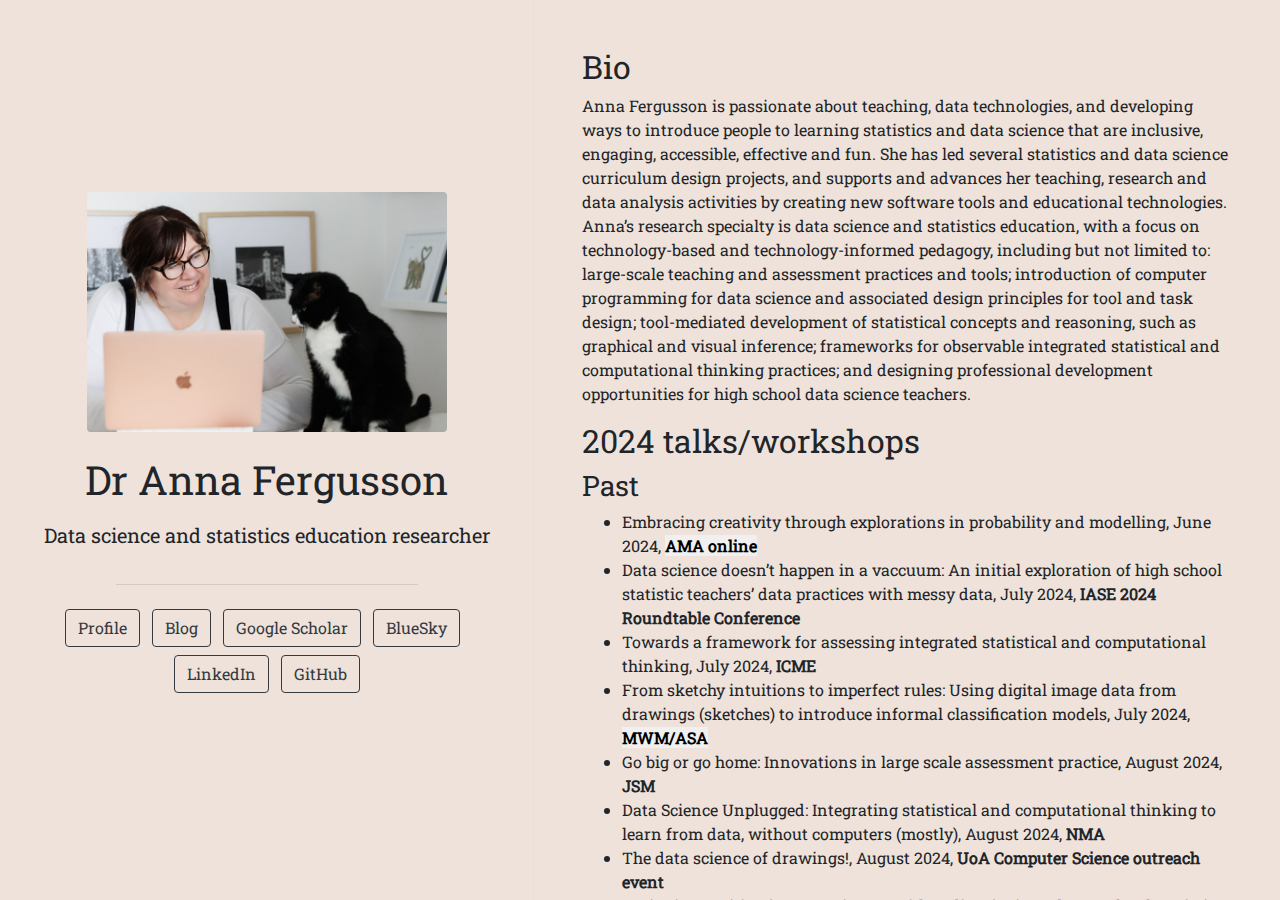
==== index.html @ 682a2b96 "Update talks" ====
<!doctype html>
<html lang="en">
  <head>
    <!-- Required meta tags -->
    <meta charset="utf-8">
    <meta name="viewport" content="width=device-width, initial-scale=1, shrink-to-fit=no">

    <!-- Bootstrap CSS -->
    <style type="text/css">:root{--blue:#007bff;--indigo:#6610f2;--purple:#6f42c1;--pink:#e83e8c;--red:#dc3545;--orange:#fd7e14;--yellow:#ffc107;--green:#28a745;--teal:#20c997;--cyan:#17a2b8;--white:#fff;--gray:#6c757d;--gray-dark:#343a40;--primary:#007bff;--secondary:#6c757d;--success:#28a745;--info:#17a2b8;--warning:#ffc107;--danger:#dc3545;--light:#f8f9fa;--dark:#343a40;--breakpoint-xs:0;--breakpoint-sm:576px;--breakpoint-md:768px;--breakpoint-lg:992px;--breakpoint-xl:1200px;--font-family-sans-serif:-apple-system,BlinkMacSystemFont,"Segoe UI",Roboto,"Helvetica Neue",Arial,"Noto Sans",sans-serif,"Apple Color Emoji","Segoe UI Emoji","Segoe UI Symbol","Noto Color Emoji";--font-family-monospace:SFMono-Regular,Menlo,Monaco,Consolas,"Liberation Mono","Courier New",monospace}*,::after,::before{box-sizing:border-box}html{font-family:sans-serif;line-height:1.15;-webkit-text-size-adjust:100%;-webkit-tap-highlight-color:transparent}article,aside,figcaption,figure,footer,header,hgroup,main,nav,section{display:block}body{margin:0;font-family:-apple-system,BlinkMacSystemFont,"Segoe UI",Roboto,"Helvetica Neue",Arial,"Noto Sans",sans-serif,"Apple Color Emoji","Segoe UI Emoji","Segoe UI Symbol","Noto Color Emoji";font-size:1rem;font-weight:400;line-height:1.5;color:#212529;text-align:left;background-color:#fff}[tabindex="-1"]:focus:not(:focus-visible){outline:0!important}hr{box-sizing:content-box;height:0;overflow:visible}h1,h2,h3,h4,h5,h6{margin-top:0;margin-bottom:.5rem}p{margin-top:0;margin-bottom:1rem}abbr[data-original-title],abbr[title]{text-decoration:underline;-webkit-text-decoration:underline dotted;text-decoration:underline dotted;cursor:help;border-bottom:0;-webkit-text-decoration-skip-ink:none;text-decoration-skip-ink:none}address{margin-bottom:1rem;font-style:normal;line-height:inherit}dl,ol,ul{margin-top:0;margin-bottom:1rem}ol ol,ol ul,ul ol,ul ul{margin-bottom:0}dt{font-weight:700}dd{margin-bottom:.5rem;margin-left:0}blockquote{margin:0 0 1rem}b,strong{font-weight:bolder}small{font-size:80%}sub,sup{position:relative;font-size:75%;line-height:0;vertical-align:baseline}sub{bottom:-.25em}sup{top:-.5em}a{color:#007bff;text-decoration:none;background-color:transparent}a:hover{color:#0056b3;text-decoration:underline}a:not([href]){color:inherit;text-decoration:none}a:not([href]):hover{color:inherit;text-decoration:none}code,kbd,pre,samp{font-family:SFMono-Regular,Menlo,Monaco,Consolas,"Liberation Mono","Courier New",monospace;font-size:1em}pre{margin-top:0;margin-bottom:1rem;overflow:auto;-ms-overflow-style:scrollbar}figure{margin:0 0 1rem}img{vertical-align:middle;border-style:none}svg{overflow:hidden;vertical-align:middle}table{border-collapse:collapse}caption{padding-top:.75rem;padding-bottom:.75rem;color:#6c757d;text-align:left;caption-side:bottom}th{text-align:inherit}label{display:inline-block;margin-bottom:.5rem}button{border-radius:0}button:focus{outline:1px dotted;outline:5px auto -webkit-focus-ring-color}button,input,optgroup,select,textarea{margin:0;font-family:inherit;font-size:inherit;line-height:inherit}button,input{overflow:visible}button,select{text-transform:none}[role=button]{cursor:pointer}select{word-wrap:normal}[type=button],[type=reset],[type=submit],button{-webkit-appearance:button}[type=button]:not(:disabled),[type=reset]:not(:disabled),[type=submit]:not(:disabled),button:not(:disabled){cursor:pointer}[type=button]::-moz-focus-inner,[type=reset]::-moz-focus-inner,[type=submit]::-moz-focus-inner,button::-moz-focus-inner{padding:0;border-style:none}input[type=checkbox],input[type=radio]{box-sizing:border-box;padding:0}textarea{overflow:auto;resize:vertical}fieldset{min-width:0;padding:0;margin:0;border:0}legend{display:block;width:100%;max-width:100%;padding:0;margin-bottom:.5rem;font-size:1.5rem;line-height:inherit;color:inherit;white-space:normal}progress{vertical-align:baseline}[type=number]::-webkit-inner-spin-button,[type=number]::-webkit-outer-spin-button{height:auto}[type=search]{outline-offset:-2px;-webkit-appearance:none}[type=search]::-webkit-search-decoration{-webkit-appearance:none}::-webkit-file-upload-button{font:inherit;-webkit-appearance:button}output{display:inline-block}summary{display:list-item;cursor:pointer}template{display:none}[hidden]{display:none!important}.h1,.h2,.h3,.h4,.h5,.h6,h1,h2,h3,h4,h5,h6{margin-bottom:.5rem;font-weight:500;line-height:1.2}.h1,h1{font-size:2.5rem}.h2,h2{font-size:2rem}.h3,h3{font-size:1.75rem}.h4,h4{font-size:1.5rem}.h5,h5{font-size:1.25rem}.h6,h6{font-size:1rem}.lead{font-size:1.25rem;font-weight:300}.display-1{font-size:6rem;font-weight:300;line-height:1.2}.display-2{font-size:5.5rem;font-weight:300;line-height:1.2}.display-3{font-size:4.5rem;font-weight:300;line-height:1.2}.display-4{font-size:3.5rem;font-weight:300;line-height:1.2}hr{margin-top:1rem;margin-bottom:1rem;border:0;border-top:1px solid rgba(0,0,0,.1)}.small,small{font-size:80%;font-weight:400}.mark,mark{padding:.2em;background-color:#fcf8e3}.list-unstyled{padding-left:0;list-style:none}.list-inline{padding-left:0;list-style:none}.list-inline-item{display:inline-block}.list-inline-item:not(:last-child){margin-right:.5rem}.initialism{font-size:90%;text-transform:uppercase}.blockquote{margin-bottom:1rem;font-size:1.25rem}.blockquote-footer{display:block;font-size:80%;color:#6c757d}.blockquote-footer::before{content:"\2014\00A0"}.img-fluid{max-width:100%;height:auto}.img-thumbnail{padding:.25rem;background-color:#fff;border:1px solid #dee2e6;border-radius:.25rem;max-width:100%;height:auto}.figure{display:inline-block}.figure-img{margin-bottom:.5rem;line-height:1}.figure-caption{font-size:90%;color:#6c757d}code{font-size:87.5%;color:#e83e8c;word-wrap:break-word}a>code{color:inherit}kbd{padding:.2rem .4rem;font-size:87.5%;color:#fff;background-color:#212529;border-radius:.2rem}kbd kbd{padding:0;font-size:100%;font-weight:700}pre{display:block;font-size:87.5%;color:#212529}pre code{font-size:inherit;color:inherit;word-break:normal}.pre-scrollable{max-height:340px;overflow-y:scroll}.container{width:100%;padding-right:15px;padding-left:15px;margin-right:auto;margin-left:auto}@media (min-width:576px){.container{max-width:540px}}@media (min-width:768px){.container{max-width:720px}}@media (min-width:992px){.container{max-width:960px}}@media (min-width:1200px){.container{max-width:1140px}}.container-fluid,.container-lg,.container-md,.container-sm,.container-xl{width:100%;padding-right:15px;padding-left:15px;margin-right:auto;margin-left:auto}@media (min-width:576px){.container,.container-sm{max-width:540px}}@media (min-width:768px){.container,.container-md,.container-sm{max-width:720px}}@media (min-width:992px){.container,.container-lg,.container-md,.container-sm{max-width:960px}}@media (min-width:1200px){.container,.container-lg,.container-md,.container-sm,.container-xl{max-width:1140px}}.row{display:-ms-flexbox;display:flex;-ms-flex-wrap:wrap;flex-wrap:wrap;margin-right:-15px;margin-left:-15px}.no-gutters{margin-right:0;margin-left:0}.no-gutters>.col,.no-gutters>[class*=col-]{padding-right:0;padding-left:0}.col,.col-1,.col-10,.col-11,.col-12,.col-2,.col-3,.col-4,.col-5,.col-6,.col-7,.col-8,.col-9,.col-auto,.col-lg,.col-lg-1,.col-lg-10,.col-lg-11,.col-lg-12,.col-lg-2,.col-lg-3,.col-lg-4,.col-lg-5,.col-lg-6,.col-lg-7,.col-lg-8,.col-lg-9,.col-lg-auto,.col-md,.col-md-1,.col-md-10,.col-md-11,.col-md-12,.col-md-2,.col-md-3,.col-md-4,.col-md-5,.col-md-6,.col-md-7,.col-md-8,.col-md-9,.col-md-auto,.col-sm,.col-sm-1,.col-sm-10,.col-sm-11,.col-sm-12,.col-sm-2,.col-sm-3,.col-sm-4,.col-sm-5,.col-sm-6,.col-sm-7,.col-sm-8,.col-sm-9,.col-sm-auto,.col-xl,.col-xl-1,.col-xl-10,.col-xl-11,.col-xl-12,.col-xl-2,.col-xl-3,.col-xl-4,.col-xl-5,.col-xl-6,.col-xl-7,.col-xl-8,.col-xl-9,.col-xl-auto{position:relative;width:100%;padding-right:15px;padding-left:15px}.col{-ms-flex-preferred-size:0;flex-basis:0;-ms-flex-positive:1;flex-grow:1;min-width:0;max-width:100%}.row-cols-1>*{-ms-flex:0 0 100%;flex:0 0 100%;max-width:100%}.row-cols-2>*{-ms-flex:0 0 50%;flex:0 0 50%;max-width:50%}.row-cols-3>*{-ms-flex:0 0 33.333333%;flex:0 0 33.333333%;max-width:33.333333%}.row-cols-4>*{-ms-flex:0 0 25%;flex:0 0 25%;max-width:25%}.row-cols-5>*{-ms-flex:0 0 20%;flex:0 0 20%;max-width:20%}.row-cols-6>*{-ms-flex:0 0 16.666667%;flex:0 0 16.666667%;max-width:16.666667%}.col-auto{-ms-flex:0 0 auto;flex:0 0 auto;width:auto;max-width:100%}.col-1{-ms-flex:0 0 8.333333%;flex:0 0 8.333333%;max-width:8.333333%}.col-2{-ms-flex:0 0 16.666667%;flex:0 0 16.666667%;max-width:16.666667%}.col-3{-ms-flex:0 0 25%;flex:0 0 25%;max-width:25%}.col-4{-ms-flex:0 0 33.333333%;flex:0 0 33.333333%;max-width:33.333333%}.col-5{-ms-flex:0 0 41.666667%;flex:0 0 41.666667%;max-width:41.666667%}.col-6{-ms-flex:0 0 50%;flex:0 0 50%;max-width:50%}.col-7{-ms-flex:0 0 58.333333%;flex:0 0 58.333333%;max-width:58.333333%}.col-8{-ms-flex:0 0 66.666667%;flex:0 0 66.666667%;max-width:66.666667%}.col-9{-ms-flex:0 0 75%;flex:0 0 75%;max-width:75%}.col-10{-ms-flex:0 0 83.333333%;flex:0 0 83.333333%;max-width:83.333333%}.col-11{-ms-flex:0 0 91.666667%;flex:0 0 91.666667%;max-width:91.666667%}.col-12{-ms-flex:0 0 100%;flex:0 0 100%;max-width:100%}.order-first{-ms-flex-order:-1;order:-1}.order-last{-ms-flex-order:13;order:13}.order-0{-ms-flex-order:0;order:0}.order-1{-ms-flex-order:1;order:1}.order-2{-ms-flex-order:2;order:2}.order-3{-ms-flex-order:3;order:3}.order-4{-ms-flex-order:4;order:4}.order-5{-ms-flex-order:5;order:5}.order-6{-ms-flex-order:6;order:6}.order-7{-ms-flex-order:7;order:7}.order-8{-ms-flex-order:8;order:8}.order-9{-ms-flex-order:9;order:9}.order-10{-ms-flex-order:10;order:10}.order-11{-ms-flex-order:11;order:11}.order-12{-ms-flex-order:12;order:12}.offset-1{margin-left:8.333333%}.offset-2{margin-left:16.666667%}.offset-3{margin-left:25%}.offset-4{margin-left:33.333333%}.offset-5{margin-left:41.666667%}.offset-6{margin-left:50%}.offset-7{margin-left:58.333333%}.offset-8{margin-left:66.666667%}.offset-9{margin-left:75%}.offset-10{margin-left:83.333333%}.offset-11{margin-left:91.666667%}@media (min-width:576px){.col-sm{-ms-flex-preferred-size:0;flex-basis:0;-ms-flex-positive:1;flex-grow:1;min-width:0;max-width:100%}.row-cols-sm-1>*{-ms-flex:0 0 100%;flex:0 0 100%;max-width:100%}.row-cols-sm-2>*{-ms-flex:0 0 50%;flex:0 0 50%;max-width:50%}.row-cols-sm-3>*{-ms-flex:0 0 33.333333%;flex:0 0 33.333333%;max-width:33.333333%}.row-cols-sm-4>*{-ms-flex:0 0 25%;flex:0 0 25%;max-width:25%}.row-cols-sm-5>*{-ms-flex:0 0 20%;flex:0 0 20%;max-width:20%}.row-cols-sm-6>*{-ms-flex:0 0 16.666667%;flex:0 0 16.666667%;max-width:16.666667%}.col-sm-auto{-ms-flex:0 0 auto;flex:0 0 auto;width:auto;max-width:100%}.col-sm-1{-ms-flex:0 0 8.333333%;flex:0 0 8.333333%;max-width:8.333333%}.col-sm-2{-ms-flex:0 0 16.666667%;flex:0 0 16.666667%;max-width:16.666667%}.col-sm-3{-ms-flex:0 0 25%;flex:0 0 25%;max-width:25%}.col-sm-4{-ms-flex:0 0 33.333333%;flex:0 0 33.333333%;max-width:33.333333%}.col-sm-5{-ms-flex:0 0 41.666667%;flex:0 0 41.666667%;max-width:41.666667%}.col-sm-6{-ms-flex:0 0 50%;flex:0 0 50%;max-width:50%}.col-sm-7{-ms-flex:0 0 58.333333%;flex:0 0 58.333333%;max-width:58.333333%}.col-sm-8{-ms-flex:0 0 66.666667%;flex:0 0 66.666667%;max-width:66.666667%}.col-sm-9{-ms-flex:0 0 75%;flex:0 0 75%;max-width:75%}.col-sm-10{-ms-flex:0 0 83.333333%;flex:0 0 83.333333%;max-width:83.333333%}.col-sm-11{-ms-flex:0 0 91.666667%;flex:0 0 91.666667%;max-width:91.666667%}.col-sm-12{-ms-flex:0 0 100%;flex:0 0 100%;max-width:100%}.order-sm-first{-ms-flex-order:-1;order:-1}.order-sm-last{-ms-flex-order:13;order:13}.order-sm-0{-ms-flex-order:0;order:0}.order-sm-1{-ms-flex-order:1;order:1}.order-sm-2{-ms-flex-order:2;order:2}.order-sm-3{-ms-flex-order:3;order:3}.order-sm-4{-ms-flex-order:4;order:4}.order-sm-5{-ms-flex-order:5;order:5}.order-sm-6{-ms-flex-order:6;order:6}.order-sm-7{-ms-flex-order:7;order:7}.order-sm-8{-ms-flex-order:8;order:8}.order-sm-9{-ms-flex-order:9;order:9}.order-sm-10{-ms-flex-order:10;order:10}.order-sm-11{-ms-flex-order:11;order:11}.order-sm-12{-ms-flex-order:12;order:12}.offset-sm-0{margin-left:0}.offset-sm-1{margin-left:8.333333%}.offset-sm-2{margin-left:16.666667%}.offset-sm-3{margin-left:25%}.offset-sm-4{margin-left:33.333333%}.offset-sm-5{margin-left:41.666667%}.offset-sm-6{margin-left:50%}.offset-sm-7{margin-left:58.333333%}.offset-sm-8{margin-left:66.666667%}.offset-sm-9{margin-left:75%}.offset-sm-10{margin-left:83.333333%}.offset-sm-11{margin-left:91.666667%}}@media (min-width:768px){.col-md{-ms-flex-preferred-size:0;flex-basis:0;-ms-flex-positive:1;flex-grow:1;min-width:0;max-width:100%}.row-cols-md-1>*{-ms-flex:0 0 100%;flex:0 0 100%;max-width:100%}.row-cols-md-2>*{-ms-flex:0 0 50%;flex:0 0 50%;max-width:50%}.row-cols-md-3>*{-ms-flex:0 0 33.333333%;flex:0 0 33.333333%;max-width:33.333333%}.row-cols-md-4>*{-ms-flex:0 0 25%;flex:0 0 25%;max-width:25%}.row-cols-md-5>*{-ms-flex:0 0 20%;flex:0 0 20%;max-width:20%}.row-cols-md-6>*{-ms-flex:0 0 16.666667%;flex:0 0 16.666667%;max-width:16.666667%}.col-md-auto{-ms-flex:0 0 auto;flex:0 0 auto;width:auto;max-width:100%}.col-md-1{-ms-flex:0 0 8.333333%;flex:0 0 8.333333%;max-width:8.333333%}.col-md-2{-ms-flex:0 0 16.666667%;flex:0 0 16.666667%;max-width:16.666667%}.col-md-3{-ms-flex:0 0 25%;flex:0 0 25%;max-width:25%}.col-md-4{-ms-flex:0 0 33.333333%;flex:0 0 33.333333%;max-width:33.333333%}.col-md-5{-ms-flex:0 0 41.666667%;flex:0 0 41.666667%;max-width:41.666667%}.col-md-6{-ms-flex:0 0 50%;flex:0 0 50%;max-width:50%}.col-md-7{-ms-flex:0 0 58.333333%;flex:0 0 58.333333%;max-width:58.333333%}.col-md-8{-ms-flex:0 0 66.666667%;flex:0 0 66.666667%;max-width:66.666667%}.col-md-9{-ms-flex:0 0 75%;flex:0 0 75%;max-width:75%}.col-md-10{-ms-flex:0 0 83.333333%;flex:0 0 83.333333%;max-width:83.333333%}.col-md-11{-ms-flex:0 0 91.666667%;flex:0 0 91.666667%;max-width:91.666667%}.col-md-12{-ms-flex:0 0 100%;flex:0 0 100%;max-width:100%}.order-md-first{-ms-flex-order:-1;order:-1}.order-md-last{-ms-flex-order:13;order:13}.order-md-0{-ms-flex-order:0;order:0}.order-md-1{-ms-flex-order:1;order:1}.order-md-2{-ms-flex-order:2;order:2}.order-md-3{-ms-flex-order:3;order:3}.order-md-4{-ms-flex-order:4;order:4}.order-md-5{-ms-flex-order:5;order:5}.order-md-6{-ms-flex-order:6;order:6}.order-md-7{-ms-flex-order:7;order:7}.order-md-8{-ms-flex-order:8;order:8}.order-md-9{-ms-flex-order:9;order:9}.order-md-10{-ms-flex-order:10;order:10}.order-md-11{-ms-flex-order:11;order:11}.order-md-12{-ms-flex-order:12;order:12}.offset-md-0{margin-left:0}.offset-md-1{margin-left:8.333333%}.offset-md-2{margin-left:16.666667%}.offset-md-3{margin-left:25%}.offset-md-4{margin-left:33.333333%}.offset-md-5{margin-left:41.666667%}.offset-md-6{margin-left:50%}.offset-md-7{margin-left:58.333333%}.offset-md-8{margin-left:66.666667%}.offset-md-9{margin-left:75%}.offset-md-10{margin-left:83.333333%}.offset-md-11{margin-left:91.666667%}}@media (min-width:992px){.col-lg{-ms-flex-preferred-size:0;flex-basis:0;-ms-flex-positive:1;flex-grow:1;min-width:0;max-width:100%}.row-cols-lg-1>*{-ms-flex:0 0 100%;flex:0 0 100%;max-width:100%}.row-cols-lg-2>*{-ms-flex:0 0 50%;flex:0 0 50%;max-width:50%}.row-cols-lg-3>*{-ms-flex:0 0 33.333333%;flex:0 0 33.333333%;max-width:33.333333%}.row-cols-lg-4>*{-ms-flex:0 0 25%;flex:0 0 25%;max-width:25%}.row-cols-lg-5>*{-ms-flex:0 0 20%;flex:0 0 20%;max-width:20%}.row-cols-lg-6>*{-ms-flex:0 0 16.666667%;flex:0 0 16.666667%;max-width:16.666667%}.col-lg-auto{-ms-flex:0 0 auto;flex:0 0 auto;width:auto;max-width:100%}.col-lg-1{-ms-flex:0 0 8.333333%;flex:0 0 8.333333%;max-width:8.333333%}.col-lg-2{-ms-flex:0 0 16.666667%;flex:0 0 16.666667%;max-width:16.666667%}.col-lg-3{-ms-flex:0 0 25%;flex:0 0 25%;max-width:25%}.col-lg-4{-ms-flex:0 0 33.333333%;flex:0 0 33.333333%;max-width:33.333333%}.col-lg-5{-ms-flex:0 0 41.666667%;flex:0 0 41.666667%;max-width:41.666667%}.col-lg-6{-ms-flex:0 0 50%;flex:0 0 50%;max-width:50%}.col-lg-7{-ms-flex:0 0 58.333333%;flex:0 0 58.333333%;max-width:58.333333%}.col-lg-8{-ms-flex:0 0 66.666667%;flex:0 0 66.666667%;max-width:66.666667%}.col-lg-9{-ms-flex:0 0 75%;flex:0 0 75%;max-width:75%}.col-lg-10{-ms-flex:0 0 83.333333%;flex:0 0 83.333333%;max-width:83.333333%}.col-lg-11{-ms-flex:0 0 91.666667%;flex:0 0 91.666667%;max-width:91.666667%}.col-lg-12{-ms-flex:0 0 100%;flex:0 0 100%;max-width:100%}.order-lg-first{-ms-flex-order:-1;order:-1}.order-lg-last{-ms-flex-order:13;order:13}.order-lg-0{-ms-flex-order:0;order:0}.order-lg-1{-ms-flex-order:1;order:1}.order-lg-2{-ms-flex-order:2;order:2}.order-lg-3{-ms-flex-order:3;order:3}.order-lg-4{-ms-flex-order:4;order:4}.order-lg-5{-ms-flex-order:5;order:5}.order-lg-6{-ms-flex-order:6;order:6}.order-lg-7{-ms-flex-order:7;order:7}.order-lg-8{-ms-flex-order:8;order:8}.order-lg-9{-ms-flex-order:9;order:9}.order-lg-10{-ms-flex-order:10;order:10}.order-lg-11{-ms-flex-order:11;order:11}.order-lg-12{-ms-flex-order:12;order:12}.offset-lg-0{margin-left:0}.offset-lg-1{margin-left:8.333333%}.offset-lg-2{margin-left:16.666667%}.offset-lg-3{margin-left:25%}.offset-lg-4{margin-left:33.333333%}.offset-lg-5{margin-left:41.666667%}.offset-lg-6{margin-left:50%}.offset-lg-7{margin-left:58.333333%}.offset-lg-8{margin-left:66.666667%}.offset-lg-9{margin-left:75%}.offset-lg-10{margin-left:83.333333%}.offset-lg-11{margin-left:91.666667%}}@media (min-width:1200px){.col-xl{-ms-flex-preferred-size:0;flex-basis:0;-ms-flex-positive:1;flex-grow:1;min-width:0;max-width:100%}.row-cols-xl-1>*{-ms-flex:0 0 100%;flex:0 0 100%;max-width:100%}.row-cols-xl-2>*{-ms-flex:0 0 50%;flex:0 0 50%;max-width:50%}.row-cols-xl-3>*{-ms-flex:0 0 33.333333%;flex:0 0 33.333333%;max-width:33.333333%}.row-cols-xl-4>*{-ms-flex:0 0 25%;flex:0 0 25%;max-width:25%}.row-cols-xl-5>*{-ms-flex:0 0 20%;flex:0 0 20%;max-width:20%}.row-cols-xl-6>*{-ms-flex:0 0 16.666667%;flex:0 0 16.666667%;max-width:16.666667%}.col-xl-auto{-ms-flex:0 0 auto;flex:0 0 auto;width:auto;max-width:100%}.col-xl-1{-ms-flex:0 0 8.333333%;flex:0 0 8.333333%;max-width:8.333333%}.col-xl-2{-ms-flex:0 0 16.666667%;flex:0 0 16.666667%;max-width:16.666667%}.col-xl-3{-ms-flex:0 0 25%;flex:0 0 25%;max-width:25%}.col-xl-4{-ms-flex:0 0 33.333333%;flex:0 0 33.333333%;max-width:33.333333%}.col-xl-5{-ms-flex:0 0 41.666667%;flex:0 0 41.666667%;max-width:41.666667%}.col-xl-6{-ms-flex:0 0 50%;flex:0 0 50%;max-width:50%}.col-xl-7{-ms-flex:0 0 58.333333%;flex:0 0 58.333333%;max-width:58.333333%}.col-xl-8{-ms-flex:0 0 66.666667%;flex:0 0 66.666667%;max-width:66.666667%}.col-xl-9{-ms-flex:0 0 75%;flex:0 0 75%;max-width:75%}.col-xl-10{-ms-flex:0 0 83.333333%;flex:0 0 83.333333%;max-width:83.333333%}.col-xl-11{-ms-flex:0 0 91.666667%;flex:0 0 91.666667%;max-width:91.666667%}.col-xl-12{-ms-flex:0 0 100%;flex:0 0 100%;max-width:100%}.order-xl-first{-ms-flex-order:-1;order:-1}.order-xl-last{-ms-flex-order:13;order:13}.order-xl-0{-ms-flex-order:0;order:0}.order-xl-1{-ms-flex-order:1;order:1}.order-xl-2{-ms-flex-order:2;order:2}.order-xl-3{-ms-flex-order:3;order:3}.order-xl-4{-ms-flex-order:4;order:4}.order-xl-5{-ms-flex-order:5;order:5}.order-xl-6{-ms-flex-order:6;order:6}.order-xl-7{-ms-flex-order:7;order:7}.order-xl-8{-ms-flex-order:8;order:8}.order-xl-9{-ms-flex-order:9;order:9}.order-xl-10{-ms-flex-order:10;order:10}.order-xl-11{-ms-flex-order:11;order:11}.order-xl-12{-ms-flex-order:12;order:12}.offset-xl-0{margin-left:0}.offset-xl-1{margin-left:8.333333%}.offset-xl-2{margin-left:16.666667%}.offset-xl-3{margin-left:25%}.offset-xl-4{margin-left:33.333333%}.offset-xl-5{margin-left:41.666667%}.offset-xl-6{margin-left:50%}.offset-xl-7{margin-left:58.333333%}.offset-xl-8{margin-left:66.666667%}.offset-xl-9{margin-left:75%}.offset-xl-10{margin-left:83.333333%}.offset-xl-11{margin-left:91.666667%}}.table{width:100%;margin-bottom:1rem;color:#212529}.table td,.table th{padding:.75rem;vertical-align:top;border-top:1px solid #dee2e6}.table thead th{vertical-align:bottom;border-bottom:2px solid #dee2e6}.table tbody+tbody{border-top:2px solid #dee2e6}.table-sm td,.table-sm th{padding:.3rem}.table-bordered{border:1px solid #dee2e6}.table-bordered td,.table-bordered th{border:1px solid #dee2e6}.table-bordered thead td,.table-bordered thead th{border-bottom-width:2px}.table-borderless tbody+tbody,.table-borderless td,.table-borderless th,.table-borderless thead th{border:0}.table-striped tbody tr:nth-of-type(odd){background-color:rgba(0,0,0,.05)}.table-hover tbody tr:hover{color:#212529;background-color:rgba(0,0,0,.075)}.table-primary,.table-primary>td,.table-primary>th{background-color:#b8daff}.table-primary tbody+tbody,.table-primary td,.table-primary th,.table-primary thead th{border-color:#7abaff}.table-hover .table-primary:hover{background-color:#9fcdff}.table-hover .table-primary:hover>td,.table-hover .table-primary:hover>th{background-color:#9fcdff}.table-secondary,.table-secondary>td,.table-secondary>th{background-color:#d6d8db}.table-secondary tbody+tbody,.table-secondary td,.table-secondary th,.table-secondary thead th{border-color:#b3b7bb}.table-hover .table-secondary:hover{background-color:#c8cbcf}.table-hover .table-secondary:hover>td,.table-hover .table-secondary:hover>th{background-color:#c8cbcf}.table-success,.table-success>td,.table-success>th{background-color:#c3e6cb}.table-success tbody+tbody,.table-success td,.table-success th,.table-success thead th{border-color:#8fd19e}.table-hover .table-success:hover{background-color:#b1dfbb}.table-hover .table-success:hover>td,.table-hover .table-success:hover>th{background-color:#b1dfbb}.table-info,.table-info>td,.table-info>th{background-color:#bee5eb}.table-info tbody+tbody,.table-info td,.table-info th,.table-info thead th{border-color:#86cfda}.table-hover .table-info:hover{background-color:#abdde5}.table-hover .table-info:hover>td,.table-hover .table-info:hover>th{background-color:#abdde5}.table-warning,.table-warning>td,.table-warning>th{background-color:#ffeeba}.table-warning tbody+tbody,.table-warning td,.table-warning th,.table-warning thead th{border-color:#ffdf7e}.table-hover .table-warning:hover{background-color:#ffe8a1}.table-hover .table-warning:hover>td,.table-hover .table-warning:hover>th{background-color:#ffe8a1}.table-danger,.table-danger>td,.table-danger>th{background-color:#f5c6cb}.table-danger tbody+tbody,.table-danger td,.table-danger th,.table-danger thead th{border-color:#ed969e}.table-hover .table-danger:hover{background-color:#f1b0b7}.table-hover .table-danger:hover>td,.table-hover .table-danger:hover>th{background-color:#f1b0b7}.table-light,.table-light>td,.table-light>th{background-color:#fdfdfe}.table-light tbody+tbody,.table-light td,.table-light th,.table-light thead th{border-color:#fbfcfc}.table-hover .table-light:hover{background-color:#ececf6}.table-hover .table-light:hover>td,.table-hover .table-light:hover>th{background-color:#ececf6}.table-dark,.table-dark>td,.table-dark>th{background-color:#c6c8ca}.table-dark tbody+tbody,.table-dark td,.table-dark th,.table-dark thead th{border-color:#95999c}.table-hover .table-dark:hover{background-color:#b9bbbe}.table-hover .table-dark:hover>td,.table-hover .table-dark:hover>th{background-color:#b9bbbe}.table-active,.table-active>td,.table-active>th{background-color:rgba(0,0,0,.075)}.table-hover .table-active:hover{background-color:rgba(0,0,0,.075)}.table-hover .table-active:hover>td,.table-hover .table-active:hover>th{background-color:rgba(0,0,0,.075)}.table .thead-dark th{color:#fff;background-color:#343a40;border-color:#454d55}.table .thead-light th{color:#495057;background-color:#e9ecef;border-color:#dee2e6}.table-dark{color:#fff;background-color:#343a40}.table-dark td,.table-dark th,.table-dark thead th{border-color:#454d55}.table-dark.table-bordered{border:0}.table-dark.table-striped tbody tr:nth-of-type(odd){background-color:rgba(255,255,255,.05)}.table-dark.table-hover tbody tr:hover{color:#fff;background-color:rgba(255,255,255,.075)}@media (max-width:575.98px){.table-responsive-sm{display:block;width:100%;overflow-x:auto;-webkit-overflow-scrolling:touch}.table-responsive-sm>.table-bordered{border:0}}@media (max-width:767.98px){.table-responsive-md{display:block;width:100%;overflow-x:auto;-webkit-overflow-scrolling:touch}.table-responsive-md>.table-bordered{border:0}}@media (max-width:991.98px){.table-responsive-lg{display:block;width:100%;overflow-x:auto;-webkit-overflow-scrolling:touch}.table-responsive-lg>.table-bordered{border:0}}@media (max-width:1199.98px){.table-responsive-xl{display:block;width:100%;overflow-x:auto;-webkit-overflow-scrolling:touch}.table-responsive-xl>.table-bordered{border:0}}.table-responsive{display:block;width:100%;overflow-x:auto;-webkit-overflow-scrolling:touch}.table-responsive>.table-bordered{border:0}.form-control{display:block;width:100%;height:calc(1.5em + .75rem + 2px);padding:.375rem .75rem;font-size:1rem;font-weight:400;line-height:1.5;color:#495057;background-color:#fff;background-clip:padding-box;border:1px solid #ced4da;border-radius:.25rem;transition:border-color .15s ease-in-out,box-shadow .15s ease-in-out}@media (prefers-reduced-motion:reduce){.form-control{transition:none}}.form-control::-ms-expand{background-color:transparent;border:0}.form-control:-moz-focusring{color:transparent;text-shadow:0 0 0 #495057}.form-control:focus{color:#495057;background-color:#fff;border-color:#80bdff;outline:0;box-shadow:0 0 0 .2rem rgba(0,123,255,.25)}.form-control::-webkit-input-placeholder{color:#6c757d;opacity:1}.form-control::-moz-placeholder{color:#6c757d;opacity:1}.form-control:-ms-input-placeholder{color:#6c757d;opacity:1}.form-control::-ms-input-placeholder{color:#6c757d;opacity:1}.form-control::placeholder{color:#6c757d;opacity:1}.form-control:disabled,.form-control[readonly]{background-color:#e9ecef;opacity:1}input[type=date].form-control,input[type=datetime-local].form-control,input[type=month].form-control,input[type=time].form-control{-webkit-appearance:none;-moz-appearance:none;appearance:none}select.form-control:focus::-ms-value{color:#495057;background-color:#fff}.form-control-file,.form-control-range{display:block;width:100%}.col-form-label{padding-top:calc(.375rem + 1px);padding-bottom:calc(.375rem + 1px);margin-bottom:0;font-size:inherit;line-height:1.5}.col-form-label-lg{padding-top:calc(.5rem + 1px);padding-bottom:calc(.5rem + 1px);font-size:1.25rem;line-height:1.5}.col-form-label-sm{padding-top:calc(.25rem + 1px);padding-bottom:calc(.25rem + 1px);font-size:.875rem;line-height:1.5}.form-control-plaintext{display:block;width:100%;padding:.375rem 0;margin-bottom:0;font-size:1rem;line-height:1.5;color:#212529;background-color:transparent;border:solid transparent;border-width:1px 0}.form-control-plaintext.form-control-lg,.form-control-plaintext.form-control-sm{padding-right:0;padding-left:0}.form-control-sm{height:calc(1.5em + .5rem + 2px);padding:.25rem .5rem;font-size:.875rem;line-height:1.5;border-radius:.2rem}.form-control-lg{height:calc(1.5em + 1rem + 2px);padding:.5rem 1rem;font-size:1.25rem;line-height:1.5;border-radius:.3rem}select.form-control[multiple],select.form-control[size]{height:auto}textarea.form-control{height:auto}.form-group{margin-bottom:1rem}.form-text{display:block;margin-top:.25rem}.form-row{display:-ms-flexbox;display:flex;-ms-flex-wrap:wrap;flex-wrap:wrap;margin-right:-5px;margin-left:-5px}.form-row>.col,.form-row>[class*=col-]{padding-right:5px;padding-left:5px}.form-check{position:relative;display:block;padding-left:1.25rem}.form-check-input{position:absolute;margin-top:.3rem;margin-left:-1.25rem}.form-check-input:disabled~.form-check-label,.form-check-input[disabled]~.form-check-label{color:#6c757d}.form-check-label{margin-bottom:0}.form-check-inline{display:-ms-inline-flexbox;display:inline-flex;-ms-flex-align:center;align-items:center;padding-left:0;margin-right:.75rem}.form-check-inline .form-check-input{position:static;margin-top:0;margin-right:.3125rem;margin-left:0}.valid-feedback{display:none;width:100%;margin-top:.25rem;font-size:80%;color:#28a745}.valid-tooltip{position:absolute;top:100%;z-index:5;display:none;max-width:100%;padding:.25rem .5rem;margin-top:.1rem;font-size:.875rem;line-height:1.5;color:#fff;background-color:rgba(40,167,69,.9);border-radius:.25rem}.is-valid~.valid-feedback,.is-valid~.valid-tooltip,.was-validated :valid~.valid-feedback,.was-validated :valid~.valid-tooltip{display:block}.form-control.is-valid,.was-validated .form-control:valid{border-color:#28a745;padding-right:calc(1.5em + .75rem);background-image:url("data:image/svg+xml,%3csvg xmlns='http://www.w3.org/2000/svg' width='8' height='8' viewBox='0 0 8 8'%3e%3cpath fill='%2328a745' d='M2.3 6.73L.6 4.53c-.4-1.04.46-1.4 1.1-.8l1.1 1.4 3.4-3.8c.6-.63 1.6-.27 1.2.7l-4 4.6c-.43.5-.8.4-1.1.1z'/%3e%3c/svg%3e");background-repeat:no-repeat;background-position:right calc(.375em + .1875rem) center;background-size:calc(.75em + .375rem) calc(.75em + .375rem)}.form-control.is-valid:focus,.was-validated .form-control:valid:focus{border-color:#28a745;box-shadow:0 0 0 .2rem rgba(40,167,69,.25)}.was-validated textarea.form-control:valid,textarea.form-control.is-valid{padding-right:calc(1.5em + .75rem);background-position:top calc(.375em + .1875rem) right calc(.375em + .1875rem)}.custom-select.is-valid,.was-validated .custom-select:valid{border-color:#28a745;padding-right:calc(.75em + 2.3125rem);background:url("data:image/svg+xml,%3csvg xmlns='http://www.w3.org/2000/svg' width='4' height='5' viewBox='0 0 4 5'%3e%3cpath fill='%23343a40' d='M2 0L0 2h4zm0 5L0 3h4z'/%3e%3c/svg%3e") no-repeat right .75rem center/8px 10px,url("data:image/svg+xml,%3csvg xmlns='http://www.w3.org/2000/svg' width='8' height='8' viewBox='0 0 8 8'%3e%3cpath fill='%2328a745' d='M2.3 6.73L.6 4.53c-.4-1.04.46-1.4 1.1-.8l1.1 1.4 3.4-3.8c.6-.63 1.6-.27 1.2.7l-4 4.6c-.43.5-.8.4-1.1.1z'/%3e%3c/svg%3e") #fff no-repeat center right 1.75rem/calc(.75em + .375rem) calc(.75em + .375rem)}.custom-select.is-valid:focus,.was-validated .custom-select:valid:focus{border-color:#28a745;box-shadow:0 0 0 .2rem rgba(40,167,69,.25)}.form-check-input.is-valid~.form-check-label,.was-validated .form-check-input:valid~.form-check-label{color:#28a745}.form-check-input.is-valid~.valid-feedback,.form-check-input.is-valid~.valid-tooltip,.was-validated .form-check-input:valid~.valid-feedback,.was-validated .form-check-input:valid~.valid-tooltip{display:block}.custom-control-input.is-valid~.custom-control-label,.was-validated .custom-control-input:valid~.custom-control-label{color:#28a745}.custom-control-input.is-valid~.custom-control-label::before,.was-validated .custom-control-input:valid~.custom-control-label::before{border-color:#28a745}.custom-control-input.is-valid:checked~.custom-control-label::before,.was-validated .custom-control-input:valid:checked~.custom-control-label::before{border-color:#34ce57;background-color:#34ce57}.custom-control-input.is-valid:focus~.custom-control-label::before,.was-validated .custom-control-input:valid:focus~.custom-control-label::before{box-shadow:0 0 0 .2rem rgba(40,167,69,.25)}.custom-control-input.is-valid:focus:not(:checked)~.custom-control-label::before,.was-validated .custom-control-input:valid:focus:not(:checked)~.custom-control-label::before{border-color:#28a745}.custom-file-input.is-valid~.custom-file-label,.was-validated .custom-file-input:valid~.custom-file-label{border-color:#28a745}.custom-file-input.is-valid:focus~.custom-file-label,.was-validated .custom-file-input:valid:focus~.custom-file-label{border-color:#28a745;box-shadow:0 0 0 .2rem rgba(40,167,69,.25)}.invalid-feedback{display:none;width:100%;margin-top:.25rem;font-size:80%;color:#dc3545}.invalid-tooltip{position:absolute;top:100%;z-index:5;display:none;max-width:100%;padding:.25rem .5rem;margin-top:.1rem;font-size:.875rem;line-height:1.5;color:#fff;background-color:rgba(220,53,69,.9);border-radius:.25rem}.is-invalid~.invalid-feedback,.is-invalid~.invalid-tooltip,.was-validated :invalid~.invalid-feedback,.was-validated :invalid~.invalid-tooltip{display:block}.form-control.is-invalid,.was-validated .form-control:invalid{border-color:#dc3545;padding-right:calc(1.5em + .75rem);background-image:url("data:image/svg+xml,%3csvg xmlns='http://www.w3.org/2000/svg' width='12' height='12' fill='none' stroke='%23dc3545' viewBox='0 0 12 12'%3e%3ccircle cx='6' cy='6' r='4.5'/%3e%3cpath stroke-linejoin='round' d='M5.8 3.6h.4L6 6.5z'/%3e%3ccircle cx='6' cy='8.2' r='.6' fill='%23dc3545' stroke='none'/%3e%3c/svg%3e");background-repeat:no-repeat;background-position:right calc(.375em + .1875rem) center;background-size:calc(.75em + .375rem) calc(.75em + .375rem)}.form-control.is-invalid:focus,.was-validated .form-control:invalid:focus{border-color:#dc3545;box-shadow:0 0 0 .2rem rgba(220,53,69,.25)}.was-validated textarea.form-control:invalid,textarea.form-control.is-invalid{padding-right:calc(1.5em + .75rem);background-position:top calc(.375em + .1875rem) right calc(.375em + .1875rem)}.custom-select.is-invalid,.was-validated .custom-select:invalid{border-color:#dc3545;padding-right:calc(.75em + 2.3125rem);background:url("data:image/svg+xml,%3csvg xmlns='http://www.w3.org/2000/svg' width='4' height='5' viewBox='0 0 4 5'%3e%3cpath fill='%23343a40' d='M2 0L0 2h4zm0 5L0 3h4z'/%3e%3c/svg%3e") no-repeat right .75rem center/8px 10px,url("data:image/svg+xml,%3csvg xmlns='http://www.w3.org/2000/svg' width='12' height='12' fill='none' stroke='%23dc3545' viewBox='0 0 12 12'%3e%3ccircle cx='6' cy='6' r='4.5'/%3e%3cpath stroke-linejoin='round' d='M5.8 3.6h.4L6 6.5z'/%3e%3ccircle cx='6' cy='8.2' r='.6' fill='%23dc3545' stroke='none'/%3e%3c/svg%3e") #fff no-repeat center right 1.75rem/calc(.75em + .375rem) calc(.75em + .375rem)}.custom-select.is-invalid:focus,.was-validated .custom-select:invalid:focus{border-color:#dc3545;box-shadow:0 0 0 .2rem rgba(220,53,69,.25)}.form-check-input.is-invalid~.form-check-label,.was-validated .form-check-input:invalid~.form-check-label{color:#dc3545}.form-check-input.is-invalid~.invalid-feedback,.form-check-input.is-invalid~.invalid-tooltip,.was-validated .form-check-input:invalid~.invalid-feedback,.was-validated .form-check-input:invalid~.invalid-tooltip{display:block}.custom-control-input.is-invalid~.custom-control-label,.was-validated .custom-control-input:invalid~.custom-control-label{color:#dc3545}.custom-control-input.is-invalid~.custom-control-label::before,.was-validated .custom-control-input:invalid~.custom-control-label::before{border-color:#dc3545}.custom-control-input.is-invalid:checked~.custom-control-label::before,.was-validated .custom-control-input:invalid:checked~.custom-control-label::before{border-color:#e4606d;background-color:#e4606d}.custom-control-input.is-invalid:focus~.custom-control-label::before,.was-validated .custom-control-input:invalid:focus~.custom-control-label::before{box-shadow:0 0 0 .2rem rgba(220,53,69,.25)}.custom-control-input.is-invalid:focus:not(:checked)~.custom-control-label::before,.was-validated .custom-control-input:invalid:focus:not(:checked)~.custom-control-label::before{border-color:#dc3545}.custom-file-input.is-invalid~.custom-file-label,.was-validated .custom-file-input:invalid~.custom-file-label{border-color:#dc3545}.custom-file-input.is-invalid:focus~.custom-file-label,.was-validated .custom-file-input:invalid:focus~.custom-file-label{border-color:#dc3545;box-shadow:0 0 0 .2rem rgba(220,53,69,.25)}.form-inline{display:-ms-flexbox;display:flex;-ms-flex-flow:row wrap;flex-flow:row wrap;-ms-flex-align:center;align-items:center}.form-inline .form-check{width:100%}@media (min-width:576px){.form-inline label{display:-ms-flexbox;display:flex;-ms-flex-align:center;align-items:center;-ms-flex-pack:center;justify-content:center;margin-bottom:0}.form-inline .form-group{display:-ms-flexbox;display:flex;-ms-flex:0 0 auto;flex:0 0 auto;-ms-flex-flow:row wrap;flex-flow:row wrap;-ms-flex-align:center;align-items:center;margin-bottom:0}.form-inline .form-control{display:inline-block;width:auto;vertical-align:middle}.form-inline .form-control-plaintext{display:inline-block}.form-inline .custom-select,.form-inline .input-group{width:auto}.form-inline .form-check{display:-ms-flexbox;display:flex;-ms-flex-align:center;align-items:center;-ms-flex-pack:center;justify-content:center;width:auto;padding-left:0}.form-inline .form-check-input{position:relative;-ms-flex-negative:0;flex-shrink:0;margin-top:0;margin-right:.25rem;margin-left:0}.form-inline .custom-control{-ms-flex-align:center;align-items:center;-ms-flex-pack:center;justify-content:center}.form-inline .custom-control-label{margin-bottom:0}}.btn{display:inline-block;font-weight:400;color:#212529;text-align:center;vertical-align:middle;-webkit-user-select:none;-moz-user-select:none;-ms-user-select:none;user-select:none;background-color:transparent;border:1px solid transparent;padding:.375rem .75rem;font-size:1rem;line-height:1.5;border-radius:.25rem;transition:color .15s ease-in-out,background-color .15s ease-in-out,border-color .15s ease-in-out,box-shadow .15s ease-in-out}@media (prefers-reduced-motion:reduce){.btn{transition:none}}.btn:hover{color:#212529;text-decoration:none}.btn.focus,.btn:focus{outline:0;box-shadow:0 0 0 .2rem rgba(0,123,255,.25)}.btn.disabled,.btn:disabled{opacity:.65}.btn:not(:disabled):not(.disabled){cursor:pointer}a.btn.disabled,fieldset:disabled a.btn{pointer-events:none}.btn-primary{color:#fff;background-color:#007bff;border-color:#007bff}.btn-primary:hover{color:#fff;background-color:#0069d9;border-color:#0062cc}.btn-primary.focus,.btn-primary:focus{color:#fff;background-color:#0069d9;border-color:#0062cc;box-shadow:0 0 0 .2rem rgba(38,143,255,.5)}.btn-primary.disabled,.btn-primary:disabled{color:#fff;background-color:#007bff;border-color:#007bff}.btn-primary:not(:disabled):not(.disabled).active,.btn-primary:not(:disabled):not(.disabled):active,.show>.btn-primary.dropdown-toggle{color:#fff;background-color:#0062cc;border-color:#005cbf}.btn-primary:not(:disabled):not(.disabled).active:focus,.btn-primary:not(:disabled):not(.disabled):active:focus,.show>.btn-primary.dropdown-toggle:focus{box-shadow:0 0 0 .2rem rgba(38,143,255,.5)}.btn-secondary{color:#fff;background-color:#6c757d;border-color:#6c757d}.btn-secondary:hover{color:#fff;background-color:#5a6268;border-color:#545b62}.btn-secondary.focus,.btn-secondary:focus{color:#fff;background-color:#5a6268;border-color:#545b62;box-shadow:0 0 0 .2rem rgba(130,138,145,.5)}.btn-secondary.disabled,.btn-secondary:disabled{color:#fff;background-color:#6c757d;border-color:#6c757d}.btn-secondary:not(:disabled):not(.disabled).active,.btn-secondary:not(:disabled):not(.disabled):active,.show>.btn-secondary.dropdown-toggle{color:#fff;background-color:#545b62;border-color:#4e555b}.btn-secondary:not(:disabled):not(.disabled).active:focus,.btn-secondary:not(:disabled):not(.disabled):active:focus,.show>.btn-secondary.dropdown-toggle:focus{box-shadow:0 0 0 .2rem rgba(130,138,145,.5)}.btn-success{color:#fff;background-color:#28a745;border-color:#28a745}.btn-success:hover{color:#fff;background-color:#218838;border-color:#1e7e34}.btn-success.focus,.btn-success:focus{color:#fff;background-color:#218838;border-color:#1e7e34;box-shadow:0 0 0 .2rem rgba(72,180,97,.5)}.btn-success.disabled,.btn-success:disabled{color:#fff;background-color:#28a745;border-color:#28a745}.btn-success:not(:disabled):not(.disabled).active,.btn-success:not(:disabled):not(.disabled):active,.show>.btn-success.dropdown-toggle{color:#fff;background-color:#1e7e34;border-color:#1c7430}.btn-success:not(:disabled):not(.disabled).active:focus,.btn-success:not(:disabled):not(.disabled):active:focus,.show>.btn-success.dropdown-toggle:focus{box-shadow:0 0 0 .2rem rgba(72,180,97,.5)}.btn-info{color:#fff;background-color:#17a2b8;border-color:#17a2b8}.btn-info:hover{color:#fff;background-color:#138496;border-color:#117a8b}.btn-info.focus,.btn-info:focus{color:#fff;background-color:#138496;border-color:#117a8b;box-shadow:0 0 0 .2rem rgba(58,176,195,.5)}.btn-info.disabled,.btn-info:disabled{color:#fff;background-color:#17a2b8;border-color:#17a2b8}.btn-info:not(:disabled):not(.disabled).active,.btn-info:not(:disabled):not(.disabled):active,.show>.btn-info.dropdown-toggle{color:#fff;background-color:#117a8b;border-color:#10707f}.btn-info:not(:disabled):not(.disabled).active:focus,.btn-info:not(:disabled):not(.disabled):active:focus,.show>.btn-info.dropdown-toggle:focus{box-shadow:0 0 0 .2rem rgba(58,176,195,.5)}.btn-warning{color:#212529;background-color:#ffc107;border-color:#ffc107}.btn-warning:hover{color:#212529;background-color:#e0a800;border-color:#d39e00}.btn-warning.focus,.btn-warning:focus{color:#212529;background-color:#e0a800;border-color:#d39e00;box-shadow:0 0 0 .2rem rgba(222,170,12,.5)}.btn-warning.disabled,.btn-warning:disabled{color:#212529;background-color:#ffc107;border-color:#ffc107}.btn-warning:not(:disabled):not(.disabled).active,.btn-warning:not(:disabled):not(.disabled):active,.show>.btn-warning.dropdown-toggle{color:#212529;background-color:#d39e00;border-color:#c69500}.btn-warning:not(:disabled):not(.disabled).active:focus,.btn-warning:not(:disabled):not(.disabled):active:focus,.show>.btn-warning.dropdown-toggle:focus{box-shadow:0 0 0 .2rem rgba(222,170,12,.5)}.btn-danger{color:#fff;background-color:#dc3545;border-color:#dc3545}.btn-danger:hover{color:#fff;background-color:#c82333;border-color:#bd2130}.btn-danger.focus,.btn-danger:focus{color:#fff;background-color:#c82333;border-color:#bd2130;box-shadow:0 0 0 .2rem rgba(225,83,97,.5)}.btn-danger.disabled,.btn-danger:disabled{color:#fff;background-color:#dc3545;border-color:#dc3545}.btn-danger:not(:disabled):not(.disabled).active,.btn-danger:not(:disabled):not(.disabled):active,.show>.btn-danger.dropdown-toggle{color:#fff;background-color:#bd2130;border-color:#b21f2d}.btn-danger:not(:disabled):not(.disabled).active:focus,.btn-danger:not(:disabled):not(.disabled):active:focus,.show>.btn-danger.dropdown-toggle:focus{box-shadow:0 0 0 .2rem rgba(225,83,97,.5)}.btn-light{color:#212529;background-color:#f8f9fa;border-color:#f8f9fa}.btn-light:hover{color:#212529;background-color:#e2e6ea;border-color:#dae0e5}.btn-light.focus,.btn-light:focus{color:#212529;background-color:#e2e6ea;border-color:#dae0e5;box-shadow:0 0 0 .2rem rgba(216,217,219,.5)}.btn-light.disabled,.btn-light:disabled{color:#212529;background-color:#f8f9fa;border-color:#f8f9fa}.btn-light:not(:disabled):not(.disabled).active,.btn-light:not(:disabled):not(.disabled):active,.show>.btn-light.dropdown-toggle{color:#212529;background-color:#dae0e5;border-color:#d3d9df}.btn-light:not(:disabled):not(.disabled).active:focus,.btn-light:not(:disabled):not(.disabled):active:focus,.show>.btn-light.dropdown-toggle:focus{box-shadow:0 0 0 .2rem rgba(216,217,219,.5)}.btn-dark{color:#fff;background-color:#343a40;border-color:#343a40}.btn-dark:hover{color:#fff;background-color:#23272b;border-color:#1d2124}.btn-dark.focus,.btn-dark:focus{color:#fff;background-color:#23272b;border-color:#1d2124;box-shadow:0 0 0 .2rem rgba(82,88,93,.5)}.btn-dark.disabled,.btn-dark:disabled{color:#fff;background-color:#343a40;border-color:#343a40}.btn-dark:not(:disabled):not(.disabled).active,.btn-dark:not(:disabled):not(.disabled):active,.show>.btn-dark.dropdown-toggle{color:#fff;background-color:#1d2124;border-color:#171a1d}.btn-dark:not(:disabled):not(.disabled).active:focus,.btn-dark:not(:disabled):not(.disabled):active:focus,.show>.btn-dark.dropdown-toggle:focus{box-shadow:0 0 0 .2rem rgba(82,88,93,.5)}.btn-outline-primary{color:#007bff;border-color:#007bff}.btn-outline-primary:hover{color:#fff;background-color:#007bff;border-color:#007bff}.btn-outline-primary.focus,.btn-outline-primary:focus{box-shadow:0 0 0 .2rem rgba(0,123,255,.5)}.btn-outline-primary.disabled,.btn-outline-primary:disabled{color:#007bff;background-color:transparent}.btn-outline-primary:not(:disabled):not(.disabled).active,.btn-outline-primary:not(:disabled):not(.disabled):active,.show>.btn-outline-primary.dropdown-toggle{color:#fff;background-color:#007bff;border-color:#007bff}.btn-outline-primary:not(:disabled):not(.disabled).active:focus,.btn-outline-primary:not(:disabled):not(.disabled):active:focus,.show>.btn-outline-primary.dropdown-toggle:focus{box-shadow:0 0 0 .2rem rgba(0,123,255,.5)}.btn-outline-secondary{color:#6c757d;border-color:#6c757d}.btn-outline-secondary:hover{color:#fff;background-color:#6c757d;border-color:#6c757d}.btn-outline-secondary.focus,.btn-outline-secondary:focus{box-shadow:0 0 0 .2rem rgba(108,117,125,.5)}.btn-outline-secondary.disabled,.btn-outline-secondary:disabled{color:#6c757d;background-color:transparent}.btn-outline-secondary:not(:disabled):not(.disabled).active,.btn-outline-secondary:not(:disabled):not(.disabled):active,.show>.btn-outline-secondary.dropdown-toggle{color:#fff;background-color:#6c757d;border-color:#6c757d}.btn-outline-secondary:not(:disabled):not(.disabled).active:focus,.btn-outline-secondary:not(:disabled):not(.disabled):active:focus,.show>.btn-outline-secondary.dropdown-toggle:focus{box-shadow:0 0 0 .2rem rgba(108,117,125,.5)}.btn-outline-success{color:#28a745;border-color:#28a745}.btn-outline-success:hover{color:#fff;background-color:#28a745;border-color:#28a745}.btn-outline-success.focus,.btn-outline-success:focus{box-shadow:0 0 0 .2rem rgba(40,167,69,.5)}.btn-outline-success.disabled,.btn-outline-success:disabled{color:#28a745;background-color:transparent}.btn-outline-success:not(:disabled):not(.disabled).active,.btn-outline-success:not(:disabled):not(.disabled):active,.show>.btn-outline-success.dropdown-toggle{color:#fff;background-color:#28a745;border-color:#28a745}.btn-outline-success:not(:disabled):not(.disabled).active:focus,.btn-outline-success:not(:disabled):not(.disabled):active:focus,.show>.btn-outline-success.dropdown-toggle:focus{box-shadow:0 0 0 .2rem rgba(40,167,69,.5)}.btn-outline-info{color:#17a2b8;border-color:#17a2b8}.btn-outline-info:hover{color:#fff;background-color:#17a2b8;border-color:#17a2b8}.btn-outline-info.focus,.btn-outline-info:focus{box-shadow:0 0 0 .2rem rgba(23,162,184,.5)}.btn-outline-info.disabled,.btn-outline-info:disabled{color:#17a2b8;background-color:transparent}.btn-outline-info:not(:disabled):not(.disabled).active,.btn-outline-info:not(:disabled):not(.disabled):active,.show>.btn-outline-info.dropdown-toggle{color:#fff;background-color:#17a2b8;border-color:#17a2b8}.btn-outline-info:not(:disabled):not(.disabled).active:focus,.btn-outline-info:not(:disabled):not(.disabled):active:focus,.show>.btn-outline-info.dropdown-toggle:focus{box-shadow:0 0 0 .2rem rgba(23,162,184,.5)}.btn-outline-warning{color:#ffc107;border-color:#ffc107}.btn-outline-warning:hover{color:#212529;background-color:#ffc107;border-color:#ffc107}.btn-outline-warning.focus,.btn-outline-warning:focus{box-shadow:0 0 0 .2rem rgba(255,193,7,.5)}.btn-outline-warning.disabled,.btn-outline-warning:disabled{color:#ffc107;background-color:transparent}.btn-outline-warning:not(:disabled):not(.disabled).active,.btn-outline-warning:not(:disabled):not(.disabled):active,.show>.btn-outline-warning.dropdown-toggle{color:#212529;background-color:#ffc107;border-color:#ffc107}.btn-outline-warning:not(:disabled):not(.disabled).active:focus,.btn-outline-warning:not(:disabled):not(.disabled):active:focus,.show>.btn-outline-warning.dropdown-toggle:focus{box-shadow:0 0 0 .2rem rgba(255,193,7,.5)}.btn-outline-danger{color:#dc3545;border-color:#dc3545}.btn-outline-danger:hover{color:#fff;background-color:#dc3545;border-color:#dc3545}.btn-outline-danger.focus,.btn-outline-danger:focus{box-shadow:0 0 0 .2rem rgba(220,53,69,.5)}.btn-outline-danger.disabled,.btn-outline-danger:disabled{color:#dc3545;background-color:transparent}.btn-outline-danger:not(:disabled):not(.disabled).active,.btn-outline-danger:not(:disabled):not(.disabled):active,.show>.btn-outline-danger.dropdown-toggle{color:#fff;background-color:#dc3545;border-color:#dc3545}.btn-outline-danger:not(:disabled):not(.disabled).active:focus,.btn-outline-danger:not(:disabled):not(.disabled):active:focus,.show>.btn-outline-danger.dropdown-toggle:focus{box-shadow:0 0 0 .2rem rgba(220,53,69,.5)}.btn-outline-light{color:#f8f9fa;border-color:#f8f9fa}.btn-outline-light:hover{color:#212529;background-color:#f8f9fa;border-color:#f8f9fa}.btn-outline-light.focus,.btn-outline-light:focus{box-shadow:0 0 0 .2rem rgba(248,249,250,.5)}.btn-outline-light.disabled,.btn-outline-light:disabled{color:#f8f9fa;background-color:transparent}.btn-outline-light:not(:disabled):not(.disabled).active,.btn-outline-light:not(:disabled):not(.disabled):active,.show>.btn-outline-light.dropdown-toggle{color:#212529;background-color:#f8f9fa;border-color:#f8f9fa}.btn-outline-light:not(:disabled):not(.disabled).active:focus,.btn-outline-light:not(:disabled):not(.disabled):active:focus,.show>.btn-outline-light.dropdown-toggle:focus{box-shadow:0 0 0 .2rem rgba(248,249,250,.5)}.btn-outline-dark{color:#343a40;border-color:#343a40}.btn-outline-dark:hover{color:#fff;background-color:#343a40;border-color:#343a40}.btn-outline-dark.focus,.btn-outline-dark:focus{box-shadow:0 0 0 .2rem rgba(52,58,64,.5)}.btn-outline-dark.disabled,.btn-outline-dark:disabled{color:#343a40;background-color:transparent}.btn-outline-dark:not(:disabled):not(.disabled).active,.btn-outline-dark:not(:disabled):not(.disabled):active,.show>.btn-outline-dark.dropdown-toggle{color:#fff;background-color:#343a40;border-color:#343a40}.btn-outline-dark:not(:disabled):not(.disabled).active:focus,.btn-outline-dark:not(:disabled):not(.disabled):active:focus,.show>.btn-outline-dark.dropdown-toggle:focus{box-shadow:0 0 0 .2rem rgba(52,58,64,.5)}.btn-link{font-weight:400;color:#007bff;text-decoration:none}.btn-link:hover{color:#0056b3;text-decoration:underline}.btn-link.focus,.btn-link:focus{text-decoration:underline}.btn-link.disabled,.btn-link:disabled{color:#6c757d;pointer-events:none}.btn-group-lg>.btn,.btn-lg{padding:.5rem 1rem;font-size:1.25rem;line-height:1.5;border-radius:.3rem}.btn-group-sm>.btn,.btn-sm{padding:.25rem .5rem;font-size:.875rem;line-height:1.5;border-radius:.2rem}.btn-block{display:block;width:100%}.btn-block+.btn-block{margin-top:.5rem}input[type=button].btn-block,input[type=reset].btn-block,input[type=submit].btn-block{width:100%}.fade{transition:opacity .15s linear}@media (prefers-reduced-motion:reduce){.fade{transition:none}}.fade:not(.show){opacity:0}.collapse:not(.show){display:none}.collapsing{position:relative;height:0;overflow:hidden;transition:height .35s ease}@media (prefers-reduced-motion:reduce){.collapsing{transition:none}}.dropdown,.dropleft,.dropright,.dropup{position:relative}.dropdown-toggle{white-space:nowrap}.dropdown-toggle::after{display:inline-block;margin-left:.255em;vertical-align:.255em;content:"";border-top:.3em solid;border-right:.3em solid transparent;border-bottom:0;border-left:.3em solid transparent}.dropdown-toggle:empty::after{margin-left:0}.dropdown-menu{position:absolute;top:100%;left:0;z-index:1000;display:none;float:left;min-width:10rem;padding:.5rem 0;margin:.125rem 0 0;font-size:1rem;color:#212529;text-align:left;list-style:none;background-color:#fff;background-clip:padding-box;border:1px solid rgba(0,0,0,.15);border-radius:.25rem}.dropdown-menu-left{right:auto;left:0}.dropdown-menu-right{right:0;left:auto}@media (min-width:576px){.dropdown-menu-sm-left{right:auto;left:0}.dropdown-menu-sm-right{right:0;left:auto}}@media (min-width:768px){.dropdown-menu-md-left{right:auto;left:0}.dropdown-menu-md-right{right:0;left:auto}}@media (min-width:992px){.dropdown-menu-lg-left{right:auto;left:0}.dropdown-menu-lg-right{right:0;left:auto}}@media (min-width:1200px){.dropdown-menu-xl-left{right:auto;left:0}.dropdown-menu-xl-right{right:0;left:auto}}.dropup .dropdown-menu{top:auto;bottom:100%;margin-top:0;margin-bottom:.125rem}.dropup .dropdown-toggle::after{display:inline-block;margin-left:.255em;vertical-align:.255em;content:"";border-top:0;border-right:.3em solid transparent;border-bottom:.3em solid;border-left:.3em solid transparent}.dropup .dropdown-toggle:empty::after{margin-left:0}.dropright .dropdown-menu{top:0;right:auto;left:100%;margin-top:0;margin-left:.125rem}.dropright .dropdown-toggle::after{display:inline-block;margin-left:.255em;vertical-align:.255em;content:"";border-top:.3em solid transparent;border-right:0;border-bottom:.3em solid transparent;border-left:.3em solid}.dropright .dropdown-toggle:empty::after{margin-left:0}.dropright .dropdown-toggle::after{vertical-align:0}.dropleft .dropdown-menu{top:0;right:100%;left:auto;margin-top:0;margin-right:.125rem}.dropleft .dropdown-toggle::after{display:inline-block;margin-left:.255em;vertical-align:.255em;content:""}.dropleft .dropdown-toggle::after{display:none}.dropleft .dropdown-toggle::before{display:inline-block;margin-right:.255em;vertical-align:.255em;content:"";border-top:.3em solid transparent;border-right:.3em solid;border-bottom:.3em solid transparent}.dropleft .dropdown-toggle:empty::after{margin-left:0}.dropleft .dropdown-toggle::before{vertical-align:0}.dropdown-menu[x-placement^=bottom],.dropdown-menu[x-placement^=left],.dropdown-menu[x-placement^=right],.dropdown-menu[x-placement^=top]{right:auto;bottom:auto}.dropdown-divider{height:0;margin:.5rem 0;overflow:hidden;border-top:1px solid #e9ecef}.dropdown-item{display:block;width:100%;padding:.25rem 1.5rem;clear:both;font-weight:400;color:#212529;text-align:inherit;white-space:nowrap;background-color:transparent;border:0}.dropdown-item:focus,.dropdown-item:hover{color:#16181b;text-decoration:none;background-color:#f8f9fa}.dropdown-item.active,.dropdown-item:active{color:#fff;text-decoration:none;background-color:#007bff}.dropdown-item.disabled,.dropdown-item:disabled{color:#6c757d;pointer-events:none;background-color:transparent}.dropdown-menu.show{display:block}.dropdown-header{display:block;padding:.5rem 1.5rem;margin-bottom:0;font-size:.875rem;color:#6c757d;white-space:nowrap}.dropdown-item-text{display:block;padding:.25rem 1.5rem;color:#212529}.btn-group,.btn-group-vertical{position:relative;display:-ms-inline-flexbox;display:inline-flex;vertical-align:middle}.btn-group-vertical>.btn,.btn-group>.btn{position:relative;-ms-flex:1 1 auto;flex:1 1 auto}.btn-group-vertical>.btn:hover,.btn-group>.btn:hover{z-index:1}.btn-group-vertical>.btn.active,.btn-group-vertical>.btn:active,.btn-group-vertical>.btn:focus,.btn-group>.btn.active,.btn-group>.btn:active,.btn-group>.btn:focus{z-index:1}.btn-toolbar{display:-ms-flexbox;display:flex;-ms-flex-wrap:wrap;flex-wrap:wrap;-ms-flex-pack:start;justify-content:flex-start}.btn-toolbar .input-group{width:auto}.btn-group>.btn-group:not(:first-child),.btn-group>.btn:not(:first-child){margin-left:-1px}.btn-group>.btn-group:not(:last-child)>.btn,.btn-group>.btn:not(:last-child):not(.dropdown-toggle){border-top-right-radius:0;border-bottom-right-radius:0}.btn-group>.btn-group:not(:first-child)>.btn,.btn-group>.btn:not(:first-child){border-top-left-radius:0;border-bottom-left-radius:0}.dropdown-toggle-split{padding-right:.5625rem;padding-left:.5625rem}.dropdown-toggle-split::after,.dropright .dropdown-toggle-split::after,.dropup .dropdown-toggle-split::after{margin-left:0}.dropleft .dropdown-toggle-split::before{margin-right:0}.btn-group-sm>.btn+.dropdown-toggle-split,.btn-sm+.dropdown-toggle-split{padding-right:.375rem;padding-left:.375rem}.btn-group-lg>.btn+.dropdown-toggle-split,.btn-lg+.dropdown-toggle-split{padding-right:.75rem;padding-left:.75rem}.btn-group-vertical{-ms-flex-direction:column;flex-direction:column;-ms-flex-align:start;align-items:flex-start;-ms-flex-pack:center;justify-content:center}.btn-group-vertical>.btn,.btn-group-vertical>.btn-group{width:100%}.btn-group-vertical>.btn-group:not(:first-child),.btn-group-vertical>.btn:not(:first-child){margin-top:-1px}.btn-group-vertical>.btn-group:not(:last-child)>.btn,.btn-group-vertical>.btn:not(:last-child):not(.dropdown-toggle){border-bottom-right-radius:0;border-bottom-left-radius:0}.btn-group-vertical>.btn-group:not(:first-child)>.btn,.btn-group-vertical>.btn:not(:first-child){border-top-left-radius:0;border-top-right-radius:0}.btn-group-toggle>.btn,.btn-group-toggle>.btn-group>.btn{margin-bottom:0}.btn-group-toggle>.btn input[type=checkbox],.btn-group-toggle>.btn input[type=radio],.btn-group-toggle>.btn-group>.btn input[type=checkbox],.btn-group-toggle>.btn-group>.btn input[type=radio]{position:absolute;clip:rect(0,0,0,0);pointer-events:none}.input-group{position:relative;display:-ms-flexbox;display:flex;-ms-flex-wrap:wrap;flex-wrap:wrap;-ms-flex-align:stretch;align-items:stretch;width:100%}.input-group>.custom-file,.input-group>.custom-select,.input-group>.form-control,.input-group>.form-control-plaintext{position:relative;-ms-flex:1 1 auto;flex:1 1 auto;width:1%;min-width:0;margin-bottom:0}.input-group>.custom-file+.custom-file,.input-group>.custom-file+.custom-select,.input-group>.custom-file+.form-control,.input-group>.custom-select+.custom-file,.input-group>.custom-select+.custom-select,.input-group>.custom-select+.form-control,.input-group>.form-control+.custom-file,.input-group>.form-control+.custom-select,.input-group>.form-control+.form-control,.input-group>.form-control-plaintext+.custom-file,.input-group>.form-control-plaintext+.custom-select,.input-group>.form-control-plaintext+.form-control{margin-left:-1px}.input-group>.custom-file .custom-file-input:focus~.custom-file-label,.input-group>.custom-select:focus,.input-group>.form-control:focus{z-index:3}.input-group>.custom-file .custom-file-input:focus{z-index:4}.input-group>.custom-select:not(:last-child),.input-group>.form-control:not(:last-child){border-top-right-radius:0;border-bottom-right-radius:0}.input-group>.custom-select:not(:first-child),.input-group>.form-control:not(:first-child){border-top-left-radius:0;border-bottom-left-radius:0}.input-group>.custom-file{display:-ms-flexbox;display:flex;-ms-flex-align:center;align-items:center}.input-group>.custom-file:not(:last-child) .custom-file-label,.input-group>.custom-file:not(:last-child) .custom-file-label::after{border-top-right-radius:0;border-bottom-right-radius:0}.input-group>.custom-file:not(:first-child) .custom-file-label{border-top-left-radius:0;border-bottom-left-radius:0}.input-group-append,.input-group-prepend{display:-ms-flexbox;display:flex}.input-group-append .btn,.input-group-prepend .btn{position:relative;z-index:2}.input-group-append .btn:focus,.input-group-prepend .btn:focus{z-index:3}.input-group-append .btn+.btn,.input-group-append .btn+.input-group-text,.input-group-append .input-group-text+.btn,.input-group-append .input-group-text+.input-group-text,.input-group-prepend .btn+.btn,.input-group-prepend .btn+.input-group-text,.input-group-prepend .input-group-text+.btn,.input-group-prepend .input-group-text+.input-group-text{margin-left:-1px}.input-group-prepend{margin-right:-1px}.input-group-append{margin-left:-1px}.input-group-text{display:-ms-flexbox;display:flex;-ms-flex-align:center;align-items:center;padding:.375rem .75rem;margin-bottom:0;font-size:1rem;font-weight:400;line-height:1.5;color:#495057;text-align:center;white-space:nowrap;background-color:#e9ecef;border:1px solid #ced4da;border-radius:.25rem}.input-group-text input[type=checkbox],.input-group-text input[type=radio]{margin-top:0}.input-group-lg>.custom-select,.input-group-lg>.form-control:not(textarea){height:calc(1.5em + 1rem + 2px)}.input-group-lg>.custom-select,.input-group-lg>.form-control,.input-group-lg>.input-group-append>.btn,.input-group-lg>.input-group-append>.input-group-text,.input-group-lg>.input-group-prepend>.btn,.input-group-lg>.input-group-prepend>.input-group-text{padding:.5rem 1rem;font-size:1.25rem;line-height:1.5;border-radius:.3rem}.input-group-sm>.custom-select,.input-group-sm>.form-control:not(textarea){height:calc(1.5em + .5rem + 2px)}.input-group-sm>.custom-select,.input-group-sm>.form-control,.input-group-sm>.input-group-append>.btn,.input-group-sm>.input-group-append>.input-group-text,.input-group-sm>.input-group-prepend>.btn,.input-group-sm>.input-group-prepend>.input-group-text{padding:.25rem .5rem;font-size:.875rem;line-height:1.5;border-radius:.2rem}.input-group-lg>.custom-select,.input-group-sm>.custom-select{padding-right:1.75rem}.input-group>.input-group-append:last-child>.btn:not(:last-child):not(.dropdown-toggle),.input-group>.input-group-append:last-child>.input-group-text:not(:last-child),.input-group>.input-group-append:not(:last-child)>.btn,.input-group>.input-group-append:not(:last-child)>.input-group-text,.input-group>.input-group-prepend>.btn,.input-group>.input-group-prepend>.input-group-text{border-top-right-radius:0;border-bottom-right-radius:0}.input-group>.input-group-append>.btn,.input-group>.input-group-append>.input-group-text,.input-group>.input-group-prepend:first-child>.btn:not(:first-child),.input-group>.input-group-prepend:first-child>.input-group-text:not(:first-child),.input-group>.input-group-prepend:not(:first-child)>.btn,.input-group>.input-group-prepend:not(:first-child)>.input-group-text{border-top-left-radius:0;border-bottom-left-radius:0}.custom-control{position:relative;display:block;min-height:1.5rem;padding-left:1.5rem}.custom-control-inline{display:-ms-inline-flexbox;display:inline-flex;margin-right:1rem}.custom-control-input{position:absolute;left:0;z-index:-1;width:1rem;height:1.25rem;opacity:0}.custom-control-input:checked~.custom-control-label::before{color:#fff;border-color:#007bff;background-color:#007bff}.custom-control-input:focus~.custom-control-label::before{box-shadow:0 0 0 .2rem rgba(0,123,255,.25)}.custom-control-input:focus:not(:checked)~.custom-control-label::before{border-color:#80bdff}.custom-control-input:not(:disabled):active~.custom-control-label::before{color:#fff;background-color:#b3d7ff;border-color:#b3d7ff}.custom-control-input:disabled~.custom-control-label,.custom-control-input[disabled]~.custom-control-label{color:#6c757d}.custom-control-input:disabled~.custom-control-label::before,.custom-control-input[disabled]~.custom-control-label::before{background-color:#e9ecef}.custom-control-label{position:relative;margin-bottom:0;vertical-align:top}.custom-control-label::before{position:absolute;top:.25rem;left:-1.5rem;display:block;width:1rem;height:1rem;pointer-events:none;content:"";background-color:#fff;border:#adb5bd solid 1px}.custom-control-label::after{position:absolute;top:.25rem;left:-1.5rem;display:block;width:1rem;height:1rem;content:"";background:no-repeat 50%/50% 50%}.custom-checkbox .custom-control-label::before{border-radius:.25rem}.custom-checkbox .custom-control-input:checked~.custom-control-label::after{background-image:url("data:image/svg+xml,%3csvg xmlns='http://www.w3.org/2000/svg' width='8' height='8' viewBox='0 0 8 8'%3e%3cpath fill='%23fff' d='M6.564.75l-3.59 3.612-1.538-1.55L0 4.26l2.974 2.99L8 2.193z'/%3e%3c/svg%3e")}.custom-checkbox .custom-control-input:indeterminate~.custom-control-label::before{border-color:#007bff;background-color:#007bff}.custom-checkbox .custom-control-input:indeterminate~.custom-control-label::after{background-image:url("data:image/svg+xml,%3csvg xmlns='http://www.w3.org/2000/svg' width='4' height='4' viewBox='0 0 4 4'%3e%3cpath stroke='%23fff' d='M0 2h4'/%3e%3c/svg%3e")}.custom-checkbox .custom-control-input:disabled:checked~.custom-control-label::before{background-color:rgba(0,123,255,.5)}.custom-checkbox .custom-control-input:disabled:indeterminate~.custom-control-label::before{background-color:rgba(0,123,255,.5)}.custom-radio .custom-control-label::before{border-radius:50%}.custom-radio .custom-control-input:checked~.custom-control-label::after{background-image:url("data:image/svg+xml,%3csvg xmlns='http://www.w3.org/2000/svg' width='12' height='12' viewBox='-4 -4 8 8'%3e%3ccircle r='3' fill='%23fff'/%3e%3c/svg%3e")}.custom-radio .custom-control-input:disabled:checked~.custom-control-label::before{background-color:rgba(0,123,255,.5)}.custom-switch{padding-left:2.25rem}.custom-switch .custom-control-label::before{left:-2.25rem;width:1.75rem;pointer-events:all;border-radius:.5rem}.custom-switch .custom-control-label::after{top:calc(.25rem + 2px);left:calc(-2.25rem + 2px);width:calc(1rem - 4px);height:calc(1rem - 4px);background-color:#adb5bd;border-radius:.5rem;transition:background-color .15s ease-in-out,border-color .15s ease-in-out,box-shadow .15s ease-in-out,-webkit-transform .15s ease-in-out;transition:transform .15s ease-in-out,background-color .15s ease-in-out,border-color .15s ease-in-out,box-shadow .15s ease-in-out;transition:transform .15s ease-in-out,background-color .15s ease-in-out,border-color .15s ease-in-out,box-shadow .15s ease-in-out,-webkit-transform .15s ease-in-out}@media (prefers-reduced-motion:reduce){.custom-switch .custom-control-label::after{transition:none}}.custom-switch .custom-control-input:checked~.custom-control-label::after{background-color:#fff;-webkit-transform:translateX(.75rem);transform:translateX(.75rem)}.custom-switch .custom-control-input:disabled:checked~.custom-control-label::before{background-color:rgba(0,123,255,.5)}.custom-select{display:inline-block;width:100%;height:calc(1.5em + .75rem + 2px);padding:.375rem 1.75rem .375rem .75rem;font-size:1rem;font-weight:400;line-height:1.5;color:#495057;vertical-align:middle;background:#fff url("data:image/svg+xml,%3csvg xmlns='http://www.w3.org/2000/svg' width='4' height='5' viewBox='0 0 4 5'%3e%3cpath fill='%23343a40' d='M2 0L0 2h4zm0 5L0 3h4z'/%3e%3c/svg%3e") no-repeat right .75rem center/8px 10px;border:1px solid #ced4da;border-radius:.25rem;-webkit-appearance:none;-moz-appearance:none;appearance:none}.custom-select:focus{border-color:#80bdff;outline:0;box-shadow:0 0 0 .2rem rgba(0,123,255,.25)}.custom-select:focus::-ms-value{color:#495057;background-color:#fff}.custom-select[multiple],.custom-select[size]:not([size="1"]){height:auto;padding-right:.75rem;background-image:none}.custom-select:disabled{color:#6c757d;background-color:#e9ecef}.custom-select::-ms-expand{display:none}.custom-select:-moz-focusring{color:transparent;text-shadow:0 0 0 #495057}.custom-select-sm{height:calc(1.5em + .5rem + 2px);padding-top:.25rem;padding-bottom:.25rem;padding-left:.5rem;font-size:.875rem}.custom-select-lg{height:calc(1.5em + 1rem + 2px);padding-top:.5rem;padding-bottom:.5rem;padding-left:1rem;font-size:1.25rem}.custom-file{position:relative;display:inline-block;width:100%;height:calc(1.5em + .75rem + 2px);margin-bottom:0}.custom-file-input{position:relative;z-index:2;width:100%;height:calc(1.5em + .75rem + 2px);margin:0;opacity:0}.custom-file-input:focus~.custom-file-label{border-color:#80bdff;box-shadow:0 0 0 .2rem rgba(0,123,255,.25)}.custom-file-input:disabled~.custom-file-label,.custom-file-input[disabled]~.custom-file-label{background-color:#e9ecef}.custom-file-input:lang(en)~.custom-file-label::after{content:"Browse"}.custom-file-input~.custom-file-label[data-browse]::after{content:attr(data-browse)}.custom-file-label{position:absolute;top:0;right:0;left:0;z-index:1;height:calc(1.5em + .75rem + 2px);padding:.375rem .75rem;font-weight:400;line-height:1.5;color:#495057;background-color:#fff;border:1px solid #ced4da;border-radius:.25rem}.custom-file-label::after{position:absolute;top:0;right:0;bottom:0;z-index:3;display:block;height:calc(1.5em + .75rem);padding:.375rem .75rem;line-height:1.5;color:#495057;content:"Browse";background-color:#e9ecef;border-left:inherit;border-radius:0 .25rem .25rem 0}.custom-range{width:100%;height:1.4rem;padding:0;background-color:transparent;-webkit-appearance:none;-moz-appearance:none;appearance:none}.custom-range:focus{outline:0}.custom-range:focus::-webkit-slider-thumb{box-shadow:0 0 0 1px #fff,0 0 0 .2rem rgba(0,123,255,.25)}.custom-range:focus::-moz-range-thumb{box-shadow:0 0 0 1px #fff,0 0 0 .2rem rgba(0,123,255,.25)}.custom-range:focus::-ms-thumb{box-shadow:0 0 0 1px #fff,0 0 0 .2rem rgba(0,123,255,.25)}.custom-range::-moz-focus-outer{border:0}.custom-range::-webkit-slider-thumb{width:1rem;height:1rem;margin-top:-.25rem;background-color:#007bff;border:0;border-radius:1rem;-webkit-transition:background-color .15s ease-in-out,border-color .15s ease-in-out,box-shadow .15s ease-in-out;transition:background-color .15s ease-in-out,border-color .15s ease-in-out,box-shadow .15s ease-in-out;-webkit-appearance:none;appearance:none}@media (prefers-reduced-motion:reduce){.custom-range::-webkit-slider-thumb{-webkit-transition:none;transition:none}}.custom-range::-webkit-slider-thumb:active{background-color:#b3d7ff}.custom-range::-webkit-slider-runnable-track{width:100%;height:.5rem;color:transparent;cursor:pointer;background-color:#dee2e6;border-color:transparent;border-radius:1rem}.custom-range::-moz-range-thumb{width:1rem;height:1rem;background-color:#007bff;border:0;border-radius:1rem;-moz-transition:background-color .15s ease-in-out,border-color .15s ease-in-out,box-shadow .15s ease-in-out;transition:background-color .15s ease-in-out,border-color .15s ease-in-out,box-shadow .15s ease-in-out;-moz-appearance:none;appearance:none}@media (prefers-reduced-motion:reduce){.custom-range::-moz-range-thumb{-moz-transition:none;transition:none}}.custom-range::-moz-range-thumb:active{background-color:#b3d7ff}.custom-range::-moz-range-track{width:100%;height:.5rem;color:transparent;cursor:pointer;background-color:#dee2e6;border-color:transparent;border-radius:1rem}.custom-range::-ms-thumb{width:1rem;height:1rem;margin-top:0;margin-right:.2rem;margin-left:.2rem;background-color:#007bff;border:0;border-radius:1rem;-ms-transition:background-color .15s ease-in-out,border-color .15s ease-in-out,box-shadow .15s ease-in-out;transition:background-color .15s ease-in-out,border-color .15s ease-in-out,box-shadow .15s ease-in-out;appearance:none}@media (prefers-reduced-motion:reduce){.custom-range::-ms-thumb{-ms-transition:none;transition:none}}.custom-range::-ms-thumb:active{background-color:#b3d7ff}.custom-range::-ms-track{width:100%;height:.5rem;color:transparent;cursor:pointer;background-color:transparent;border-color:transparent;border-width:.5rem}.custom-range::-ms-fill-lower{background-color:#dee2e6;border-radius:1rem}.custom-range::-ms-fill-upper{margin-right:15px;background-color:#dee2e6;border-radius:1rem}.custom-range:disabled::-webkit-slider-thumb{background-color:#adb5bd}.custom-range:disabled::-webkit-slider-runnable-track{cursor:default}.custom-range:disabled::-moz-range-thumb{background-color:#adb5bd}.custom-range:disabled::-moz-range-track{cursor:default}.custom-range:disabled::-ms-thumb{background-color:#adb5bd}.custom-control-label::before,.custom-file-label,.custom-select{transition:background-color .15s ease-in-out,border-color .15s ease-in-out,box-shadow .15s ease-in-out}@media (prefers-reduced-motion:reduce){.custom-control-label::before,.custom-file-label,.custom-select{transition:none}}.nav{display:-ms-flexbox;display:flex;-ms-flex-wrap:wrap;flex-wrap:wrap;padding-left:0;margin-bottom:0;list-style:none}.nav-link{display:block;padding:.5rem 1rem}.nav-link:focus,.nav-link:hover{text-decoration:none}.nav-link.disabled{color:#6c757d;pointer-events:none;cursor:default}.nav-tabs{border-bottom:1px solid #dee2e6}.nav-tabs .nav-item{margin-bottom:-1px}.nav-tabs .nav-link{border:1px solid transparent;border-top-left-radius:.25rem;border-top-right-radius:.25rem}.nav-tabs .nav-link:focus,.nav-tabs .nav-link:hover{border-color:#e9ecef #e9ecef #dee2e6}.nav-tabs .nav-link.disabled{color:#6c757d;background-color:transparent;border-color:transparent}.nav-tabs .nav-item.show .nav-link,.nav-tabs .nav-link.active{color:#495057;background-color:#fff;border-color:#dee2e6 #dee2e6 #fff}.nav-tabs .dropdown-menu{margin-top:-1px;border-top-left-radius:0;border-top-right-radius:0}.nav-pills .nav-link{border-radius:.25rem}.nav-pills .nav-link.active,.nav-pills .show>.nav-link{color:#fff;background-color:#007bff}.nav-fill .nav-item{-ms-flex:1 1 auto;flex:1 1 auto;text-align:center}.nav-justified .nav-item{-ms-flex-preferred-size:0;flex-basis:0;-ms-flex-positive:1;flex-grow:1;text-align:center}.tab-content>.tab-pane{display:none}.tab-content>.active{display:block}.navbar{position:relative;display:-ms-flexbox;display:flex;-ms-flex-wrap:wrap;flex-wrap:wrap;-ms-flex-align:center;align-items:center;-ms-flex-pack:justify;justify-content:space-between;padding:.5rem 1rem}.navbar .container,.navbar .container-fluid,.navbar .container-lg,.navbar .container-md,.navbar .container-sm,.navbar .container-xl{display:-ms-flexbox;display:flex;-ms-flex-wrap:wrap;flex-wrap:wrap;-ms-flex-align:center;align-items:center;-ms-flex-pack:justify;justify-content:space-between}.navbar-brand{display:inline-block;padding-top:.3125rem;padding-bottom:.3125rem;margin-right:1rem;font-size:1.25rem;line-height:inherit;white-space:nowrap}.navbar-brand:focus,.navbar-brand:hover{text-decoration:none}.navbar-nav{display:-ms-flexbox;display:flex;-ms-flex-direction:column;flex-direction:column;padding-left:0;margin-bottom:0;list-style:none}.navbar-nav .nav-link{padding-right:0;padding-left:0}.navbar-nav .dropdown-menu{position:static;float:none}.navbar-text{display:inline-block;padding-top:.5rem;padding-bottom:.5rem}.navbar-collapse{-ms-flex-preferred-size:100%;flex-basis:100%;-ms-flex-positive:1;flex-grow:1;-ms-flex-align:center;align-items:center}.navbar-toggler{padding:.25rem .75rem;font-size:1.25rem;line-height:1;background-color:transparent;border:1px solid transparent;border-radius:.25rem}.navbar-toggler:focus,.navbar-toggler:hover{text-decoration:none}.navbar-toggler-icon{display:inline-block;width:1.5em;height:1.5em;vertical-align:middle;content:"";background:no-repeat center center;background-size:100% 100%}@media (max-width:575.98px){.navbar-expand-sm>.container,.navbar-expand-sm>.container-fluid,.navbar-expand-sm>.container-lg,.navbar-expand-sm>.container-md,.navbar-expand-sm>.container-sm,.navbar-expand-sm>.container-xl{padding-right:0;padding-left:0}}@media (min-width:576px){.navbar-expand-sm{-ms-flex-flow:row nowrap;flex-flow:row nowrap;-ms-flex-pack:start;justify-content:flex-start}.navbar-expand-sm .navbar-nav{-ms-flex-direction:row;flex-direction:row}.navbar-expand-sm .navbar-nav .dropdown-menu{position:absolute}.navbar-expand-sm .navbar-nav .nav-link{padding-right:.5rem;padding-left:.5rem}.navbar-expand-sm>.container,.navbar-expand-sm>.container-fluid,.navbar-expand-sm>.container-lg,.navbar-expand-sm>.container-md,.navbar-expand-sm>.container-sm,.navbar-expand-sm>.container-xl{-ms-flex-wrap:nowrap;flex-wrap:nowrap}.navbar-expand-sm .navbar-collapse{display:-ms-flexbox!important;display:flex!important;-ms-flex-preferred-size:auto;flex-basis:auto}.navbar-expand-sm .navbar-toggler{display:none}}@media (max-width:767.98px){.navbar-expand-md>.container,.navbar-expand-md>.container-fluid,.navbar-expand-md>.container-lg,.navbar-expand-md>.container-md,.navbar-expand-md>.container-sm,.navbar-expand-md>.container-xl{padding-right:0;padding-left:0}}@media (min-width:768px){.navbar-expand-md{-ms-flex-flow:row nowrap;flex-flow:row nowrap;-ms-flex-pack:start;justify-content:flex-start}.navbar-expand-md .navbar-nav{-ms-flex-direction:row;flex-direction:row}.navbar-expand-md .navbar-nav .dropdown-menu{position:absolute}.navbar-expand-md .navbar-nav .nav-link{padding-right:.5rem;padding-left:.5rem}.navbar-expand-md>.container,.navbar-expand-md>.container-fluid,.navbar-expand-md>.container-lg,.navbar-expand-md>.container-md,.navbar-expand-md>.container-sm,.navbar-expand-md>.container-xl{-ms-flex-wrap:nowrap;flex-wrap:nowrap}.navbar-expand-md .navbar-collapse{display:-ms-flexbox!important;display:flex!important;-ms-flex-preferred-size:auto;flex-basis:auto}.navbar-expand-md .navbar-toggler{display:none}}@media (max-width:991.98px){.navbar-expand-lg>.container,.navbar-expand-lg>.container-fluid,.navbar-expand-lg>.container-lg,.navbar-expand-lg>.container-md,.navbar-expand-lg>.container-sm,.navbar-expand-lg>.container-xl{padding-right:0;padding-left:0}}@media (min-width:992px){.navbar-expand-lg{-ms-flex-flow:row nowrap;flex-flow:row nowrap;-ms-flex-pack:start;justify-content:flex-start}.navbar-expand-lg .navbar-nav{-ms-flex-direction:row;flex-direction:row}.navbar-expand-lg .navbar-nav .dropdown-menu{position:absolute}.navbar-expand-lg .navbar-nav .nav-link{padding-right:.5rem;padding-left:.5rem}.navbar-expand-lg>.container,.navbar-expand-lg>.container-fluid,.navbar-expand-lg>.container-lg,.navbar-expand-lg>.container-md,.navbar-expand-lg>.container-sm,.navbar-expand-lg>.container-xl{-ms-flex-wrap:nowrap;flex-wrap:nowrap}.navbar-expand-lg .navbar-collapse{display:-ms-flexbox!important;display:flex!important;-ms-flex-preferred-size:auto;flex-basis:auto}.navbar-expand-lg .navbar-toggler{display:none}}@media (max-width:1199.98px){.navbar-expand-xl>.container,.navbar-expand-xl>.container-fluid,.navbar-expand-xl>.container-lg,.navbar-expand-xl>.container-md,.navbar-expand-xl>.container-sm,.navbar-expand-xl>.container-xl{padding-right:0;padding-left:0}}@media (min-width:1200px){.navbar-expand-xl{-ms-flex-flow:row nowrap;flex-flow:row nowrap;-ms-flex-pack:start;justify-content:flex-start}.navbar-expand-xl .navbar-nav{-ms-flex-direction:row;flex-direction:row}.navbar-expand-xl .navbar-nav .dropdown-menu{position:absolute}.navbar-expand-xl .navbar-nav .nav-link{padding-right:.5rem;padding-left:.5rem}.navbar-expand-xl>.container,.navbar-expand-xl>.container-fluid,.navbar-expand-xl>.container-lg,.navbar-expand-xl>.container-md,.navbar-expand-xl>.container-sm,.navbar-expand-xl>.container-xl{-ms-flex-wrap:nowrap;flex-wrap:nowrap}.navbar-expand-xl .navbar-collapse{display:-ms-flexbox!important;display:flex!important;-ms-flex-preferred-size:auto;flex-basis:auto}.navbar-expand-xl .navbar-toggler{display:none}}.navbar-expand{-ms-flex-flow:row nowrap;flex-flow:row nowrap;-ms-flex-pack:start;justify-content:flex-start}.navbar-expand>.container,.navbar-expand>.container-fluid,.navbar-expand>.container-lg,.navbar-expand>.container-md,.navbar-expand>.container-sm,.navbar-expand>.container-xl{padding-right:0;padding-left:0}.navbar-expand .navbar-nav{-ms-flex-direction:row;flex-direction:row}.navbar-expand .navbar-nav .dropdown-menu{position:absolute}.navbar-expand .navbar-nav .nav-link{padding-right:.5rem;padding-left:.5rem}.navbar-expand>.container,.navbar-expand>.container-fluid,.navbar-expand>.container-lg,.navbar-expand>.container-md,.navbar-expand>.container-sm,.navbar-expand>.container-xl{-ms-flex-wrap:nowrap;flex-wrap:nowrap}.navbar-expand .navbar-collapse{display:-ms-flexbox!important;display:flex!important;-ms-flex-preferred-size:auto;flex-basis:auto}.navbar-expand .navbar-toggler{display:none}.navbar-light .navbar-brand{color:rgba(0,0,0,.9)}.navbar-light .navbar-brand:focus,.navbar-light .navbar-brand:hover{color:rgba(0,0,0,.9)}.navbar-light .navbar-nav .nav-link{color:rgba(0,0,0,.5)}.navbar-light .navbar-nav .nav-link:focus,.navbar-light .navbar-nav .nav-link:hover{color:rgba(0,0,0,.7)}.navbar-light .navbar-nav .nav-link.disabled{color:rgba(0,0,0,.3)}.navbar-light .navbar-nav .active>.nav-link,.navbar-light .navbar-nav .nav-link.active,.navbar-light .navbar-nav .nav-link.show,.navbar-light .navbar-nav .show>.nav-link{color:rgba(0,0,0,.9)}.navbar-light .navbar-toggler{color:rgba(0,0,0,.5);border-color:rgba(0,0,0,.1)}.navbar-light .navbar-toggler-icon{background-image:url("data:image/svg+xml,%3csvg xmlns='http://www.w3.org/2000/svg' width='30' height='30' viewBox='0 0 30 30'%3e%3cpath stroke='rgba%280, 0, 0, 0.5%29' stroke-linecap='round' stroke-miterlimit='10' stroke-width='2' d='M4 7h22M4 15h22M4 23h22'/%3e%3c/svg%3e")}.navbar-light .navbar-text{color:rgba(0,0,0,.5)}.navbar-light .navbar-text a{color:rgba(0,0,0,.9)}.navbar-light .navbar-text a:focus,.navbar-light .navbar-text a:hover{color:rgba(0,0,0,.9)}.navbar-dark .navbar-brand{color:#fff}.navbar-dark .navbar-brand:focus,.navbar-dark .navbar-brand:hover{color:#fff}.navbar-dark .navbar-nav .nav-link{color:rgba(255,255,255,.5)}.navbar-dark .navbar-nav .nav-link:focus,.navbar-dark .navbar-nav .nav-link:hover{color:rgba(255,255,255,.75)}.navbar-dark .navbar-nav .nav-link.disabled{color:rgba(255,255,255,.25)}.navbar-dark .navbar-nav .active>.nav-link,.navbar-dark .navbar-nav .nav-link.active,.navbar-dark .navbar-nav .nav-link.show,.navbar-dark .navbar-nav .show>.nav-link{color:#fff}.navbar-dark .navbar-toggler{color:rgba(255,255,255,.5);border-color:rgba(255,255,255,.1)}.navbar-dark .navbar-toggler-icon{background-image:url("data:image/svg+xml,%3csvg xmlns='http://www.w3.org/2000/svg' width='30' height='30' viewBox='0 0 30 30'%3e%3cpath stroke='rgba%28255, 255, 255, 0.5%29' stroke-linecap='round' stroke-miterlimit='10' stroke-width='2' d='M4 7h22M4 15h22M4 23h22'/%3e%3c/svg%3e")}.navbar-dark .navbar-text{color:rgba(255,255,255,.5)}.navbar-dark .navbar-text a{color:#fff}.navbar-dark .navbar-text a:focus,.navbar-dark .navbar-text a:hover{color:#fff}.card{position:relative;display:-ms-flexbox;display:flex;-ms-flex-direction:column;flex-direction:column;min-width:0;word-wrap:break-word;background-color:#fff;background-clip:border-box;border:1px solid rgba(0,0,0,.125);border-radius:.25rem}.card>hr{margin-right:0;margin-left:0}.card>.list-group{border-top:inherit;border-bottom:inherit}.card>.list-group:first-child{border-top-width:0;border-top-left-radius:calc(.25rem - 1px);border-top-right-radius:calc(.25rem - 1px)}.card>.list-group:last-child{border-bottom-width:0;border-bottom-right-radius:calc(.25rem - 1px);border-bottom-left-radius:calc(.25rem - 1px)}.card-body{-ms-flex:1 1 auto;flex:1 1 auto;min-height:1px;padding:1.25rem}.card-title{margin-bottom:.75rem}.card-subtitle{margin-top:-.375rem;margin-bottom:0}.card-text:last-child{margin-bottom:0}.card-link:hover{text-decoration:none}.card-link+.card-link{margin-left:1.25rem}.card-header{padding:.75rem 1.25rem;margin-bottom:0;background-color:rgba(0,0,0,.03);border-bottom:1px solid rgba(0,0,0,.125)}.card-header:first-child{border-radius:calc(.25rem - 1px) calc(.25rem - 1px) 0 0}.card-header+.list-group .list-group-item:first-child{border-top:0}.card-footer{padding:.75rem 1.25rem;background-color:rgba(0,0,0,.03);border-top:1px solid rgba(0,0,0,.125)}.card-footer:last-child{border-radius:0 0 calc(.25rem - 1px) calc(.25rem - 1px)}.card-header-tabs{margin-right:-.625rem;margin-bottom:-.75rem;margin-left:-.625rem;border-bottom:0}.card-header-pills{margin-right:-.625rem;margin-left:-.625rem}.card-img-overlay{position:absolute;top:0;right:0;bottom:0;left:0;padding:1.25rem}.card-img,.card-img-bottom,.card-img-top{-ms-flex-negative:0;flex-shrink:0;width:100%}.card-img,.card-img-top{border-top-left-radius:calc(.25rem - 1px);border-top-right-radius:calc(.25rem - 1px)}.card-img,.card-img-bottom{border-bottom-right-radius:calc(.25rem - 1px);border-bottom-left-radius:calc(.25rem - 1px)}.card-deck .card{margin-bottom:15px}@media (min-width:576px){.card-deck{display:-ms-flexbox;display:flex;-ms-flex-flow:row wrap;flex-flow:row wrap;margin-right:-15px;margin-left:-15px}.card-deck .card{-ms-flex:1 0 0%;flex:1 0 0%;margin-right:15px;margin-bottom:0;margin-left:15px}}.card-group>.card{margin-bottom:15px}@media (min-width:576px){.card-group{display:-ms-flexbox;display:flex;-ms-flex-flow:row wrap;flex-flow:row wrap}.card-group>.card{-ms-flex:1 0 0%;flex:1 0 0%;margin-bottom:0}.card-group>.card+.card{margin-left:0;border-left:0}.card-group>.card:not(:last-child){border-top-right-radius:0;border-bottom-right-radius:0}.card-group>.card:not(:last-child) .card-header,.card-group>.card:not(:last-child) .card-img-top{border-top-right-radius:0}.card-group>.card:not(:last-child) .card-footer,.card-group>.card:not(:last-child) .card-img-bottom{border-bottom-right-radius:0}.card-group>.card:not(:first-child){border-top-left-radius:0;border-bottom-left-radius:0}.card-group>.card:not(:first-child) .card-header,.card-group>.card:not(:first-child) .card-img-top{border-top-left-radius:0}.card-group>.card:not(:first-child) .card-footer,.card-group>.card:not(:first-child) .card-img-bottom{border-bottom-left-radius:0}}.card-columns .card{margin-bottom:.75rem}@media (min-width:576px){.card-columns{-webkit-column-count:3;-moz-column-count:3;column-count:3;-webkit-column-gap:1.25rem;-moz-column-gap:1.25rem;column-gap:1.25rem;orphans:1;widows:1}.card-columns .card{display:inline-block;width:100%}}.accordion>.card{overflow:hidden}.accordion>.card:not(:last-of-type){border-bottom:0;border-bottom-right-radius:0;border-bottom-left-radius:0}.accordion>.card:not(:first-of-type){border-top-left-radius:0;border-top-right-radius:0}.accordion>.card>.card-header{border-radius:0;margin-bottom:-1px}.breadcrumb{display:-ms-flexbox;display:flex;-ms-flex-wrap:wrap;flex-wrap:wrap;padding:.75rem 1rem;margin-bottom:1rem;list-style:none;background-color:#e9ecef;border-radius:.25rem}.breadcrumb-item{display:-ms-flexbox;display:flex}.breadcrumb-item+.breadcrumb-item{padding-left:.5rem}.breadcrumb-item+.breadcrumb-item::before{display:inline-block;padding-right:.5rem;color:#6c757d;content:"/"}.breadcrumb-item+.breadcrumb-item:hover::before{text-decoration:underline}.breadcrumb-item+.breadcrumb-item:hover::before{text-decoration:none}.breadcrumb-item.active{color:#6c757d}.pagination{display:-ms-flexbox;display:flex;padding-left:0;list-style:none;border-radius:.25rem}.page-link{position:relative;display:block;padding:.5rem .75rem;margin-left:-1px;line-height:1.25;color:#007bff;background-color:#fff;border:1px solid #dee2e6}.page-link:hover{z-index:2;color:#0056b3;text-decoration:none;background-color:#e9ecef;border-color:#dee2e6}.page-link:focus{z-index:3;outline:0;box-shadow:0 0 0 .2rem rgba(0,123,255,.25)}.page-item:first-child .page-link{margin-left:0;border-top-left-radius:.25rem;border-bottom-left-radius:.25rem}.page-item:last-child .page-link{border-top-right-radius:.25rem;border-bottom-right-radius:.25rem}.page-item.active .page-link{z-index:3;color:#fff;background-color:#007bff;border-color:#007bff}.page-item.disabled .page-link{color:#6c757d;pointer-events:none;cursor:auto;background-color:#fff;border-color:#dee2e6}.pagination-lg .page-link{padding:.75rem 1.5rem;font-size:1.25rem;line-height:1.5}.pagination-lg .page-item:first-child .page-link{border-top-left-radius:.3rem;border-bottom-left-radius:.3rem}.pagination-lg .page-item:last-child .page-link{border-top-right-radius:.3rem;border-bottom-right-radius:.3rem}.pagination-sm .page-link{padding:.25rem .5rem;font-size:.875rem;line-height:1.5}.pagination-sm .page-item:first-child .page-link{border-top-left-radius:.2rem;border-bottom-left-radius:.2rem}.pagination-sm .page-item:last-child .page-link{border-top-right-radius:.2rem;border-bottom-right-radius:.2rem}.badge{display:inline-block;padding:.25em .4em;font-size:75%;font-weight:700;line-height:1;text-align:center;white-space:nowrap;vertical-align:baseline;border-radius:.25rem;transition:color .15s ease-in-out,background-color .15s ease-in-out,border-color .15s ease-in-out,box-shadow .15s ease-in-out}@media (prefers-reduced-motion:reduce){.badge{transition:none}}a.badge:focus,a.badge:hover{text-decoration:none}.badge:empty{display:none}.btn .badge{position:relative;top:-1px}.badge-pill{padding-right:.6em;padding-left:.6em;border-radius:10rem}.badge-primary{color:#fff;background-color:#007bff}a.badge-primary:focus,a.badge-primary:hover{color:#fff;background-color:#0062cc}a.badge-primary.focus,a.badge-primary:focus{outline:0;box-shadow:0 0 0 .2rem rgba(0,123,255,.5)}.badge-secondary{color:#fff;background-color:#6c757d}a.badge-secondary:focus,a.badge-secondary:hover{color:#fff;background-color:#545b62}a.badge-secondary.focus,a.badge-secondary:focus{outline:0;box-shadow:0 0 0 .2rem rgba(108,117,125,.5)}.badge-success{color:#fff;background-color:#28a745}a.badge-success:focus,a.badge-success:hover{color:#fff;background-color:#1e7e34}a.badge-success.focus,a.badge-success:focus{outline:0;box-shadow:0 0 0 .2rem rgba(40,167,69,.5)}.badge-info{color:#fff;background-color:#17a2b8}a.badge-info:focus,a.badge-info:hover{color:#fff;background-color:#117a8b}a.badge-info.focus,a.badge-info:focus{outline:0;box-shadow:0 0 0 .2rem rgba(23,162,184,.5)}.badge-warning{color:#212529;background-color:#ffc107}a.badge-warning:focus,a.badge-warning:hover{color:#212529;background-color:#d39e00}a.badge-warning.focus,a.badge-warning:focus{outline:0;box-shadow:0 0 0 .2rem rgba(255,193,7,.5)}.badge-danger{color:#fff;background-color:#dc3545}a.badge-danger:focus,a.badge-danger:hover{color:#fff;background-color:#bd2130}a.badge-danger.focus,a.badge-danger:focus{outline:0;box-shadow:0 0 0 .2rem rgba(220,53,69,.5)}.badge-light{color:#212529;background-color:#f8f9fa}a.badge-light:focus,a.badge-light:hover{color:#212529;background-color:#dae0e5}a.badge-light.focus,a.badge-light:focus{outline:0;box-shadow:0 0 0 .2rem rgba(248,249,250,.5)}.badge-dark{color:#fff;background-color:#343a40}a.badge-dark:focus,a.badge-dark:hover{color:#fff;background-color:#1d2124}a.badge-dark.focus,a.badge-dark:focus{outline:0;box-shadow:0 0 0 .2rem rgba(52,58,64,.5)}.jumbotron{padding:2rem 1rem;margin-bottom:2rem;background-color:#e9ecef;border-radius:.3rem}@media (min-width:576px){.jumbotron{padding:4rem 2rem}}.jumbotron-fluid{padding-right:0;padding-left:0;border-radius:0}.alert{position:relative;padding:.75rem 1.25rem;margin-bottom:1rem;border:1px solid transparent;border-radius:.25rem}.alert-heading{color:inherit}.alert-link{font-weight:700}.alert-dismissible{padding-right:4rem}.alert-dismissible .close{position:absolute;top:0;right:0;padding:.75rem 1.25rem;color:inherit}.alert-primary{color:#004085;background-color:#cce5ff;border-color:#b8daff}.alert-primary hr{border-top-color:#9fcdff}.alert-primary .alert-link{color:#002752}.alert-secondary{color:#383d41;background-color:#e2e3e5;border-color:#d6d8db}.alert-secondary hr{border-top-color:#c8cbcf}.alert-secondary .alert-link{color:#202326}.alert-success{color:#155724;background-color:#d4edda;border-color:#c3e6cb}.alert-success hr{border-top-color:#b1dfbb}.alert-success .alert-link{color:#0b2e13}.alert-info{color:#0c5460;background-color:#d1ecf1;border-color:#bee5eb}.alert-info hr{border-top-color:#abdde5}.alert-info .alert-link{color:#062c33}.alert-warning{color:#856404;background-color:#fff3cd;border-color:#ffeeba}.alert-warning hr{border-top-color:#ffe8a1}.alert-warning .alert-link{color:#533f03}.alert-danger{color:#721c24;background-color:#f8d7da;border-color:#f5c6cb}.alert-danger hr{border-top-color:#f1b0b7}.alert-danger .alert-link{color:#491217}.alert-light{color:#818182;background-color:#fefefe;border-color:#fdfdfe}.alert-light hr{border-top-color:#ececf6}.alert-light .alert-link{color:#686868}.alert-dark{color:#1b1e21;background-color:#d6d8d9;border-color:#c6c8ca}.alert-dark hr{border-top-color:#b9bbbe}.alert-dark .alert-link{color:#040505}@-webkit-keyframes progress-bar-stripes{from{background-position:1rem 0}to{background-position:0 0}}@keyframes progress-bar-stripes{from{background-position:1rem 0}to{background-position:0 0}}.progress{display:-ms-flexbox;display:flex;height:1rem;overflow:hidden;line-height:0;font-size:.75rem;background-color:#e9ecef;border-radius:.25rem}.progress-bar{display:-ms-flexbox;display:flex;-ms-flex-direction:column;flex-direction:column;-ms-flex-pack:center;justify-content:center;overflow:hidden;color:#fff;text-align:center;white-space:nowrap;background-color:#007bff;transition:width .6s ease}@media (prefers-reduced-motion:reduce){.progress-bar{transition:none}}.progress-bar-striped{background-image:linear-gradient(45deg,rgba(255,255,255,.15) 25%,transparent 25%,transparent 50%,rgba(255,255,255,.15) 50%,rgba(255,255,255,.15) 75%,transparent 75%,transparent);background-size:1rem 1rem}.progress-bar-animated{-webkit-animation:progress-bar-stripes 1s linear infinite;animation:progress-bar-stripes 1s linear infinite}@media (prefers-reduced-motion:reduce){.progress-bar-animated{-webkit-animation:none;animation:none}}.media{display:-ms-flexbox;display:flex;-ms-flex-align:start;align-items:flex-start}.media-body{-ms-flex:1;flex:1}.list-group{display:-ms-flexbox;display:flex;-ms-flex-direction:column;flex-direction:column;padding-left:0;margin-bottom:0;border-radius:.25rem}.list-group-item-action{width:100%;color:#495057;text-align:inherit}.list-group-item-action:focus,.list-group-item-action:hover{z-index:1;color:#495057;text-decoration:none;background-color:#f8f9fa}.list-group-item-action:active{color:#212529;background-color:#e9ecef}.list-group-item{position:relative;display:block;padding:.75rem 1.25rem;background-color:#fff;border:1px solid rgba(0,0,0,.125)}.list-group-item:first-child{border-top-left-radius:inherit;border-top-right-radius:inherit}.list-group-item:last-child{border-bottom-right-radius:inherit;border-bottom-left-radius:inherit}.list-group-item.disabled,.list-group-item:disabled{color:#6c757d;pointer-events:none;background-color:#fff}.list-group-item.active{z-index:2;color:#fff;background-color:#007bff;border-color:#007bff}.list-group-item+.list-group-item{border-top-width:0}.list-group-item+.list-group-item.active{margin-top:-1px;border-top-width:1px}.list-group-horizontal{-ms-flex-direction:row;flex-direction:row}.list-group-horizontal>.list-group-item:first-child{border-bottom-left-radius:.25rem;border-top-right-radius:0}.list-group-horizontal>.list-group-item:last-child{border-top-right-radius:.25rem;border-bottom-left-radius:0}.list-group-horizontal>.list-group-item.active{margin-top:0}.list-group-horizontal>.list-group-item+.list-group-item{border-top-width:1px;border-left-width:0}.list-group-horizontal>.list-group-item+.list-group-item.active{margin-left:-1px;border-left-width:1px}@media (min-width:576px){.list-group-horizontal-sm{-ms-flex-direction:row;flex-direction:row}.list-group-horizontal-sm>.list-group-item:first-child{border-bottom-left-radius:.25rem;border-top-right-radius:0}.list-group-horizontal-sm>.list-group-item:last-child{border-top-right-radius:.25rem;border-bottom-left-radius:0}.list-group-horizontal-sm>.list-group-item.active{margin-top:0}.list-group-horizontal-sm>.list-group-item+.list-group-item{border-top-width:1px;border-left-width:0}.list-group-horizontal-sm>.list-group-item+.list-group-item.active{margin-left:-1px;border-left-width:1px}}@media (min-width:768px){.list-group-horizontal-md{-ms-flex-direction:row;flex-direction:row}.list-group-horizontal-md>.list-group-item:first-child{border-bottom-left-radius:.25rem;border-top-right-radius:0}.list-group-horizontal-md>.list-group-item:last-child{border-top-right-radius:.25rem;border-bottom-left-radius:0}.list-group-horizontal-md>.list-group-item.active{margin-top:0}.list-group-horizontal-md>.list-group-item+.list-group-item{border-top-width:1px;border-left-width:0}.list-group-horizontal-md>.list-group-item+.list-group-item.active{margin-left:-1px;border-left-width:1px}}@media (min-width:992px){.list-group-horizontal-lg{-ms-flex-direction:row;flex-direction:row}.list-group-horizontal-lg>.list-group-item:first-child{border-bottom-left-radius:.25rem;border-top-right-radius:0}.list-group-horizontal-lg>.list-group-item:last-child{border-top-right-radius:.25rem;border-bottom-left-radius:0}.list-group-horizontal-lg>.list-group-item.active{margin-top:0}.list-group-horizontal-lg>.list-group-item+.list-group-item{border-top-width:1px;border-left-width:0}.list-group-horizontal-lg>.list-group-item+.list-group-item.active{margin-left:-1px;border-left-width:1px}}@media (min-width:1200px){.list-group-horizontal-xl{-ms-flex-direction:row;flex-direction:row}.list-group-horizontal-xl>.list-group-item:first-child{border-bottom-left-radius:.25rem;border-top-right-radius:0}.list-group-horizontal-xl>.list-group-item:last-child{border-top-right-radius:.25rem;border-bottom-left-radius:0}.list-group-horizontal-xl>.list-group-item.active{margin-top:0}.list-group-horizontal-xl>.list-group-item+.list-group-item{border-top-width:1px;border-left-width:0}.list-group-horizontal-xl>.list-group-item+.list-group-item.active{margin-left:-1px;border-left-width:1px}}.list-group-flush{border-radius:0}.list-group-flush>.list-group-item{border-width:0 0 1px}.list-group-flush>.list-group-item:last-child{border-bottom-width:0}.list-group-item-primary{color:#004085;background-color:#b8daff}.list-group-item-primary.list-group-item-action:focus,.list-group-item-primary.list-group-item-action:hover{color:#004085;background-color:#9fcdff}.list-group-item-primary.list-group-item-action.active{color:#fff;background-color:#004085;border-color:#004085}.list-group-item-secondary{color:#383d41;background-color:#d6d8db}.list-group-item-secondary.list-group-item-action:focus,.list-group-item-secondary.list-group-item-action:hover{color:#383d41;background-color:#c8cbcf}.list-group-item-secondary.list-group-item-action.active{color:#fff;background-color:#383d41;border-color:#383d41}.list-group-item-success{color:#155724;background-color:#c3e6cb}.list-group-item-success.list-group-item-action:focus,.list-group-item-success.list-group-item-action:hover{color:#155724;background-color:#b1dfbb}.list-group-item-success.list-group-item-action.active{color:#fff;background-color:#155724;border-color:#155724}.list-group-item-info{color:#0c5460;background-color:#bee5eb}.list-group-item-info.list-group-item-action:focus,.list-group-item-info.list-group-item-action:hover{color:#0c5460;background-color:#abdde5}.list-group-item-info.list-group-item-action.active{color:#fff;background-color:#0c5460;border-color:#0c5460}.list-group-item-warning{color:#856404;background-color:#ffeeba}.list-group-item-warning.list-group-item-action:focus,.list-group-item-warning.list-group-item-action:hover{color:#856404;background-color:#ffe8a1}.list-group-item-warning.list-group-item-action.active{color:#fff;background-color:#856404;border-color:#856404}.list-group-item-danger{color:#721c24;background-color:#f5c6cb}.list-group-item-danger.list-group-item-action:focus,.list-group-item-danger.list-group-item-action:hover{color:#721c24;background-color:#f1b0b7}.list-group-item-danger.list-group-item-action.active{color:#fff;background-color:#721c24;border-color:#721c24}.list-group-item-light{color:#818182;background-color:#fdfdfe}.list-group-item-light.list-group-item-action:focus,.list-group-item-light.list-group-item-action:hover{color:#818182;background-color:#ececf6}.list-group-item-light.list-group-item-action.active{color:#fff;background-color:#818182;border-color:#818182}.list-group-item-dark{color:#1b1e21;background-color:#c6c8ca}.list-group-item-dark.list-group-item-action:focus,.list-group-item-dark.list-group-item-action:hover{color:#1b1e21;background-color:#b9bbbe}.list-group-item-dark.list-group-item-action.active{color:#fff;background-color:#1b1e21;border-color:#1b1e21}.close{float:right;font-size:1.5rem;font-weight:700;line-height:1;color:#000;text-shadow:0 1px 0 #fff;opacity:.5}.close:hover{color:#000;text-decoration:none}.close:not(:disabled):not(.disabled):focus,.close:not(:disabled):not(.disabled):hover{opacity:.75}button.close{padding:0;background-color:transparent;border:0}a.close.disabled{pointer-events:none}.toast{max-width:350px;overflow:hidden;font-size:.875rem;background-color:rgba(255,255,255,.85);background-clip:padding-box;border:1px solid rgba(0,0,0,.1);box-shadow:0 .25rem .75rem rgba(0,0,0,.1);-webkit-backdrop-filter:blur(10px);backdrop-filter:blur(10px);opacity:0;border-radius:.25rem}.toast:not(:last-child){margin-bottom:.75rem}.toast.showing{opacity:1}.toast.show{display:block;opacity:1}.toast.hide{display:none}.toast-header{display:-ms-flexbox;display:flex;-ms-flex-align:center;align-items:center;padding:.25rem .75rem;color:#6c757d;background-color:rgba(255,255,255,.85);background-clip:padding-box;border-bottom:1px solid rgba(0,0,0,.05)}.toast-body{padding:.75rem}.modal-open{overflow:hidden}.modal-open .modal{overflow-x:hidden;overflow-y:auto}.modal{position:fixed;top:0;left:0;z-index:1050;display:none;width:100%;height:100%;overflow:hidden;outline:0}.modal-dialog{position:relative;width:auto;margin:.5rem;pointer-events:none}.modal.fade .modal-dialog{transition:-webkit-transform .3s ease-out;transition:transform .3s ease-out;transition:transform .3s ease-out,-webkit-transform .3s ease-out;-webkit-transform:translate(0,-50px);transform:translate(0,-50px)}@media (prefers-reduced-motion:reduce){.modal.fade .modal-dialog{transition:none}}.modal.show .modal-dialog{-webkit-transform:none;transform:none}.modal.modal-static .modal-dialog{-webkit-transform:scale(1.02);transform:scale(1.02)}.modal-dialog-scrollable{display:-ms-flexbox;display:flex;max-height:calc(100% - 1rem)}.modal-dialog-scrollable .modal-content{max-height:calc(100vh - 1rem);overflow:hidden}.modal-dialog-scrollable .modal-footer,.modal-dialog-scrollable .modal-header{-ms-flex-negative:0;flex-shrink:0}.modal-dialog-scrollable .modal-body{overflow-y:auto}.modal-dialog-centered{display:-ms-flexbox;display:flex;-ms-flex-align:center;align-items:center;min-height:calc(100% - 1rem)}.modal-dialog-centered::before{display:block;height:calc(100vh - 1rem);height:-webkit-min-content;height:-moz-min-content;height:min-content;content:""}.modal-dialog-centered.modal-dialog-scrollable{-ms-flex-direction:column;flex-direction:column;-ms-flex-pack:center;justify-content:center;height:100%}.modal-dialog-centered.modal-dialog-scrollable .modal-content{max-height:none}.modal-dialog-centered.modal-dialog-scrollable::before{content:none}.modal-content{position:relative;display:-ms-flexbox;display:flex;-ms-flex-direction:column;flex-direction:column;width:100%;pointer-events:auto;background-color:#fff;background-clip:padding-box;border:1px solid rgba(0,0,0,.2);border-radius:.3rem;outline:0}.modal-backdrop{position:fixed;top:0;left:0;z-index:1040;width:100vw;height:100vh;background-color:#000}.modal-backdrop.fade{opacity:0}.modal-backdrop.show{opacity:.5}.modal-header{display:-ms-flexbox;display:flex;-ms-flex-align:start;align-items:flex-start;-ms-flex-pack:justify;justify-content:space-between;padding:1rem 1rem;border-bottom:1px solid #dee2e6;border-top-left-radius:calc(.3rem - 1px);border-top-right-radius:calc(.3rem - 1px)}.modal-header .close{padding:1rem 1rem;margin:-1rem -1rem -1rem auto}.modal-title{margin-bottom:0;line-height:1.5}.modal-body{position:relative;-ms-flex:1 1 auto;flex:1 1 auto;padding:1rem}.modal-footer{display:-ms-flexbox;display:flex;-ms-flex-wrap:wrap;flex-wrap:wrap;-ms-flex-align:center;align-items:center;-ms-flex-pack:end;justify-content:flex-end;padding:.75rem;border-top:1px solid #dee2e6;border-bottom-right-radius:calc(.3rem - 1px);border-bottom-left-radius:calc(.3rem - 1px)}.modal-footer>*{margin:.25rem}.modal-scrollbar-measure{position:absolute;top:-9999px;width:50px;height:50px;overflow:scroll}@media (min-width:576px){.modal-dialog{max-width:500px;margin:1.75rem auto}.modal-dialog-scrollable{max-height:calc(100% - 3.5rem)}.modal-dialog-scrollable .modal-content{max-height:calc(100vh - 3.5rem)}.modal-dialog-centered{min-height:calc(100% - 3.5rem)}.modal-dialog-centered::before{height:calc(100vh - 3.5rem);height:-webkit-min-content;height:-moz-min-content;height:min-content}.modal-sm{max-width:300px}}@media (min-width:992px){.modal-lg,.modal-xl{max-width:800px}}@media (min-width:1200px){.modal-xl{max-width:1140px}}.tooltip{position:absolute;z-index:1070;display:block;margin:0;font-family:-apple-system,BlinkMacSystemFont,"Segoe UI",Roboto,"Helvetica Neue",Arial,"Noto Sans",sans-serif,"Apple Color Emoji","Segoe UI Emoji","Segoe UI Symbol","Noto Color Emoji";font-style:normal;font-weight:400;line-height:1.5;text-align:left;text-align:start;text-decoration:none;text-shadow:none;text-transform:none;letter-spacing:normal;word-break:normal;word-spacing:normal;white-space:normal;line-break:auto;font-size:.875rem;word-wrap:break-word;opacity:0}.tooltip.show{opacity:.9}.tooltip .arrow{position:absolute;display:block;width:.8rem;height:.4rem}.tooltip .arrow::before{position:absolute;content:"";border-color:transparent;border-style:solid}.bs-tooltip-auto[x-placement^=top],.bs-tooltip-top{padding:.4rem 0}.bs-tooltip-auto[x-placement^=top] .arrow,.bs-tooltip-top .arrow{bottom:0}.bs-tooltip-auto[x-placement^=top] .arrow::before,.bs-tooltip-top .arrow::before{top:0;border-width:.4rem .4rem 0;border-top-color:#000}.bs-tooltip-auto[x-placement^=right],.bs-tooltip-right{padding:0 .4rem}.bs-tooltip-auto[x-placement^=right] .arrow,.bs-tooltip-right .arrow{left:0;width:.4rem;height:.8rem}.bs-tooltip-auto[x-placement^=right] .arrow::before,.bs-tooltip-right .arrow::before{right:0;border-width:.4rem .4rem .4rem 0;border-right-color:#000}.bs-tooltip-auto[x-placement^=bottom],.bs-tooltip-bottom{padding:.4rem 0}.bs-tooltip-auto[x-placement^=bottom] .arrow,.bs-tooltip-bottom .arrow{top:0}.bs-tooltip-auto[x-placement^=bottom] .arrow::before,.bs-tooltip-bottom .arrow::before{bottom:0;border-width:0 .4rem .4rem;border-bottom-color:#000}.bs-tooltip-auto[x-placement^=left],.bs-tooltip-left{padding:0 .4rem}.bs-tooltip-auto[x-placement^=left] .arrow,.bs-tooltip-left .arrow{right:0;width:.4rem;height:.8rem}.bs-tooltip-auto[x-placement^=left] .arrow::before,.bs-tooltip-left .arrow::before{left:0;border-width:.4rem 0 .4rem .4rem;border-left-color:#000}.tooltip-inner{max-width:200px;padding:.25rem .5rem;color:#fff;text-align:center;background-color:#000;border-radius:.25rem}.popover{position:absolute;top:0;left:0;z-index:1060;display:block;max-width:276px;font-family:-apple-system,BlinkMacSystemFont,"Segoe UI",Roboto,"Helvetica Neue",Arial,"Noto Sans",sans-serif,"Apple Color Emoji","Segoe UI Emoji","Segoe UI Symbol","Noto Color Emoji";font-style:normal;font-weight:400;line-height:1.5;text-align:left;text-align:start;text-decoration:none;text-shadow:none;text-transform:none;letter-spacing:normal;word-break:normal;word-spacing:normal;white-space:normal;line-break:auto;font-size:.875rem;word-wrap:break-word;background-color:#fff;background-clip:padding-box;border:1px solid rgba(0,0,0,.2);border-radius:.3rem}.popover .arrow{position:absolute;display:block;width:1rem;height:.5rem;margin:0 .3rem}.popover .arrow::after,.popover .arrow::before{position:absolute;display:block;content:"";border-color:transparent;border-style:solid}.bs-popover-auto[x-placement^=top],.bs-popover-top{margin-bottom:.5rem}.bs-popover-auto[x-placement^=top]>.arrow,.bs-popover-top>.arrow{bottom:calc(-.5rem - 1px)}.bs-popover-auto[x-placement^=top]>.arrow::before,.bs-popover-top>.arrow::before{bottom:0;border-width:.5rem .5rem 0;border-top-color:rgba(0,0,0,.25)}.bs-popover-auto[x-placement^=top]>.arrow::after,.bs-popover-top>.arrow::after{bottom:1px;border-width:.5rem .5rem 0;border-top-color:#fff}.bs-popover-auto[x-placement^=right],.bs-popover-right{margin-left:.5rem}.bs-popover-auto[x-placement^=right]>.arrow,.bs-popover-right>.arrow{left:calc(-.5rem - 1px);width:.5rem;height:1rem;margin:.3rem 0}.bs-popover-auto[x-placement^=right]>.arrow::before,.bs-popover-right>.arrow::before{left:0;border-width:.5rem .5rem .5rem 0;border-right-color:rgba(0,0,0,.25)}.bs-popover-auto[x-placement^=right]>.arrow::after,.bs-popover-right>.arrow::after{left:1px;border-width:.5rem .5rem .5rem 0;border-right-color:#fff}.bs-popover-auto[x-placement^=bottom],.bs-popover-bottom{margin-top:.5rem}.bs-popover-auto[x-placement^=bottom]>.arrow,.bs-popover-bottom>.arrow{top:calc(-.5rem - 1px)}.bs-popover-auto[x-placement^=bottom]>.arrow::before,.bs-popover-bottom>.arrow::before{top:0;border-width:0 .5rem .5rem .5rem;border-bottom-color:rgba(0,0,0,.25)}.bs-popover-auto[x-placement^=bottom]>.arrow::after,.bs-popover-bottom>.arrow::after{top:1px;border-width:0 .5rem .5rem .5rem;border-bottom-color:#fff}.bs-popover-auto[x-placement^=bottom] .popover-header::before,.bs-popover-bottom .popover-header::before{position:absolute;top:0;left:50%;display:block;width:1rem;margin-left:-.5rem;content:"";border-bottom:1px solid #f7f7f7}.bs-popover-auto[x-placement^=left],.bs-popover-left{margin-right:.5rem}.bs-popover-auto[x-placement^=left]>.arrow,.bs-popover-left>.arrow{right:calc(-.5rem - 1px);width:.5rem;height:1rem;margin:.3rem 0}.bs-popover-auto[x-placement^=left]>.arrow::before,.bs-popover-left>.arrow::before{right:0;border-width:.5rem 0 .5rem .5rem;border-left-color:rgba(0,0,0,.25)}.bs-popover-auto[x-placement^=left]>.arrow::after,.bs-popover-left>.arrow::after{right:1px;border-width:.5rem 0 .5rem .5rem;border-left-color:#fff}.popover-header{padding:.5rem .75rem;margin-bottom:0;font-size:1rem;background-color:#f7f7f7;border-bottom:1px solid #ebebeb;border-top-left-radius:calc(.3rem - 1px);border-top-right-radius:calc(.3rem - 1px)}.popover-header:empty{display:none}.popover-body{padding:.5rem .75rem;color:#212529}.carousel{position:relative}.carousel.pointer-event{-ms-touch-action:pan-y;touch-action:pan-y}.carousel-inner{position:relative;width:100%;overflow:hidden}.carousel-inner::after{display:block;clear:both;content:""}.carousel-item{position:relative;display:none;float:left;width:100%;margin-right:-100%;-webkit-backface-visibility:hidden;backface-visibility:hidden;transition:-webkit-transform .6s ease-in-out;transition:transform .6s ease-in-out;transition:transform .6s ease-in-out,-webkit-transform .6s ease-in-out}@media (prefers-reduced-motion:reduce){.carousel-item{transition:none}}.carousel-item-next,.carousel-item-prev,.carousel-item.active{display:block}.active.carousel-item-right,.carousel-item-next:not(.carousel-item-left){-webkit-transform:translateX(100%);transform:translateX(100%)}.active.carousel-item-left,.carousel-item-prev:not(.carousel-item-right){-webkit-transform:translateX(-100%);transform:translateX(-100%)}.carousel-fade .carousel-item{opacity:0;transition-property:opacity;-webkit-transform:none;transform:none}.carousel-fade .carousel-item-next.carousel-item-left,.carousel-fade .carousel-item-prev.carousel-item-right,.carousel-fade .carousel-item.active{z-index:1;opacity:1}.carousel-fade .active.carousel-item-left,.carousel-fade .active.carousel-item-right{z-index:0;opacity:0;transition:opacity 0s .6s}@media (prefers-reduced-motion:reduce){.carousel-fade .active.carousel-item-left,.carousel-fade .active.carousel-item-right{transition:none}}.carousel-control-next,.carousel-control-prev{position:absolute;top:0;bottom:0;z-index:1;display:-ms-flexbox;display:flex;-ms-flex-align:center;align-items:center;-ms-flex-pack:center;justify-content:center;width:15%;color:#fff;text-align:center;opacity:.5;transition:opacity .15s ease}@media (prefers-reduced-motion:reduce){.carousel-control-next,.carousel-control-prev{transition:none}}.carousel-control-next:focus,.carousel-control-next:hover,.carousel-control-prev:focus,.carousel-control-prev:hover{color:#fff;text-decoration:none;outline:0;opacity:.9}.carousel-control-prev{left:0}.carousel-control-next{right:0}.carousel-control-next-icon,.carousel-control-prev-icon{display:inline-block;width:20px;height:20px;background:no-repeat 50%/100% 100%}.carousel-control-prev-icon{background-image:url("data:image/svg+xml,%3csvg xmlns='http://www.w3.org/2000/svg' fill='%23fff' width='8' height='8' viewBox='0 0 8 8'%3e%3cpath d='M5.25 0l-4 4 4 4 1.5-1.5L4.25 4l2.5-2.5L5.25 0z'/%3e%3c/svg%3e")}.carousel-control-next-icon{background-image:url("data:image/svg+xml,%3csvg xmlns='http://www.w3.org/2000/svg' fill='%23fff' width='8' height='8' viewBox='0 0 8 8'%3e%3cpath d='M2.75 0l-1.5 1.5L3.75 4l-2.5 2.5L2.75 8l4-4-4-4z'/%3e%3c/svg%3e")}.carousel-indicators{position:absolute;right:0;bottom:0;left:0;z-index:15;display:-ms-flexbox;display:flex;-ms-flex-pack:center;justify-content:center;padding-left:0;margin-right:15%;margin-left:15%;list-style:none}.carousel-indicators li{box-sizing:content-box;-ms-flex:0 1 auto;flex:0 1 auto;width:30px;height:3px;margin-right:3px;margin-left:3px;text-indent:-999px;cursor:pointer;background-color:#fff;background-clip:padding-box;border-top:10px solid transparent;border-bottom:10px solid transparent;opacity:.5;transition:opacity .6s ease}@media (prefers-reduced-motion:reduce){.carousel-indicators li{transition:none}}.carousel-indicators .active{opacity:1}.carousel-caption{position:absolute;right:15%;bottom:20px;left:15%;z-index:10;padding-top:20px;padding-bottom:20px;color:#fff;text-align:center}@-webkit-keyframes spinner-border{to{-webkit-transform:rotate(360deg);transform:rotate(360deg)}}@keyframes spinner-border{to{-webkit-transform:rotate(360deg);transform:rotate(360deg)}}.spinner-border{display:inline-block;width:2rem;height:2rem;vertical-align:text-bottom;border:.25em solid currentColor;border-right-color:transparent;border-radius:50%;-webkit-animation:spinner-border .75s linear infinite;animation:spinner-border .75s linear infinite}.spinner-border-sm{width:1rem;height:1rem;border-width:.2em}@-webkit-keyframes spinner-grow{0%{-webkit-transform:scale(0);transform:scale(0)}50%{opacity:1;-webkit-transform:none;transform:none}}@keyframes spinner-grow{0%{-webkit-transform:scale(0);transform:scale(0)}50%{opacity:1;-webkit-transform:none;transform:none}}.spinner-grow{display:inline-block;width:2rem;height:2rem;vertical-align:text-bottom;background-color:currentColor;border-radius:50%;opacity:0;-webkit-animation:spinner-grow .75s linear infinite;animation:spinner-grow .75s linear infinite}.spinner-grow-sm{width:1rem;height:1rem}.align-baseline{vertical-align:baseline!important}.align-top{vertical-align:top!important}.align-middle{vertical-align:middle!important}.align-bottom{vertical-align:bottom!important}.align-text-bottom{vertical-align:text-bottom!important}.align-text-top{vertical-align:text-top!important}.bg-primary{background-color:#007bff!important}a.bg-primary:focus,a.bg-primary:hover,button.bg-primary:focus,button.bg-primary:hover{background-color:#0062cc!important}.bg-secondary{background-color:#6c757d!important}a.bg-secondary:focus,a.bg-secondary:hover,button.bg-secondary:focus,button.bg-secondary:hover{background-color:#545b62!important}.bg-success{background-color:#28a745!important}a.bg-success:focus,a.bg-success:hover,button.bg-success:focus,button.bg-success:hover{background-color:#1e7e34!important}.bg-info{background-color:#17a2b8!important}a.bg-info:focus,a.bg-info:hover,button.bg-info:focus,button.bg-info:hover{background-color:#117a8b!important}.bg-warning{background-color:#ffc107!important}a.bg-warning:focus,a.bg-warning:hover,button.bg-warning:focus,button.bg-warning:hover{background-color:#d39e00!important}.bg-danger{background-color:#dc3545!important}a.bg-danger:focus,a.bg-danger:hover,button.bg-danger:focus,button.bg-danger:hover{background-color:#bd2130!important}.bg-light{background-color:#f8f9fa!important}a.bg-light:focus,a.bg-light:hover,button.bg-light:focus,button.bg-light:hover{background-color:#dae0e5!important}.bg-dark{background-color:#343a40!important}a.bg-dark:focus,a.bg-dark:hover,button.bg-dark:focus,button.bg-dark:hover{background-color:#1d2124!important}.bg-white{background-color:#fff!important}.bg-transparent{background-color:transparent!important}.border{border:1px solid #dee2e6!important}.border-top{border-top:1px solid #dee2e6!important}.border-right{border-right:1px solid #dee2e6!important}.border-bottom{border-bottom:1px solid #dee2e6!important}.border-left{border-left:1px solid #dee2e6!important}.border-0{border:0!important}.border-top-0{border-top:0!important}.border-right-0{border-right:0!important}.border-bottom-0{border-bottom:0!important}.border-left-0{border-left:0!important}.border-primary{border-color:#007bff!important}.border-secondary{border-color:#6c757d!important}.border-success{border-color:#28a745!important}.border-info{border-color:#17a2b8!important}.border-warning{border-color:#ffc107!important}.border-danger{border-color:#dc3545!important}.border-light{border-color:#f8f9fa!important}.border-dark{border-color:#343a40!important}.border-white{border-color:#fff!important}.rounded-sm{border-radius:.2rem!important}.rounded{border-radius:.25rem!important}.rounded-top{border-top-left-radius:.25rem!important;border-top-right-radius:.25rem!important}.rounded-right{border-top-right-radius:.25rem!important;border-bottom-right-radius:.25rem!important}.rounded-bottom{border-bottom-right-radius:.25rem!important;border-bottom-left-radius:.25rem!important}.rounded-left{border-top-left-radius:.25rem!important;border-bottom-left-radius:.25rem!important}.rounded-lg{border-radius:.3rem!important}.rounded-circle{border-radius:50%!important}.rounded-pill{border-radius:50rem!important}.rounded-0{border-radius:0!important}.clearfix::after{display:block;clear:both;content:""}.d-none{display:none!important}.d-inline{display:inline!important}.d-inline-block{display:inline-block!important}.d-block{display:block!important}.d-table{display:table!important}.d-table-row{display:table-row!important}.d-table-cell{display:table-cell!important}.d-flex{display:-ms-flexbox!important;display:flex!important}.d-inline-flex{display:-ms-inline-flexbox!important;display:inline-flex!important}@media (min-width:576px){.d-sm-none{display:none!important}.d-sm-inline{display:inline!important}.d-sm-inline-block{display:inline-block!important}.d-sm-block{display:block!important}.d-sm-table{display:table!important}.d-sm-table-row{display:table-row!important}.d-sm-table-cell{display:table-cell!important}.d-sm-flex{display:-ms-flexbox!important;display:flex!important}.d-sm-inline-flex{display:-ms-inline-flexbox!important;display:inline-flex!important}}@media (min-width:768px){.d-md-none{display:none!important}.d-md-inline{display:inline!important}.d-md-inline-block{display:inline-block!important}.d-md-block{display:block!important}.d-md-table{display:table!important}.d-md-table-row{display:table-row!important}.d-md-table-cell{display:table-cell!important}.d-md-flex{display:-ms-flexbox!important;display:flex!important}.d-md-inline-flex{display:-ms-inline-flexbox!important;display:inline-flex!important}}@media (min-width:992px){.d-lg-none{display:none!important}.d-lg-inline{display:inline!important}.d-lg-inline-block{display:inline-block!important}.d-lg-block{display:block!important}.d-lg-table{display:table!important}.d-lg-table-row{display:table-row!important}.d-lg-table-cell{display:table-cell!important}.d-lg-flex{display:-ms-flexbox!important;display:flex!important}.d-lg-inline-flex{display:-ms-inline-flexbox!important;display:inline-flex!important}}@media (min-width:1200px){.d-xl-none{display:none!important}.d-xl-inline{display:inline!important}.d-xl-inline-block{display:inline-block!important}.d-xl-block{display:block!important}.d-xl-table{display:table!important}.d-xl-table-row{display:table-row!important}.d-xl-table-cell{display:table-cell!important}.d-xl-flex{display:-ms-flexbox!important;display:flex!important}.d-xl-inline-flex{display:-ms-inline-flexbox!important;display:inline-flex!important}}@media print{.d-print-none{display:none!important}.d-print-inline{display:inline!important}.d-print-inline-block{display:inline-block!important}.d-print-block{display:block!important}.d-print-table{display:table!important}.d-print-table-row{display:table-row!important}.d-print-table-cell{display:table-cell!important}.d-print-flex{display:-ms-flexbox!important;display:flex!important}.d-print-inline-flex{display:-ms-inline-flexbox!important;display:inline-flex!important}}.embed-responsive{position:relative;display:block;width:100%;padding:0;overflow:hidden}.embed-responsive::before{display:block;content:""}.embed-responsive .embed-responsive-item,.embed-responsive embed,.embed-responsive iframe,.embed-responsive object,.embed-responsive video{position:absolute;top:0;bottom:0;left:0;width:100%;height:100%;border:0}.embed-responsive-21by9::before{padding-top:42.857143%}.embed-responsive-16by9::before{padding-top:56.25%}.embed-responsive-4by3::before{padding-top:75%}.embed-responsive-1by1::before{padding-top:100%}.flex-row{-ms-flex-direction:row!important;flex-direction:row!important}.flex-column{-ms-flex-direction:column!important;flex-direction:column!important}.flex-row-reverse{-ms-flex-direction:row-reverse!important;flex-direction:row-reverse!important}.flex-column-reverse{-ms-flex-direction:column-reverse!important;flex-direction:column-reverse!important}.flex-wrap{-ms-flex-wrap:wrap!important;flex-wrap:wrap!important}.flex-nowrap{-ms-flex-wrap:nowrap!important;flex-wrap:nowrap!important}.flex-wrap-reverse{-ms-flex-wrap:wrap-reverse!important;flex-wrap:wrap-reverse!important}.flex-fill{-ms-flex:1 1 auto!important;flex:1 1 auto!important}.flex-grow-0{-ms-flex-positive:0!important;flex-grow:0!important}.flex-grow-1{-ms-flex-positive:1!important;flex-grow:1!important}.flex-shrink-0{-ms-flex-negative:0!important;flex-shrink:0!important}.flex-shrink-1{-ms-flex-negative:1!important;flex-shrink:1!important}.justify-content-start{-ms-flex-pack:start!important;justify-content:flex-start!important}.justify-content-end{-ms-flex-pack:end!important;justify-content:flex-end!important}.justify-content-center{-ms-flex-pack:center!important;justify-content:center!important}.justify-content-between{-ms-flex-pack:justify!important;justify-content:space-between!important}.justify-content-around{-ms-flex-pack:distribute!important;justify-content:space-around!important}.align-items-start{-ms-flex-align:start!important;align-items:flex-start!important}.align-items-end{-ms-flex-align:end!important;align-items:flex-end!important}.align-items-center{-ms-flex-align:center!important;align-items:center!important}.align-items-baseline{-ms-flex-align:baseline!important;align-items:baseline!important}.align-items-stretch{-ms-flex-align:stretch!important;align-items:stretch!important}.align-content-start{-ms-flex-line-pack:start!important;align-content:flex-start!important}.align-content-end{-ms-flex-line-pack:end!important;align-content:flex-end!important}.align-content-center{-ms-flex-line-pack:center!important;align-content:center!important}.align-content-between{-ms-flex-line-pack:justify!important;align-content:space-between!important}.align-content-around{-ms-flex-line-pack:distribute!important;align-content:space-around!important}.align-content-stretch{-ms-flex-line-pack:stretch!important;align-content:stretch!important}.align-self-auto{-ms-flex-item-align:auto!important;align-self:auto!important}.align-self-start{-ms-flex-item-align:start!important;align-self:flex-start!important}.align-self-end{-ms-flex-item-align:end!important;align-self:flex-end!important}.align-self-center{-ms-flex-item-align:center!important;align-self:center!important}.align-self-baseline{-ms-flex-item-align:baseline!important;align-self:baseline!important}.align-self-stretch{-ms-flex-item-align:stretch!important;align-self:stretch!important}@media (min-width:576px){.flex-sm-row{-ms-flex-direction:row!important;flex-direction:row!important}.flex-sm-column{-ms-flex-direction:column!important;flex-direction:column!important}.flex-sm-row-reverse{-ms-flex-direction:row-reverse!important;flex-direction:row-reverse!important}.flex-sm-column-reverse{-ms-flex-direction:column-reverse!important;flex-direction:column-reverse!important}.flex-sm-wrap{-ms-flex-wrap:wrap!important;flex-wrap:wrap!important}.flex-sm-nowrap{-ms-flex-wrap:nowrap!important;flex-wrap:nowrap!important}.flex-sm-wrap-reverse{-ms-flex-wrap:wrap-reverse!important;flex-wrap:wrap-reverse!important}.flex-sm-fill{-ms-flex:1 1 auto!important;flex:1 1 auto!important}.flex-sm-grow-0{-ms-flex-positive:0!important;flex-grow:0!important}.flex-sm-grow-1{-ms-flex-positive:1!important;flex-grow:1!important}.flex-sm-shrink-0{-ms-flex-negative:0!important;flex-shrink:0!important}.flex-sm-shrink-1{-ms-flex-negative:1!important;flex-shrink:1!important}.justify-content-sm-start{-ms-flex-pack:start!important;justify-content:flex-start!important}.justify-content-sm-end{-ms-flex-pack:end!important;justify-content:flex-end!important}.justify-content-sm-center{-ms-flex-pack:center!important;justify-content:center!important}.justify-content-sm-between{-ms-flex-pack:justify!important;justify-content:space-between!important}.justify-content-sm-around{-ms-flex-pack:distribute!important;justify-content:space-around!important}.align-items-sm-start{-ms-flex-align:start!important;align-items:flex-start!important}.align-items-sm-end{-ms-flex-align:end!important;align-items:flex-end!important}.align-items-sm-center{-ms-flex-align:center!important;align-items:center!important}.align-items-sm-baseline{-ms-flex-align:baseline!important;align-items:baseline!important}.align-items-sm-stretch{-ms-flex-align:stretch!important;align-items:stretch!important}.align-content-sm-start{-ms-flex-line-pack:start!important;align-content:flex-start!important}.align-content-sm-end{-ms-flex-line-pack:end!important;align-content:flex-end!important}.align-content-sm-center{-ms-flex-line-pack:center!important;align-content:center!important}.align-content-sm-between{-ms-flex-line-pack:justify!important;align-content:space-between!important}.align-content-sm-around{-ms-flex-line-pack:distribute!important;align-content:space-around!important}.align-content-sm-stretch{-ms-flex-line-pack:stretch!important;align-content:stretch!important}.align-self-sm-auto{-ms-flex-item-align:auto!important;align-self:auto!important}.align-self-sm-start{-ms-flex-item-align:start!important;align-self:flex-start!important}.align-self-sm-end{-ms-flex-item-align:end!important;align-self:flex-end!important}.align-self-sm-center{-ms-flex-item-align:center!important;align-self:center!important}.align-self-sm-baseline{-ms-flex-item-align:baseline!important;align-self:baseline!important}.align-self-sm-stretch{-ms-flex-item-align:stretch!important;align-self:stretch!important}}@media (min-width:768px){.flex-md-row{-ms-flex-direction:row!important;flex-direction:row!important}.flex-md-column{-ms-flex-direction:column!important;flex-direction:column!important}.flex-md-row-reverse{-ms-flex-direction:row-reverse!important;flex-direction:row-reverse!important}.flex-md-column-reverse{-ms-flex-direction:column-reverse!important;flex-direction:column-reverse!important}.flex-md-wrap{-ms-flex-wrap:wrap!important;flex-wrap:wrap!important}.flex-md-nowrap{-ms-flex-wrap:nowrap!important;flex-wrap:nowrap!important}.flex-md-wrap-reverse{-ms-flex-wrap:wrap-reverse!important;flex-wrap:wrap-reverse!important}.flex-md-fill{-ms-flex:1 1 auto!important;flex:1 1 auto!important}.flex-md-grow-0{-ms-flex-positive:0!important;flex-grow:0!important}.flex-md-grow-1{-ms-flex-positive:1!important;flex-grow:1!important}.flex-md-shrink-0{-ms-flex-negative:0!important;flex-shrink:0!important}.flex-md-shrink-1{-ms-flex-negative:1!important;flex-shrink:1!important}.justify-content-md-start{-ms-flex-pack:start!important;justify-content:flex-start!important}.justify-content-md-end{-ms-flex-pack:end!important;justify-content:flex-end!important}.justify-content-md-center{-ms-flex-pack:center!important;justify-content:center!important}.justify-content-md-between{-ms-flex-pack:justify!important;justify-content:space-between!important}.justify-content-md-around{-ms-flex-pack:distribute!important;justify-content:space-around!important}.align-items-md-start{-ms-flex-align:start!important;align-items:flex-start!important}.align-items-md-end{-ms-flex-align:end!important;align-items:flex-end!important}.align-items-md-center{-ms-flex-align:center!important;align-items:center!important}.align-items-md-baseline{-ms-flex-align:baseline!important;align-items:baseline!important}.align-items-md-stretch{-ms-flex-align:stretch!important;align-items:stretch!important}.align-content-md-start{-ms-flex-line-pack:start!important;align-content:flex-start!important}.align-content-md-end{-ms-flex-line-pack:end!important;align-content:flex-end!important}.align-content-md-center{-ms-flex-line-pack:center!important;align-content:center!important}.align-content-md-between{-ms-flex-line-pack:justify!important;align-content:space-between!important}.align-content-md-around{-ms-flex-line-pack:distribute!important;align-content:space-around!important}.align-content-md-stretch{-ms-flex-line-pack:stretch!important;align-content:stretch!important}.align-self-md-auto{-ms-flex-item-align:auto!important;align-self:auto!important}.align-self-md-start{-ms-flex-item-align:start!important;align-self:flex-start!important}.align-self-md-end{-ms-flex-item-align:end!important;align-self:flex-end!important}.align-self-md-center{-ms-flex-item-align:center!important;align-self:center!important}.align-self-md-baseline{-ms-flex-item-align:baseline!important;align-self:baseline!important}.align-self-md-stretch{-ms-flex-item-align:stretch!important;align-self:stretch!important}}@media (min-width:992px){.flex-lg-row{-ms-flex-direction:row!important;flex-direction:row!important}.flex-lg-column{-ms-flex-direction:column!important;flex-direction:column!important}.flex-lg-row-reverse{-ms-flex-direction:row-reverse!important;flex-direction:row-reverse!important}.flex-lg-column-reverse{-ms-flex-direction:column-reverse!important;flex-direction:column-reverse!important}.flex-lg-wrap{-ms-flex-wrap:wrap!important;flex-wrap:wrap!important}.flex-lg-nowrap{-ms-flex-wrap:nowrap!important;flex-wrap:nowrap!important}.flex-lg-wrap-reverse{-ms-flex-wrap:wrap-reverse!important;flex-wrap:wrap-reverse!important}.flex-lg-fill{-ms-flex:1 1 auto!important;flex:1 1 auto!important}.flex-lg-grow-0{-ms-flex-positive:0!important;flex-grow:0!important}.flex-lg-grow-1{-ms-flex-positive:1!important;flex-grow:1!important}.flex-lg-shrink-0{-ms-flex-negative:0!important;flex-shrink:0!important}.flex-lg-shrink-1{-ms-flex-negative:1!important;flex-shrink:1!important}.justify-content-lg-start{-ms-flex-pack:start!important;justify-content:flex-start!important}.justify-content-lg-end{-ms-flex-pack:end!important;justify-content:flex-end!important}.justify-content-lg-center{-ms-flex-pack:center!important;justify-content:center!important}.justify-content-lg-between{-ms-flex-pack:justify!important;justify-content:space-between!important}.justify-content-lg-around{-ms-flex-pack:distribute!important;justify-content:space-around!important}.align-items-lg-start{-ms-flex-align:start!important;align-items:flex-start!important}.align-items-lg-end{-ms-flex-align:end!important;align-items:flex-end!important}.align-items-lg-center{-ms-flex-align:center!important;align-items:center!important}.align-items-lg-baseline{-ms-flex-align:baseline!important;align-items:baseline!important}.align-items-lg-stretch{-ms-flex-align:stretch!important;align-items:stretch!important}.align-content-lg-start{-ms-flex-line-pack:start!important;align-content:flex-start!important}.align-content-lg-end{-ms-flex-line-pack:end!important;align-content:flex-end!important}.align-content-lg-center{-ms-flex-line-pack:center!important;align-content:center!important}.align-content-lg-between{-ms-flex-line-pack:justify!important;align-content:space-between!important}.align-content-lg-around{-ms-flex-line-pack:distribute!important;align-content:space-around!important}.align-content-lg-stretch{-ms-flex-line-pack:stretch!important;align-content:stretch!important}.align-self-lg-auto{-ms-flex-item-align:auto!important;align-self:auto!important}.align-self-lg-start{-ms-flex-item-align:start!important;align-self:flex-start!important}.align-self-lg-end{-ms-flex-item-align:end!important;align-self:flex-end!important}.align-self-lg-center{-ms-flex-item-align:center!important;align-self:center!important}.align-self-lg-baseline{-ms-flex-item-align:baseline!important;align-self:baseline!important}.align-self-lg-stretch{-ms-flex-item-align:stretch!important;align-self:stretch!important}}@media (min-width:1200px){.flex-xl-row{-ms-flex-direction:row!important;flex-direction:row!important}.flex-xl-column{-ms-flex-direction:column!important;flex-direction:column!important}.flex-xl-row-reverse{-ms-flex-direction:row-reverse!important;flex-direction:row-reverse!important}.flex-xl-column-reverse{-ms-flex-direction:column-reverse!important;flex-direction:column-reverse!important}.flex-xl-wrap{-ms-flex-wrap:wrap!important;flex-wrap:wrap!important}.flex-xl-nowrap{-ms-flex-wrap:nowrap!important;flex-wrap:nowrap!important}.flex-xl-wrap-reverse{-ms-flex-wrap:wrap-reverse!important;flex-wrap:wrap-reverse!important}.flex-xl-fill{-ms-flex:1 1 auto!important;flex:1 1 auto!important}.flex-xl-grow-0{-ms-flex-positive:0!important;flex-grow:0!important}.flex-xl-grow-1{-ms-flex-positive:1!important;flex-grow:1!important}.flex-xl-shrink-0{-ms-flex-negative:0!important;flex-shrink:0!important}.flex-xl-shrink-1{-ms-flex-negative:1!important;flex-shrink:1!important}.justify-content-xl-start{-ms-flex-pack:start!important;justify-content:flex-start!important}.justify-content-xl-end{-ms-flex-pack:end!important;justify-content:flex-end!important}.justify-content-xl-center{-ms-flex-pack:center!important;justify-content:center!important}.justify-content-xl-between{-ms-flex-pack:justify!important;justify-content:space-between!important}.justify-content-xl-around{-ms-flex-pack:distribute!important;justify-content:space-around!important}.align-items-xl-start{-ms-flex-align:start!important;align-items:flex-start!important}.align-items-xl-end{-ms-flex-align:end!important;align-items:flex-end!important}.align-items-xl-center{-ms-flex-align:center!important;align-items:center!important}.align-items-xl-baseline{-ms-flex-align:baseline!important;align-items:baseline!important}.align-items-xl-stretch{-ms-flex-align:stretch!important;align-items:stretch!important}.align-content-xl-start{-ms-flex-line-pack:start!important;align-content:flex-start!important}.align-content-xl-end{-ms-flex-line-pack:end!important;align-content:flex-end!important}.align-content-xl-center{-ms-flex-line-pack:center!important;align-content:center!important}.align-content-xl-between{-ms-flex-line-pack:justify!important;align-content:space-between!important}.align-content-xl-around{-ms-flex-line-pack:distribute!important;align-content:space-around!important}.align-content-xl-stretch{-ms-flex-line-pack:stretch!important;align-content:stretch!important}.align-self-xl-auto{-ms-flex-item-align:auto!important;align-self:auto!important}.align-self-xl-start{-ms-flex-item-align:start!important;align-self:flex-start!important}.align-self-xl-end{-ms-flex-item-align:end!important;align-self:flex-end!important}.align-self-xl-center{-ms-flex-item-align:center!important;align-self:center!important}.align-self-xl-baseline{-ms-flex-item-align:baseline!important;align-self:baseline!important}.align-self-xl-stretch{-ms-flex-item-align:stretch!important;align-self:stretch!important}}.float-left{float:left!important}.float-right{float:right!important}.float-none{float:none!important}@media (min-width:576px){.float-sm-left{float:left!important}.float-sm-right{float:right!important}.float-sm-none{float:none!important}}@media (min-width:768px){.float-md-left{float:left!important}.float-md-right{float:right!important}.float-md-none{float:none!important}}@media (min-width:992px){.float-lg-left{float:left!important}.float-lg-right{float:right!important}.float-lg-none{float:none!important}}@media (min-width:1200px){.float-xl-left{float:left!important}.float-xl-right{float:right!important}.float-xl-none{float:none!important}}.user-select-all{-webkit-user-select:all!important;-moz-user-select:all!important;-ms-user-select:all!important;user-select:all!important}.user-select-auto{-webkit-user-select:auto!important;-moz-user-select:auto!important;-ms-user-select:auto!important;user-select:auto!important}.user-select-none{-webkit-user-select:none!important;-moz-user-select:none!important;-ms-user-select:none!important;user-select:none!important}.overflow-auto{overflow:auto!important}.overflow-hidden{overflow:hidden!important}.position-static{position:static!important}.position-relative{position:relative!important}.position-absolute{position:absolute!important}.position-fixed{position:fixed!important}.position-sticky{position:-webkit-sticky!important;position:sticky!important}.fixed-top{position:fixed;top:0;right:0;left:0;z-index:1030}.fixed-bottom{position:fixed;right:0;bottom:0;left:0;z-index:1030}@supports ((position:-webkit-sticky) or (position:sticky)){.sticky-top{position:-webkit-sticky;position:sticky;top:0;z-index:1020}}.sr-only{position:absolute;width:1px;height:1px;padding:0;margin:-1px;overflow:hidden;clip:rect(0,0,0,0);white-space:nowrap;border:0}.sr-only-focusable:active,.sr-only-focusable:focus{position:static;width:auto;height:auto;overflow:visible;clip:auto;white-space:normal}.shadow-sm{box-shadow:0 .125rem .25rem rgba(0,0,0,.075)!important}.shadow{box-shadow:0 .5rem 1rem rgba(0,0,0,.15)!important}.shadow-lg{box-shadow:0 1rem 3rem rgba(0,0,0,.175)!important}.shadow-none{box-shadow:none!important}.w-25{width:25%!important}.w-50{width:50%!important}.w-75{width:75%!important}.w-100{width:100%!important}.w-auto{width:auto!important}.h-25{height:25%!important}.h-50{height:50%!important}.h-75{height:75%!important}.h-100{height:100%!important}.h-auto{height:auto!important}.mw-100{max-width:100%!important}.mh-100{max-height:100%!important}.min-vw-100{min-width:100vw!important}.min-vh-100{min-height:100vh!important}.vw-100{width:100vw!important}.vh-100{height:100vh!important}.m-0{margin:0!important}.mt-0,.my-0{margin-top:0!important}.mr-0,.mx-0{margin-right:0!important}.mb-0,.my-0{margin-bottom:0!important}.ml-0,.mx-0{margin-left:0!important}.m-1{margin:.25rem!important}.mt-1,.my-1{margin-top:.25rem!important}.mr-1,.mx-1{margin-right:.25rem!important}.mb-1,.my-1{margin-bottom:.25rem!important}.ml-1,.mx-1{margin-left:.25rem!important}.m-2{margin:.5rem!important}.mt-2,.my-2{margin-top:.5rem!important}.mr-2,.mx-2{margin-right:.5rem!important}.mb-2,.my-2{margin-bottom:.5rem!important}.ml-2,.mx-2{margin-left:.5rem!important}.m-3{margin:1rem!important}.mt-3,.my-3{margin-top:1rem!important}.mr-3,.mx-3{margin-right:1rem!important}.mb-3,.my-3{margin-bottom:1rem!important}.ml-3,.mx-3{margin-left:1rem!important}.m-4{margin:1.5rem!important}.mt-4,.my-4{margin-top:1.5rem!important}.mr-4,.mx-4{margin-right:1.5rem!important}.mb-4,.my-4{margin-bottom:1.5rem!important}.ml-4,.mx-4{margin-left:1.5rem!important}.m-5{margin:3rem!important}.mt-5,.my-5{margin-top:3rem!important}.mr-5,.mx-5{margin-right:3rem!important}.mb-5,.my-5{margin-bottom:3rem!important}.ml-5,.mx-5{margin-left:3rem!important}.p-0{padding:0!important}.pt-0,.py-0{padding-top:0!important}.pr-0,.px-0{padding-right:0!important}.pb-0,.py-0{padding-bottom:0!important}.pl-0,.px-0{padding-left:0!important}.p-1{padding:.25rem!important}.pt-1,.py-1{padding-top:.25rem!important}.pr-1,.px-1{padding-right:.25rem!important}.pb-1,.py-1{padding-bottom:.25rem!important}.pl-1,.px-1{padding-left:.25rem!important}.p-2{padding:.5rem!important}.pt-2,.py-2{padding-top:.5rem!important}.pr-2,.px-2{padding-right:.5rem!important}.pb-2,.py-2{padding-bottom:.5rem!important}.pl-2,.px-2{padding-left:.5rem!important}.p-3{padding:1rem!important}.pt-3,.py-3{padding-top:1rem!important}.pr-3,.px-3{padding-right:1rem!important}.pb-3,.py-3{padding-bottom:1rem!important}.pl-3,.px-3{padding-left:1rem!important}.p-4{padding:1.5rem!important}.pt-4,.py-4{padding-top:1.5rem!important}.pr-4,.px-4{padding-right:1.5rem!important}.pb-4,.py-4{padding-bottom:1.5rem!important}.pl-4,.px-4{padding-left:1.5rem!important}.p-5{padding:3rem!important}.pt-5,.py-5{padding-top:3rem!important}.pr-5,.px-5{padding-right:3rem!important}.pb-5,.py-5{padding-bottom:3rem!important}.pl-5,.px-5{padding-left:3rem!important}.m-n1{margin:-.25rem!important}.mt-n1,.my-n1{margin-top:-.25rem!important}.mr-n1,.mx-n1{margin-right:-.25rem!important}.mb-n1,.my-n1{margin-bottom:-.25rem!important}.ml-n1,.mx-n1{margin-left:-.25rem!important}.m-n2{margin:-.5rem!important}.mt-n2,.my-n2{margin-top:-.5rem!important}.mr-n2,.mx-n2{margin-right:-.5rem!important}.mb-n2,.my-n2{margin-bottom:-.5rem!important}.ml-n2,.mx-n2{margin-left:-.5rem!important}.m-n3{margin:-1rem!important}.mt-n3,.my-n3{margin-top:-1rem!important}.mr-n3,.mx-n3{margin-right:-1rem!important}.mb-n3,.my-n3{margin-bottom:-1rem!important}.ml-n3,.mx-n3{margin-left:-1rem!important}.m-n4{margin:-1.5rem!important}.mt-n4,.my-n4{margin-top:-1.5rem!important}.mr-n4,.mx-n4{margin-right:-1.5rem!important}.mb-n4,.my-n4{margin-bottom:-1.5rem!important}.ml-n4,.mx-n4{margin-left:-1.5rem!important}.m-n5{margin:-3rem!important}.mt-n5,.my-n5{margin-top:-3rem!important}.mr-n5,.mx-n5{margin-right:-3rem!important}.mb-n5,.my-n5{margin-bottom:-3rem!important}.ml-n5,.mx-n5{margin-left:-3rem!important}.m-auto{margin:auto!important}.mt-auto,.my-auto{margin-top:auto!important}.mr-auto,.mx-auto{margin-right:auto!important}.mb-auto,.my-auto{margin-bottom:auto!important}.ml-auto,.mx-auto{margin-left:auto!important}@media (min-width:576px){.m-sm-0{margin:0!important}.mt-sm-0,.my-sm-0{margin-top:0!important}.mr-sm-0,.mx-sm-0{margin-right:0!important}.mb-sm-0,.my-sm-0{margin-bottom:0!important}.ml-sm-0,.mx-sm-0{margin-left:0!important}.m-sm-1{margin:.25rem!important}.mt-sm-1,.my-sm-1{margin-top:.25rem!important}.mr-sm-1,.mx-sm-1{margin-right:.25rem!important}.mb-sm-1,.my-sm-1{margin-bottom:.25rem!important}.ml-sm-1,.mx-sm-1{margin-left:.25rem!important}.m-sm-2{margin:.5rem!important}.mt-sm-2,.my-sm-2{margin-top:.5rem!important}.mr-sm-2,.mx-sm-2{margin-right:.5rem!important}.mb-sm-2,.my-sm-2{margin-bottom:.5rem!important}.ml-sm-2,.mx-sm-2{margin-left:.5rem!important}.m-sm-3{margin:1rem!important}.mt-sm-3,.my-sm-3{margin-top:1rem!important}.mr-sm-3,.mx-sm-3{margin-right:1rem!important}.mb-sm-3,.my-sm-3{margin-bottom:1rem!important}.ml-sm-3,.mx-sm-3{margin-left:1rem!important}.m-sm-4{margin:1.5rem!important}.mt-sm-4,.my-sm-4{margin-top:1.5rem!important}.mr-sm-4,.mx-sm-4{margin-right:1.5rem!important}.mb-sm-4,.my-sm-4{margin-bottom:1.5rem!important}.ml-sm-4,.mx-sm-4{margin-left:1.5rem!important}.m-sm-5{margin:3rem!important}.mt-sm-5,.my-sm-5{margin-top:3rem!important}.mr-sm-5,.mx-sm-5{margin-right:3rem!important}.mb-sm-5,.my-sm-5{margin-bottom:3rem!important}.ml-sm-5,.mx-sm-5{margin-left:3rem!important}.p-sm-0{padding:0!important}.pt-sm-0,.py-sm-0{padding-top:0!important}.pr-sm-0,.px-sm-0{padding-right:0!important}.pb-sm-0,.py-sm-0{padding-bottom:0!important}.pl-sm-0,.px-sm-0{padding-left:0!important}.p-sm-1{padding:.25rem!important}.pt-sm-1,.py-sm-1{padding-top:.25rem!important}.pr-sm-1,.px-sm-1{padding-right:.25rem!important}.pb-sm-1,.py-sm-1{padding-bottom:.25rem!important}.pl-sm-1,.px-sm-1{padding-left:.25rem!important}.p-sm-2{padding:.5rem!important}.pt-sm-2,.py-sm-2{padding-top:.5rem!important}.pr-sm-2,.px-sm-2{padding-right:.5rem!important}.pb-sm-2,.py-sm-2{padding-bottom:.5rem!important}.pl-sm-2,.px-sm-2{padding-left:.5rem!important}.p-sm-3{padding:1rem!important}.pt-sm-3,.py-sm-3{padding-top:1rem!important}.pr-sm-3,.px-sm-3{padding-right:1rem!important}.pb-sm-3,.py-sm-3{padding-bottom:1rem!important}.pl-sm-3,.px-sm-3{padding-left:1rem!important}.p-sm-4{padding:1.5rem!important}.pt-sm-4,.py-sm-4{padding-top:1.5rem!important}.pr-sm-4,.px-sm-4{padding-right:1.5rem!important}.pb-sm-4,.py-sm-4{padding-bottom:1.5rem!important}.pl-sm-4,.px-sm-4{padding-left:1.5rem!important}.p-sm-5{padding:3rem!important}.pt-sm-5,.py-sm-5{padding-top:3rem!important}.pr-sm-5,.px-sm-5{padding-right:3rem!important}.pb-sm-5,.py-sm-5{padding-bottom:3rem!important}.pl-sm-5,.px-sm-5{padding-left:3rem!important}.m-sm-n1{margin:-.25rem!important}.mt-sm-n1,.my-sm-n1{margin-top:-.25rem!important}.mr-sm-n1,.mx-sm-n1{margin-right:-.25rem!important}.mb-sm-n1,.my-sm-n1{margin-bottom:-.25rem!important}.ml-sm-n1,.mx-sm-n1{margin-left:-.25rem!important}.m-sm-n2{margin:-.5rem!important}.mt-sm-n2,.my-sm-n2{margin-top:-.5rem!important}.mr-sm-n2,.mx-sm-n2{margin-right:-.5rem!important}.mb-sm-n2,.my-sm-n2{margin-bottom:-.5rem!important}.ml-sm-n2,.mx-sm-n2{margin-left:-.5rem!important}.m-sm-n3{margin:-1rem!important}.mt-sm-n3,.my-sm-n3{margin-top:-1rem!important}.mr-sm-n3,.mx-sm-n3{margin-right:-1rem!important}.mb-sm-n3,.my-sm-n3{margin-bottom:-1rem!important}.ml-sm-n3,.mx-sm-n3{margin-left:-1rem!important}.m-sm-n4{margin:-1.5rem!important}.mt-sm-n4,.my-sm-n4{margin-top:-1.5rem!important}.mr-sm-n4,.mx-sm-n4{margin-right:-1.5rem!important}.mb-sm-n4,.my-sm-n4{margin-bottom:-1.5rem!important}.ml-sm-n4,.mx-sm-n4{margin-left:-1.5rem!important}.m-sm-n5{margin:-3rem!important}.mt-sm-n5,.my-sm-n5{margin-top:-3rem!important}.mr-sm-n5,.mx-sm-n5{margin-right:-3rem!important}.mb-sm-n5,.my-sm-n5{margin-bottom:-3rem!important}.ml-sm-n5,.mx-sm-n5{margin-left:-3rem!important}.m-sm-auto{margin:auto!important}.mt-sm-auto,.my-sm-auto{margin-top:auto!important}.mr-sm-auto,.mx-sm-auto{margin-right:auto!important}.mb-sm-auto,.my-sm-auto{margin-bottom:auto!important}.ml-sm-auto,.mx-sm-auto{margin-left:auto!important}}@media (min-width:768px){.m-md-0{margin:0!important}.mt-md-0,.my-md-0{margin-top:0!important}.mr-md-0,.mx-md-0{margin-right:0!important}.mb-md-0,.my-md-0{margin-bottom:0!important}.ml-md-0,.mx-md-0{margin-left:0!important}.m-md-1{margin:.25rem!important}.mt-md-1,.my-md-1{margin-top:.25rem!important}.mr-md-1,.mx-md-1{margin-right:.25rem!important}.mb-md-1,.my-md-1{margin-bottom:.25rem!important}.ml-md-1,.mx-md-1{margin-left:.25rem!important}.m-md-2{margin:.5rem!important}.mt-md-2,.my-md-2{margin-top:.5rem!important}.mr-md-2,.mx-md-2{margin-right:.5rem!important}.mb-md-2,.my-md-2{margin-bottom:.5rem!important}.ml-md-2,.mx-md-2{margin-left:.5rem!important}.m-md-3{margin:1rem!important}.mt-md-3,.my-md-3{margin-top:1rem!important}.mr-md-3,.mx-md-3{margin-right:1rem!important}.mb-md-3,.my-md-3{margin-bottom:1rem!important}.ml-md-3,.mx-md-3{margin-left:1rem!important}.m-md-4{margin:1.5rem!important}.mt-md-4,.my-md-4{margin-top:1.5rem!important}.mr-md-4,.mx-md-4{margin-right:1.5rem!important}.mb-md-4,.my-md-4{margin-bottom:1.5rem!important}.ml-md-4,.mx-md-4{margin-left:1.5rem!important}.m-md-5{margin:3rem!important}.mt-md-5,.my-md-5{margin-top:3rem!important}.mr-md-5,.mx-md-5{margin-right:3rem!important}.mb-md-5,.my-md-5{margin-bottom:3rem!important}.ml-md-5,.mx-md-5{margin-left:3rem!important}.p-md-0{padding:0!important}.pt-md-0,.py-md-0{padding-top:0!important}.pr-md-0,.px-md-0{padding-right:0!important}.pb-md-0,.py-md-0{padding-bottom:0!important}.pl-md-0,.px-md-0{padding-left:0!important}.p-md-1{padding:.25rem!important}.pt-md-1,.py-md-1{padding-top:.25rem!important}.pr-md-1,.px-md-1{padding-right:.25rem!important}.pb-md-1,.py-md-1{padding-bottom:.25rem!important}.pl-md-1,.px-md-1{padding-left:.25rem!important}.p-md-2{padding:.5rem!important}.pt-md-2,.py-md-2{padding-top:.5rem!important}.pr-md-2,.px-md-2{padding-right:.5rem!important}.pb-md-2,.py-md-2{padding-bottom:.5rem!important}.pl-md-2,.px-md-2{padding-left:.5rem!important}.p-md-3{padding:1rem!important}.pt-md-3,.py-md-3{padding-top:1rem!important}.pr-md-3,.px-md-3{padding-right:1rem!important}.pb-md-3,.py-md-3{padding-bottom:1rem!important}.pl-md-3,.px-md-3{padding-left:1rem!important}.p-md-4{padding:1.5rem!important}.pt-md-4,.py-md-4{padding-top:1.5rem!important}.pr-md-4,.px-md-4{padding-right:1.5rem!important}.pb-md-4,.py-md-4{padding-bottom:1.5rem!important}.pl-md-4,.px-md-4{padding-left:1.5rem!important}.p-md-5{padding:3rem!important}.pt-md-5,.py-md-5{padding-top:3rem!important}.pr-md-5,.px-md-5{padding-right:3rem!important}.pb-md-5,.py-md-5{padding-bottom:3rem!important}.pl-md-5,.px-md-5{padding-left:3rem!important}.m-md-n1{margin:-.25rem!important}.mt-md-n1,.my-md-n1{margin-top:-.25rem!important}.mr-md-n1,.mx-md-n1{margin-right:-.25rem!important}.mb-md-n1,.my-md-n1{margin-bottom:-.25rem!important}.ml-md-n1,.mx-md-n1{margin-left:-.25rem!important}.m-md-n2{margin:-.5rem!important}.mt-md-n2,.my-md-n2{margin-top:-.5rem!important}.mr-md-n2,.mx-md-n2{margin-right:-.5rem!important}.mb-md-n2,.my-md-n2{margin-bottom:-.5rem!important}.ml-md-n2,.mx-md-n2{margin-left:-.5rem!important}.m-md-n3{margin:-1rem!important}.mt-md-n3,.my-md-n3{margin-top:-1rem!important}.mr-md-n3,.mx-md-n3{margin-right:-1rem!important}.mb-md-n3,.my-md-n3{margin-bottom:-1rem!important}.ml-md-n3,.mx-md-n3{margin-left:-1rem!important}.m-md-n4{margin:-1.5rem!important}.mt-md-n4,.my-md-n4{margin-top:-1.5rem!important}.mr-md-n4,.mx-md-n4{margin-right:-1.5rem!important}.mb-md-n4,.my-md-n4{margin-bottom:-1.5rem!important}.ml-md-n4,.mx-md-n4{margin-left:-1.5rem!important}.m-md-n5{margin:-3rem!important}.mt-md-n5,.my-md-n5{margin-top:-3rem!important}.mr-md-n5,.mx-md-n5{margin-right:-3rem!important}.mb-md-n5,.my-md-n5{margin-bottom:-3rem!important}.ml-md-n5,.mx-md-n5{margin-left:-3rem!important}.m-md-auto{margin:auto!important}.mt-md-auto,.my-md-auto{margin-top:auto!important}.mr-md-auto,.mx-md-auto{margin-right:auto!important}.mb-md-auto,.my-md-auto{margin-bottom:auto!important}.ml-md-auto,.mx-md-auto{margin-left:auto!important}}@media (min-width:992px){.m-lg-0{margin:0!important}.mt-lg-0,.my-lg-0{margin-top:0!important}.mr-lg-0,.mx-lg-0{margin-right:0!important}.mb-lg-0,.my-lg-0{margin-bottom:0!important}.ml-lg-0,.mx-lg-0{margin-left:0!important}.m-lg-1{margin:.25rem!important}.mt-lg-1,.my-lg-1{margin-top:.25rem!important}.mr-lg-1,.mx-lg-1{margin-right:.25rem!important}.mb-lg-1,.my-lg-1{margin-bottom:.25rem!important}.ml-lg-1,.mx-lg-1{margin-left:.25rem!important}.m-lg-2{margin:.5rem!important}.mt-lg-2,.my-lg-2{margin-top:.5rem!important}.mr-lg-2,.mx-lg-2{margin-right:.5rem!important}.mb-lg-2,.my-lg-2{margin-bottom:.5rem!important}.ml-lg-2,.mx-lg-2{margin-left:.5rem!important}.m-lg-3{margin:1rem!important}.mt-lg-3,.my-lg-3{margin-top:1rem!important}.mr-lg-3,.mx-lg-3{margin-right:1rem!important}.mb-lg-3,.my-lg-3{margin-bottom:1rem!important}.ml-lg-3,.mx-lg-3{margin-left:1rem!important}.m-lg-4{margin:1.5rem!important}.mt-lg-4,.my-lg-4{margin-top:1.5rem!important}.mr-lg-4,.mx-lg-4{margin-right:1.5rem!important}.mb-lg-4,.my-lg-4{margin-bottom:1.5rem!important}.ml-lg-4,.mx-lg-4{margin-left:1.5rem!important}.m-lg-5{margin:3rem!important}.mt-lg-5,.my-lg-5{margin-top:3rem!important}.mr-lg-5,.mx-lg-5{margin-right:3rem!important}.mb-lg-5,.my-lg-5{margin-bottom:3rem!important}.ml-lg-5,.mx-lg-5{margin-left:3rem!important}.p-lg-0{padding:0!important}.pt-lg-0,.py-lg-0{padding-top:0!important}.pr-lg-0,.px-lg-0{padding-right:0!important}.pb-lg-0,.py-lg-0{padding-bottom:0!important}.pl-lg-0,.px-lg-0{padding-left:0!important}.p-lg-1{padding:.25rem!important}.pt-lg-1,.py-lg-1{padding-top:.25rem!important}.pr-lg-1,.px-lg-1{padding-right:.25rem!important}.pb-lg-1,.py-lg-1{padding-bottom:.25rem!important}.pl-lg-1,.px-lg-1{padding-left:.25rem!important}.p-lg-2{padding:.5rem!important}.pt-lg-2,.py-lg-2{padding-top:.5rem!important}.pr-lg-2,.px-lg-2{padding-right:.5rem!important}.pb-lg-2,.py-lg-2{padding-bottom:.5rem!important}.pl-lg-2,.px-lg-2{padding-left:.5rem!important}.p-lg-3{padding:1rem!important}.pt-lg-3,.py-lg-3{padding-top:1rem!important}.pr-lg-3,.px-lg-3{padding-right:1rem!important}.pb-lg-3,.py-lg-3{padding-bottom:1rem!important}.pl-lg-3,.px-lg-3{padding-left:1rem!important}.p-lg-4{padding:1.5rem!important}.pt-lg-4,.py-lg-4{padding-top:1.5rem!important}.pr-lg-4,.px-lg-4{padding-right:1.5rem!important}.pb-lg-4,.py-lg-4{padding-bottom:1.5rem!important}.pl-lg-4,.px-lg-4{padding-left:1.5rem!important}.p-lg-5{padding:3rem!important}.pt-lg-5,.py-lg-5{padding-top:3rem!important}.pr-lg-5,.px-lg-5{padding-right:3rem!important}.pb-lg-5,.py-lg-5{padding-bottom:3rem!important}.pl-lg-5,.px-lg-5{padding-left:3rem!important}.m-lg-n1{margin:-.25rem!important}.mt-lg-n1,.my-lg-n1{margin-top:-.25rem!important}.mr-lg-n1,.mx-lg-n1{margin-right:-.25rem!important}.mb-lg-n1,.my-lg-n1{margin-bottom:-.25rem!important}.ml-lg-n1,.mx-lg-n1{margin-left:-.25rem!important}.m-lg-n2{margin:-.5rem!important}.mt-lg-n2,.my-lg-n2{margin-top:-.5rem!important}.mr-lg-n2,.mx-lg-n2{margin-right:-.5rem!important}.mb-lg-n2,.my-lg-n2{margin-bottom:-.5rem!important}.ml-lg-n2,.mx-lg-n2{margin-left:-.5rem!important}.m-lg-n3{margin:-1rem!important}.mt-lg-n3,.my-lg-n3{margin-top:-1rem!important}.mr-lg-n3,.mx-lg-n3{margin-right:-1rem!important}.mb-lg-n3,.my-lg-n3{margin-bottom:-1rem!important}.ml-lg-n3,.mx-lg-n3{margin-left:-1rem!important}.m-lg-n4{margin:-1.5rem!important}.mt-lg-n4,.my-lg-n4{margin-top:-1.5rem!important}.mr-lg-n4,.mx-lg-n4{margin-right:-1.5rem!important}.mb-lg-n4,.my-lg-n4{margin-bottom:-1.5rem!important}.ml-lg-n4,.mx-lg-n4{margin-left:-1.5rem!important}.m-lg-n5{margin:-3rem!important}.mt-lg-n5,.my-lg-n5{margin-top:-3rem!important}.mr-lg-n5,.mx-lg-n5{margin-right:-3rem!important}.mb-lg-n5,.my-lg-n5{margin-bottom:-3rem!important}.ml-lg-n5,.mx-lg-n5{margin-left:-3rem!important}.m-lg-auto{margin:auto!important}.mt-lg-auto,.my-lg-auto{margin-top:auto!important}.mr-lg-auto,.mx-lg-auto{margin-right:auto!important}.mb-lg-auto,.my-lg-auto{margin-bottom:auto!important}.ml-lg-auto,.mx-lg-auto{margin-left:auto!important}}@media (min-width:1200px){.m-xl-0{margin:0!important}.mt-xl-0,.my-xl-0{margin-top:0!important}.mr-xl-0,.mx-xl-0{margin-right:0!important}.mb-xl-0,.my-xl-0{margin-bottom:0!important}.ml-xl-0,.mx-xl-0{margin-left:0!important}.m-xl-1{margin:.25rem!important}.mt-xl-1,.my-xl-1{margin-top:.25rem!important}.mr-xl-1,.mx-xl-1{margin-right:.25rem!important}.mb-xl-1,.my-xl-1{margin-bottom:.25rem!important}.ml-xl-1,.mx-xl-1{margin-left:.25rem!important}.m-xl-2{margin:.5rem!important}.mt-xl-2,.my-xl-2{margin-top:.5rem!important}.mr-xl-2,.mx-xl-2{margin-right:.5rem!important}.mb-xl-2,.my-xl-2{margin-bottom:.5rem!important}.ml-xl-2,.mx-xl-2{margin-left:.5rem!important}.m-xl-3{margin:1rem!important}.mt-xl-3,.my-xl-3{margin-top:1rem!important}.mr-xl-3,.mx-xl-3{margin-right:1rem!important}.mb-xl-3,.my-xl-3{margin-bottom:1rem!important}.ml-xl-3,.mx-xl-3{margin-left:1rem!important}.m-xl-4{margin:1.5rem!important}.mt-xl-4,.my-xl-4{margin-top:1.5rem!important}.mr-xl-4,.mx-xl-4{margin-right:1.5rem!important}.mb-xl-4,.my-xl-4{margin-bottom:1.5rem!important}.ml-xl-4,.mx-xl-4{margin-left:1.5rem!important}.m-xl-5{margin:3rem!important}.mt-xl-5,.my-xl-5{margin-top:3rem!important}.mr-xl-5,.mx-xl-5{margin-right:3rem!important}.mb-xl-5,.my-xl-5{margin-bottom:3rem!important}.ml-xl-5,.mx-xl-5{margin-left:3rem!important}.p-xl-0{padding:0!important}.pt-xl-0,.py-xl-0{padding-top:0!important}.pr-xl-0,.px-xl-0{padding-right:0!important}.pb-xl-0,.py-xl-0{padding-bottom:0!important}.pl-xl-0,.px-xl-0{padding-left:0!important}.p-xl-1{padding:.25rem!important}.pt-xl-1,.py-xl-1{padding-top:.25rem!important}.pr-xl-1,.px-xl-1{padding-right:.25rem!important}.pb-xl-1,.py-xl-1{padding-bottom:.25rem!important}.pl-xl-1,.px-xl-1{padding-left:.25rem!important}.p-xl-2{padding:.5rem!important}.pt-xl-2,.py-xl-2{padding-top:.5rem!important}.pr-xl-2,.px-xl-2{padding-right:.5rem!important}.pb-xl-2,.py-xl-2{padding-bottom:.5rem!important}.pl-xl-2,.px-xl-2{padding-left:.5rem!important}.p-xl-3{padding:1rem!important}.pt-xl-3,.py-xl-3{padding-top:1rem!important}.pr-xl-3,.px-xl-3{padding-right:1rem!important}.pb-xl-3,.py-xl-3{padding-bottom:1rem!important}.pl-xl-3,.px-xl-3{padding-left:1rem!important}.p-xl-4{padding:1.5rem!important}.pt-xl-4,.py-xl-4{padding-top:1.5rem!important}.pr-xl-4,.px-xl-4{padding-right:1.5rem!important}.pb-xl-4,.py-xl-4{padding-bottom:1.5rem!important}.pl-xl-4,.px-xl-4{padding-left:1.5rem!important}.p-xl-5{padding:3rem!important}.pt-xl-5,.py-xl-5{padding-top:3rem!important}.pr-xl-5,.px-xl-5{padding-right:3rem!important}.pb-xl-5,.py-xl-5{padding-bottom:3rem!important}.pl-xl-5,.px-xl-5{padding-left:3rem!important}.m-xl-n1{margin:-.25rem!important}.mt-xl-n1,.my-xl-n1{margin-top:-.25rem!important}.mr-xl-n1,.mx-xl-n1{margin-right:-.25rem!important}.mb-xl-n1,.my-xl-n1{margin-bottom:-.25rem!important}.ml-xl-n1,.mx-xl-n1{margin-left:-.25rem!important}.m-xl-n2{margin:-.5rem!important}.mt-xl-n2,.my-xl-n2{margin-top:-.5rem!important}.mr-xl-n2,.mx-xl-n2{margin-right:-.5rem!important}.mb-xl-n2,.my-xl-n2{margin-bottom:-.5rem!important}.ml-xl-n2,.mx-xl-n2{margin-left:-.5rem!important}.m-xl-n3{margin:-1rem!important}.mt-xl-n3,.my-xl-n3{margin-top:-1rem!important}.mr-xl-n3,.mx-xl-n3{margin-right:-1rem!important}.mb-xl-n3,.my-xl-n3{margin-bottom:-1rem!important}.ml-xl-n3,.mx-xl-n3{margin-left:-1rem!important}.m-xl-n4{margin:-1.5rem!important}.mt-xl-n4,.my-xl-n4{margin-top:-1.5rem!important}.mr-xl-n4,.mx-xl-n4{margin-right:-1.5rem!important}.mb-xl-n4,.my-xl-n4{margin-bottom:-1.5rem!important}.ml-xl-n4,.mx-xl-n4{margin-left:-1.5rem!important}.m-xl-n5{margin:-3rem!important}.mt-xl-n5,.my-xl-n5{margin-top:-3rem!important}.mr-xl-n5,.mx-xl-n5{margin-right:-3rem!important}.mb-xl-n5,.my-xl-n5{margin-bottom:-3rem!important}.ml-xl-n5,.mx-xl-n5{margin-left:-3rem!important}.m-xl-auto{margin:auto!important}.mt-xl-auto,.my-xl-auto{margin-top:auto!important}.mr-xl-auto,.mx-xl-auto{margin-right:auto!important}.mb-xl-auto,.my-xl-auto{margin-bottom:auto!important}.ml-xl-auto,.mx-xl-auto{margin-left:auto!important}}.stretched-link::after{position:absolute;top:0;right:0;bottom:0;left:0;z-index:1;pointer-events:auto;content:"";background-color:rgba(0,0,0,0)}.text-monospace{font-family:SFMono-Regular,Menlo,Monaco,Consolas,"Liberation Mono","Courier New",monospace!important}.text-justify{text-align:justify!important}.text-wrap{white-space:normal!important}.text-nowrap{white-space:nowrap!important}.text-truncate{overflow:hidden;text-overflow:ellipsis;white-space:nowrap}.text-left{text-align:left!important}.text-right{text-align:right!important}.text-center{text-align:center!important}@media (min-width:576px){.text-sm-left{text-align:left!important}.text-sm-right{text-align:right!important}.text-sm-center{text-align:center!important}}@media (min-width:768px){.text-md-left{text-align:left!important}.text-md-right{text-align:right!important}.text-md-center{text-align:center!important}}@media (min-width:992px){.text-lg-left{text-align:left!important}.text-lg-right{text-align:right!important}.text-lg-center{text-align:center!important}}@media (min-width:1200px){.text-xl-left{text-align:left!important}.text-xl-right{text-align:right!important}.text-xl-center{text-align:center!important}}.text-lowercase{text-transform:lowercase!important}.text-uppercase{text-transform:uppercase!important}.text-capitalize{text-transform:capitalize!important}.font-weight-light{font-weight:300!important}.font-weight-lighter{font-weight:lighter!important}.font-weight-normal{font-weight:400!important}.font-weight-bold{font-weight:700!important}.font-weight-bolder{font-weight:bolder!important}.font-italic{font-style:italic!important}.text-white{color:#fff!important}.text-primary{color:#007bff!important}a.text-primary:focus,a.text-primary:hover{color:#0056b3!important}.text-secondary{color:#6c757d!important}a.text-secondary:focus,a.text-secondary:hover{color:#494f54!important}.text-success{color:#28a745!important}a.text-success:focus,a.text-success:hover{color:#19692c!important}.text-info{color:#17a2b8!important}a.text-info:focus,a.text-info:hover{color:#0f6674!important}.text-warning{color:#ffc107!important}a.text-warning:focus,a.text-warning:hover{color:#ba8b00!important}.text-danger{color:#dc3545!important}a.text-danger:focus,a.text-danger:hover{color:#a71d2a!important}.text-light{color:#f8f9fa!important}a.text-light:focus,a.text-light:hover{color:#cbd3da!important}.text-dark{color:#343a40!important}a.text-dark:focus,a.text-dark:hover{color:#121416!important}.text-body{color:#212529!important}.text-muted{color:#6c757d!important}.text-black-50{color:rgba(0,0,0,.5)!important}.text-white-50{color:rgba(255,255,255,.5)!important}.text-hide{font:0/0 a;color:transparent;text-shadow:none;background-color:transparent;border:0}.text-decoration-none{text-decoration:none!important}.text-break{word-wrap:break-word!important}.text-reset{color:inherit!important}.visible{visibility:visible!important}.invisible{visibility:hidden!important}@media print{*,::after,::before{text-shadow:none!important;box-shadow:none!important}a:not(.btn){text-decoration:underline}abbr[title]::after{content:" (" attr(title) ")"}pre{white-space:pre-wrap!important}blockquote,pre{border:1px solid #adb5bd;page-break-inside:avoid}thead{display:table-header-group}img,tr{page-break-inside:avoid}h2,h3,p{orphans:3;widows:3}h2,h3{page-break-after:avoid}@page{size:a3}body{min-width:992px!important}.container{min-width:992px!important}.navbar{display:none}.badge{border:1px solid #000}.table{border-collapse:collapse!important}.table td,.table th{background-color:#fff!important}.table-bordered td,.table-bordered th{border:1px solid #dee2e6!important}.table-dark{color:inherit}.table-dark tbody+tbody,.table-dark td,.table-dark th,.table-dark thead th{border-color:#dee2e6}.table .thead-dark th{color:inherit;border-color:#dee2e6}}
</style>

    <style type="text/css">@font-face {
font-family: 'Roboto Slab';
font-style: normal;
font-weight: 400;
font-display: swap;
src: url([data-uri]) format('truetype');
}
</style>
    <style type="text/css">body {font-family: 'Roboto Slab', serif;}</style>

    <title>Dr Anna Fergusson <br><small>Data science and statistics
education researcher</small></title>

          <link href="[data-uri]" rel="shortcut icon">
    
          <script>// Pandoc 2.9 adds attributes on both header and div. We remove the former (to
// be compatible with the behavior of Pandoc < 2.8).
document.addEventListener('DOMContentLoaded', function(e) {
  var hs = document.querySelectorAll("div.section[class*='level'] > :first-child");
  var i, h, a;
  for (i = 0; i < hs.length; i++) {
    h = hs[i];
    if (!/^h[1-6]$/i.test(h.tagName)) continue;  // it should be a header h1-h6
    a = h.attributes;
    while (a.length > 0) h.removeAttribute(a[0].name);
  }
});
</script>
    
    
  </head>
  <body>

    
    <div class="container-fluid d-none d-lg-block d-xl-block">
      <div class="d-flex row flex-row vh-100">
        <div class="d-flex flex-column col-5 align-items-center text-center align-self-center">
          <div class="mx-auto text-center">
            <div class="p-3">
              <img src="[data-uri]" style="height:15rem" class="rounded">
            </div>
            <div class="p-2">
              <h1>Dr Anna Fergusson <br><small>Data science and
statistics education researcher</small></h1>
            </div>
            <hr style="width:60%;" />
            <div class="p-2">
              <div id="icon-list">
                <ul class="list-inline">
                                    <li class="list-inline-item">
                    <a href="https://profiles.auckland.ac.nz/a-fergusson">
                      <button type="button" class="btn btn-outline-dark mb-2">
                        Profile
                      </button>
                    </a>
                  </li>
                                    <li class="list-inline-item">
                    <a href="https://teaching.statistics-is-awesome.org">
                      <button type="button" class="btn btn-outline-dark mb-2">
                        Blog
                      </button>
                    </a>
                  </li>
                                    <li class="list-inline-item">
                    <a href="https://scholar.google.co.nz/citations?user=XGVGHOsAAAAJ&amp;hl=en">
                      <button type="button" class="btn btn-outline-dark mb-2">
                        Google Scholar
                      </button>
                    </a>
                  </li>
                                    <li class="list-inline-item">
                    <a href="https://bsky.app/profile/annafergusson.bsky.social">
                      <button type="button" class="btn btn-outline-dark mb-2">
                        BlueSky
                      </button>
                    </a>
                  </li>
                                    <li class="list-inline-item">
                    <a href="https://www.linkedin.com/in/anna-fergusson-nz/">
                      <button type="button" class="btn btn-outline-dark mb-2">
                        LinkedIn
                      </button>
                    </a>
                  </li>
                                    <li class="list-inline-item">
                    <a href="https://github.com/annafergusson">
                      <button type="button" class="btn btn-outline-dark mb-2">
                        GitHub
                      </button>
                    </a>
                  </li>
                                  </ul>
              </div>
            </div>
          </div>
        </div>
        <div class="d-flex flex-column vh-100 border-left"></div>
        <div class="d-flex flex-column col px-5 align-items-center align-self-center mh-100" style="overflow-y: scroll;">
          <div class="my-5" id="content">
            <style type="text/css">
body {
background-color: #EFE2DA;
}
small {
font-size: 0.5em;
}
mark {
background-color: #F0F0F0;
}
.outline {
border: black solid 1px;
border-radius: 10px;
padding: 10px;
margin-bottom: 20px;
background-color: #F0F0F0;
}
.outline p {
margin: 0px;
padding: 0px;
}
img {
border-radius: 10px;
}
.talks a {
font-weight: bold;
background-color: #F0F0F0;
color: black;
}
</style>
            <div id="bio" class="section level2">
            <h2>Bio</h2>
            <p>Anna Fergusson is passionate about teaching, data
            technologies, and developing ways to introduce people to
            learning statistics and data science that are inclusive,
            engaging, accessible, effective and fun. She has led several
            statistics and data science curriculum design projects, and
            supports and advances her teaching, research and data
            analysis activities by creating new software tools and
            educational technologies. Anna’s research specialty is data
            science and statistics education, with a focus on
            technology-based and technology-informed pedagogy, including
            but not limited to: large-scale teaching and assessment
            practices and tools; introduction of computer programming
            for data science and associated design principles for tool
            and task design; tool-mediated development of statistical
            concepts and reasoning, such as graphical and visual
            inference; frameworks for observable integrated statistical
            and computational thinking practices; and designing
            professional development opportunities for high school data
            science teachers.</p>
            </div>
            <div id="talksworkshops" class="section level2">
            <h2>2024 talks/workshops</h2>
            <div class="talks">
            <div id="past" class="section level3">
            <h3>Past</h3>
            <ul>
            <li>Embracing creativity through explorations in probability
            and modelling, June 2024, <a href="https://www.aucklandmaths.org.nz/amaonline-2024-term-2-june-8th/" target="blank">AMA online</a></li>
            <li>Data science doesn’t happen in a vaccuum: An initial
            exploration of high school statistic teachers’ data
            practices with messy data, July 2024, <strong>IASE 2024
            Roundtable Conference</strong></li>
            <li>Towards a framework for assessing integrated statistical
            and computational thinking, July 2024,
            <strong>ICME</strong></li>
            <li>From sketchy intuitions to imperfect rules: Using
            digital image data from drawings (sketches) to introduce
            informal classification models, July 2024, <a href="https://www.amstat.org/education/mwm/home" target="blank">MWM/ASA</a></li>
            <li>Go big or go home: Innovations in large scale assessment
            practice, August 2024, <strong>JSM</strong></li>
            <li>Data Science Unplugged: Integrating statistical and
            computational thinking to learn from data, without computers
            (mostly), August 2024, <strong>NMA</strong></li>
            <li>The data science of drawings!, August 2024, <strong>UoA
            Computer Science outreach event</strong></li>
            <li>Designing positive first experiences with coding for
            introductory level statistics and data science students,
            October 2024, <a href="https://iase-web.org/Webinars.php?p=241022_2000" target="blank">IASE webinar</a></li>
            <li>Developing tools for “real time” formative assessment of
            writing within large introductory statistics and data
            science courses, October 2024, <a href="https://wombat2024.numbat.space/education.html" target="blank">WOMBAT 2024</a></li>
            <li>Data Science Unplugged: Integrating statistical and
            computational thinking to learn from data, without computers
            (mostly), November 2024, <strong>BOPMA</strong></li>
            <li>Getting the best of both worlds: Integrating human and
            automated assistance to support student learning via an
            online question-answering platform, November 2024,
            <strong>STELA, Faculty of Science, UoA</strong></li>
            </ul>
            </div>
            <div id="upcoming" class="section level3">
            <h3>Upcoming</h3>
            <ul>
            <li>Lost (and found) in translation: Examining the diversity
            and impact of languages selected on student responses to a
            statistical investigation of automated language translation,
            November/December 2024, <strong>NZARE/NZSA
            conferences</strong></li>
            <li>Engaging with data through education research, November
            2024, <strong>UoA/AMA Statistics Teachers’ Day</strong></li>
            <li>Using grayscale photos to introduce high school
            statistics teachers to reasoning with digital image data,
            December 2024, <strong>JSDSE/CAUSE webinar</strong></li>
            <li>Introducing a data science perspective on predictive
            modelling within a large introductory statistics course:
            Connecting research with practice, December 2024, <a href="https://www.prodabi.de/en/termine-colloquium/session-16-part-1-anna-ferguson-new-zealand/" target="blank">ProDaBi Colloqium</a></li>
            </ul>
            </div>
            </div>
            </div>
          </div>
        </div>
      </div>
    </div>

    <div class="container-flex min-vh-100 d-block d-lg-none d-xl-none">
      <div class="d-flex flex-row justify-content-center">
        <div class="d-flex flex-col">
          <div class="mx-auto">
            <div class="p-3 mt-3 text-center">
              <img src="[data-uri]" style="height:15rem" class="rounded">
            </div>
            <div class="p-2 text-center">
              <h1>Dr Anna Fergusson <br><small>Data science and
statistics education researcher</small></h1>
            </div>
            <hr style="width:60%;" />

            <div class="row justify-content-center align-items-center">
              <div class="col-8 p-1 text-center">
                <div class="list-group">
                                    <a href="https://profiles.auckland.ac.nz/a-fergusson">
                    <button type="button" class="list-group-item list-group-item-action my-1 rounded">
                      Profile
                    </button>
                  </a>
                                    <a href="https://teaching.statistics-is-awesome.org">
                    <button type="button" class="list-group-item list-group-item-action my-1 rounded">
                      Blog
                    </button>
                  </a>
                                    <a href="https://scholar.google.co.nz/citations?user=XGVGHOsAAAAJ&amp;hl=en">
                    <button type="button" class="list-group-item list-group-item-action my-1 rounded">
                      Google Scholar
                    </button>
                  </a>
                                    <a href="https://bsky.app/profile/annafergusson.bsky.social">
                    <button type="button" class="list-group-item list-group-item-action my-1 rounded">
                      BlueSky
                    </button>
                  </a>
                                    <a href="https://www.linkedin.com/in/anna-fergusson-nz/">
                    <button type="button" class="list-group-item list-group-item-action my-1 rounded">
                      LinkedIn
                    </button>
                  </a>
                                    <a href="https://github.com/annafergusson">
                    <button type="button" class="list-group-item list-group-item-action my-1 rounded">
                      GitHub
                    </button>
                  </a>
                                  </div>
              </div>
            </div>
            <div class="p pt-4 px-5">
              <style type="text/css">
body {
background-color: #EFE2DA;
}
small {
font-size: 0.5em;
}
mark {
background-color: #F0F0F0;
}
.outline {
border: black solid 1px;
border-radius: 10px;
padding: 10px;
margin-bottom: 20px;
background-color: #F0F0F0;
}
.outline p {
margin: 0px;
padding: 0px;
}
img {
border-radius: 10px;
}
.talks a {
font-weight: bold;
background-color: #F0F0F0;
color: black;
}
</style>
              <div id="bio" class="section level2">
              <h2>Bio</h2>
              <p>Anna Fergusson is passionate about teaching, data
              technologies, and developing ways to introduce people to
              learning statistics and data science that are inclusive,
              engaging, accessible, effective and fun. She has led
              several statistics and data science curriculum design
              projects, and supports and advances her teaching, research
              and data analysis activities by creating new software
              tools and educational technologies. Anna’s research
              specialty is data science and statistics education, with a
              focus on technology-based and technology-informed
              pedagogy, including but not limited to: large-scale
              teaching and assessment practices and tools; introduction
              of computer programming for data science and associated
              design principles for tool and task design; tool-mediated
              development of statistical concepts and reasoning, such as
              graphical and visual inference; frameworks for observable
              integrated statistical and computational thinking
              practices; and designing professional development
              opportunities for high school data science teachers.</p>
              </div>
              <div id="talksworkshops" class="section level2">
              <h2>2024 talks/workshops</h2>
              <div class="talks">
              <div id="past" class="section level3">
              <h3>Past</h3>
              <ul>
              <li>Embracing creativity through explorations in
              probability and modelling, June 2024, <a href="https://www.aucklandmaths.org.nz/amaonline-2024-term-2-june-8th/" target="blank">AMA online</a></li>
              <li>Data science doesn’t happen in a vaccuum: An initial
              exploration of high school statistic teachers’ data
              practices with messy data, July 2024, <strong>IASE 2024
              Roundtable Conference</strong></li>
              <li>Towards a framework for assessing integrated
              statistical and computational thinking, July 2024,
              <strong>ICME</strong></li>
              <li>From sketchy intuitions to imperfect rules: Using
              digital image data from drawings (sketches) to introduce
              informal classification models, July 2024, <a href="https://www.amstat.org/education/mwm/home" target="blank">MWM/ASA</a></li>
              <li>Go big or go home: Innovations in large scale
              assessment practice, August 2024,
              <strong>JSM</strong></li>
              <li>Data Science Unplugged: Integrating statistical and
              computational thinking to learn from data, without
              computers (mostly), August 2024, <strong>NMA</strong></li>
              <li>The data science of drawings!, August 2024,
              <strong>UoA Computer Science outreach event</strong></li>
              <li>Designing positive first experiences with coding for
              introductory level statistics and data science students,
              October 2024, <a href="https://iase-web.org/Webinars.php?p=241022_2000" target="blank">IASE webinar</a></li>
              <li>Developing tools for “real time” formative assessment
              of writing within large introductory statistics and data
              science courses, October 2024, <a href="https://wombat2024.numbat.space/education.html" target="blank">WOMBAT 2024</a></li>
              <li>Data Science Unplugged: Integrating statistical and
              computational thinking to learn from data, without
              computers (mostly), November 2024,
              <strong>BOPMA</strong></li>
              <li>Getting the best of both worlds: Integrating human and
              automated assistance to support student learning via an
              online question-answering platform, November 2024,
              <strong>STELA, Faculty of Science, UoA</strong></li>
              </ul>
              </div>
              <div id="upcoming" class="section level3">
              <h3>Upcoming</h3>
              <ul>
              <li>Lost (and found) in translation: Examining the
              diversity and impact of languages selected on student
              responses to a statistical investigation of automated
              language translation, November/December 2024,
              <strong>NZARE/NZSA conferences</strong></li>
              <li>Engaging with data through education research,
              November 2024, <strong>UoA/AMA Statistics Teachers’
              Day</strong></li>
              <li>Using grayscale photos to introduce high school
              statistics teachers to reasoning with digital image data,
              December 2024, <strong>JSDSE/CAUSE webinar</strong></li>
              <li>Introducing a data science perspective on predictive
              modelling within a large introductory statistics course:
              Connecting research with practice, December 2024, <a href="https://www.prodabi.de/en/termine-colloquium/session-16-part-1-anna-ferguson-new-zealand/" target="blank">ProDaBi Colloqium</a></li>
              </ul>
              </div>
              </div>
              </div>
            </div>
        </div>
      </div>
    </div>

    <!-- Optional JavaScript -->
    <!-- jQuery first, then Popper.js, then Bootstrap JS -->
    <script>/*! jQuery v3.5.1 -ajax,-ajax/jsonp,-ajax/load,-ajax/script,-ajax/var/location,-ajax/var/nonce,-ajax/var/rquery,-ajax/xhr,-manipulation/_evalUrl,-deprecated/ajax-event-alias,-effects,-effects/Tween,-effects/animatedSelector | (c) JS Foundation and other contributors | jquery.org/license */
!function(e,t){"use strict";"object"==typeof module&&"object"==typeof module.exports?module.exports=e.document?t(e,!0):function(e){if(!e.document)throw new Error("jQuery requires a window with a document");return t(e)}:t(e)}("undefined"!=typeof window?window:this,function(g,e){"use strict";var t=[],r=Object.getPrototypeOf,s=t.slice,v=t.flat?function(e){return t.flat.call(e)}:function(e){return t.concat.apply([],e)},u=t.push,i=t.indexOf,n={},o=n.toString,y=n.hasOwnProperty,a=y.toString,l=a.call(Object),m={},b=function(e){return"function"==typeof e&&"number"!=typeof e.nodeType},x=function(e){return null!=e&&e===e.window},w=g.document,c={type:!0,src:!0,nonce:!0,noModule:!0};function C(e,t,n){var r,i,o=(n=n||w).createElement("script");if(o.text=e,t)for(r in c)(i=t[r]||t.getAttribute&&t.getAttribute(r))&&o.setAttribute(r,i);n.head.appendChild(o).parentNode.removeChild(o)}function T(e){return null==e?e+"":"object"==typeof e||"function"==typeof e?n[o.call(e)]||"object":typeof e}var f="3.5.1 -ajax,-ajax/jsonp,-ajax/load,-ajax/script,-ajax/var/location,-ajax/var/nonce,-ajax/var/rquery,-ajax/xhr,-manipulation/_evalUrl,-deprecated/ajax-event-alias,-effects,-effects/Tween,-effects/animatedSelector",E=function(e,t){return new E.fn.init(e,t)};function d(e){var t=!!e&&"length"in e&&e.length,n=T(e);return!b(e)&&!x(e)&&("array"===n||0===t||"number"==typeof t&&0<t&&t-1 in e)}E.fn=E.prototype={jquery:f,constructor:E,length:0,toArray:function(){return s.call(this)},get:function(e){return null==e?s.call(this):e<0?this[e+this.length]:this[e]},pushStack:function(e){var t=E.merge(this.constructor(),e);return t.prevObject=this,t},each:function(e){return E.each(this,e)},map:function(n){return this.pushStack(E.map(this,function(e,t){return n.call(e,t,e)}))},slice:function(){return this.pushStack(s.apply(this,arguments))},first:function(){return this.eq(0)},last:function(){return this.eq(-1)},even:function(){return this.pushStack(E.grep(this,function(e,t){return(t+1)%2}))},odd:function(){return this.pushStack(E.grep(this,function(e,t){return t%2}))},eq:function(e){var t=this.length,n=+e+(e<0?t:0);return this.pushStack(0<=n&&n<t?[this[n]]:[])},end:function(){return this.prevObject||this.constructor()},push:u,sort:t.sort,splice:t.splice},E.extend=E.fn.extend=function(){var e,t,n,r,i,o,a=arguments[0]||{},s=1,u=arguments.length,l=!1;for("boolean"==typeof a&&(l=a,a=arguments[s]||{},s++),"object"==typeof a||b(a)||(a={}),s===u&&(a=this,s--);s<u;s++)if(null!=(e=arguments[s]))for(t in e)r=e[t],"__proto__"!==t&&a!==r&&(l&&r&&(E.isPlainObject(r)||(i=Array.isArray(r)))?(n=a[t],o=i&&!Array.isArray(n)?[]:i||E.isPlainObject(n)?n:{},i=!1,a[t]=E.extend(l,o,r)):void 0!==r&&(a[t]=r));return a},E.extend({expando:"jQuery"+(f+Math.random()).replace(/\D/g,""),isReady:!0,error:function(e){throw new Error(e)},noop:function(){},isPlainObject:function(e){var t,n;return!(!e||"[object Object]"!==o.call(e))&&(!(t=r(e))||"function"==typeof(n=y.call(t,"constructor")&&t.constructor)&&a.call(n)===l)},isEmptyObject:function(e){var t;for(t in e)return!1;return!0},globalEval:function(e,t,n){C(e,{nonce:t&&t.nonce},n)},each:function(e,t){var n,r=0;if(d(e)){for(n=e.length;r<n;r++)if(!1===t.call(e[r],r,e[r]))break}else for(r in e)if(!1===t.call(e[r],r,e[r]))break;return e},makeArray:function(e,t){var n=t||[];return null!=e&&(d(Object(e))?E.merge(n,"string"==typeof e?[e]:e):u.call(n,e)),n},inArray:function(e,t,n){return null==t?-1:i.call(t,e,n)},merge:function(e,t){for(var n=+t.length,r=0,i=e.length;r<n;r++)e[i++]=t[r];return e.length=i,e},grep:function(e,t,n){for(var r=[],i=0,o=e.length,a=!n;i<o;i++)!t(e[i],i)!==a&&r.push(e[i]);return r},map:function(e,t,n){var r,i,o=0,a=[];if(d(e))for(r=e.length;o<r;o++)null!=(i=t(e[o],o,n))&&a.push(i);else for(o in e)null!=(i=t(e[o],o,n))&&a.push(i);return v(a)},guid:1,support:m}),"function"==typeof Symbol&&(E.fn[Symbol.iterator]=t[Symbol.iterator]),E.each("Boolean Number String Function Array Date RegExp Object Error Symbol".split(" "),function(e,t){n["[object "+t+"]"]=t.toLowerCase()});var p=function(n){var e,p,x,o,i,h,f,g,w,u,l,C,T,a,E,v,s,c,y,A="sizzle"+1*new Date,d=n.document,N=0,r=0,m=ue(),b=ue(),S=ue(),k=ue(),D=function(e,t){return e===t&&(l=!0),0},L={}.hasOwnProperty,t=[],j=t.pop,q=t.push,O=t.push,P=t.slice,H=function(e,t){for(var n=0,r=e.length;n<r;n++)if(e[n]===t)return n;return-1},I="checked|selected|async|autofocus|autoplay|controls|defer|disabled|hidden|ismap|loop|multiple|open|readonly|required|scoped",R="[\\x20\\t\\r\\n\\f]",B="(?:\\\\[\\da-fA-F]{1,6}"+R+"?|\\\\[^\\r\\n\\f]|[\\w-]|[^\0-\\x7f])+",M="\\["+R+"*("+B+")(?:"+R+"*([*^$|!~]?=)"+R+"*(?:'((?:\\\\.|[^\\\\'])*)'|\"((?:\\\\.|[^\\\\\"])*)\"|("+B+"))|)"+R+"*\\]",W=":("+B+")(?:\\((('((?:\\\\.|[^\\\\'])*)'|\"((?:\\\\.|[^\\\\\"])*)\")|((?:\\\\.|[^\\\\()[\\]]|"+M+")*)|.*)\\)|)",F=new RegExp(R+"+","g"),$=new RegExp("^"+R+"+|((?:^|[^\\\\])(?:\\\\.)*)"+R+"+$","g"),z=new RegExp("^"+R+"*,"+R+"*"),_=new RegExp("^"+R+"*([>+~]|"+R+")"+R+"*"),U=new RegExp(R+"|>"),V=new RegExp(W),X=new RegExp("^"+B+"$"),Q={ID:new RegExp("^#("+B+")"),CLASS:new RegExp("^\\.("+B+")"),TAG:new RegExp("^("+B+"|[*])"),ATTR:new RegExp("^"+M),PSEUDO:new RegExp("^"+W),CHILD:new RegExp("^:(only|first|last|nth|nth-last)-(child|of-type)(?:\\("+R+"*(even|odd|(([+-]|)(\\d*)n|)"+R+"*(?:([+-]|)"+R+"*(\\d+)|))"+R+"*\\)|)","i"),bool:new RegExp("^(?:"+I+")$","i"),needsContext:new RegExp("^"+R+"*[>+~]|:(even|odd|eq|gt|lt|nth|first|last)(?:\\("+R+"*((?:-\\d)?\\d*)"+R+"*\\)|)(?=[^-]|$)","i")},Y=/HTML$/i,G=/^(?:input|select|textarea|button)$/i,K=/^h\d$/i,J=/^[^{]+\{\s*\[native \w/,Z=/^(?:#([\w-]+)|(\w+)|\.([\w-]+))$/,ee=/[+~]/,te=new RegExp("\\\\[\\da-fA-F]{1,6}"+R+"?|\\\\([^\\r\\n\\f])","g"),ne=function(e,t){var n="0x"+e.slice(1)-65536;return t||(n<0?String.fromCharCode(n+65536):String.fromCharCode(n>>10|55296,1023&n|56320))},re=/([\0-\x1f\x7f]|^-?\d)|^-$|[^\0-\x1f\x7f-\uFFFF\w-]/g,ie=function(e,t){return t?"\0"===e?"\ufffd":e.slice(0,-1)+"\\"+e.charCodeAt(e.length-1).toString(16)+" ":"\\"+e},oe=function(){C()},ae=xe(function(e){return!0===e.disabled&&"fieldset"===e.nodeName.toLowerCase()},{dir:"parentNode",next:"legend"});try{O.apply(t=P.call(d.childNodes),d.childNodes),t[d.childNodes.length].nodeType}catch(e){O={apply:t.length?function(e,t){q.apply(e,P.call(t))}:function(e,t){var n=e.length,r=0;while(e[n++]=t[r++]);e.length=n-1}}}function se(t,e,n,r){var i,o,a,s,u,l,c,f=e&&e.ownerDocument,d=e?e.nodeType:9;if(n=n||[],"string"!=typeof t||!t||1!==d&&9!==d&&11!==d)return n;if(!r&&(C(e),e=e||T,E)){if(11!==d&&(u=Z.exec(t)))if(i=u[1]){if(9===d){if(!(a=e.getElementById(i)))return n;if(a.id===i)return n.push(a),n}else if(f&&(a=f.getElementById(i))&&y(e,a)&&a.id===i)return n.push(a),n}else{if(u[2])return O.apply(n,e.getElementsByTagName(t)),n;if((i=u[3])&&p.getElementsByClassName&&e.getElementsByClassName)return O.apply(n,e.getElementsByClassName(i)),n}if(p.qsa&&!k[t+" "]&&(!v||!v.test(t))&&(1!==d||"object"!==e.nodeName.toLowerCase())){if(c=t,f=e,1===d&&(U.test(t)||_.test(t))){(f=ee.test(t)&&ye(e.parentNode)||e)===e&&p.scope||((s=e.getAttribute("id"))?s=s.replace(re,ie):e.setAttribute("id",s=A)),o=(l=h(t)).length;while(o--)l[o]=(s?"#"+s:":scope")+" "+be(l[o]);c=l.join(",")}try{return O.apply(n,f.querySelectorAll(c)),n}catch(e){k(t,!0)}finally{s===A&&e.removeAttribute("id")}}}return g(t.replace($,"$1"),e,n,r)}function ue(){var r=[];return function e(t,n){return r.push(t+" ")>x.cacheLength&&delete e[r.shift()],e[t+" "]=n}}function le(e){return e[A]=!0,e}function ce(e){var t=T.createElement("fieldset");try{return!!e(t)}catch(e){return!1}finally{t.parentNode&&t.parentNode.removeChild(t),t=null}}function fe(e,t){var n=e.split("|"),r=n.length;while(r--)x.attrHandle[n[r]]=t}function de(e,t){var n=t&&e,r=n&&1===e.nodeType&&1===t.nodeType&&e.sourceIndex-t.sourceIndex;if(r)return r;if(n)while(n=n.nextSibling)if(n===t)return-1;return e?1:-1}function pe(t){return function(e){return"input"===e.nodeName.toLowerCase()&&e.type===t}}function he(n){return function(e){var t=e.nodeName.toLowerCase();return("input"===t||"button"===t)&&e.type===n}}function ge(t){return function(e){return"form"in e?e.parentNode&&!1===e.disabled?"label"in e?"label"in e.parentNode?e.parentNode.disabled===t:e.disabled===t:e.isDisabled===t||e.isDisabled!==!t&&ae(e)===t:e.disabled===t:"label"in e&&e.disabled===t}}function ve(a){return le(function(o){return o=+o,le(function(e,t){var n,r=a([],e.length,o),i=r.length;while(i--)e[n=r[i]]&&(e[n]=!(t[n]=e[n]))})})}function ye(e){return e&&"undefined"!=typeof e.getElementsByTagName&&e}for(e in p=se.support={},i=se.isXML=function(e){var t=e.namespaceURI,n=(e.ownerDocument||e).documentElement;return!Y.test(t||n&&n.nodeName||"HTML")},C=se.setDocument=function(e){var t,n,r=e?e.ownerDocument||e:d;return r!=T&&9===r.nodeType&&r.documentElement&&(a=(T=r).documentElement,E=!i(T),d!=T&&(n=T.defaultView)&&n.top!==n&&(n.addEventListener?n.addEventListener("unload",oe,!1):n.attachEvent&&n.attachEvent("onunload",oe)),p.scope=ce(function(e){return a.appendChild(e).appendChild(T.createElement("div")),"undefined"!=typeof e.querySelectorAll&&!e.querySelectorAll(":scope fieldset div").length}),p.attributes=ce(function(e){return e.className="i",!e.getAttribute("className")}),p.getElementsByTagName=ce(function(e){return e.appendChild(T.createComment("")),!e.getElementsByTagName("*").length}),p.getElementsByClassName=J.test(T.getElementsByClassName),p.getById=ce(function(e){return a.appendChild(e).id=A,!T.getElementsByName||!T.getElementsByName(A).length}),p.getById?(x.filter.ID=function(e){var t=e.replace(te,ne);return function(e){return e.getAttribute("id")===t}},x.find.ID=function(e,t){if("undefined"!=typeof t.getElementById&&E){var n=t.getElementById(e);return n?[n]:[]}}):(x.filter.ID=function(e){var n=e.replace(te,ne);return function(e){var t="undefined"!=typeof e.getAttributeNode&&e.getAttributeNode("id");return t&&t.value===n}},x.find.ID=function(e,t){if("undefined"!=typeof t.getElementById&&E){var n,r,i,o=t.getElementById(e);if(o){if((n=o.getAttributeNode("id"))&&n.value===e)return[o];i=t.getElementsByName(e),r=0;while(o=i[r++])if((n=o.getAttributeNode("id"))&&n.value===e)return[o]}return[]}}),x.find.TAG=p.getElementsByTagName?function(e,t){return"undefined"!=typeof t.getElementsByTagName?t.getElementsByTagName(e):p.qsa?t.querySelectorAll(e):void 0}:function(e,t){var n,r=[],i=0,o=t.getElementsByTagName(e);if("*"===e){while(n=o[i++])1===n.nodeType&&r.push(n);return r}return o},x.find.CLASS=p.getElementsByClassName&&function(e,t){if("undefined"!=typeof t.getElementsByClassName&&E)return t.getElementsByClassName(e)},s=[],v=[],(p.qsa=J.test(T.querySelectorAll))&&(ce(function(e){var t;a.appendChild(e).innerHTML="<a id='"+A+"'></a><select id='"+A+"-\r\\' msallowcapture=''><option selected=''></option></select>",e.querySelectorAll("[msallowcapture^='']").length&&v.push("[*^$]="+R+"*(?:''|\"\")"),e.querySelectorAll("[selected]").length||v.push("\\["+R+"*(?:value|"+I+")"),e.querySelectorAll("[id~="+A+"-]").length||v.push("~="),(t=T.createElement("input")).setAttribute("name",""),e.appendChild(t),e.querySelectorAll("[name='']").length||v.push("\\["+R+"*name"+R+"*="+R+"*(?:''|\"\")"),e.querySelectorAll(":checked").length||v.push(":checked"),e.querySelectorAll("a#"+A+"+*").length||v.push(".#.+[+~]"),e.querySelectorAll("\\\f"),v.push("[\\r\\n\\f]")}),ce(function(e){e.innerHTML="<a href='' disabled='disabled'></a><select disabled='disabled'><option/></select>";var t=T.createElement("input");t.setAttribute("type","hidden"),e.appendChild(t).setAttribute("name","D"),e.querySelectorAll("[name=d]").length&&v.push("name"+R+"*[*^$|!~]?="),2!==e.querySelectorAll(":enabled").length&&v.push(":enabled",":disabled"),a.appendChild(e).disabled=!0,2!==e.querySelectorAll(":disabled").length&&v.push(":enabled",":disabled"),e.querySelectorAll("*,:x"),v.push(",.*:")})),(p.matchesSelector=J.test(c=a.matches||a.webkitMatchesSelector||a.mozMatchesSelector||a.oMatchesSelector||a.msMatchesSelector))&&ce(function(e){p.disconnectedMatch=c.call(e,"*"),c.call(e,"[s!='']:x"),s.push("!=",W)}),v=v.length&&new RegExp(v.join("|")),s=s.length&&new RegExp(s.join("|")),t=J.test(a.compareDocumentPosition),y=t||J.test(a.contains)?function(e,t){var n=9===e.nodeType?e.documentElement:e,r=t&&t.parentNode;return e===r||!(!r||1!==r.nodeType||!(n.contains?n.contains(r):e.compareDocumentPosition&&16&e.compareDocumentPosition(r)))}:function(e,t){if(t)while(t=t.parentNode)if(t===e)return!0;return!1},D=t?function(e,t){if(e===t)return l=!0,0;var n=!e.compareDocumentPosition-!t.compareDocumentPosition;return n||(1&(n=(e.ownerDocument||e)==(t.ownerDocument||t)?e.compareDocumentPosition(t):1)||!p.sortDetached&&t.compareDocumentPosition(e)===n?e==T||e.ownerDocument==d&&y(d,e)?-1:t==T||t.ownerDocument==d&&y(d,t)?1:u?H(u,e)-H(u,t):0:4&n?-1:1)}:function(e,t){if(e===t)return l=!0,0;var n,r=0,i=e.parentNode,o=t.parentNode,a=[e],s=[t];if(!i||!o)return e==T?-1:t==T?1:i?-1:o?1:u?H(u,e)-H(u,t):0;if(i===o)return de(e,t);n=e;while(n=n.parentNode)a.unshift(n);n=t;while(n=n.parentNode)s.unshift(n);while(a[r]===s[r])r++;return r?de(a[r],s[r]):a[r]==d?-1:s[r]==d?1:0}),T},se.matches=function(e,t){return se(e,null,null,t)},se.matchesSelector=function(e,t){if(C(e),p.matchesSelector&&E&&!k[t+" "]&&(!s||!s.test(t))&&(!v||!v.test(t)))try{var n=c.call(e,t);if(n||p.disconnectedMatch||e.document&&11!==e.document.nodeType)return n}catch(e){k(t,!0)}return 0<se(t,T,null,[e]).length},se.contains=function(e,t){return(e.ownerDocument||e)!=T&&C(e),y(e,t)},se.attr=function(e,t){(e.ownerDocument||e)!=T&&C(e);var n=x.attrHandle[t.toLowerCase()],r=n&&L.call(x.attrHandle,t.toLowerCase())?n(e,t,!E):void 0;return void 0!==r?r:p.attributes||!E?e.getAttribute(t):(r=e.getAttributeNode(t))&&r.specified?r.value:null},se.escape=function(e){return(e+"").replace(re,ie)},se.error=function(e){throw new Error("Syntax error, unrecognized expression: "+e)},se.uniqueSort=function(e){var t,n=[],r=0,i=0;if(l=!p.detectDuplicates,u=!p.sortStable&&e.slice(0),e.sort(D),l){while(t=e[i++])t===e[i]&&(r=n.push(i));while(r--)e.splice(n[r],1)}return u=null,e},o=se.getText=function(e){var t,n="",r=0,i=e.nodeType;if(i){if(1===i||9===i||11===i){if("string"==typeof e.textContent)return e.textContent;for(e=e.firstChild;e;e=e.nextSibling)n+=o(e)}else if(3===i||4===i)return e.nodeValue}else while(t=e[r++])n+=o(t);return n},(x=se.selectors={cacheLength:50,createPseudo:le,match:Q,attrHandle:{},find:{},relative:{">":{dir:"parentNode",first:!0}," ":{dir:"parentNode"},"+":{dir:"previousSibling",first:!0},"~":{dir:"previousSibling"}},preFilter:{ATTR:function(e){return e[1]=e[1].replace(te,ne),e[3]=(e[3]||e[4]||e[5]||"").replace(te,ne),"~="===e[2]&&(e[3]=" "+e[3]+" "),e.slice(0,4)},CHILD:function(e){return e[1]=e[1].toLowerCase(),"nth"===e[1].slice(0,3)?(e[3]||se.error(e[0]),e[4]=+(e[4]?e[5]+(e[6]||1):2*("even"===e[3]||"odd"===e[3])),e[5]=+(e[7]+e[8]||"odd"===e[3])):e[3]&&se.error(e[0]),e},PSEUDO:function(e){var t,n=!e[6]&&e[2];return Q.CHILD.test(e[0])?null:(e[3]?e[2]=e[4]||e[5]||"":n&&V.test(n)&&(t=h(n,!0))&&(t=n.indexOf(")",n.length-t)-n.length)&&(e[0]=e[0].slice(0,t),e[2]=n.slice(0,t)),e.slice(0,3))}},filter:{TAG:function(e){var t=e.replace(te,ne).toLowerCase();return"*"===e?function(){return!0}:function(e){return e.nodeName&&e.nodeName.toLowerCase()===t}},CLASS:function(e){var t=m[e+" "];return t||(t=new RegExp("(^|"+R+")"+e+"("+R+"|$)"))&&m(e,function(e){return t.test("string"==typeof e.className&&e.className||"undefined"!=typeof e.getAttribute&&e.getAttribute("class")||"")})},ATTR:function(n,r,i){return function(e){var t=se.attr(e,n);return null==t?"!="===r:!r||(t+="","="===r?t===i:"!="===r?t!==i:"^="===r?i&&0===t.indexOf(i):"*="===r?i&&-1<t.indexOf(i):"$="===r?i&&t.slice(-i.length)===i:"~="===r?-1<(" "+t.replace(F," ")+" ").indexOf(i):"|="===r&&(t===i||t.slice(0,i.length+1)===i+"-"))}},CHILD:function(h,e,t,g,v){var y="nth"!==h.slice(0,3),m="last"!==h.slice(-4),b="of-type"===e;return 1===g&&0===v?function(e){return!!e.parentNode}:function(e,t,n){var r,i,o,a,s,u,l=y!==m?"nextSibling":"previousSibling",c=e.parentNode,f=b&&e.nodeName.toLowerCase(),d=!n&&!b,p=!1;if(c){if(y){while(l){a=e;while(a=a[l])if(b?a.nodeName.toLowerCase()===f:1===a.nodeType)return!1;u=l="only"===h&&!u&&"nextSibling"}return!0}if(u=[m?c.firstChild:c.lastChild],m&&d){p=(s=(r=(i=(o=(a=c)[A]||(a[A]={}))[a.uniqueID]||(o[a.uniqueID]={}))[h]||[])[0]===N&&r[1])&&r[2],a=s&&c.childNodes[s];while(a=++s&&a&&a[l]||(p=s=0)||u.pop())if(1===a.nodeType&&++p&&a===e){i[h]=[N,s,p];break}}else if(d&&(p=s=(r=(i=(o=(a=e)[A]||(a[A]={}))[a.uniqueID]||(o[a.uniqueID]={}))[h]||[])[0]===N&&r[1]),!1===p)while(a=++s&&a&&a[l]||(p=s=0)||u.pop())if((b?a.nodeName.toLowerCase()===f:1===a.nodeType)&&++p&&(d&&((i=(o=a[A]||(a[A]={}))[a.uniqueID]||(o[a.uniqueID]={}))[h]=[N,p]),a===e))break;return(p-=v)===g||p%g==0&&0<=p/g}}},PSEUDO:function(e,o){var t,a=x.pseudos[e]||x.setFilters[e.toLowerCase()]||se.error("unsupported pseudo: "+e);return a[A]?a(o):1<a.length?(t=[e,e,"",o],x.setFilters.hasOwnProperty(e.toLowerCase())?le(function(e,t){var n,r=a(e,o),i=r.length;while(i--)e[n=H(e,r[i])]=!(t[n]=r[i])}):function(e){return a(e,0,t)}):a}},pseudos:{not:le(function(e){var r=[],i=[],s=f(e.replace($,"$1"));return s[A]?le(function(e,t,n,r){var i,o=s(e,null,r,[]),a=e.length;while(a--)(i=o[a])&&(e[a]=!(t[a]=i))}):function(e,t,n){return r[0]=e,s(r,null,n,i),r[0]=null,!i.pop()}}),has:le(function(t){return function(e){return 0<se(t,e).length}}),contains:le(function(t){return t=t.replace(te,ne),function(e){return-1<(e.textContent||o(e)).indexOf(t)}}),lang:le(function(n){return X.test(n||"")||se.error("unsupported lang: "+n),n=n.replace(te,ne).toLowerCase(),function(e){var t;do{if(t=E?e.lang:e.getAttribute("xml:lang")||e.getAttribute("lang"))return(t=t.toLowerCase())===n||0===t.indexOf(n+"-")}while((e=e.parentNode)&&1===e.nodeType);return!1}}),target:function(e){var t=n.location&&n.location.hash;return t&&t.slice(1)===e.id},root:function(e){return e===a},focus:function(e){return e===T.activeElement&&(!T.hasFocus||T.hasFocus())&&!!(e.type||e.href||~e.tabIndex)},enabled:ge(!1),disabled:ge(!0),checked:function(e){var t=e.nodeName.toLowerCase();return"input"===t&&!!e.checked||"option"===t&&!!e.selected},selected:function(e){return e.parentNode&&e.parentNode.selectedIndex,!0===e.selected},empty:function(e){for(e=e.firstChild;e;e=e.nextSibling)if(e.nodeType<6)return!1;return!0},parent:function(e){return!x.pseudos.empty(e)},header:function(e){return K.test(e.nodeName)},input:function(e){return G.test(e.nodeName)},button:function(e){var t=e.nodeName.toLowerCase();return"input"===t&&"button"===e.type||"button"===t},text:function(e){var t;return"input"===e.nodeName.toLowerCase()&&"text"===e.type&&(null==(t=e.getAttribute("type"))||"text"===t.toLowerCase())},first:ve(function(){return[0]}),last:ve(function(e,t){return[t-1]}),eq:ve(function(e,t,n){return[n<0?n+t:n]}),even:ve(function(e,t){for(var n=0;n<t;n+=2)e.push(n);return e}),odd:ve(function(e,t){for(var n=1;n<t;n+=2)e.push(n);return e}),lt:ve(function(e,t,n){for(var r=n<0?n+t:t<n?t:n;0<=--r;)e.push(r);return e}),gt:ve(function(e,t,n){for(var r=n<0?n+t:n;++r<t;)e.push(r);return e})}}).pseudos.nth=x.pseudos.eq,{radio:!0,checkbox:!0,file:!0,password:!0,image:!0})x.pseudos[e]=pe(e);for(e in{submit:!0,reset:!0})x.pseudos[e]=he(e);function me(){}function be(e){for(var t=0,n=e.length,r="";t<n;t++)r+=e[t].value;return r}function xe(s,e,t){var u=e.dir,l=e.next,c=l||u,f=t&&"parentNode"===c,d=r++;return e.first?function(e,t,n){while(e=e[u])if(1===e.nodeType||f)return s(e,t,n);return!1}:function(e,t,n){var r,i,o,a=[N,d];if(n){while(e=e[u])if((1===e.nodeType||f)&&s(e,t,n))return!0}else while(e=e[u])if(1===e.nodeType||f)if(i=(o=e[A]||(e[A]={}))[e.uniqueID]||(o[e.uniqueID]={}),l&&l===e.nodeName.toLowerCase())e=e[u]||e;else{if((r=i[c])&&r[0]===N&&r[1]===d)return a[2]=r[2];if((i[c]=a)[2]=s(e,t,n))return!0}return!1}}function we(i){return 1<i.length?function(e,t,n){var r=i.length;while(r--)if(!i[r](e,t,n))return!1;return!0}:i[0]}function Ce(e,t,n,r,i){for(var o,a=[],s=0,u=e.length,l=null!=t;s<u;s++)(o=e[s])&&(n&&!n(o,r,i)||(a.push(o),l&&t.push(s)));return a}function Te(p,h,g,v,y,e){return v&&!v[A]&&(v=Te(v)),y&&!y[A]&&(y=Te(y,e)),le(function(e,t,n,r){var i,o,a,s=[],u=[],l=t.length,c=e||function(e,t,n){for(var r=0,i=t.length;r<i;r++)se(e,t[r],n);return n}(h||"*",n.nodeType?[n]:n,[]),f=!p||!e&&h?c:Ce(c,s,p,n,r),d=g?y||(e?p:l||v)?[]:t:f;if(g&&g(f,d,n,r),v){i=Ce(d,u),v(i,[],n,r),o=i.length;while(o--)(a=i[o])&&(d[u[o]]=!(f[u[o]]=a))}if(e){if(y||p){if(y){i=[],o=d.length;while(o--)(a=d[o])&&i.push(f[o]=a);y(null,d=[],i,r)}o=d.length;while(o--)(a=d[o])&&-1<(i=y?H(e,a):s[o])&&(e[i]=!(t[i]=a))}}else d=Ce(d===t?d.splice(l,d.length):d),y?y(null,t,d,r):O.apply(t,d)})}function Ee(e){for(var i,t,n,r=e.length,o=x.relative[e[0].type],a=o||x.relative[" "],s=o?1:0,u=xe(function(e){return e===i},a,!0),l=xe(function(e){return-1<H(i,e)},a,!0),c=[function(e,t,n){var r=!o&&(n||t!==w)||((i=t).nodeType?u(e,t,n):l(e,t,n));return i=null,r}];s<r;s++)if(t=x.relative[e[s].type])c=[xe(we(c),t)];else{if((t=x.filter[e[s].type].apply(null,e[s].matches))[A]){for(n=++s;n<r;n++)if(x.relative[e[n].type])break;return Te(1<s&&we(c),1<s&&be(e.slice(0,s-1).concat({value:" "===e[s-2].type?"*":""})).replace($,"$1"),t,s<n&&Ee(e.slice(s,n)),n<r&&Ee(e=e.slice(n)),n<r&&be(e))}c.push(t)}return we(c)}return me.prototype=x.filters=x.pseudos,x.setFilters=new me,h=se.tokenize=function(e,t){var n,r,i,o,a,s,u,l=b[e+" "];if(l)return t?0:l.slice(0);a=e,s=[],u=x.preFilter;while(a){for(o in n&&!(r=z.exec(a))||(r&&(a=a.slice(r[0].length)||a),s.push(i=[])),n=!1,(r=_.exec(a))&&(n=r.shift(),i.push({value:n,type:r[0].replace($," ")}),a=a.slice(n.length)),x.filter)!(r=Q[o].exec(a))||u[o]&&!(r=u[o](r))||(n=r.shift(),i.push({value:n,type:o,matches:r}),a=a.slice(n.length));if(!n)break}return t?a.length:a?se.error(e):b(e,s).slice(0)},f=se.compile=function(e,t){var n,v,y,m,b,r,i=[],o=[],a=S[e+" "];if(!a){t||(t=h(e)),n=t.length;while(n--)(a=Ee(t[n]))[A]?i.push(a):o.push(a);(a=S(e,(v=o,m=0<(y=i).length,b=0<v.length,r=function(e,t,n,r,i){var o,a,s,u=0,l="0",c=e&&[],f=[],d=w,p=e||b&&x.find.TAG("*",i),h=N+=null==d?1:Math.random()||.1,g=p.length;for(i&&(w=t==T||t||i);l!==g&&null!=(o=p[l]);l++){if(b&&o){a=0,t||o.ownerDocument==T||(C(o),n=!E);while(s=v[a++])if(s(o,t||T,n)){r.push(o);break}i&&(N=h)}m&&((o=!s&&o)&&u--,e&&c.push(o))}if(u+=l,m&&l!==u){a=0;while(s=y[a++])s(c,f,t,n);if(e){if(0<u)while(l--)c[l]||f[l]||(f[l]=j.call(r));f=Ce(f)}O.apply(r,f),i&&!e&&0<f.length&&1<u+y.length&&se.uniqueSort(r)}return i&&(N=h,w=d),c},m?le(r):r))).selector=e}return a},g=se.select=function(e,t,n,r){var i,o,a,s,u,l="function"==typeof e&&e,c=!r&&h(e=l.selector||e);if(n=n||[],1===c.length){if(2<(o=c[0]=c[0].slice(0)).length&&"ID"===(a=o[0]).type&&9===t.nodeType&&E&&x.relative[o[1].type]){if(!(t=(x.find.ID(a.matches[0].replace(te,ne),t)||[])[0]))return n;l&&(t=t.parentNode),e=e.slice(o.shift().value.length)}i=Q.needsContext.test(e)?0:o.length;while(i--){if(a=o[i],x.relative[s=a.type])break;if((u=x.find[s])&&(r=u(a.matches[0].replace(te,ne),ee.test(o[0].type)&&ye(t.parentNode)||t))){if(o.splice(i,1),!(e=r.length&&be(o)))return O.apply(n,r),n;break}}}return(l||f(e,c))(r,t,!E,n,!t||ee.test(e)&&ye(t.parentNode)||t),n},p.sortStable=A.split("").sort(D).join("")===A,p.detectDuplicates=!!l,C(),p.sortDetached=ce(function(e){return 1&e.compareDocumentPosition(T.createElement("fieldset"))}),ce(function(e){return e.innerHTML="<a href='#'></a>","#"===e.firstChild.getAttribute("href")})||fe("type|href|height|width",function(e,t,n){if(!n)return e.getAttribute(t,"type"===t.toLowerCase()?1:2)}),p.attributes&&ce(function(e){return e.innerHTML="<input/>",e.firstChild.setAttribute("value",""),""===e.firstChild.getAttribute("value")})||fe("value",function(e,t,n){if(!n&&"input"===e.nodeName.toLowerCase())return e.defaultValue}),ce(function(e){return null==e.getAttribute("disabled")})||fe(I,function(e,t,n){var r;if(!n)return!0===e[t]?t.toLowerCase():(r=e.getAttributeNode(t))&&r.specified?r.value:null}),se}(g);E.find=p,E.expr=p.selectors,E.expr[":"]=E.expr.pseudos,E.uniqueSort=E.unique=p.uniqueSort,E.text=p.getText,E.isXMLDoc=p.isXML,E.contains=p.contains,E.escapeSelector=p.escape;var h=function(e,t,n){var r=[],i=void 0!==n;while((e=e[t])&&9!==e.nodeType)if(1===e.nodeType){if(i&&E(e).is(n))break;r.push(e)}return r},A=function(e,t){for(var n=[];e;e=e.nextSibling)1===e.nodeType&&e!==t&&n.push(e);return n},N=E.expr.match.needsContext;function S(e,t){return e.nodeName&&e.nodeName.toLowerCase()===t.toLowerCase()}var k=/^<([a-z][^\/\0>:\x20\t\r\n\f]*)[\x20\t\r\n\f]*\/?>(?:<\/\1>|)$/i;function D(e,n,r){return b(n)?E.grep(e,function(e,t){return!!n.call(e,t,e)!==r}):n.nodeType?E.grep(e,function(e){return e===n!==r}):"string"!=typeof n?E.grep(e,function(e){return-1<i.call(n,e)!==r}):E.filter(n,e,r)}E.filter=function(e,t,n){var r=t[0];return n&&(e=":not("+e+")"),1===t.length&&1===r.nodeType?E.find.matchesSelector(r,e)?[r]:[]:E.find.matches(e,E.grep(t,function(e){return 1===e.nodeType}))},E.fn.extend({find:function(e){var t,n,r=this.length,i=this;if("string"!=typeof e)return this.pushStack(E(e).filter(function(){for(t=0;t<r;t++)if(E.contains(i[t],this))return!0}));for(n=this.pushStack([]),t=0;t<r;t++)E.find(e,i[t],n);return 1<r?E.uniqueSort(n):n},filter:function(e){return this.pushStack(D(this,e||[],!1))},not:function(e){return this.pushStack(D(this,e||[],!0))},is:function(e){return!!D(this,"string"==typeof e&&N.test(e)?E(e):e||[],!1).length}});var L,j=/^(?:\s*(<[\w\W]+>)[^>]*|#([\w-]+))$/;(E.fn.init=function(e,t,n){var r,i;if(!e)return this;if(n=n||L,"string"==typeof e){if(!(r="<"===e[0]&&">"===e[e.length-1]&&3<=e.length?[null,e,null]:j.exec(e))||!r[1]&&t)return!t||t.jquery?(t||n).find(e):this.constructor(t).find(e);if(r[1]){if(t=t instanceof E?t[0]:t,E.merge(this,E.parseHTML(r[1],t&&t.nodeType?t.ownerDocument||t:w,!0)),k.test(r[1])&&E.isPlainObject(t))for(r in t)b(this[r])?this[r](t[r]):this.attr(r,t[r]);return this}return(i=w.getElementById(r[2]))&&(this[0]=i,this.length=1),this}return e.nodeType?(this[0]=e,this.length=1,this):b(e)?void 0!==n.ready?n.ready(e):e(E):E.makeArray(e,this)}).prototype=E.fn,L=E(w);var q=/^(?:parents|prev(?:Until|All))/,O={children:!0,contents:!0,next:!0,prev:!0};function P(e,t){while((e=e[t])&&1!==e.nodeType);return e}E.fn.extend({has:function(e){var t=E(e,this),n=t.length;return this.filter(function(){for(var e=0;e<n;e++)if(E.contains(this,t[e]))return!0})},closest:function(e,t){var n,r=0,i=this.length,o=[],a="string"!=typeof e&&E(e);if(!N.test(e))for(;r<i;r++)for(n=this[r];n&&n!==t;n=n.parentNode)if(n.nodeType<11&&(a?-1<a.index(n):1===n.nodeType&&E.find.matchesSelector(n,e))){o.push(n);break}return this.pushStack(1<o.length?E.uniqueSort(o):o)},index:function(e){return e?"string"==typeof e?i.call(E(e),this[0]):i.call(this,e.jquery?e[0]:e):this[0]&&this[0].parentNode?this.first().prevAll().length:-1},add:function(e,t){return this.pushStack(E.uniqueSort(E.merge(this.get(),E(e,t))))},addBack:function(e){return this.add(null==e?this.prevObject:this.prevObject.filter(e))}}),E.each({parent:function(e){var t=e.parentNode;return t&&11!==t.nodeType?t:null},parents:function(e){return h(e,"parentNode")},parentsUntil:function(e,t,n){return h(e,"parentNode",n)},next:function(e){return P(e,"nextSibling")},prev:function(e){return P(e,"previousSibling")},nextAll:function(e){return h(e,"nextSibling")},prevAll:function(e){return h(e,"previousSibling")},nextUntil:function(e,t,n){return h(e,"nextSibling",n)},prevUntil:function(e,t,n){return h(e,"previousSibling",n)},siblings:function(e){return A((e.parentNode||{}).firstChild,e)},children:function(e){return A(e.firstChild)},contents:function(e){return null!=e.contentDocument&&r(e.contentDocument)?e.contentDocument:(S(e,"template")&&(e=e.content||e),E.merge([],e.childNodes))}},function(r,i){E.fn[r]=function(e,t){var n=E.map(this,i,e);return"Until"!==r.slice(-5)&&(t=e),t&&"string"==typeof t&&(n=E.filter(t,n)),1<this.length&&(O[r]||E.uniqueSort(n),q.test(r)&&n.reverse()),this.pushStack(n)}});var H=/[^\x20\t\r\n\f]+/g;function I(e){return e}function R(e){throw e}function B(e,t,n,r){var i;try{e&&b(i=e.promise)?i.call(e).done(t).fail(n):e&&b(i=e.then)?i.call(e,t,n):t.apply(void 0,[e].slice(r))}catch(e){n.apply(void 0,[e])}}E.Callbacks=function(r){var e,n;r="string"==typeof r?(e=r,n={},E.each(e.match(H)||[],function(e,t){n[t]=!0}),n):E.extend({},r);var i,t,o,a,s=[],u=[],l=-1,c=function(){for(a=a||r.once,o=i=!0;u.length;l=-1){t=u.shift();while(++l<s.length)!1===s[l].apply(t[0],t[1])&&r.stopOnFalse&&(l=s.length,t=!1)}r.memory||(t=!1),i=!1,a&&(s=t?[]:"")},f={add:function(){return s&&(t&&!i&&(l=s.length-1,u.push(t)),function n(e){E.each(e,function(e,t){b(t)?r.unique&&f.has(t)||s.push(t):t&&t.length&&"string"!==T(t)&&n(t)})}(arguments),t&&!i&&c()),this},remove:function(){return E.each(arguments,function(e,t){var n;while(-1<(n=E.inArray(t,s,n)))s.splice(n,1),n<=l&&l--}),this},has:function(e){return e?-1<E.inArray(e,s):0<s.length},empty:function(){return s&&(s=[]),this},disable:function(){return a=u=[],s=t="",this},disabled:function(){return!s},lock:function(){return a=u=[],t||i||(s=t=""),this},locked:function(){return!!a},fireWith:function(e,t){return a||(t=[e,(t=t||[]).slice?t.slice():t],u.push(t),i||c()),this},fire:function(){return f.fireWith(this,arguments),this},fired:function(){return!!o}};return f},E.extend({Deferred:function(e){var o=[["notify","progress",E.Callbacks("memory"),E.Callbacks("memory"),2],["resolve","done",E.Callbacks("once memory"),E.Callbacks("once memory"),0,"resolved"],["reject","fail",E.Callbacks("once memory"),E.Callbacks("once memory"),1,"rejected"]],i="pending",a={state:function(){return i},always:function(){return s.done(arguments).fail(arguments),this},"catch":function(e){return a.then(null,e)},pipe:function(){var i=arguments;return E.Deferred(function(r){E.each(o,function(e,t){var n=b(i[t[4]])&&i[t[4]];s[t[1]](function(){var e=n&&n.apply(this,arguments);e&&b(e.promise)?e.promise().progress(r.notify).done(r.resolve).fail(r.reject):r[t[0]+"With"](this,n?[e]:arguments)})}),i=null}).promise()},then:function(t,n,r){var u=0;function l(i,o,a,s){return function(){var n=this,r=arguments,e=function(){var e,t;if(!(i<u)){if((e=a.apply(n,r))===o.promise())throw new TypeError("Thenable self-resolution");t=e&&("object"==typeof e||"function"==typeof e)&&e.then,b(t)?s?t.call(e,l(u,o,I,s),l(u,o,R,s)):(u++,t.call(e,l(u,o,I,s),l(u,o,R,s),l(u,o,I,o.notifyWith))):(a!==I&&(n=void 0,r=[e]),(s||o.resolveWith)(n,r))}},t=s?e:function(){try{e()}catch(e){E.Deferred.exceptionHook&&E.Deferred.exceptionHook(e,t.stackTrace),u<=i+1&&(a!==R&&(n=void 0,r=[e]),o.rejectWith(n,r))}};i?t():(E.Deferred.getStackHook&&(t.stackTrace=E.Deferred.getStackHook()),g.setTimeout(t))}}return E.Deferred(function(e){o[0][3].add(l(0,e,b(r)?r:I,e.notifyWith)),o[1][3].add(l(0,e,b(t)?t:I)),o[2][3].add(l(0,e,b(n)?n:R))}).promise()},promise:function(e){return null!=e?E.extend(e,a):a}},s={};return E.each(o,function(e,t){var n=t[2],r=t[5];a[t[1]]=n.add,r&&n.add(function(){i=r},o[3-e][2].disable,o[3-e][3].disable,o[0][2].lock,o[0][3].lock),n.add(t[3].fire),s[t[0]]=function(){return s[t[0]+"With"](this===s?void 0:this,arguments),this},s[t[0]+"With"]=n.fireWith}),a.promise(s),e&&e.call(s,s),s},when:function(e){var n=arguments.length,t=n,r=Array(t),i=s.call(arguments),o=E.Deferred(),a=function(t){return function(e){r[t]=this,i[t]=1<arguments.length?s.call(arguments):e,--n||o.resolveWith(r,i)}};if(n<=1&&(B(e,o.done(a(t)).resolve,o.reject,!n),"pending"===o.state()||b(i[t]&&i[t].then)))return o.then();while(t--)B(i[t],a(t),o.reject);return o.promise()}});var M=/^(Eval|Internal|Range|Reference|Syntax|Type|URI)Error$/;E.Deferred.exceptionHook=function(e,t){g.console&&g.console.warn&&e&&M.test(e.name)&&g.console.warn("jQuery.Deferred exception: "+e.message,e.stack,t)},E.readyException=function(e){g.setTimeout(function(){throw e})};var W=E.Deferred();function F(){w.removeEventListener("DOMContentLoaded",F),g.removeEventListener("load",F),E.ready()}E.fn.ready=function(e){return W.then(e)["catch"](function(e){E.readyException(e)}),this},E.extend({isReady:!1,readyWait:1,ready:function(e){(!0===e?--E.readyWait:E.isReady)||(E.isReady=!0)!==e&&0<--E.readyWait||W.resolveWith(w,[E])}}),E.ready.then=W.then,"complete"===w.readyState||"loading"!==w.readyState&&!w.documentElement.doScroll?g.setTimeout(E.ready):(w.addEventListener("DOMContentLoaded",F),g.addEventListener("load",F));var $=function(e,t,n,r,i,o,a){var s=0,u=e.length,l=null==n;if("object"===T(n))for(s in i=!0,n)$(e,t,s,n[s],!0,o,a);else if(void 0!==r&&(i=!0,b(r)||(a=!0),l&&(a?(t.call(e,r),t=null):(l=t,t=function(e,t,n){return l.call(E(e),n)})),t))for(;s<u;s++)t(e[s],n,a?r:r.call(e[s],s,t(e[s],n)));return i?e:l?t.call(e):u?t(e[0],n):o},z=/^-ms-/,_=/-([a-z])/g;function U(e,t){return t.toUpperCase()}function V(e){return e.replace(z,"ms-").replace(_,U)}var X=function(e){return 1===e.nodeType||9===e.nodeType||!+e.nodeType};function Q(){this.expando=E.expando+Q.uid++}Q.uid=1,Q.prototype={cache:function(e){var t=e[this.expando];return t||(t={},X(e)&&(e.nodeType?e[this.expando]=t:Object.defineProperty(e,this.expando,{value:t,configurable:!0}))),t},set:function(e,t,n){var r,i=this.cache(e);if("string"==typeof t)i[V(t)]=n;else for(r in t)i[V(r)]=t[r];return i},get:function(e,t){return void 0===t?this.cache(e):e[this.expando]&&e[this.expando][V(t)]},access:function(e,t,n){return void 0===t||t&&"string"==typeof t&&void 0===n?this.get(e,t):(this.set(e,t,n),void 0!==n?n:t)},remove:function(e,t){var n,r=e[this.expando];if(void 0!==r){if(void 0!==t){n=(t=Array.isArray(t)?t.map(V):(t=V(t))in r?[t]:t.match(H)||[]).length;while(n--)delete r[t[n]]}(void 0===t||E.isEmptyObject(r))&&(e.nodeType?e[this.expando]=void 0:delete e[this.expando])}},hasData:function(e){var t=e[this.expando];return void 0!==t&&!E.isEmptyObject(t)}};var Y=new Q,G=new Q,K=/^(?:\{[\w\W]*\}|\[[\w\W]*\])$/,J=/[A-Z]/g;function Z(e,t,n){var r,i;if(void 0===n&&1===e.nodeType)if(r="data-"+t.replace(J,"-$&").toLowerCase(),"string"==typeof(n=e.getAttribute(r))){try{n="true"===(i=n)||"false"!==i&&("null"===i?null:i===+i+""?+i:K.test(i)?JSON.parse(i):i)}catch(e){}G.set(e,t,n)}else n=void 0;return n}E.extend({hasData:function(e){return G.hasData(e)||Y.hasData(e)},data:function(e,t,n){return G.access(e,t,n)},removeData:function(e,t){G.remove(e,t)},_data:function(e,t,n){return Y.access(e,t,n)},_removeData:function(e,t){Y.remove(e,t)}}),E.fn.extend({data:function(n,e){var t,r,i,o=this[0],a=o&&o.attributes;if(void 0===n){if(this.length&&(i=G.get(o),1===o.nodeType&&!Y.get(o,"hasDataAttrs"))){t=a.length;while(t--)a[t]&&0===(r=a[t].name).indexOf("data-")&&(r=V(r.slice(5)),Z(o,r,i[r]));Y.set(o,"hasDataAttrs",!0)}return i}return"object"==typeof n?this.each(function(){G.set(this,n)}):$(this,function(e){var t;if(o&&void 0===e)return void 0!==(t=G.get(o,n))?t:void 0!==(t=Z(o,n))?t:void 0;this.each(function(){G.set(this,n,e)})},null,e,1<arguments.length,null,!0)},removeData:function(e){return this.each(function(){G.remove(this,e)})}}),E.extend({queue:function(e,t,n){var r;if(e)return t=(t||"fx")+"queue",r=Y.get(e,t),n&&(!r||Array.isArray(n)?r=Y.access(e,t,E.makeArray(n)):r.push(n)),r||[]},dequeue:function(e,t){t=t||"fx";var n=E.queue(e,t),r=n.length,i=n.shift(),o=E._queueHooks(e,t);"inprogress"===i&&(i=n.shift(),r--),i&&("fx"===t&&n.unshift("inprogress"),delete o.stop,i.call(e,function(){E.dequeue(e,t)},o)),!r&&o&&o.empty.fire()},_queueHooks:function(e,t){var n=t+"queueHooks";return Y.get(e,n)||Y.access(e,n,{empty:E.Callbacks("once memory").add(function(){Y.remove(e,[t+"queue",n])})})}}),E.fn.extend({queue:function(t,n){var e=2;return"string"!=typeof t&&(n=t,t="fx",e--),arguments.length<e?E.queue(this[0],t):void 0===n?this:this.each(function(){var e=E.queue(this,t,n);E._queueHooks(this,t),"fx"===t&&"inprogress"!==e[0]&&E.dequeue(this,t)})},dequeue:function(e){return this.each(function(){E.dequeue(this,e)})},clearQueue:function(e){return this.queue(e||"fx",[])},promise:function(e,t){var n,r=1,i=E.Deferred(),o=this,a=this.length,s=function(){--r||i.resolveWith(o,[o])};"string"!=typeof e&&(t=e,e=void 0),e=e||"fx";while(a--)(n=Y.get(o[a],e+"queueHooks"))&&n.empty&&(r++,n.empty.add(s));return s(),i.promise(t)}});var ee=/[+-]?(?:\d*\.|)\d+(?:[eE][+-]?\d+|)/.source,te=new RegExp("^(?:([+-])=|)("+ee+")([a-z%]*)$","i"),ne=["Top","Right","Bottom","Left"],re=w.documentElement,ie=function(e){return E.contains(e.ownerDocument,e)},oe={composed:!0};re.getRootNode&&(ie=function(e){return E.contains(e.ownerDocument,e)||e.getRootNode(oe)===e.ownerDocument});var ae=function(e,t){return"none"===(e=t||e).style.display||""===e.style.display&&ie(e)&&"none"===E.css(e,"display")};var se={};function ue(e,t){for(var n,r,i,o,a,s,u,l=[],c=0,f=e.length;c<f;c++)(r=e[c]).style&&(n=r.style.display,t?("none"===n&&(l[c]=Y.get(r,"display")||null,l[c]||(r.style.display="")),""===r.style.display&&ae(r)&&(l[c]=(u=a=o=void 0,a=(i=r).ownerDocument,s=i.nodeName,(u=se[s])||(o=a.body.appendChild(a.createElement(s)),u=E.css(o,"display"),o.parentNode.removeChild(o),"none"===u&&(u="block"),se[s]=u)))):"none"!==n&&(l[c]="none",Y.set(r,"display",n)));for(c=0;c<f;c++)null!=l[c]&&(e[c].style.display=l[c]);return e}E.fn.extend({show:function(){return ue(this,!0)},hide:function(){return ue(this)},toggle:function(e){return"boolean"==typeof e?e?this.show():this.hide():this.each(function(){ae(this)?E(this).show():E(this).hide()})}});var le,ce,fe=/^(?:checkbox|radio)$/i,de=/<([a-z][^\/\0>\x20\t\r\n\f]*)/i,pe=/^$|^module$|\/(?:java|ecma)script/i;le=w.createDocumentFragment().appendChild(w.createElement("div")),(ce=w.createElement("input")).setAttribute("type","radio"),ce.setAttribute("checked","checked"),ce.setAttribute("name","t"),le.appendChild(ce),m.checkClone=le.cloneNode(!0).cloneNode(!0).lastChild.checked,le.innerHTML="<textarea>x</textarea>",m.noCloneChecked=!!le.cloneNode(!0).lastChild.defaultValue,le.innerHTML="<option></option>",m.option=!!le.lastChild;var he={thead:[1,"<table>","</table>"],col:[2,"<table><colgroup>","</colgroup></table>"],tr:[2,"<table><tbody>","</tbody></table>"],td:[3,"<table><tbody><tr>","</tr></tbody></table>"],_default:[0,"",""]};function ge(e,t){var n;return n="undefined"!=typeof e.getElementsByTagName?e.getElementsByTagName(t||"*"):"undefined"!=typeof e.querySelectorAll?e.querySelectorAll(t||"*"):[],void 0===t||t&&S(e,t)?E.merge([e],n):n}function ve(e,t){for(var n=0,r=e.length;n<r;n++)Y.set(e[n],"globalEval",!t||Y.get(t[n],"globalEval"))}he.tbody=he.tfoot=he.colgroup=he.caption=he.thead,he.th=he.td,m.option||(he.optgroup=he.option=[1,"<select multiple='multiple'>","</select>"]);var ye=/<|&#?\w+;/;function me(e,t,n,r,i){for(var o,a,s,u,l,c,f=t.createDocumentFragment(),d=[],p=0,h=e.length;p<h;p++)if((o=e[p])||0===o)if("object"===T(o))E.merge(d,o.nodeType?[o]:o);else if(ye.test(o)){a=a||f.appendChild(t.createElement("div")),s=(de.exec(o)||["",""])[1].toLowerCase(),u=he[s]||he._default,a.innerHTML=u[1]+E.htmlPrefilter(o)+u[2],c=u[0];while(c--)a=a.lastChild;E.merge(d,a.childNodes),(a=f.firstChild).textContent=""}else d.push(t.createTextNode(o));f.textContent="",p=0;while(o=d[p++])if(r&&-1<E.inArray(o,r))i&&i.push(o);else if(l=ie(o),a=ge(f.appendChild(o),"script"),l&&ve(a),n){c=0;while(o=a[c++])pe.test(o.type||"")&&n.push(o)}return f}var be=/^key/,xe=/^(?:mouse|pointer|contextmenu|drag|drop)|click/,we=/^([^.]*)(?:\.(.+)|)/;function Ce(){return!0}function Te(){return!1}function Ee(e,t){return e===function(){try{return w.activeElement}catch(e){}}()==("focus"===t)}function Ae(e,t,n,r,i,o){var a,s;if("object"==typeof t){for(s in"string"!=typeof n&&(r=r||n,n=void 0),t)Ae(e,s,n,r,t[s],o);return e}if(null==r&&null==i?(i=n,r=n=void 0):null==i&&("string"==typeof n?(i=r,r=void 0):(i=r,r=n,n=void 0)),!1===i)i=Te;else if(!i)return e;return 1===o&&(a=i,(i=function(e){return E().off(e),a.apply(this,arguments)}).guid=a.guid||(a.guid=E.guid++)),e.each(function(){E.event.add(this,t,i,r,n)})}function Ne(e,i,o){o?(Y.set(e,i,!1),E.event.add(e,i,{namespace:!1,handler:function(e){var t,n,r=Y.get(this,i);if(1&e.isTrigger&&this[i]){if(r.length)(E.event.special[i]||{}).delegateType&&e.stopPropagation();else if(r=s.call(arguments),Y.set(this,i,r),t=o(this,i),this[i](),r!==(n=Y.get(this,i))||t?Y.set(this,i,!1):n={},r!==n)return e.stopImmediatePropagation(),e.preventDefault(),n.value}else r.length&&(Y.set(this,i,{value:E.event.trigger(E.extend(r[0],E.Event.prototype),r.slice(1),this)}),e.stopImmediatePropagation())}})):void 0===Y.get(e,i)&&E.event.add(e,i,Ce)}E.event={global:{},add:function(t,e,n,r,i){var o,a,s,u,l,c,f,d,p,h,g,v=Y.get(t);if(X(t)){n.handler&&(n=(o=n).handler,i=o.selector),i&&E.find.matchesSelector(re,i),n.guid||(n.guid=E.guid++),(u=v.events)||(u=v.events=Object.create(null)),(a=v.handle)||(a=v.handle=function(e){return"undefined"!=typeof E&&E.event.triggered!==e.type?E.event.dispatch.apply(t,arguments):void 0}),l=(e=(e||"").match(H)||[""]).length;while(l--)p=g=(s=we.exec(e[l])||[])[1],h=(s[2]||"").split(".").sort(),p&&(f=E.event.special[p]||{},p=(i?f.delegateType:f.bindType)||p,f=E.event.special[p]||{},c=E.extend({type:p,origType:g,data:r,handler:n,guid:n.guid,selector:i,needsContext:i&&E.expr.match.needsContext.test(i),namespace:h.join(".")},o),(d=u[p])||((d=u[p]=[]).delegateCount=0,f.setup&&!1!==f.setup.call(t,r,h,a)||t.addEventListener&&t.addEventListener(p,a)),f.add&&(f.add.call(t,c),c.handler.guid||(c.handler.guid=n.guid)),i?d.splice(d.delegateCount++,0,c):d.push(c),E.event.global[p]=!0)}},remove:function(e,t,n,r,i){var o,a,s,u,l,c,f,d,p,h,g,v=Y.hasData(e)&&Y.get(e);if(v&&(u=v.events)){l=(t=(t||"").match(H)||[""]).length;while(l--)if(p=g=(s=we.exec(t[l])||[])[1],h=(s[2]||"").split(".").sort(),p){f=E.event.special[p]||{},d=u[p=(r?f.delegateType:f.bindType)||p]||[],s=s[2]&&new RegExp("(^|\\.)"+h.join("\\.(?:.*\\.|)")+"(\\.|$)"),a=o=d.length;while(o--)c=d[o],!i&&g!==c.origType||n&&n.guid!==c.guid||s&&!s.test(c.namespace)||r&&r!==c.selector&&("**"!==r||!c.selector)||(d.splice(o,1),c.selector&&d.delegateCount--,f.remove&&f.remove.call(e,c));a&&!d.length&&(f.teardown&&!1!==f.teardown.call(e,h,v.handle)||E.removeEvent(e,p,v.handle),delete u[p])}else for(p in u)E.event.remove(e,p+t[l],n,r,!0);E.isEmptyObject(u)&&Y.remove(e,"handle events")}},dispatch:function(e){var t,n,r,i,o,a,s=new Array(arguments.length),u=E.event.fix(e),l=(Y.get(this,"events")||Object.create(null))[u.type]||[],c=E.event.special[u.type]||{};for(s[0]=u,t=1;t<arguments.length;t++)s[t]=arguments[t];if(u.delegateTarget=this,!c.preDispatch||!1!==c.preDispatch.call(this,u)){a=E.event.handlers.call(this,u,l),t=0;while((i=a[t++])&&!u.isPropagationStopped()){u.currentTarget=i.elem,n=0;while((o=i.handlers[n++])&&!u.isImmediatePropagationStopped())u.rnamespace&&!1!==o.namespace&&!u.rnamespace.test(o.namespace)||(u.handleObj=o,u.data=o.data,void 0!==(r=((E.event.special[o.origType]||{}).handle||o.handler).apply(i.elem,s))&&!1===(u.result=r)&&(u.preventDefault(),u.stopPropagation()))}return c.postDispatch&&c.postDispatch.call(this,u),u.result}},handlers:function(e,t){var n,r,i,o,a,s=[],u=t.delegateCount,l=e.target;if(u&&l.nodeType&&!("click"===e.type&&1<=e.button))for(;l!==this;l=l.parentNode||this)if(1===l.nodeType&&("click"!==e.type||!0!==l.disabled)){for(o=[],a={},n=0;n<u;n++)void 0===a[i=(r=t[n]).selector+" "]&&(a[i]=r.needsContext?-1<E(i,this).index(l):E.find(i,this,null,[l]).length),a[i]&&o.push(r);o.length&&s.push({elem:l,handlers:o})}return l=this,u<t.length&&s.push({elem:l,handlers:t.slice(u)}),s},addProp:function(t,e){Object.defineProperty(E.Event.prototype,t,{enumerable:!0,configurable:!0,get:b(e)?function(){if(this.originalEvent)return e(this.originalEvent)}:function(){if(this.originalEvent)return this.originalEvent[t]},set:function(e){Object.defineProperty(this,t,{enumerable:!0,configurable:!0,writable:!0,value:e})}})},fix:function(e){return e[E.expando]?e:new E.Event(e)},special:{load:{noBubble:!0},click:{setup:function(e){var t=this||e;return fe.test(t.type)&&t.click&&S(t,"input")&&Ne(t,"click",Ce),!1},trigger:function(e){var t=this||e;return fe.test(t.type)&&t.click&&S(t,"input")&&Ne(t,"click"),!0},_default:function(e){var t=e.target;return fe.test(t.type)&&t.click&&S(t,"input")&&Y.get(t,"click")||S(t,"a")}},beforeunload:{postDispatch:function(e){void 0!==e.result&&e.originalEvent&&(e.originalEvent.returnValue=e.result)}}}},E.removeEvent=function(e,t,n){e.removeEventListener&&e.removeEventListener(t,n)},E.Event=function(e,t){if(!(this instanceof E.Event))return new E.Event(e,t);e&&e.type?(this.originalEvent=e,this.type=e.type,this.isDefaultPrevented=e.defaultPrevented||void 0===e.defaultPrevented&&!1===e.returnValue?Ce:Te,this.target=e.target&&3===e.target.nodeType?e.target.parentNode:e.target,this.currentTarget=e.currentTarget,this.relatedTarget=e.relatedTarget):this.type=e,t&&E.extend(this,t),this.timeStamp=e&&e.timeStamp||Date.now(),this[E.expando]=!0},E.Event.prototype={constructor:E.Event,isDefaultPrevented:Te,isPropagationStopped:Te,isImmediatePropagationStopped:Te,isSimulated:!1,preventDefault:function(){var e=this.originalEvent;this.isDefaultPrevented=Ce,e&&!this.isSimulated&&e.preventDefault()},stopPropagation:function(){var e=this.originalEvent;this.isPropagationStopped=Ce,e&&!this.isSimulated&&e.stopPropagation()},stopImmediatePropagation:function(){var e=this.originalEvent;this.isImmediatePropagationStopped=Ce,e&&!this.isSimulated&&e.stopImmediatePropagation(),this.stopPropagation()}},E.each({altKey:!0,bubbles:!0,cancelable:!0,changedTouches:!0,ctrlKey:!0,detail:!0,eventPhase:!0,metaKey:!0,pageX:!0,pageY:!0,shiftKey:!0,view:!0,"char":!0,code:!0,charCode:!0,key:!0,keyCode:!0,button:!0,buttons:!0,clientX:!0,clientY:!0,offsetX:!0,offsetY:!0,pointerId:!0,pointerType:!0,screenX:!0,screenY:!0,targetTouches:!0,toElement:!0,touches:!0,which:function(e){var t=e.button;return null==e.which&&be.test(e.type)?null!=e.charCode?e.charCode:e.keyCode:!e.which&&void 0!==t&&xe.test(e.type)?1&t?1:2&t?3:4&t?2:0:e.which}},E.event.addProp),E.each({focus:"focusin",blur:"focusout"},function(e,t){E.event.special[e]={setup:function(){return Ne(this,e,Ee),!1},trigger:function(){return Ne(this,e),!0},delegateType:t}}),E.each({mouseenter:"mouseover",mouseleave:"mouseout",pointerenter:"pointerover",pointerleave:"pointerout"},function(e,i){E.event.special[e]={delegateType:i,bindType:i,handle:function(e){var t,n=e.relatedTarget,r=e.handleObj;return n&&(n===this||E.contains(this,n))||(e.type=r.origType,t=r.handler.apply(this,arguments),e.type=i),t}}}),E.fn.extend({on:function(e,t,n,r){return Ae(this,e,t,n,r)},one:function(e,t,n,r){return Ae(this,e,t,n,r,1)},off:function(e,t,n){var r,i;if(e&&e.preventDefault&&e.handleObj)return r=e.handleObj,E(e.delegateTarget).off(r.namespace?r.origType+"."+r.namespace:r.origType,r.selector,r.handler),this;if("object"==typeof e){for(i in e)this.off(i,t,e[i]);return this}return!1!==t&&"function"!=typeof t||(n=t,t=void 0),!1===n&&(n=Te),this.each(function(){E.event.remove(this,e,n,t)})}});var Se=/<script|<style|<link/i,ke=/checked\s*(?:[^=]|=\s*.checked.)/i,De=/^\s*<!(?:\[CDATA\[|--)|(?:\]\]|--)>\s*$/g;function Le(e,t){return S(e,"table")&&S(11!==t.nodeType?t:t.firstChild,"tr")&&E(e).children("tbody")[0]||e}function je(e){return e.type=(null!==e.getAttribute("type"))+"/"+e.type,e}function qe(e){return"true/"===(e.type||"").slice(0,5)?e.type=e.type.slice(5):e.removeAttribute("type"),e}function Oe(e,t){var n,r,i,o,a,s;if(1===t.nodeType){if(Y.hasData(e)&&(s=Y.get(e).events))for(i in Y.remove(t,"handle events"),s)for(n=0,r=s[i].length;n<r;n++)E.event.add(t,i,s[i][n]);G.hasData(e)&&(o=G.access(e),a=E.extend({},o),G.set(t,a))}}function Pe(n,r,i,o){r=v(r);var e,t,a,s,u,l,c=0,f=n.length,d=f-1,p=r[0],h=b(p);if(h||1<f&&"string"==typeof p&&!m.checkClone&&ke.test(p))return n.each(function(e){var t=n.eq(e);h&&(r[0]=p.call(this,e,t.html())),Pe(t,r,i,o)});if(f&&(t=(e=me(r,n[0].ownerDocument,!1,n,o)).firstChild,1===e.childNodes.length&&(e=t),t||o)){for(s=(a=E.map(ge(e,"script"),je)).length;c<f;c++)u=e,c!==d&&(u=E.clone(u,!0,!0),s&&E.merge(a,ge(u,"script"))),i.call(n[c],u,c);if(s)for(l=a[a.length-1].ownerDocument,E.map(a,qe),c=0;c<s;c++)u=a[c],pe.test(u.type||"")&&!Y.access(u,"globalEval")&&E.contains(l,u)&&(u.src&&"module"!==(u.type||"").toLowerCase()?E._evalUrl&&!u.noModule&&E._evalUrl(u.src,{nonce:u.nonce||u.getAttribute("nonce")},l):C(u.textContent.replace(De,""),u,l))}return n}function He(e,t,n){for(var r,i=t?E.filter(t,e):e,o=0;null!=(r=i[o]);o++)n||1!==r.nodeType||E.cleanData(ge(r)),r.parentNode&&(n&&ie(r)&&ve(ge(r,"script")),r.parentNode.removeChild(r));return e}E.extend({htmlPrefilter:function(e){return e},clone:function(e,t,n){var r,i,o,a,s,u,l,c=e.cloneNode(!0),f=ie(e);if(!(m.noCloneChecked||1!==e.nodeType&&11!==e.nodeType||E.isXMLDoc(e)))for(a=ge(c),r=0,i=(o=ge(e)).length;r<i;r++)s=o[r],u=a[r],void 0,"input"===(l=u.nodeName.toLowerCase())&&fe.test(s.type)?u.checked=s.checked:"input"!==l&&"textarea"!==l||(u.defaultValue=s.defaultValue);if(t)if(n)for(o=o||ge(e),a=a||ge(c),r=0,i=o.length;r<i;r++)Oe(o[r],a[r]);else Oe(e,c);return 0<(a=ge(c,"script")).length&&ve(a,!f&&ge(e,"script")),c},cleanData:function(e){for(var t,n,r,i=E.event.special,o=0;void 0!==(n=e[o]);o++)if(X(n)){if(t=n[Y.expando]){if(t.events)for(r in t.events)i[r]?E.event.remove(n,r):E.removeEvent(n,r,t.handle);n[Y.expando]=void 0}n[G.expando]&&(n[G.expando]=void 0)}}}),E.fn.extend({detach:function(e){return He(this,e,!0)},remove:function(e){return He(this,e)},text:function(e){return $(this,function(e){return void 0===e?E.text(this):this.empty().each(function(){1!==this.nodeType&&11!==this.nodeType&&9!==this.nodeType||(this.textContent=e)})},null,e,arguments.length)},append:function(){return Pe(this,arguments,function(e){1!==this.nodeType&&11!==this.nodeType&&9!==this.nodeType||Le(this,e).appendChild(e)})},prepend:function(){return Pe(this,arguments,function(e){if(1===this.nodeType||11===this.nodeType||9===this.nodeType){var t=Le(this,e);t.insertBefore(e,t.firstChild)}})},before:function(){return Pe(this,arguments,function(e){this.parentNode&&this.parentNode.insertBefore(e,this)})},after:function(){return Pe(this,arguments,function(e){this.parentNode&&this.parentNode.insertBefore(e,this.nextSibling)})},empty:function(){for(var e,t=0;null!=(e=this[t]);t++)1===e.nodeType&&(E.cleanData(ge(e,!1)),e.textContent="");return this},clone:function(e,t){return e=null!=e&&e,t=null==t?e:t,this.map(function(){return E.clone(this,e,t)})},html:function(e){return $(this,function(e){var t=this[0]||{},n=0,r=this.length;if(void 0===e&&1===t.nodeType)return t.innerHTML;if("string"==typeof e&&!Se.test(e)&&!he[(de.exec(e)||["",""])[1].toLowerCase()]){e=E.htmlPrefilter(e);try{for(;n<r;n++)1===(t=this[n]||{}).nodeType&&(E.cleanData(ge(t,!1)),t.innerHTML=e);t=0}catch(e){}}t&&this.empty().append(e)},null,e,arguments.length)},replaceWith:function(){var n=[];return Pe(this,arguments,function(e){var t=this.parentNode;E.inArray(this,n)<0&&(E.cleanData(ge(this)),t&&t.replaceChild(e,this))},n)}}),E.each({appendTo:"append",prependTo:"prepend",insertBefore:"before",insertAfter:"after",replaceAll:"replaceWith"},function(e,a){E.fn[e]=function(e){for(var t,n=[],r=E(e),i=r.length-1,o=0;o<=i;o++)t=o===i?this:this.clone(!0),E(r[o])[a](t),u.apply(n,t.get());return this.pushStack(n)}});var Ie=new RegExp("^("+ee+")(?!px)[a-z%]+$","i"),Re=function(e){var t=e.ownerDocument.defaultView;return t&&t.opener||(t=g),t.getComputedStyle(e)},Be=function(e,t,n){var r,i,o={};for(i in t)o[i]=e.style[i],e.style[i]=t[i];for(i in r=n.call(e),t)e.style[i]=o[i];return r},Me=new RegExp(ne.join("|"),"i");function We(e,t,n){var r,i,o,a,s=e.style;return(n=n||Re(e))&&(""!==(a=n.getPropertyValue(t)||n[t])||ie(e)||(a=E.style(e,t)),!m.pixelBoxStyles()&&Ie.test(a)&&Me.test(t)&&(r=s.width,i=s.minWidth,o=s.maxWidth,s.minWidth=s.maxWidth=s.width=a,a=n.width,s.width=r,s.minWidth=i,s.maxWidth=o)),void 0!==a?a+"":a}function Fe(e,t){return{get:function(){if(!e())return(this.get=t).apply(this,arguments);delete this.get}}}!function(){function e(){if(l){u.style.cssText="position:absolute;left:-11111px;width:60px;margin-top:1px;padding:0;border:0",l.style.cssText="position:relative;display:block;box-sizing:border-box;overflow:scroll;margin:auto;border:1px;padding:1px;width:60%;top:1%",re.appendChild(u).appendChild(l);var e=g.getComputedStyle(l);n="1%"!==e.top,s=12===t(e.marginLeft),l.style.right="60%",o=36===t(e.right),r=36===t(e.width),l.style.position="absolute",i=12===t(l.offsetWidth/3),re.removeChild(u),l=null}}function t(e){return Math.round(parseFloat(e))}var n,r,i,o,a,s,u=w.createElement("div"),l=w.createElement("div");l.style&&(l.style.backgroundClip="content-box",l.cloneNode(!0).style.backgroundClip="",m.clearCloneStyle="content-box"===l.style.backgroundClip,E.extend(m,{boxSizingReliable:function(){return e(),r},pixelBoxStyles:function(){return e(),o},pixelPosition:function(){return e(),n},reliableMarginLeft:function(){return e(),s},scrollboxSize:function(){return e(),i},reliableTrDimensions:function(){var e,t,n,r;return null==a&&(e=w.createElement("table"),t=w.createElement("tr"),n=w.createElement("div"),e.style.cssText="position:absolute;left:-11111px",t.style.height="1px",n.style.height="9px",re.appendChild(e).appendChild(t).appendChild(n),r=g.getComputedStyle(t),a=3<parseInt(r.height),re.removeChild(e)),a}}))}();var $e=["Webkit","Moz","ms"],ze=w.createElement("div").style,_e={};function Ue(e){var t=E.cssProps[e]||_e[e];return t||(e in ze?e:_e[e]=function(e){var t=e[0].toUpperCase()+e.slice(1),n=$e.length;while(n--)if((e=$e[n]+t)in ze)return e}(e)||e)}var Ve,Xe,Qe=/^(none|table(?!-c[ea]).+)/,Ye=/^--/,Ge={position:"absolute",visibility:"hidden",display:"block"},Ke={letterSpacing:"0",fontWeight:"400"};function Je(e,t,n){var r=te.exec(t);return r?Math.max(0,r[2]-(n||0))+(r[3]||"px"):t}function Ze(e,t,n,r,i,o){var a="width"===t?1:0,s=0,u=0;if(n===(r?"border":"content"))return 0;for(;a<4;a+=2)"margin"===n&&(u+=E.css(e,n+ne[a],!0,i)),r?("content"===n&&(u-=E.css(e,"padding"+ne[a],!0,i)),"margin"!==n&&(u-=E.css(e,"border"+ne[a]+"Width",!0,i))):(u+=E.css(e,"padding"+ne[a],!0,i),"padding"!==n?u+=E.css(e,"border"+ne[a]+"Width",!0,i):s+=E.css(e,"border"+ne[a]+"Width",!0,i));return!r&&0<=o&&(u+=Math.max(0,Math.ceil(e["offset"+t[0].toUpperCase()+t.slice(1)]-o-u-s-.5))||0),u}function et(e,t,n){var r=Re(e),i=(!m.boxSizingReliable()||n)&&"border-box"===E.css(e,"boxSizing",!1,r),o=i,a=We(e,t,r),s="offset"+t[0].toUpperCase()+t.slice(1);if(Ie.test(a)){if(!n)return a;a="auto"}return(!m.boxSizingReliable()&&i||!m.reliableTrDimensions()&&S(e,"tr")||"auto"===a||!parseFloat(a)&&"inline"===E.css(e,"display",!1,r))&&e.getClientRects().length&&(i="border-box"===E.css(e,"boxSizing",!1,r),(o=s in e)&&(a=e[s])),(a=parseFloat(a)||0)+Ze(e,t,n||(i?"border":"content"),o,r,a)+"px"}E.extend({cssHooks:{opacity:{get:function(e,t){if(t){var n=We(e,"opacity");return""===n?"1":n}}}},cssNumber:{animationIterationCount:!0,columnCount:!0,fillOpacity:!0,flexGrow:!0,flexShrink:!0,fontWeight:!0,gridArea:!0,gridColumn:!0,gridColumnEnd:!0,gridColumnStart:!0,gridRow:!0,gridRowEnd:!0,gridRowStart:!0,lineHeight:!0,opacity:!0,order:!0,orphans:!0,widows:!0,zIndex:!0,zoom:!0},cssProps:{},style:function(e,t,n,r){if(e&&3!==e.nodeType&&8!==e.nodeType&&e.style){var i,o,a,s=V(t),u=Ye.test(t),l=e.style;if(u||(t=Ue(s)),a=E.cssHooks[t]||E.cssHooks[s],void 0===n)return a&&"get"in a&&void 0!==(i=a.get(e,!1,r))?i:l[t];"string"===(o=typeof n)&&(i=te.exec(n))&&i[1]&&(n=function(e,t,n,r){var i,o,a=20,s=r?function(){return r.cur()}:function(){return E.css(e,t,"")},u=s(),l=n&&n[3]||(E.cssNumber[t]?"":"px"),c=e.nodeType&&(E.cssNumber[t]||"px"!==l&&+u)&&te.exec(E.css(e,t));if(c&&c[3]!==l){u/=2,l=l||c[3],c=+u||1;while(a--)E.style(e,t,c+l),(1-o)*(1-(o=s()/u||.5))<=0&&(a=0),c/=o;c*=2,E.style(e,t,c+l),n=n||[]}return n&&(c=+c||+u||0,i=n[1]?c+(n[1]+1)*n[2]:+n[2],r&&(r.unit=l,r.start=c,r.end=i)),i}(e,t,i),o="number"),null!=n&&n==n&&("number"!==o||u||(n+=i&&i[3]||(E.cssNumber[s]?"":"px")),m.clearCloneStyle||""!==n||0!==t.indexOf("background")||(l[t]="inherit"),a&&"set"in a&&void 0===(n=a.set(e,n,r))||(u?l.setProperty(t,n):l[t]=n))}},css:function(e,t,n,r){var i,o,a,s=V(t);return Ye.test(t)||(t=Ue(s)),(a=E.cssHooks[t]||E.cssHooks[s])&&"get"in a&&(i=a.get(e,!0,n)),void 0===i&&(i=We(e,t,r)),"normal"===i&&t in Ke&&(i=Ke[t]),""===n||n?(o=parseFloat(i),!0===n||isFinite(o)?o||0:i):i}}),E.each(["height","width"],function(e,u){E.cssHooks[u]={get:function(e,t,n){if(t)return!Qe.test(E.css(e,"display"))||e.getClientRects().length&&e.getBoundingClientRect().width?et(e,u,n):Be(e,Ge,function(){return et(e,u,n)})},set:function(e,t,n){var r,i=Re(e),o=!m.scrollboxSize()&&"absolute"===i.position,a=(o||n)&&"border-box"===E.css(e,"boxSizing",!1,i),s=n?Ze(e,u,n,a,i):0;return a&&o&&(s-=Math.ceil(e["offset"+u[0].toUpperCase()+u.slice(1)]-parseFloat(i[u])-Ze(e,u,"border",!1,i)-.5)),s&&(r=te.exec(t))&&"px"!==(r[3]||"px")&&(e.style[u]=t,t=E.css(e,u)),Je(0,t,s)}}}),E.cssHooks.marginLeft=Fe(m.reliableMarginLeft,function(e,t){if(t)return(parseFloat(We(e,"marginLeft"))||e.getBoundingClientRect().left-Be(e,{marginLeft:0},function(){return e.getBoundingClientRect().left}))+"px"}),E.each({margin:"",padding:"",border:"Width"},function(i,o){E.cssHooks[i+o]={expand:function(e){for(var t=0,n={},r="string"==typeof e?e.split(" "):[e];t<4;t++)n[i+ne[t]+o]=r[t]||r[t-2]||r[0];return n}},"margin"!==i&&(E.cssHooks[i+o].set=Je)}),E.fn.extend({css:function(e,t){return $(this,function(e,t,n){var r,i,o={},a=0;if(Array.isArray(t)){for(r=Re(e),i=t.length;a<i;a++)o[t[a]]=E.css(e,t[a],!1,r);return o}return void 0!==n?E.style(e,t,n):E.css(e,t)},e,t,1<arguments.length)}}),E.fn.delay=function(r,e){return r=E.fx&&E.fx.speeds[r]||r,e=e||"fx",this.queue(e,function(e,t){var n=g.setTimeout(e,r);t.stop=function(){g.clearTimeout(n)}})},Ve=w.createElement("input"),Xe=w.createElement("select").appendChild(w.createElement("option")),Ve.type="checkbox",m.checkOn=""!==Ve.value,m.optSelected=Xe.selected,(Ve=w.createElement("input")).value="t",Ve.type="radio",m.radioValue="t"===Ve.value;var tt,nt=E.expr.attrHandle;E.fn.extend({attr:function(e,t){return $(this,E.attr,e,t,1<arguments.length)},removeAttr:function(e){return this.each(function(){E.removeAttr(this,e)})}}),E.extend({attr:function(e,t,n){var r,i,o=e.nodeType;if(3!==o&&8!==o&&2!==o)return"undefined"==typeof e.getAttribute?E.prop(e,t,n):(1===o&&E.isXMLDoc(e)||(i=E.attrHooks[t.toLowerCase()]||(E.expr.match.bool.test(t)?tt:void 0)),void 0!==n?null===n?void E.removeAttr(e,t):i&&"set"in i&&void 0!==(r=i.set(e,n,t))?r:(e.setAttribute(t,n+""),n):i&&"get"in i&&null!==(r=i.get(e,t))?r:null==(r=E.find.attr(e,t))?void 0:r)},attrHooks:{type:{set:function(e,t){if(!m.radioValue&&"radio"===t&&S(e,"input")){var n=e.value;return e.setAttribute("type",t),n&&(e.value=n),t}}}},removeAttr:function(e,t){var n,r=0,i=t&&t.match(H);if(i&&1===e.nodeType)while(n=i[r++])e.removeAttribute(n)}}),tt={set:function(e,t,n){return!1===t?E.removeAttr(e,n):e.setAttribute(n,n),n}},E.each(E.expr.match.bool.source.match(/\w+/g),function(e,t){var a=nt[t]||E.find.attr;nt[t]=function(e,t,n){var r,i,o=t.toLowerCase();return n||(i=nt[o],nt[o]=r,r=null!=a(e,t,n)?o:null,nt[o]=i),r}});var rt=/^(?:input|select|textarea|button)$/i,it=/^(?:a|area)$/i;function ot(e){return(e.match(H)||[]).join(" ")}function at(e){return e.getAttribute&&e.getAttribute("class")||""}function st(e){return Array.isArray(e)?e:"string"==typeof e&&e.match(H)||[]}E.fn.extend({prop:function(e,t){return $(this,E.prop,e,t,1<arguments.length)},removeProp:function(e){return this.each(function(){delete this[E.propFix[e]||e]})}}),E.extend({prop:function(e,t,n){var r,i,o=e.nodeType;if(3!==o&&8!==o&&2!==o)return 1===o&&E.isXMLDoc(e)||(t=E.propFix[t]||t,i=E.propHooks[t]),void 0!==n?i&&"set"in i&&void 0!==(r=i.set(e,n,t))?r:e[t]=n:i&&"get"in i&&null!==(r=i.get(e,t))?r:e[t]},propHooks:{tabIndex:{get:function(e){var t=E.find.attr(e,"tabindex");return t?parseInt(t,10):rt.test(e.nodeName)||it.test(e.nodeName)&&e.href?0:-1}}},propFix:{"for":"htmlFor","class":"className"}}),m.optSelected||(E.propHooks.selected={get:function(e){var t=e.parentNode;return t&&t.parentNode&&t.parentNode.selectedIndex,null},set:function(e){var t=e.parentNode;t&&(t.selectedIndex,t.parentNode&&t.parentNode.selectedIndex)}}),E.each(["tabIndex","readOnly","maxLength","cellSpacing","cellPadding","rowSpan","colSpan","useMap","frameBorder","contentEditable"],function(){E.propFix[this.toLowerCase()]=this}),E.fn.extend({addClass:function(t){var e,n,r,i,o,a,s,u=0;if(b(t))return this.each(function(e){E(this).addClass(t.call(this,e,at(this)))});if((e=st(t)).length)while(n=this[u++])if(i=at(n),r=1===n.nodeType&&" "+ot(i)+" "){a=0;while(o=e[a++])r.indexOf(" "+o+" ")<0&&(r+=o+" ");i!==(s=ot(r))&&n.setAttribute("class",s)}return this},removeClass:function(t){var e,n,r,i,o,a,s,u=0;if(b(t))return this.each(function(e){E(this).removeClass(t.call(this,e,at(this)))});if(!arguments.length)return this.attr("class","");if((e=st(t)).length)while(n=this[u++])if(i=at(n),r=1===n.nodeType&&" "+ot(i)+" "){a=0;while(o=e[a++])while(-1<r.indexOf(" "+o+" "))r=r.replace(" "+o+" "," ");i!==(s=ot(r))&&n.setAttribute("class",s)}return this},toggleClass:function(i,t){var o=typeof i,a="string"===o||Array.isArray(i);return"boolean"==typeof t&&a?t?this.addClass(i):this.removeClass(i):b(i)?this.each(function(e){E(this).toggleClass(i.call(this,e,at(this),t),t)}):this.each(function(){var e,t,n,r;if(a){t=0,n=E(this),r=st(i);while(e=r[t++])n.hasClass(e)?n.removeClass(e):n.addClass(e)}else void 0!==i&&"boolean"!==o||((e=at(this))&&Y.set(this,"__className__",e),this.setAttribute&&this.setAttribute("class",e||!1===i?"":Y.get(this,"__className__")||""))})},hasClass:function(e){var t,n,r=0;t=" "+e+" ";while(n=this[r++])if(1===n.nodeType&&-1<(" "+ot(at(n))+" ").indexOf(t))return!0;return!1}});var ut=/\r/g;E.fn.extend({val:function(n){var r,e,i,t=this[0];return arguments.length?(i=b(n),this.each(function(e){var t;1===this.nodeType&&(null==(t=i?n.call(this,e,E(this).val()):n)?t="":"number"==typeof t?t+="":Array.isArray(t)&&(t=E.map(t,function(e){return null==e?"":e+""})),(r=E.valHooks[this.type]||E.valHooks[this.nodeName.toLowerCase()])&&"set"in r&&void 0!==r.set(this,t,"value")||(this.value=t))})):t?(r=E.valHooks[t.type]||E.valHooks[t.nodeName.toLowerCase()])&&"get"in r&&void 0!==(e=r.get(t,"value"))?e:"string"==typeof(e=t.value)?e.replace(ut,""):null==e?"":e:void 0}}),E.extend({valHooks:{option:{get:function(e){var t=E.find.attr(e,"value");return null!=t?t:ot(E.text(e))}},select:{get:function(e){var t,n,r,i=e.options,o=e.selectedIndex,a="select-one"===e.type,s=a?null:[],u=a?o+1:i.length;for(r=o<0?u:a?o:0;r<u;r++)if(((n=i[r]).selected||r===o)&&!n.disabled&&(!n.parentNode.disabled||!S(n.parentNode,"optgroup"))){if(t=E(n).val(),a)return t;s.push(t)}return s},set:function(e,t){var n,r,i=e.options,o=E.makeArray(t),a=i.length;while(a--)((r=i[a]).selected=-1<E.inArray(E.valHooks.option.get(r),o))&&(n=!0);return n||(e.selectedIndex=-1),o}}}}),E.each(["radio","checkbox"],function(){E.valHooks[this]={set:function(e,t){if(Array.isArray(t))return e.checked=-1<E.inArray(E(e).val(),t)}},m.checkOn||(E.valHooks[this].get=function(e){return null===e.getAttribute("value")?"on":e.value})}),m.focusin="onfocusin"in g;var lt=/^(?:focusinfocus|focusoutblur)$/,ct=function(e){e.stopPropagation()};E.extend(E.event,{trigger:function(e,t,n,r){var i,o,a,s,u,l,c,f,d=[n||w],p=y.call(e,"type")?e.type:e,h=y.call(e,"namespace")?e.namespace.split("."):[];if(o=f=a=n=n||w,3!==n.nodeType&&8!==n.nodeType&&!lt.test(p+E.event.triggered)&&(-1<p.indexOf(".")&&(p=(h=p.split(".")).shift(),h.sort()),u=p.indexOf(":")<0&&"on"+p,(e=e[E.expando]?e:new E.Event(p,"object"==typeof e&&e)).isTrigger=r?2:3,e.namespace=h.join("."),e.rnamespace=e.namespace?new RegExp("(^|\\.)"+h.join("\\.(?:.*\\.|)")+"(\\.|$)"):null,e.result=void 0,e.target||(e.target=n),t=null==t?[e]:E.makeArray(t,[e]),c=E.event.special[p]||{},r||!c.trigger||!1!==c.trigger.apply(n,t))){if(!r&&!c.noBubble&&!x(n)){for(s=c.delegateType||p,lt.test(s+p)||(o=o.parentNode);o;o=o.parentNode)d.push(o),a=o;a===(n.ownerDocument||w)&&d.push(a.defaultView||a.parentWindow||g)}i=0;while((o=d[i++])&&!e.isPropagationStopped())f=o,e.type=1<i?s:c.bindType||p,(l=(Y.get(o,"events")||Object.create(null))[e.type]&&Y.get(o,"handle"))&&l.apply(o,t),(l=u&&o[u])&&l.apply&&X(o)&&(e.result=l.apply(o,t),!1===e.result&&e.preventDefault());return e.type=p,r||e.isDefaultPrevented()||c._default&&!1!==c._default.apply(d.pop(),t)||!X(n)||u&&b(n[p])&&!x(n)&&((a=n[u])&&(n[u]=null),E.event.triggered=p,e.isPropagationStopped()&&f.addEventListener(p,ct),n[p](),e.isPropagationStopped()&&f.removeEventListener(p,ct),E.event.triggered=void 0,a&&(n[u]=a)),e.result}},simulate:function(e,t,n){var r=E.extend(new E.Event,n,{type:e,isSimulated:!0});E.event.trigger(r,null,t)}}),E.fn.extend({trigger:function(e,t){return this.each(function(){E.event.trigger(e,t,this)})},triggerHandler:function(e,t){var n=this[0];if(n)return E.event.trigger(e,t,n,!0)}}),m.focusin||E.each({focus:"focusin",blur:"focusout"},function(n,r){var i=function(e){E.event.simulate(r,e.target,E.event.fix(e))};E.event.special[r]={setup:function(){var e=this.ownerDocument||this.document||this,t=Y.access(e,r);t||e.addEventListener(n,i,!0),Y.access(e,r,(t||0)+1)},teardown:function(){var e=this.ownerDocument||this.document||this,t=Y.access(e,r)-1;t?Y.access(e,r,t):(e.removeEventListener(n,i,!0),Y.remove(e,r))}}}),E.parseXML=function(e){var t;if(!e||"string"!=typeof e)return null;try{t=(new g.DOMParser).parseFromString(e,"text/xml")}catch(e){t=void 0}return t&&!t.getElementsByTagName("parsererror").length||E.error("Invalid XML: "+e),t};var ft,dt=/\[\]$/,pt=/\r?\n/g,ht=/^(?:submit|button|image|reset|file)$/i,gt=/^(?:input|select|textarea|keygen)/i;function vt(n,e,r,i){var t;if(Array.isArray(e))E.each(e,function(e,t){r||dt.test(n)?i(n,t):vt(n+"["+("object"==typeof t&&null!=t?e:"")+"]",t,r,i)});else if(r||"object"!==T(e))i(n,e);else for(t in e)vt(n+"["+t+"]",e[t],r,i)}E.param=function(e,t){var n,r=[],i=function(e,t){var n=b(t)?t():t;r[r.length]=encodeURIComponent(e)+"="+encodeURIComponent(null==n?"":n)};if(null==e)return"";if(Array.isArray(e)||e.jquery&&!E.isPlainObject(e))E.each(e,function(){i(this.name,this.value)});else for(n in e)vt(n,e[n],t,i);return r.join("&")},E.fn.extend({serialize:function(){return E.param(this.serializeArray())},serializeArray:function(){return this.map(function(){var e=E.prop(this,"elements");return e?E.makeArray(e):this}).filter(function(){var e=this.type;return this.name&&!E(this).is(":disabled")&&gt.test(this.nodeName)&&!ht.test(e)&&(this.checked||!fe.test(e))}).map(function(e,t){var n=E(this).val();return null==n?null:Array.isArray(n)?E.map(n,function(e){return{name:t.name,value:e.replace(pt,"\r\n")}}):{name:t.name,value:n.replace(pt,"\r\n")}}).get()}}),E.fn.extend({wrapAll:function(e){var t;return this[0]&&(b(e)&&(e=e.call(this[0])),t=E(e,this[0].ownerDocument).eq(0).clone(!0),this[0].parentNode&&t.insertBefore(this[0]),t.map(function(){var e=this;while(e.firstElementChild)e=e.firstElementChild;return e}).append(this)),this},wrapInner:function(n){return b(n)?this.each(function(e){E(this).wrapInner(n.call(this,e))}):this.each(function(){var e=E(this),t=e.contents();t.length?t.wrapAll(n):e.append(n)})},wrap:function(t){var n=b(t);return this.each(function(e){E(this).wrapAll(n?t.call(this,e):t)})},unwrap:function(e){return this.parent(e).not("body").each(function(){E(this).replaceWith(this.childNodes)}),this}}),E.expr.pseudos.hidden=function(e){return!E.expr.pseudos.visible(e)},E.expr.pseudos.visible=function(e){return!!(e.offsetWidth||e.offsetHeight||e.getClientRects().length)},m.createHTMLDocument=((ft=w.implementation.createHTMLDocument("").body).innerHTML="<form></form><form></form>",2===ft.childNodes.length),E.parseHTML=function(e,t,n){return"string"!=typeof e?[]:("boolean"==typeof t&&(n=t,t=!1),t||(m.createHTMLDocument?((r=(t=w.implementation.createHTMLDocument("")).createElement("base")).href=w.location.href,t.head.appendChild(r)):t=w),o=!n&&[],(i=k.exec(e))?[t.createElement(i[1])]:(i=me([e],t,o),o&&o.length&&E(o).remove(),E.merge([],i.childNodes)));var r,i,o},E.offset={setOffset:function(e,t,n){var r,i,o,a,s,u,l=E.css(e,"position"),c=E(e),f={};"static"===l&&(e.style.position="relative"),s=c.offset(),o=E.css(e,"top"),u=E.css(e,"left"),("absolute"===l||"fixed"===l)&&-1<(o+u).indexOf("auto")?(a=(r=c.position()).top,i=r.left):(a=parseFloat(o)||0,i=parseFloat(u)||0),b(t)&&(t=t.call(e,n,E.extend({},s))),null!=t.top&&(f.top=t.top-s.top+a),null!=t.left&&(f.left=t.left-s.left+i),"using"in t?t.using.call(e,f):("number"==typeof f.top&&(f.top+="px"),"number"==typeof f.left&&(f.left+="px"),c.css(f))}},E.fn.extend({offset:function(t){if(arguments.length)return void 0===t?this:this.each(function(e){E.offset.setOffset(this,t,e)});var e,n,r=this[0];return r?r.getClientRects().length?(e=r.getBoundingClientRect(),n=r.ownerDocument.defaultView,{top:e.top+n.pageYOffset,left:e.left+n.pageXOffset}):{top:0,left:0}:void 0},position:function(){if(this[0]){var e,t,n,r=this[0],i={top:0,left:0};if("fixed"===E.css(r,"position"))t=r.getBoundingClientRect();else{t=this.offset(),n=r.ownerDocument,e=r.offsetParent||n.documentElement;while(e&&(e===n.body||e===n.documentElement)&&"static"===E.css(e,"position"))e=e.parentNode;e&&e!==r&&1===e.nodeType&&((i=E(e).offset()).top+=E.css(e,"borderTopWidth",!0),i.left+=E.css(e,"borderLeftWidth",!0))}return{top:t.top-i.top-E.css(r,"marginTop",!0),left:t.left-i.left-E.css(r,"marginLeft",!0)}}},offsetParent:function(){return this.map(function(){var e=this.offsetParent;while(e&&"static"===E.css(e,"position"))e=e.offsetParent;return e||re})}}),E.each({scrollLeft:"pageXOffset",scrollTop:"pageYOffset"},function(t,i){var o="pageYOffset"===i;E.fn[t]=function(e){return $(this,function(e,t,n){var r;if(x(e)?r=e:9===e.nodeType&&(r=e.defaultView),void 0===n)return r?r[i]:e[t];r?r.scrollTo(o?r.pageXOffset:n,o?n:r.pageYOffset):e[t]=n},t,e,arguments.length)}}),E.each(["top","left"],function(e,n){E.cssHooks[n]=Fe(m.pixelPosition,function(e,t){if(t)return t=We(e,n),Ie.test(t)?E(e).position()[n]+"px":t})}),E.each({Height:"height",Width:"width"},function(a,s){E.each({padding:"inner"+a,content:s,"":"outer"+a},function(r,o){E.fn[o]=function(e,t){var n=arguments.length&&(r||"boolean"!=typeof e),i=r||(!0===e||!0===t?"margin":"border");return $(this,function(e,t,n){var r;return x(e)?0===o.indexOf("outer")?e["inner"+a]:e.document.documentElement["client"+a]:9===e.nodeType?(r=e.documentElement,Math.max(e.body["scroll"+a],r["scroll"+a],e.body["offset"+a],r["offset"+a],r["client"+a])):void 0===n?E.css(e,t,i):E.style(e,t,n,i)},s,n?e:void 0,n)}})}),E.fn.extend({bind:function(e,t,n){return this.on(e,null,t,n)},unbind:function(e,t){return this.off(e,null,t)},delegate:function(e,t,n,r){return this.on(t,e,n,r)},undelegate:function(e,t,n){return 1===arguments.length?this.off(e,"**"):this.off(t,e||"**",n)},hover:function(e,t){return this.mouseenter(e).mouseleave(t||e)}}),E.each("blur focus focusin focusout resize scroll click dblclick mousedown mouseup mousemove mouseover mouseout mouseenter mouseleave change select submit keydown keypress keyup contextmenu".split(" "),function(e,n){E.fn[n]=function(e,t){return 0<arguments.length?this.on(n,null,e,t):this.trigger(n)}});var yt=/^[\s\uFEFF\xA0]+|[\s\uFEFF\xA0]+$/g;E.proxy=function(e,t){var n,r,i;if("string"==typeof t&&(n=e[t],t=e,e=n),b(e))return r=s.call(arguments,2),(i=function(){return e.apply(t||this,r.concat(s.call(arguments)))}).guid=e.guid=e.guid||E.guid++,i},E.holdReady=function(e){e?E.readyWait++:E.ready(!0)},E.isArray=Array.isArray,E.parseJSON=JSON.parse,E.nodeName=S,E.isFunction=b,E.isWindow=x,E.camelCase=V,E.type=T,E.now=Date.now,E.isNumeric=function(e){var t=E.type(e);return("number"===t||"string"===t)&&!isNaN(e-parseFloat(e))},E.trim=function(e){return null==e?"":(e+"").replace(yt,"")},"function"==typeof define&&define.amd&&define("jquery",[],function(){return E});var mt=g.jQuery,bt=g.$;return E.noConflict=function(e){return g.$===E&&(g.$=bt),e&&g.jQuery===E&&(g.jQuery=mt),E},"undefined"==typeof e&&(g.jQuery=g.$=E),E});
</script>
    <script>/*
 Copyright (C) Federico Zivolo 2019
 Distributed under the MIT License (license terms are at http://opensource.org/licenses/MIT).
 */(function(e,t){'object'==typeof exports&&'undefined'!=typeof module?module.exports=t():'function'==typeof define&&define.amd?define(t):e.Popper=t()})(this,function(){'use strict';function e(e){return e&&'[object Function]'==={}.toString.call(e)}function t(e,t){if(1!==e.nodeType)return[];var o=e.ownerDocument.defaultView,n=o.getComputedStyle(e,null);return t?n[t]:n}function o(e){return'HTML'===e.nodeName?e:e.parentNode||e.host}function n(e){if(!e)return document.body;switch(e.nodeName){case'HTML':case'BODY':return e.ownerDocument.body;case'#document':return e.body;}var i=t(e),r=i.overflow,p=i.overflowX,s=i.overflowY;return /(auto|scroll|overlay)/.test(r+s+p)?e:n(o(e))}function i(e){return e&&e.referenceNode?e.referenceNode:e}function r(e){return 11===e?re:10===e?pe:re||pe}function p(e){if(!e)return document.documentElement;for(var o=r(10)?document.body:null,n=e.offsetParent||null;n===o&&e.nextElementSibling;)n=(e=e.nextElementSibling).offsetParent;var i=n&&n.nodeName;return i&&'BODY'!==i&&'HTML'!==i?-1!==['TH','TD','TABLE'].indexOf(n.nodeName)&&'static'===t(n,'position')?p(n):n:e?e.ownerDocument.documentElement:document.documentElement}function s(e){var t=e.nodeName;return'BODY'!==t&&('HTML'===t||p(e.firstElementChild)===e)}function d(e){return null===e.parentNode?e:d(e.parentNode)}function a(e,t){if(!e||!e.nodeType||!t||!t.nodeType)return document.documentElement;var o=e.compareDocumentPosition(t)&Node.DOCUMENT_POSITION_FOLLOWING,n=o?e:t,i=o?t:e,r=document.createRange();r.setStart(n,0),r.setEnd(i,0);var l=r.commonAncestorContainer;if(e!==l&&t!==l||n.contains(i))return s(l)?l:p(l);var f=d(e);return f.host?a(f.host,t):a(e,d(t).host)}function l(e){var t=1<arguments.length&&void 0!==arguments[1]?arguments[1]:'top',o='top'===t?'scrollTop':'scrollLeft',n=e.nodeName;if('BODY'===n||'HTML'===n){var i=e.ownerDocument.documentElement,r=e.ownerDocument.scrollingElement||i;return r[o]}return e[o]}function f(e,t){var o=2<arguments.length&&void 0!==arguments[2]&&arguments[2],n=l(t,'top'),i=l(t,'left'),r=o?-1:1;return e.top+=n*r,e.bottom+=n*r,e.left+=i*r,e.right+=i*r,e}function m(e,t){var o='x'===t?'Left':'Top',n='Left'==o?'Right':'Bottom';return parseFloat(e['border'+o+'Width'],10)+parseFloat(e['border'+n+'Width'],10)}function h(e,t,o,n){return ee(t['offset'+e],t['scroll'+e],o['client'+e],o['offset'+e],o['scroll'+e],r(10)?parseInt(o['offset'+e])+parseInt(n['margin'+('Height'===e?'Top':'Left')])+parseInt(n['margin'+('Height'===e?'Bottom':'Right')]):0)}function c(e){var t=e.body,o=e.documentElement,n=r(10)&&getComputedStyle(o);return{height:h('Height',t,o,n),width:h('Width',t,o,n)}}function g(e){return le({},e,{right:e.left+e.width,bottom:e.top+e.height})}function u(e){var o={};try{if(r(10)){o=e.getBoundingClientRect();var n=l(e,'top'),i=l(e,'left');o.top+=n,o.left+=i,o.bottom+=n,o.right+=i}else o=e.getBoundingClientRect()}catch(t){}var p={left:o.left,top:o.top,width:o.right-o.left,height:o.bottom-o.top},s='HTML'===e.nodeName?c(e.ownerDocument):{},d=s.width||e.clientWidth||p.width,a=s.height||e.clientHeight||p.height,f=e.offsetWidth-d,h=e.offsetHeight-a;if(f||h){var u=t(e);f-=m(u,'x'),h-=m(u,'y'),p.width-=f,p.height-=h}return g(p)}function b(e,o){var i=2<arguments.length&&void 0!==arguments[2]&&arguments[2],p=r(10),s='HTML'===o.nodeName,d=u(e),a=u(o),l=n(e),m=t(o),h=parseFloat(m.borderTopWidth,10),c=parseFloat(m.borderLeftWidth,10);i&&s&&(a.top=ee(a.top,0),a.left=ee(a.left,0));var b=g({top:d.top-a.top-h,left:d.left-a.left-c,width:d.width,height:d.height});if(b.marginTop=0,b.marginLeft=0,!p&&s){var w=parseFloat(m.marginTop,10),y=parseFloat(m.marginLeft,10);b.top-=h-w,b.bottom-=h-w,b.left-=c-y,b.right-=c-y,b.marginTop=w,b.marginLeft=y}return(p&&!i?o.contains(l):o===l&&'BODY'!==l.nodeName)&&(b=f(b,o)),b}function w(e){var t=1<arguments.length&&void 0!==arguments[1]&&arguments[1],o=e.ownerDocument.documentElement,n=b(e,o),i=ee(o.clientWidth,window.innerWidth||0),r=ee(o.clientHeight,window.innerHeight||0),p=t?0:l(o),s=t?0:l(o,'left'),d={top:p-n.top+n.marginTop,left:s-n.left+n.marginLeft,width:i,height:r};return g(d)}function y(e){var n=e.nodeName;if('BODY'===n||'HTML'===n)return!1;if('fixed'===t(e,'position'))return!0;var i=o(e);return!!i&&y(i)}function E(e){if(!e||!e.parentElement||r())return document.documentElement;for(var o=e.parentElement;o&&'none'===t(o,'transform');)o=o.parentElement;return o||document.documentElement}function v(e,t,r,p){var s=4<arguments.length&&void 0!==arguments[4]&&arguments[4],d={top:0,left:0},l=s?E(e):a(e,i(t));if('viewport'===p)d=w(l,s);else{var f;'scrollParent'===p?(f=n(o(t)),'BODY'===f.nodeName&&(f=e.ownerDocument.documentElement)):'window'===p?f=e.ownerDocument.documentElement:f=p;var m=b(f,l,s);if('HTML'===f.nodeName&&!y(l)){var h=c(e.ownerDocument),g=h.height,u=h.width;d.top+=m.top-m.marginTop,d.bottom=g+m.top,d.left+=m.left-m.marginLeft,d.right=u+m.left}else d=m}r=r||0;var v='number'==typeof r;return d.left+=v?r:r.left||0,d.top+=v?r:r.top||0,d.right-=v?r:r.right||0,d.bottom-=v?r:r.bottom||0,d}function x(e){var t=e.width,o=e.height;return t*o}function O(e,t,o,n,i){var r=5<arguments.length&&void 0!==arguments[5]?arguments[5]:0;if(-1===e.indexOf('auto'))return e;var p=v(o,n,r,i),s={top:{width:p.width,height:t.top-p.top},right:{width:p.right-t.right,height:p.height},bottom:{width:p.width,height:p.bottom-t.bottom},left:{width:t.left-p.left,height:p.height}},d=Object.keys(s).map(function(e){return le({key:e},s[e],{area:x(s[e])})}).sort(function(e,t){return t.area-e.area}),a=d.filter(function(e){var t=e.width,n=e.height;return t>=o.clientWidth&&n>=o.clientHeight}),l=0<a.length?a[0].key:d[0].key,f=e.split('-')[1];return l+(f?'-'+f:'')}function L(e,t,o){var n=3<arguments.length&&void 0!==arguments[3]?arguments[3]:null,r=n?E(t):a(t,i(o));return b(o,r,n)}function S(e){var t=e.ownerDocument.defaultView,o=t.getComputedStyle(e),n=parseFloat(o.marginTop||0)+parseFloat(o.marginBottom||0),i=parseFloat(o.marginLeft||0)+parseFloat(o.marginRight||0),r={width:e.offsetWidth+i,height:e.offsetHeight+n};return r}function T(e){var t={left:'right',right:'left',bottom:'top',top:'bottom'};return e.replace(/left|right|bottom|top/g,function(e){return t[e]})}function C(e,t,o){o=o.split('-')[0];var n=S(e),i={width:n.width,height:n.height},r=-1!==['right','left'].indexOf(o),p=r?'top':'left',s=r?'left':'top',d=r?'height':'width',a=r?'width':'height';return i[p]=t[p]+t[d]/2-n[d]/2,i[s]=o===s?t[s]-n[a]:t[T(s)],i}function D(e,t){return Array.prototype.find?e.find(t):e.filter(t)[0]}function N(e,t,o){if(Array.prototype.findIndex)return e.findIndex(function(e){return e[t]===o});var n=D(e,function(e){return e[t]===o});return e.indexOf(n)}function P(t,o,n){var i=void 0===n?t:t.slice(0,N(t,'name',n));return i.forEach(function(t){t['function']&&console.warn('`modifier.function` is deprecated, use `modifier.fn`!');var n=t['function']||t.fn;t.enabled&&e(n)&&(o.offsets.popper=g(o.offsets.popper),o.offsets.reference=g(o.offsets.reference),o=n(o,t))}),o}function k(){if(!this.state.isDestroyed){var e={instance:this,styles:{},arrowStyles:{},attributes:{},flipped:!1,offsets:{}};e.offsets.reference=L(this.state,this.popper,this.reference,this.options.positionFixed),e.placement=O(this.options.placement,e.offsets.reference,this.popper,this.reference,this.options.modifiers.flip.boundariesElement,this.options.modifiers.flip.padding),e.originalPlacement=e.placement,e.positionFixed=this.options.positionFixed,e.offsets.popper=C(this.popper,e.offsets.reference,e.placement),e.offsets.popper.position=this.options.positionFixed?'fixed':'absolute',e=P(this.modifiers,e),this.state.isCreated?this.options.onUpdate(e):(this.state.isCreated=!0,this.options.onCreate(e))}}function W(e,t){return e.some(function(e){var o=e.name,n=e.enabled;return n&&o===t})}function B(e){for(var t=[!1,'ms','Webkit','Moz','O'],o=e.charAt(0).toUpperCase()+e.slice(1),n=0;n<t.length;n++){var i=t[n],r=i?''+i+o:e;if('undefined'!=typeof document.body.style[r])return r}return null}function H(){return this.state.isDestroyed=!0,W(this.modifiers,'applyStyle')&&(this.popper.removeAttribute('x-placement'),this.popper.style.position='',this.popper.style.top='',this.popper.style.left='',this.popper.style.right='',this.popper.style.bottom='',this.popper.style.willChange='',this.popper.style[B('transform')]=''),this.disableEventListeners(),this.options.removeOnDestroy&&this.popper.parentNode.removeChild(this.popper),this}function A(e){var t=e.ownerDocument;return t?t.defaultView:window}function M(e,t,o,i){var r='BODY'===e.nodeName,p=r?e.ownerDocument.defaultView:e;p.addEventListener(t,o,{passive:!0}),r||M(n(p.parentNode),t,o,i),i.push(p)}function F(e,t,o,i){o.updateBound=i,A(e).addEventListener('resize',o.updateBound,{passive:!0});var r=n(e);return M(r,'scroll',o.updateBound,o.scrollParents),o.scrollElement=r,o.eventsEnabled=!0,o}function I(){this.state.eventsEnabled||(this.state=F(this.reference,this.options,this.state,this.scheduleUpdate))}function R(e,t){return A(e).removeEventListener('resize',t.updateBound),t.scrollParents.forEach(function(e){e.removeEventListener('scroll',t.updateBound)}),t.updateBound=null,t.scrollParents=[],t.scrollElement=null,t.eventsEnabled=!1,t}function U(){this.state.eventsEnabled&&(cancelAnimationFrame(this.scheduleUpdate),this.state=R(this.reference,this.state))}function Y(e){return''!==e&&!isNaN(parseFloat(e))&&isFinite(e)}function V(e,t){Object.keys(t).forEach(function(o){var n='';-1!==['width','height','top','right','bottom','left'].indexOf(o)&&Y(t[o])&&(n='px'),e.style[o]=t[o]+n})}function j(e,t){Object.keys(t).forEach(function(o){var n=t[o];!1===n?e.removeAttribute(o):e.setAttribute(o,t[o])})}function q(e,t){var o=e.offsets,n=o.popper,i=o.reference,r=$,p=function(e){return e},s=r(i.width),d=r(n.width),a=-1!==['left','right'].indexOf(e.placement),l=-1!==e.placement.indexOf('-'),f=t?a||l||s%2==d%2?r:Z:p,m=t?r:p;return{left:f(1==s%2&&1==d%2&&!l&&t?n.left-1:n.left),top:m(n.top),bottom:m(n.bottom),right:f(n.right)}}function K(e,t,o){var n=D(e,function(e){var o=e.name;return o===t}),i=!!n&&e.some(function(e){return e.name===o&&e.enabled&&e.order<n.order});if(!i){var r='`'+t+'`';console.warn('`'+o+'`'+' modifier is required by '+r+' modifier in order to work, be sure to include it before '+r+'!')}return i}function z(e){return'end'===e?'start':'start'===e?'end':e}function G(e){var t=1<arguments.length&&void 0!==arguments[1]&&arguments[1],o=he.indexOf(e),n=he.slice(o+1).concat(he.slice(0,o));return t?n.reverse():n}function _(e,t,o,n){var i=e.match(/((?:\-|\+)?\d*\.?\d*)(.*)/),r=+i[1],p=i[2];if(!r)return e;if(0===p.indexOf('%')){var s;switch(p){case'%p':s=o;break;case'%':case'%r':default:s=n;}var d=g(s);return d[t]/100*r}if('vh'===p||'vw'===p){var a;return a='vh'===p?ee(document.documentElement.clientHeight,window.innerHeight||0):ee(document.documentElement.clientWidth,window.innerWidth||0),a/100*r}return r}function X(e,t,o,n){var i=[0,0],r=-1!==['right','left'].indexOf(n),p=e.split(/(\+|\-)/).map(function(e){return e.trim()}),s=p.indexOf(D(p,function(e){return-1!==e.search(/,|\s/)}));p[s]&&-1===p[s].indexOf(',')&&console.warn('Offsets separated by white space(s) are deprecated, use a comma (,) instead.');var d=/\s*,\s*|\s+/,a=-1===s?[p]:[p.slice(0,s).concat([p[s].split(d)[0]]),[p[s].split(d)[1]].concat(p.slice(s+1))];return a=a.map(function(e,n){var i=(1===n?!r:r)?'height':'width',p=!1;return e.reduce(function(e,t){return''===e[e.length-1]&&-1!==['+','-'].indexOf(t)?(e[e.length-1]=t,p=!0,e):p?(e[e.length-1]+=t,p=!1,e):e.concat(t)},[]).map(function(e){return _(e,i,t,o)})}),a.forEach(function(e,t){e.forEach(function(o,n){Y(o)&&(i[t]+=o*('-'===e[n-1]?-1:1))})}),i}function J(e,t){var o,n=t.offset,i=e.placement,r=e.offsets,p=r.popper,s=r.reference,d=i.split('-')[0];return o=Y(+n)?[+n,0]:X(n,p,s,d),'left'===d?(p.top+=o[0],p.left-=o[1]):'right'===d?(p.top+=o[0],p.left+=o[1]):'top'===d?(p.left+=o[0],p.top-=o[1]):'bottom'===d&&(p.left+=o[0],p.top+=o[1]),e.popper=p,e}var Q=Math.min,Z=Math.floor,$=Math.round,ee=Math.max,te='undefined'!=typeof window&&'undefined'!=typeof document&&'undefined'!=typeof navigator,oe=function(){for(var e=['Edge','Trident','Firefox'],t=0;t<e.length;t+=1)if(te&&0<=navigator.userAgent.indexOf(e[t]))return 1;return 0}(),ne=te&&window.Promise,ie=ne?function(e){var t=!1;return function(){t||(t=!0,window.Promise.resolve().then(function(){t=!1,e()}))}}:function(e){var t=!1;return function(){t||(t=!0,setTimeout(function(){t=!1,e()},oe))}},re=te&&!!(window.MSInputMethodContext&&document.documentMode),pe=te&&/MSIE 10/.test(navigator.userAgent),se=function(e,t){if(!(e instanceof t))throw new TypeError('Cannot call a class as a function')},de=function(){function e(e,t){for(var o,n=0;n<t.length;n++)o=t[n],o.enumerable=o.enumerable||!1,o.configurable=!0,'value'in o&&(o.writable=!0),Object.defineProperty(e,o.key,o)}return function(t,o,n){return o&&e(t.prototype,o),n&&e(t,n),t}}(),ae=function(e,t,o){return t in e?Object.defineProperty(e,t,{value:o,enumerable:!0,configurable:!0,writable:!0}):e[t]=o,e},le=Object.assign||function(e){for(var t,o=1;o<arguments.length;o++)for(var n in t=arguments[o],t)Object.prototype.hasOwnProperty.call(t,n)&&(e[n]=t[n]);return e},fe=te&&/Firefox/i.test(navigator.userAgent),me=['auto-start','auto','auto-end','top-start','top','top-end','right-start','right','right-end','bottom-end','bottom','bottom-start','left-end','left','left-start'],he=me.slice(3),ce={FLIP:'flip',CLOCKWISE:'clockwise',COUNTERCLOCKWISE:'counterclockwise'},ge=function(){function t(o,n){var i=this,r=2<arguments.length&&void 0!==arguments[2]?arguments[2]:{};se(this,t),this.scheduleUpdate=function(){return requestAnimationFrame(i.update)},this.update=ie(this.update.bind(this)),this.options=le({},t.Defaults,r),this.state={isDestroyed:!1,isCreated:!1,scrollParents:[]},this.reference=o&&o.jquery?o[0]:o,this.popper=n&&n.jquery?n[0]:n,this.options.modifiers={},Object.keys(le({},t.Defaults.modifiers,r.modifiers)).forEach(function(e){i.options.modifiers[e]=le({},t.Defaults.modifiers[e]||{},r.modifiers?r.modifiers[e]:{})}),this.modifiers=Object.keys(this.options.modifiers).map(function(e){return le({name:e},i.options.modifiers[e])}).sort(function(e,t){return e.order-t.order}),this.modifiers.forEach(function(t){t.enabled&&e(t.onLoad)&&t.onLoad(i.reference,i.popper,i.options,t,i.state)}),this.update();var p=this.options.eventsEnabled;p&&this.enableEventListeners(),this.state.eventsEnabled=p}return de(t,[{key:'update',value:function(){return k.call(this)}},{key:'destroy',value:function(){return H.call(this)}},{key:'enableEventListeners',value:function(){return I.call(this)}},{key:'disableEventListeners',value:function(){return U.call(this)}}]),t}();return ge.Utils=('undefined'==typeof window?global:window).PopperUtils,ge.placements=me,ge.Defaults={placement:'bottom',positionFixed:!1,eventsEnabled:!0,removeOnDestroy:!1,onCreate:function(){},onUpdate:function(){},modifiers:{shift:{order:100,enabled:!0,fn:function(e){var t=e.placement,o=t.split('-')[0],n=t.split('-')[1];if(n){var i=e.offsets,r=i.reference,p=i.popper,s=-1!==['bottom','top'].indexOf(o),d=s?'left':'top',a=s?'width':'height',l={start:ae({},d,r[d]),end:ae({},d,r[d]+r[a]-p[a])};e.offsets.popper=le({},p,l[n])}return e}},offset:{order:200,enabled:!0,fn:J,offset:0},preventOverflow:{order:300,enabled:!0,fn:function(e,t){var o=t.boundariesElement||p(e.instance.popper);e.instance.reference===o&&(o=p(o));var n=B('transform'),i=e.instance.popper.style,r=i.top,s=i.left,d=i[n];i.top='',i.left='',i[n]='';var a=v(e.instance.popper,e.instance.reference,t.padding,o,e.positionFixed);i.top=r,i.left=s,i[n]=d,t.boundaries=a;var l=t.priority,f=e.offsets.popper,m={primary:function(e){var o=f[e];return f[e]<a[e]&&!t.escapeWithReference&&(o=ee(f[e],a[e])),ae({},e,o)},secondary:function(e){var o='right'===e?'left':'top',n=f[o];return f[e]>a[e]&&!t.escapeWithReference&&(n=Q(f[o],a[e]-('right'===e?f.width:f.height))),ae({},o,n)}};return l.forEach(function(e){var t=-1===['left','top'].indexOf(e)?'secondary':'primary';f=le({},f,m[t](e))}),e.offsets.popper=f,e},priority:['left','right','top','bottom'],padding:5,boundariesElement:'scrollParent'},keepTogether:{order:400,enabled:!0,fn:function(e){var t=e.offsets,o=t.popper,n=t.reference,i=e.placement.split('-')[0],r=Z,p=-1!==['top','bottom'].indexOf(i),s=p?'right':'bottom',d=p?'left':'top',a=p?'width':'height';return o[s]<r(n[d])&&(e.offsets.popper[d]=r(n[d])-o[a]),o[d]>r(n[s])&&(e.offsets.popper[d]=r(n[s])),e}},arrow:{order:500,enabled:!0,fn:function(e,o){var n;if(!K(e.instance.modifiers,'arrow','keepTogether'))return e;var i=o.element;if('string'==typeof i){if(i=e.instance.popper.querySelector(i),!i)return e;}else if(!e.instance.popper.contains(i))return console.warn('WARNING: `arrow.element` must be child of its popper element!'),e;var r=e.placement.split('-')[0],p=e.offsets,s=p.popper,d=p.reference,a=-1!==['left','right'].indexOf(r),l=a?'height':'width',f=a?'Top':'Left',m=f.toLowerCase(),h=a?'left':'top',c=a?'bottom':'right',u=S(i)[l];d[c]-u<s[m]&&(e.offsets.popper[m]-=s[m]-(d[c]-u)),d[m]+u>s[c]&&(e.offsets.popper[m]+=d[m]+u-s[c]),e.offsets.popper=g(e.offsets.popper);var b=d[m]+d[l]/2-u/2,w=t(e.instance.popper),y=parseFloat(w['margin'+f],10),E=parseFloat(w['border'+f+'Width'],10),v=b-e.offsets.popper[m]-y-E;return v=ee(Q(s[l]-u,v),0),e.arrowElement=i,e.offsets.arrow=(n={},ae(n,m,$(v)),ae(n,h,''),n),e},element:'[x-arrow]'},flip:{order:600,enabled:!0,fn:function(e,t){if(W(e.instance.modifiers,'inner'))return e;if(e.flipped&&e.placement===e.originalPlacement)return e;var o=v(e.instance.popper,e.instance.reference,t.padding,t.boundariesElement,e.positionFixed),n=e.placement.split('-')[0],i=T(n),r=e.placement.split('-')[1]||'',p=[];switch(t.behavior){case ce.FLIP:p=[n,i];break;case ce.CLOCKWISE:p=G(n);break;case ce.COUNTERCLOCKWISE:p=G(n,!0);break;default:p=t.behavior;}return p.forEach(function(s,d){if(n!==s||p.length===d+1)return e;n=e.placement.split('-')[0],i=T(n);var a=e.offsets.popper,l=e.offsets.reference,f=Z,m='left'===n&&f(a.right)>f(l.left)||'right'===n&&f(a.left)<f(l.right)||'top'===n&&f(a.bottom)>f(l.top)||'bottom'===n&&f(a.top)<f(l.bottom),h=f(a.left)<f(o.left),c=f(a.right)>f(o.right),g=f(a.top)<f(o.top),u=f(a.bottom)>f(o.bottom),b='left'===n&&h||'right'===n&&c||'top'===n&&g||'bottom'===n&&u,w=-1!==['top','bottom'].indexOf(n),y=!!t.flipVariations&&(w&&'start'===r&&h||w&&'end'===r&&c||!w&&'start'===r&&g||!w&&'end'===r&&u),E=!!t.flipVariationsByContent&&(w&&'start'===r&&c||w&&'end'===r&&h||!w&&'start'===r&&u||!w&&'end'===r&&g),v=y||E;(m||b||v)&&(e.flipped=!0,(m||b)&&(n=p[d+1]),v&&(r=z(r)),e.placement=n+(r?'-'+r:''),e.offsets.popper=le({},e.offsets.popper,C(e.instance.popper,e.offsets.reference,e.placement)),e=P(e.instance.modifiers,e,'flip'))}),e},behavior:'flip',padding:5,boundariesElement:'viewport',flipVariations:!1,flipVariationsByContent:!1},inner:{order:700,enabled:!1,fn:function(e){var t=e.placement,o=t.split('-')[0],n=e.offsets,i=n.popper,r=n.reference,p=-1!==['left','right'].indexOf(o),s=-1===['top','left'].indexOf(o);return i[p?'left':'top']=r[o]-(s?i[p?'width':'height']:0),e.placement=T(t),e.offsets.popper=g(i),e}},hide:{order:800,enabled:!0,fn:function(e){if(!K(e.instance.modifiers,'hide','preventOverflow'))return e;var t=e.offsets.reference,o=D(e.instance.modifiers,function(e){return'preventOverflow'===e.name}).boundaries;if(t.bottom<o.top||t.left>o.right||t.top>o.bottom||t.right<o.left){if(!0===e.hide)return e;e.hide=!0,e.attributes['x-out-of-boundaries']=''}else{if(!1===e.hide)return e;e.hide=!1,e.attributes['x-out-of-boundaries']=!1}return e}},computeStyle:{order:850,enabled:!0,fn:function(e,t){var o=t.x,n=t.y,i=e.offsets.popper,r=D(e.instance.modifiers,function(e){return'applyStyle'===e.name}).gpuAcceleration;void 0!==r&&console.warn('WARNING: `gpuAcceleration` option moved to `computeStyle` modifier and will not be supported in future versions of Popper.js!');var s,d,a=void 0===r?t.gpuAcceleration:r,l=p(e.instance.popper),f=u(l),m={position:i.position},h=q(e,2>window.devicePixelRatio||!fe),c='bottom'===o?'top':'bottom',g='right'===n?'left':'right',b=B('transform');if(d='bottom'==c?'HTML'===l.nodeName?-l.clientHeight+h.bottom:-f.height+h.bottom:h.top,s='right'==g?'HTML'===l.nodeName?-l.clientWidth+h.right:-f.width+h.right:h.left,a&&b)m[b]='translate3d('+s+'px, '+d+'px, 0)',m[c]=0,m[g]=0,m.willChange='transform';else{var w='bottom'==c?-1:1,y='right'==g?-1:1;m[c]=d*w,m[g]=s*y,m.willChange=c+', '+g}var E={"x-placement":e.placement};return e.attributes=le({},E,e.attributes),e.styles=le({},m,e.styles),e.arrowStyles=le({},e.offsets.arrow,e.arrowStyles),e},gpuAcceleration:!0,x:'bottom',y:'right'},applyStyle:{order:900,enabled:!0,fn:function(e){return V(e.instance.popper,e.styles),j(e.instance.popper,e.attributes),e.arrowElement&&Object.keys(e.arrowStyles).length&&V(e.arrowElement,e.arrowStyles),e},onLoad:function(e,t,o,n,i){var r=L(i,t,e,o.positionFixed),p=O(o.placement,r,t,e,o.modifiers.flip.boundariesElement,o.modifiers.flip.padding);return t.setAttribute('x-placement',p),V(t,{position:o.positionFixed?'fixed':'absolute'}),o},gpuAcceleration:void 0}}},ge});
//# sourceMappingURL=popper.min.js.map
</script>
    <script>/*!
  * Bootstrap v4.5.0 (https://getbootstrap.com/)
  * Copyright 2011-2020 The Bootstrap Authors (https://github.com/twbs/bootstrap/graphs/contributors)
  * Licensed under MIT (https://github.com/twbs/bootstrap/blob/master/LICENSE)
  */
!function(t,e){"object"==typeof exports&&"undefined"!=typeof module?e(exports,require("jquery"),require("popper.js")):"function"==typeof define&&define.amd?define(["exports","jquery","popper.js"],e):e((t=t||self).bootstrap={},t.jQuery,t.Popper)}(this,(function(t,e,n){"use strict";function i(t,e){for(var n=0;n<e.length;n++){var i=e[n];i.enumerable=i.enumerable||!1,i.configurable=!0,"value"in i&&(i.writable=!0),Object.defineProperty(t,i.key,i)}}function o(t,e,n){return e&&i(t.prototype,e),n&&i(t,n),t}function s(t,e,n){return e in t?Object.defineProperty(t,e,{value:n,enumerable:!0,configurable:!0,writable:!0}):t[e]=n,t}function r(t,e){var n=Object.keys(t);if(Object.getOwnPropertySymbols){var i=Object.getOwnPropertySymbols(t);e&&(i=i.filter((function(e){return Object.getOwnPropertyDescriptor(t,e).enumerable}))),n.push.apply(n,i)}return n}function a(t){for(var e=1;e<arguments.length;e++){var n=null!=arguments[e]?arguments[e]:{};e%2?r(Object(n),!0).forEach((function(e){s(t,e,n[e])})):Object.getOwnPropertyDescriptors?Object.defineProperties(t,Object.getOwnPropertyDescriptors(n)):r(Object(n)).forEach((function(e){Object.defineProperty(t,e,Object.getOwnPropertyDescriptor(n,e))}))}return t}e=e&&Object.prototype.hasOwnProperty.call(e,"default")?e.default:e,n=n&&Object.prototype.hasOwnProperty.call(n,"default")?n.default:n;function l(t){var n=this,i=!1;return e(this).one(c.TRANSITION_END,(function(){i=!0})),setTimeout((function(){i||c.triggerTransitionEnd(n)}),t),this}var c={TRANSITION_END:"bsTransitionEnd",getUID:function(t){do{t+=~~(1e6*Math.random())}while(document.getElementById(t));return t},getSelectorFromElement:function(t){var e=t.getAttribute("data-target");if(!e||"#"===e){var n=t.getAttribute("href");e=n&&"#"!==n?n.trim():""}try{return document.querySelector(e)?e:null}catch(t){return null}},getTransitionDurationFromElement:function(t){if(!t)return 0;var n=e(t).css("transition-duration"),i=e(t).css("transition-delay"),o=parseFloat(n),s=parseFloat(i);return o||s?(n=n.split(",")[0],i=i.split(",")[0],1e3*(parseFloat(n)+parseFloat(i))):0},reflow:function(t){return t.offsetHeight},triggerTransitionEnd:function(t){e(t).trigger("transitionend")},supportsTransitionEnd:function(){return Boolean("transitionend")},isElement:function(t){return(t[0]||t).nodeType},typeCheckConfig:function(t,e,n){for(var i in n)if(Object.prototype.hasOwnProperty.call(n,i)){var o=n[i],s=e[i],r=s&&c.isElement(s)?"element":null===(a=s)||"undefined"==typeof a?""+a:{}.toString.call(a).match(/\s([a-z]+)/i)[1].toLowerCase();if(!new RegExp(o).test(r))throw new Error(t.toUpperCase()+': Option "'+i+'" provided type "'+r+'" but expected type "'+o+'".')}var a},findShadowRoot:function(t){if(!document.documentElement.attachShadow)return null;if("function"==typeof t.getRootNode){var e=t.getRootNode();return e instanceof ShadowRoot?e:null}return t instanceof ShadowRoot?t:t.parentNode?c.findShadowRoot(t.parentNode):null},jQueryDetection:function(){if("undefined"==typeof e)throw new TypeError("Bootstrap's JavaScript requires jQuery. jQuery must be included before Bootstrap's JavaScript.");var t=e.fn.jquery.split(" ")[0].split(".");if(t[0]<2&&t[1]<9||1===t[0]&&9===t[1]&&t[2]<1||t[0]>=4)throw new Error("Bootstrap's JavaScript requires at least jQuery v1.9.1 but less than v4.0.0")}};c.jQueryDetection(),e.fn.emulateTransitionEnd=l,e.event.special[c.TRANSITION_END]={bindType:"transitionend",delegateType:"transitionend",handle:function(t){if(e(t.target).is(this))return t.handleObj.handler.apply(this,arguments)}};var h="alert",u=e.fn[h],d=function(){function t(t){this._element=t}var n=t.prototype;return n.close=function(t){var e=this._element;t&&(e=this._getRootElement(t)),this._triggerCloseEvent(e).isDefaultPrevented()||this._removeElement(e)},n.dispose=function(){e.removeData(this._element,"bs.alert"),this._element=null},n._getRootElement=function(t){var n=c.getSelectorFromElement(t),i=!1;return n&&(i=document.querySelector(n)),i||(i=e(t).closest(".alert")[0]),i},n._triggerCloseEvent=function(t){var n=e.Event("close.bs.alert");return e(t).trigger(n),n},n._removeElement=function(t){var n=this;if(e(t).removeClass("show"),e(t).hasClass("fade")){var i=c.getTransitionDurationFromElement(t);e(t).one(c.TRANSITION_END,(function(e){return n._destroyElement(t,e)})).emulateTransitionEnd(i)}else this._destroyElement(t)},n._destroyElement=function(t){e(t).detach().trigger("closed.bs.alert").remove()},t._jQueryInterface=function(n){return this.each((function(){var i=e(this),o=i.data("bs.alert");o||(o=new t(this),i.data("bs.alert",o)),"close"===n&&o[n](this)}))},t._handleDismiss=function(t){return function(e){e&&e.preventDefault(),t.close(this)}},o(t,null,[{key:"VERSION",get:function(){return"4.5.0"}}]),t}();e(document).on("click.bs.alert.data-api",'[data-dismiss="alert"]',d._handleDismiss(new d)),e.fn[h]=d._jQueryInterface,e.fn[h].Constructor=d,e.fn[h].noConflict=function(){return e.fn[h]=u,d._jQueryInterface};var f=e.fn.button,g=function(){function t(t){this._element=t}var n=t.prototype;return n.toggle=function(){var t=!0,n=!0,i=e(this._element).closest('[data-toggle="buttons"]')[0];if(i){var o=this._element.querySelector('input:not([type="hidden"])');if(o){if("radio"===o.type)if(o.checked&&this._element.classList.contains("active"))t=!1;else{var s=i.querySelector(".active");s&&e(s).removeClass("active")}t&&("checkbox"!==o.type&&"radio"!==o.type||(o.checked=!this._element.classList.contains("active")),e(o).trigger("change")),o.focus(),n=!1}}this._element.hasAttribute("disabled")||this._element.classList.contains("disabled")||(n&&this._element.setAttribute("aria-pressed",!this._element.classList.contains("active")),t&&e(this._element).toggleClass("active"))},n.dispose=function(){e.removeData(this._element,"bs.button"),this._element=null},t._jQueryInterface=function(n){return this.each((function(){var i=e(this).data("bs.button");i||(i=new t(this),e(this).data("bs.button",i)),"toggle"===n&&i[n]()}))},o(t,null,[{key:"VERSION",get:function(){return"4.5.0"}}]),t}();e(document).on("click.bs.button.data-api",'[data-toggle^="button"]',(function(t){var n=t.target,i=n;if(e(n).hasClass("btn")||(n=e(n).closest(".btn")[0]),!n||n.hasAttribute("disabled")||n.classList.contains("disabled"))t.preventDefault();else{var o=n.querySelector('input:not([type="hidden"])');if(o&&(o.hasAttribute("disabled")||o.classList.contains("disabled")))return void t.preventDefault();"LABEL"===i.tagName&&o&&"checkbox"===o.type&&t.preventDefault(),g._jQueryInterface.call(e(n),"toggle")}})).on("focus.bs.button.data-api blur.bs.button.data-api",'[data-toggle^="button"]',(function(t){var n=e(t.target).closest(".btn")[0];e(n).toggleClass("focus",/^focus(in)?$/.test(t.type))})),e(window).on("load.bs.button.data-api",(function(){for(var t=[].slice.call(document.querySelectorAll('[data-toggle="buttons"] .btn')),e=0,n=t.length;e<n;e++){var i=t[e],o=i.querySelector('input:not([type="hidden"])');o.checked||o.hasAttribute("checked")?i.classList.add("active"):i.classList.remove("active")}for(var s=0,r=(t=[].slice.call(document.querySelectorAll('[data-toggle="button"]'))).length;s<r;s++){var a=t[s];"true"===a.getAttribute("aria-pressed")?a.classList.add("active"):a.classList.remove("active")}})),e.fn.button=g._jQueryInterface,e.fn.button.Constructor=g,e.fn.button.noConflict=function(){return e.fn.button=f,g._jQueryInterface};var m="carousel",p=".bs.carousel",_=e.fn[m],v={interval:5e3,keyboard:!0,slide:!1,pause:"hover",wrap:!0,touch:!0},b={interval:"(number|boolean)",keyboard:"boolean",slide:"(boolean|string)",pause:"(string|boolean)",wrap:"boolean",touch:"boolean"},y={TOUCH:"touch",PEN:"pen"},E=function(){function t(t,e){this._items=null,this._interval=null,this._activeElement=null,this._isPaused=!1,this._isSliding=!1,this.touchTimeout=null,this.touchStartX=0,this.touchDeltaX=0,this._config=this._getConfig(e),this._element=t,this._indicatorsElement=this._element.querySelector(".carousel-indicators"),this._touchSupported="ontouchstart"in document.documentElement||navigator.maxTouchPoints>0,this._pointerEvent=Boolean(window.PointerEvent||window.MSPointerEvent),this._addEventListeners()}var n=t.prototype;return n.next=function(){this._isSliding||this._slide("next")},n.nextWhenVisible=function(){!document.hidden&&e(this._element).is(":visible")&&"hidden"!==e(this._element).css("visibility")&&this.next()},n.prev=function(){this._isSliding||this._slide("prev")},n.pause=function(t){t||(this._isPaused=!0),this._element.querySelector(".carousel-item-next, .carousel-item-prev")&&(c.triggerTransitionEnd(this._element),this.cycle(!0)),clearInterval(this._interval),this._interval=null},n.cycle=function(t){t||(this._isPaused=!1),this._interval&&(clearInterval(this._interval),this._interval=null),this._config.interval&&!this._isPaused&&(this._interval=setInterval((document.visibilityState?this.nextWhenVisible:this.next).bind(this),this._config.interval))},n.to=function(t){var n=this;this._activeElement=this._element.querySelector(".active.carousel-item");var i=this._getItemIndex(this._activeElement);if(!(t>this._items.length-1||t<0))if(this._isSliding)e(this._element).one("slid.bs.carousel",(function(){return n.to(t)}));else{if(i===t)return this.pause(),void this.cycle();var o=t>i?"next":"prev";this._slide(o,this._items[t])}},n.dispose=function(){e(this._element).off(p),e.removeData(this._element,"bs.carousel"),this._items=null,this._config=null,this._element=null,this._interval=null,this._isPaused=null,this._isSliding=null,this._activeElement=null,this._indicatorsElement=null},n._getConfig=function(t){return t=a(a({},v),t),c.typeCheckConfig(m,t,b),t},n._handleSwipe=function(){var t=Math.abs(this.touchDeltaX);if(!(t<=40)){var e=t/this.touchDeltaX;this.touchDeltaX=0,e>0&&this.prev(),e<0&&this.next()}},n._addEventListeners=function(){var t=this;this._config.keyboard&&e(this._element).on("keydown.bs.carousel",(function(e){return t._keydown(e)})),"hover"===this._config.pause&&e(this._element).on("mouseenter.bs.carousel",(function(e){return t.pause(e)})).on("mouseleave.bs.carousel",(function(e){return t.cycle(e)})),this._config.touch&&this._addTouchEventListeners()},n._addTouchEventListeners=function(){var t=this;if(this._touchSupported){var n=function(e){t._pointerEvent&&y[e.originalEvent.pointerType.toUpperCase()]?t.touchStartX=e.originalEvent.clientX:t._pointerEvent||(t.touchStartX=e.originalEvent.touches[0].clientX)},i=function(e){t._pointerEvent&&y[e.originalEvent.pointerType.toUpperCase()]&&(t.touchDeltaX=e.originalEvent.clientX-t.touchStartX),t._handleSwipe(),"hover"===t._config.pause&&(t.pause(),t.touchTimeout&&clearTimeout(t.touchTimeout),t.touchTimeout=setTimeout((function(e){return t.cycle(e)}),500+t._config.interval))};e(this._element.querySelectorAll(".carousel-item img")).on("dragstart.bs.carousel",(function(t){return t.preventDefault()})),this._pointerEvent?(e(this._element).on("pointerdown.bs.carousel",(function(t){return n(t)})),e(this._element).on("pointerup.bs.carousel",(function(t){return i(t)})),this._element.classList.add("pointer-event")):(e(this._element).on("touchstart.bs.carousel",(function(t){return n(t)})),e(this._element).on("touchmove.bs.carousel",(function(e){return function(e){e.originalEvent.touches&&e.originalEvent.touches.length>1?t.touchDeltaX=0:t.touchDeltaX=e.originalEvent.touches[0].clientX-t.touchStartX}(e)})),e(this._element).on("touchend.bs.carousel",(function(t){return i(t)})))}},n._keydown=function(t){if(!/input|textarea/i.test(t.target.tagName))switch(t.which){case 37:t.preventDefault(),this.prev();break;case 39:t.preventDefault(),this.next()}},n._getItemIndex=function(t){return this._items=t&&t.parentNode?[].slice.call(t.parentNode.querySelectorAll(".carousel-item")):[],this._items.indexOf(t)},n._getItemByDirection=function(t,e){var n="next"===t,i="prev"===t,o=this._getItemIndex(e),s=this._items.length-1;if((i&&0===o||n&&o===s)&&!this._config.wrap)return e;var r=(o+("prev"===t?-1:1))%this._items.length;return-1===r?this._items[this._items.length-1]:this._items[r]},n._triggerSlideEvent=function(t,n){var i=this._getItemIndex(t),o=this._getItemIndex(this._element.querySelector(".active.carousel-item")),s=e.Event("slide.bs.carousel",{relatedTarget:t,direction:n,from:o,to:i});return e(this._element).trigger(s),s},n._setActiveIndicatorElement=function(t){if(this._indicatorsElement){var n=[].slice.call(this._indicatorsElement.querySelectorAll(".active"));e(n).removeClass("active");var i=this._indicatorsElement.children[this._getItemIndex(t)];i&&e(i).addClass("active")}},n._slide=function(t,n){var i,o,s,r=this,a=this._element.querySelector(".active.carousel-item"),l=this._getItemIndex(a),h=n||a&&this._getItemByDirection(t,a),u=this._getItemIndex(h),d=Boolean(this._interval);if("next"===t?(i="carousel-item-left",o="carousel-item-next",s="left"):(i="carousel-item-right",o="carousel-item-prev",s="right"),h&&e(h).hasClass("active"))this._isSliding=!1;else if(!this._triggerSlideEvent(h,s).isDefaultPrevented()&&a&&h){this._isSliding=!0,d&&this.pause(),this._setActiveIndicatorElement(h);var f=e.Event("slid.bs.carousel",{relatedTarget:h,direction:s,from:l,to:u});if(e(this._element).hasClass("slide")){e(h).addClass(o),c.reflow(h),e(a).addClass(i),e(h).addClass(i);var g=parseInt(h.getAttribute("data-interval"),10);g?(this._config.defaultInterval=this._config.defaultInterval||this._config.interval,this._config.interval=g):this._config.interval=this._config.defaultInterval||this._config.interval;var m=c.getTransitionDurationFromElement(a);e(a).one(c.TRANSITION_END,(function(){e(h).removeClass(i+" "+o).addClass("active"),e(a).removeClass("active "+o+" "+i),r._isSliding=!1,setTimeout((function(){return e(r._element).trigger(f)}),0)})).emulateTransitionEnd(m)}else e(a).removeClass("active"),e(h).addClass("active"),this._isSliding=!1,e(this._element).trigger(f);d&&this.cycle()}},t._jQueryInterface=function(n){return this.each((function(){var i=e(this).data("bs.carousel"),o=a(a({},v),e(this).data());"object"==typeof n&&(o=a(a({},o),n));var s="string"==typeof n?n:o.slide;if(i||(i=new t(this,o),e(this).data("bs.carousel",i)),"number"==typeof n)i.to(n);else if("string"==typeof s){if("undefined"==typeof i[s])throw new TypeError('No method named "'+s+'"');i[s]()}else o.interval&&o.ride&&(i.pause(),i.cycle())}))},t._dataApiClickHandler=function(n){var i=c.getSelectorFromElement(this);if(i){var o=e(i)[0];if(o&&e(o).hasClass("carousel")){var s=a(a({},e(o).data()),e(this).data()),r=this.getAttribute("data-slide-to");r&&(s.interval=!1),t._jQueryInterface.call(e(o),s),r&&e(o).data("bs.carousel").to(r),n.preventDefault()}}},o(t,null,[{key:"VERSION",get:function(){return"4.5.0"}},{key:"Default",get:function(){return v}}]),t}();e(document).on("click.bs.carousel.data-api","[data-slide], [data-slide-to]",E._dataApiClickHandler),e(window).on("load.bs.carousel.data-api",(function(){for(var t=[].slice.call(document.querySelectorAll('[data-ride="carousel"]')),n=0,i=t.length;n<i;n++){var o=e(t[n]);E._jQueryInterface.call(o,o.data())}})),e.fn[m]=E._jQueryInterface,e.fn[m].Constructor=E,e.fn[m].noConflict=function(){return e.fn[m]=_,E._jQueryInterface};var w="collapse",T=e.fn[w],C={toggle:!0,parent:""},S={toggle:"boolean",parent:"(string|element)"},D=function(){function t(t,e){this._isTransitioning=!1,this._element=t,this._config=this._getConfig(e),this._triggerArray=[].slice.call(document.querySelectorAll('[data-toggle="collapse"][href="#'+t.id+'"],[data-toggle="collapse"][data-target="#'+t.id+'"]'));for(var n=[].slice.call(document.querySelectorAll('[data-toggle="collapse"]')),i=0,o=n.length;i<o;i++){var s=n[i],r=c.getSelectorFromElement(s),a=[].slice.call(document.querySelectorAll(r)).filter((function(e){return e===t}));null!==r&&a.length>0&&(this._selector=r,this._triggerArray.push(s))}this._parent=this._config.parent?this._getParent():null,this._config.parent||this._addAriaAndCollapsedClass(this._element,this._triggerArray),this._config.toggle&&this.toggle()}var n=t.prototype;return n.toggle=function(){e(this._element).hasClass("show")?this.hide():this.show()},n.show=function(){var n,i,o=this;if(!this._isTransitioning&&!e(this._element).hasClass("show")&&(this._parent&&0===(n=[].slice.call(this._parent.querySelectorAll(".show, .collapsing")).filter((function(t){return"string"==typeof o._config.parent?t.getAttribute("data-parent")===o._config.parent:t.classList.contains("collapse")}))).length&&(n=null),!(n&&(i=e(n).not(this._selector).data("bs.collapse"))&&i._isTransitioning))){var s=e.Event("show.bs.collapse");if(e(this._element).trigger(s),!s.isDefaultPrevented()){n&&(t._jQueryInterface.call(e(n).not(this._selector),"hide"),i||e(n).data("bs.collapse",null));var r=this._getDimension();e(this._element).removeClass("collapse").addClass("collapsing"),this._element.style[r]=0,this._triggerArray.length&&e(this._triggerArray).removeClass("collapsed").attr("aria-expanded",!0),this.setTransitioning(!0);var a="scroll"+(r[0].toUpperCase()+r.slice(1)),l=c.getTransitionDurationFromElement(this._element);e(this._element).one(c.TRANSITION_END,(function(){e(o._element).removeClass("collapsing").addClass("collapse show"),o._element.style[r]="",o.setTransitioning(!1),e(o._element).trigger("shown.bs.collapse")})).emulateTransitionEnd(l),this._element.style[r]=this._element[a]+"px"}}},n.hide=function(){var t=this;if(!this._isTransitioning&&e(this._element).hasClass("show")){var n=e.Event("hide.bs.collapse");if(e(this._element).trigger(n),!n.isDefaultPrevented()){var i=this._getDimension();this._element.style[i]=this._element.getBoundingClientRect()[i]+"px",c.reflow(this._element),e(this._element).addClass("collapsing").removeClass("collapse show");var o=this._triggerArray.length;if(o>0)for(var s=0;s<o;s++){var r=this._triggerArray[s],a=c.getSelectorFromElement(r);if(null!==a)e([].slice.call(document.querySelectorAll(a))).hasClass("show")||e(r).addClass("collapsed").attr("aria-expanded",!1)}this.setTransitioning(!0);this._element.style[i]="";var l=c.getTransitionDurationFromElement(this._element);e(this._element).one(c.TRANSITION_END,(function(){t.setTransitioning(!1),e(t._element).removeClass("collapsing").addClass("collapse").trigger("hidden.bs.collapse")})).emulateTransitionEnd(l)}}},n.setTransitioning=function(t){this._isTransitioning=t},n.dispose=function(){e.removeData(this._element,"bs.collapse"),this._config=null,this._parent=null,this._element=null,this._triggerArray=null,this._isTransitioning=null},n._getConfig=function(t){return(t=a(a({},C),t)).toggle=Boolean(t.toggle),c.typeCheckConfig(w,t,S),t},n._getDimension=function(){return e(this._element).hasClass("width")?"width":"height"},n._getParent=function(){var n,i=this;c.isElement(this._config.parent)?(n=this._config.parent,"undefined"!=typeof this._config.parent.jquery&&(n=this._config.parent[0])):n=document.querySelector(this._config.parent);var o='[data-toggle="collapse"][data-parent="'+this._config.parent+'"]',s=[].slice.call(n.querySelectorAll(o));return e(s).each((function(e,n){i._addAriaAndCollapsedClass(t._getTargetFromElement(n),[n])})),n},n._addAriaAndCollapsedClass=function(t,n){var i=e(t).hasClass("show");n.length&&e(n).toggleClass("collapsed",!i).attr("aria-expanded",i)},t._getTargetFromElement=function(t){var e=c.getSelectorFromElement(t);return e?document.querySelector(e):null},t._jQueryInterface=function(n){return this.each((function(){var i=e(this),o=i.data("bs.collapse"),s=a(a(a({},C),i.data()),"object"==typeof n&&n?n:{});if(!o&&s.toggle&&"string"==typeof n&&/show|hide/.test(n)&&(s.toggle=!1),o||(o=new t(this,s),i.data("bs.collapse",o)),"string"==typeof n){if("undefined"==typeof o[n])throw new TypeError('No method named "'+n+'"');o[n]()}}))},o(t,null,[{key:"VERSION",get:function(){return"4.5.0"}},{key:"Default",get:function(){return C}}]),t}();e(document).on("click.bs.collapse.data-api",'[data-toggle="collapse"]',(function(t){"A"===t.currentTarget.tagName&&t.preventDefault();var n=e(this),i=c.getSelectorFromElement(this),o=[].slice.call(document.querySelectorAll(i));e(o).each((function(){var t=e(this),i=t.data("bs.collapse")?"toggle":n.data();D._jQueryInterface.call(t,i)}))})),e.fn[w]=D._jQueryInterface,e.fn[w].Constructor=D,e.fn[w].noConflict=function(){return e.fn[w]=T,D._jQueryInterface};var k="dropdown",N=e.fn[k],A=new RegExp("38|40|27"),I={offset:0,flip:!0,boundary:"scrollParent",reference:"toggle",display:"dynamic",popperConfig:null},O={offset:"(number|string|function)",flip:"boolean",boundary:"(string|element)",reference:"(string|element)",display:"string",popperConfig:"(null|object)"},j=function(){function t(t,e){this._element=t,this._popper=null,this._config=this._getConfig(e),this._menu=this._getMenuElement(),this._inNavbar=this._detectNavbar(),this._addEventListeners()}var i=t.prototype;return i.toggle=function(){if(!this._element.disabled&&!e(this._element).hasClass("disabled")){var n=e(this._menu).hasClass("show");t._clearMenus(),n||this.show(!0)}},i.show=function(i){if(void 0===i&&(i=!1),!(this._element.disabled||e(this._element).hasClass("disabled")||e(this._menu).hasClass("show"))){var o={relatedTarget:this._element},s=e.Event("show.bs.dropdown",o),r=t._getParentFromElement(this._element);if(e(r).trigger(s),!s.isDefaultPrevented()){if(!this._inNavbar&&i){if("undefined"==typeof n)throw new TypeError("Bootstrap's dropdowns require Popper.js (https://popper.js.org/)");var a=this._element;"parent"===this._config.reference?a=r:c.isElement(this._config.reference)&&(a=this._config.reference,"undefined"!=typeof this._config.reference.jquery&&(a=this._config.reference[0])),"scrollParent"!==this._config.boundary&&e(r).addClass("position-static"),this._popper=new n(a,this._menu,this._getPopperConfig())}"ontouchstart"in document.documentElement&&0===e(r).closest(".navbar-nav").length&&e(document.body).children().on("mouseover",null,e.noop),this._element.focus(),this._element.setAttribute("aria-expanded",!0),e(this._menu).toggleClass("show"),e(r).toggleClass("show").trigger(e.Event("shown.bs.dropdown",o))}}},i.hide=function(){if(!this._element.disabled&&!e(this._element).hasClass("disabled")&&e(this._menu).hasClass("show")){var n={relatedTarget:this._element},i=e.Event("hide.bs.dropdown",n),o=t._getParentFromElement(this._element);e(o).trigger(i),i.isDefaultPrevented()||(this._popper&&this._popper.destroy(),e(this._menu).toggleClass("show"),e(o).toggleClass("show").trigger(e.Event("hidden.bs.dropdown",n)))}},i.dispose=function(){e.removeData(this._element,"bs.dropdown"),e(this._element).off(".bs.dropdown"),this._element=null,this._menu=null,null!==this._popper&&(this._popper.destroy(),this._popper=null)},i.update=function(){this._inNavbar=this._detectNavbar(),null!==this._popper&&this._popper.scheduleUpdate()},i._addEventListeners=function(){var t=this;e(this._element).on("click.bs.dropdown",(function(e){e.preventDefault(),e.stopPropagation(),t.toggle()}))},i._getConfig=function(t){return t=a(a(a({},this.constructor.Default),e(this._element).data()),t),c.typeCheckConfig(k,t,this.constructor.DefaultType),t},i._getMenuElement=function(){if(!this._menu){var e=t._getParentFromElement(this._element);e&&(this._menu=e.querySelector(".dropdown-menu"))}return this._menu},i._getPlacement=function(){var t=e(this._element.parentNode),n="bottom-start";return t.hasClass("dropup")?n=e(this._menu).hasClass("dropdown-menu-right")?"top-end":"top-start":t.hasClass("dropright")?n="right-start":t.hasClass("dropleft")?n="left-start":e(this._menu).hasClass("dropdown-menu-right")&&(n="bottom-end"),n},i._detectNavbar=function(){return e(this._element).closest(".navbar").length>0},i._getOffset=function(){var t=this,e={};return"function"==typeof this._config.offset?e.fn=function(e){return e.offsets=a(a({},e.offsets),t._config.offset(e.offsets,t._element)||{}),e}:e.offset=this._config.offset,e},i._getPopperConfig=function(){var t={placement:this._getPlacement(),modifiers:{offset:this._getOffset(),flip:{enabled:this._config.flip},preventOverflow:{boundariesElement:this._config.boundary}}};return"static"===this._config.display&&(t.modifiers.applyStyle={enabled:!1}),a(a({},t),this._config.popperConfig)},t._jQueryInterface=function(n){return this.each((function(){var i=e(this).data("bs.dropdown");if(i||(i=new t(this,"object"==typeof n?n:null),e(this).data("bs.dropdown",i)),"string"==typeof n){if("undefined"==typeof i[n])throw new TypeError('No method named "'+n+'"');i[n]()}}))},t._clearMenus=function(n){if(!n||3!==n.which&&("keyup"!==n.type||9===n.which))for(var i=[].slice.call(document.querySelectorAll('[data-toggle="dropdown"]')),o=0,s=i.length;o<s;o++){var r=t._getParentFromElement(i[o]),a=e(i[o]).data("bs.dropdown"),l={relatedTarget:i[o]};if(n&&"click"===n.type&&(l.clickEvent=n),a){var c=a._menu;if(e(r).hasClass("show")&&!(n&&("click"===n.type&&/input|textarea/i.test(n.target.tagName)||"keyup"===n.type&&9===n.which)&&e.contains(r,n.target))){var h=e.Event("hide.bs.dropdown",l);e(r).trigger(h),h.isDefaultPrevented()||("ontouchstart"in document.documentElement&&e(document.body).children().off("mouseover",null,e.noop),i[o].setAttribute("aria-expanded","false"),a._popper&&a._popper.destroy(),e(c).removeClass("show"),e(r).removeClass("show").trigger(e.Event("hidden.bs.dropdown",l)))}}}},t._getParentFromElement=function(t){var e,n=c.getSelectorFromElement(t);return n&&(e=document.querySelector(n)),e||t.parentNode},t._dataApiKeydownHandler=function(n){if(!(/input|textarea/i.test(n.target.tagName)?32===n.which||27!==n.which&&(40!==n.which&&38!==n.which||e(n.target).closest(".dropdown-menu").length):!A.test(n.which))&&!this.disabled&&!e(this).hasClass("disabled")){var i=t._getParentFromElement(this),o=e(i).hasClass("show");if(o||27!==n.which){if(n.preventDefault(),n.stopPropagation(),!o||o&&(27===n.which||32===n.which))return 27===n.which&&e(i.querySelector('[data-toggle="dropdown"]')).trigger("focus"),void e(this).trigger("click");var s=[].slice.call(i.querySelectorAll(".dropdown-menu .dropdown-item:not(.disabled):not(:disabled)")).filter((function(t){return e(t).is(":visible")}));if(0!==s.length){var r=s.indexOf(n.target);38===n.which&&r>0&&r--,40===n.which&&r<s.length-1&&r++,r<0&&(r=0),s[r].focus()}}}},o(t,null,[{key:"VERSION",get:function(){return"4.5.0"}},{key:"Default",get:function(){return I}},{key:"DefaultType",get:function(){return O}}]),t}();e(document).on("keydown.bs.dropdown.data-api",'[data-toggle="dropdown"]',j._dataApiKeydownHandler).on("keydown.bs.dropdown.data-api",".dropdown-menu",j._dataApiKeydownHandler).on("click.bs.dropdown.data-api keyup.bs.dropdown.data-api",j._clearMenus).on("click.bs.dropdown.data-api",'[data-toggle="dropdown"]',(function(t){t.preventDefault(),t.stopPropagation(),j._jQueryInterface.call(e(this),"toggle")})).on("click.bs.dropdown.data-api",".dropdown form",(function(t){t.stopPropagation()})),e.fn[k]=j._jQueryInterface,e.fn[k].Constructor=j,e.fn[k].noConflict=function(){return e.fn[k]=N,j._jQueryInterface};var P=e.fn.modal,x={backdrop:!0,keyboard:!0,focus:!0,show:!0},L={backdrop:"(boolean|string)",keyboard:"boolean",focus:"boolean",show:"boolean"},R=function(){function t(t,e){this._config=this._getConfig(e),this._element=t,this._dialog=t.querySelector(".modal-dialog"),this._backdrop=null,this._isShown=!1,this._isBodyOverflowing=!1,this._ignoreBackdropClick=!1,this._isTransitioning=!1,this._scrollbarWidth=0}var n=t.prototype;return n.toggle=function(t){return this._isShown?this.hide():this.show(t)},n.show=function(t){var n=this;if(!this._isShown&&!this._isTransitioning){e(this._element).hasClass("fade")&&(this._isTransitioning=!0);var i=e.Event("show.bs.modal",{relatedTarget:t});e(this._element).trigger(i),this._isShown||i.isDefaultPrevented()||(this._isShown=!0,this._checkScrollbar(),this._setScrollbar(),this._adjustDialog(),this._setEscapeEvent(),this._setResizeEvent(),e(this._element).on("click.dismiss.bs.modal",'[data-dismiss="modal"]',(function(t){return n.hide(t)})),e(this._dialog).on("mousedown.dismiss.bs.modal",(function(){e(n._element).one("mouseup.dismiss.bs.modal",(function(t){e(t.target).is(n._element)&&(n._ignoreBackdropClick=!0)}))})),this._showBackdrop((function(){return n._showElement(t)})))}},n.hide=function(t){var n=this;if(t&&t.preventDefault(),this._isShown&&!this._isTransitioning){var i=e.Event("hide.bs.modal");if(e(this._element).trigger(i),this._isShown&&!i.isDefaultPrevented()){this._isShown=!1;var o=e(this._element).hasClass("fade");if(o&&(this._isTransitioning=!0),this._setEscapeEvent(),this._setResizeEvent(),e(document).off("focusin.bs.modal"),e(this._element).removeClass("show"),e(this._element).off("click.dismiss.bs.modal"),e(this._dialog).off("mousedown.dismiss.bs.modal"),o){var s=c.getTransitionDurationFromElement(this._element);e(this._element).one(c.TRANSITION_END,(function(t){return n._hideModal(t)})).emulateTransitionEnd(s)}else this._hideModal()}}},n.dispose=function(){[window,this._element,this._dialog].forEach((function(t){return e(t).off(".bs.modal")})),e(document).off("focusin.bs.modal"),e.removeData(this._element,"bs.modal"),this._config=null,this._element=null,this._dialog=null,this._backdrop=null,this._isShown=null,this._isBodyOverflowing=null,this._ignoreBackdropClick=null,this._isTransitioning=null,this._scrollbarWidth=null},n.handleUpdate=function(){this._adjustDialog()},n._getConfig=function(t){return t=a(a({},x),t),c.typeCheckConfig("modal",t,L),t},n._triggerBackdropTransition=function(){var t=this;if("static"===this._config.backdrop){var n=e.Event("hidePrevented.bs.modal");if(e(this._element).trigger(n),n.defaultPrevented)return;this._element.classList.add("modal-static");var i=c.getTransitionDurationFromElement(this._element);e(this._element).one(c.TRANSITION_END,(function(){t._element.classList.remove("modal-static")})).emulateTransitionEnd(i),this._element.focus()}else this.hide()},n._showElement=function(t){var n=this,i=e(this._element).hasClass("fade"),o=this._dialog?this._dialog.querySelector(".modal-body"):null;this._element.parentNode&&this._element.parentNode.nodeType===Node.ELEMENT_NODE||document.body.appendChild(this._element),this._element.style.display="block",this._element.removeAttribute("aria-hidden"),this._element.setAttribute("aria-modal",!0),e(this._dialog).hasClass("modal-dialog-scrollable")&&o?o.scrollTop=0:this._element.scrollTop=0,i&&c.reflow(this._element),e(this._element).addClass("show"),this._config.focus&&this._enforceFocus();var s=e.Event("shown.bs.modal",{relatedTarget:t}),r=function(){n._config.focus&&n._element.focus(),n._isTransitioning=!1,e(n._element).trigger(s)};if(i){var a=c.getTransitionDurationFromElement(this._dialog);e(this._dialog).one(c.TRANSITION_END,r).emulateTransitionEnd(a)}else r()},n._enforceFocus=function(){var t=this;e(document).off("focusin.bs.modal").on("focusin.bs.modal",(function(n){document!==n.target&&t._element!==n.target&&0===e(t._element).has(n.target).length&&t._element.focus()}))},n._setEscapeEvent=function(){var t=this;this._isShown?e(this._element).on("keydown.dismiss.bs.modal",(function(e){t._config.keyboard&&27===e.which?(e.preventDefault(),t.hide()):t._config.keyboard||27!==e.which||t._triggerBackdropTransition()})):this._isShown||e(this._element).off("keydown.dismiss.bs.modal")},n._setResizeEvent=function(){var t=this;this._isShown?e(window).on("resize.bs.modal",(function(e){return t.handleUpdate(e)})):e(window).off("resize.bs.modal")},n._hideModal=function(){var t=this;this._element.style.display="none",this._element.setAttribute("aria-hidden",!0),this._element.removeAttribute("aria-modal"),this._isTransitioning=!1,this._showBackdrop((function(){e(document.body).removeClass("modal-open"),t._resetAdjustments(),t._resetScrollbar(),e(t._element).trigger("hidden.bs.modal")}))},n._removeBackdrop=function(){this._backdrop&&(e(this._backdrop).remove(),this._backdrop=null)},n._showBackdrop=function(t){var n=this,i=e(this._element).hasClass("fade")?"fade":"";if(this._isShown&&this._config.backdrop){if(this._backdrop=document.createElement("div"),this._backdrop.className="modal-backdrop",i&&this._backdrop.classList.add(i),e(this._backdrop).appendTo(document.body),e(this._element).on("click.dismiss.bs.modal",(function(t){n._ignoreBackdropClick?n._ignoreBackdropClick=!1:t.target===t.currentTarget&&n._triggerBackdropTransition()})),i&&c.reflow(this._backdrop),e(this._backdrop).addClass("show"),!t)return;if(!i)return void t();var o=c.getTransitionDurationFromElement(this._backdrop);e(this._backdrop).one(c.TRANSITION_END,t).emulateTransitionEnd(o)}else if(!this._isShown&&this._backdrop){e(this._backdrop).removeClass("show");var s=function(){n._removeBackdrop(),t&&t()};if(e(this._element).hasClass("fade")){var r=c.getTransitionDurationFromElement(this._backdrop);e(this._backdrop).one(c.TRANSITION_END,s).emulateTransitionEnd(r)}else s()}else t&&t()},n._adjustDialog=function(){var t=this._element.scrollHeight>document.documentElement.clientHeight;!this._isBodyOverflowing&&t&&(this._element.style.paddingLeft=this._scrollbarWidth+"px"),this._isBodyOverflowing&&!t&&(this._element.style.paddingRight=this._scrollbarWidth+"px")},n._resetAdjustments=function(){this._element.style.paddingLeft="",this._element.style.paddingRight=""},n._checkScrollbar=function(){var t=document.body.getBoundingClientRect();this._isBodyOverflowing=Math.round(t.left+t.right)<window.innerWidth,this._scrollbarWidth=this._getScrollbarWidth()},n._setScrollbar=function(){var t=this;if(this._isBodyOverflowing){var n=[].slice.call(document.querySelectorAll(".fixed-top, .fixed-bottom, .is-fixed, .sticky-top")),i=[].slice.call(document.querySelectorAll(".sticky-top"));e(n).each((function(n,i){var o=i.style.paddingRight,s=e(i).css("padding-right");e(i).data("padding-right",o).css("padding-right",parseFloat(s)+t._scrollbarWidth+"px")})),e(i).each((function(n,i){var o=i.style.marginRight,s=e(i).css("margin-right");e(i).data("margin-right",o).css("margin-right",parseFloat(s)-t._scrollbarWidth+"px")}));var o=document.body.style.paddingRight,s=e(document.body).css("padding-right");e(document.body).data("padding-right",o).css("padding-right",parseFloat(s)+this._scrollbarWidth+"px")}e(document.body).addClass("modal-open")},n._resetScrollbar=function(){var t=[].slice.call(document.querySelectorAll(".fixed-top, .fixed-bottom, .is-fixed, .sticky-top"));e(t).each((function(t,n){var i=e(n).data("padding-right");e(n).removeData("padding-right"),n.style.paddingRight=i||""}));var n=[].slice.call(document.querySelectorAll(".sticky-top"));e(n).each((function(t,n){var i=e(n).data("margin-right");"undefined"!=typeof i&&e(n).css("margin-right",i).removeData("margin-right")}));var i=e(document.body).data("padding-right");e(document.body).removeData("padding-right"),document.body.style.paddingRight=i||""},n._getScrollbarWidth=function(){var t=document.createElement("div");t.className="modal-scrollbar-measure",document.body.appendChild(t);var e=t.getBoundingClientRect().width-t.clientWidth;return document.body.removeChild(t),e},t._jQueryInterface=function(n,i){return this.each((function(){var o=e(this).data("bs.modal"),s=a(a(a({},x),e(this).data()),"object"==typeof n&&n?n:{});if(o||(o=new t(this,s),e(this).data("bs.modal",o)),"string"==typeof n){if("undefined"==typeof o[n])throw new TypeError('No method named "'+n+'"');o[n](i)}else s.show&&o.show(i)}))},o(t,null,[{key:"VERSION",get:function(){return"4.5.0"}},{key:"Default",get:function(){return x}}]),t}();e(document).on("click.bs.modal.data-api",'[data-toggle="modal"]',(function(t){var n,i=this,o=c.getSelectorFromElement(this);o&&(n=document.querySelector(o));var s=e(n).data("bs.modal")?"toggle":a(a({},e(n).data()),e(this).data());"A"!==this.tagName&&"AREA"!==this.tagName||t.preventDefault();var r=e(n).one("show.bs.modal",(function(t){t.isDefaultPrevented()||r.one("hidden.bs.modal",(function(){e(i).is(":visible")&&i.focus()}))}));R._jQueryInterface.call(e(n),s,this)})),e.fn.modal=R._jQueryInterface,e.fn.modal.Constructor=R,e.fn.modal.noConflict=function(){return e.fn.modal=P,R._jQueryInterface};var q=["background","cite","href","itemtype","longdesc","poster","src","xlink:href"],F={"*":["class","dir","id","lang","role",/^aria-[\w-]*$/i],a:["target","href","title","rel"],area:[],b:[],br:[],col:[],code:[],div:[],em:[],hr:[],h1:[],h2:[],h3:[],h4:[],h5:[],h6:[],i:[],img:["src","srcset","alt","title","width","height"],li:[],ol:[],p:[],pre:[],s:[],small:[],span:[],sub:[],sup:[],strong:[],u:[],ul:[]},Q=/^(?:(?:https?|mailto|ftp|tel|file):|[^#&/:?]*(?:[#/?]|$))/gi,B=/^data:(?:image\/(?:bmp|gif|jpeg|jpg|png|tiff|webp)|video\/(?:mpeg|mp4|ogg|webm)|audio\/(?:mp3|oga|ogg|opus));base64,[\d+/a-z]+=*$/i;function H(t,e,n){if(0===t.length)return t;if(n&&"function"==typeof n)return n(t);for(var i=(new window.DOMParser).parseFromString(t,"text/html"),o=Object.keys(e),s=[].slice.call(i.body.querySelectorAll("*")),r=function(t,n){var i=s[t],r=i.nodeName.toLowerCase();if(-1===o.indexOf(i.nodeName.toLowerCase()))return i.parentNode.removeChild(i),"continue";var a=[].slice.call(i.attributes),l=[].concat(e["*"]||[],e[r]||[]);a.forEach((function(t){(function(t,e){var n=t.nodeName.toLowerCase();if(-1!==e.indexOf(n))return-1===q.indexOf(n)||Boolean(t.nodeValue.match(Q)||t.nodeValue.match(B));for(var i=e.filter((function(t){return t instanceof RegExp})),o=0,s=i.length;o<s;o++)if(n.match(i[o]))return!0;return!1})(t,l)||i.removeAttribute(t.nodeName)}))},a=0,l=s.length;a<l;a++)r(a);return i.body.innerHTML}var U="tooltip",M=e.fn[U],W=new RegExp("(^|\\s)bs-tooltip\\S+","g"),V=["sanitize","whiteList","sanitizeFn"],z={animation:"boolean",template:"string",title:"(string|element|function)",trigger:"string",delay:"(number|object)",html:"boolean",selector:"(string|boolean)",placement:"(string|function)",offset:"(number|string|function)",container:"(string|element|boolean)",fallbackPlacement:"(string|array)",boundary:"(string|element)",sanitize:"boolean",sanitizeFn:"(null|function)",whiteList:"object",popperConfig:"(null|object)"},K={AUTO:"auto",TOP:"top",RIGHT:"right",BOTTOM:"bottom",LEFT:"left"},X={animation:!0,template:'<div class="tooltip" role="tooltip"><div class="arrow"></div><div class="tooltip-inner"></div></div>',trigger:"hover focus",title:"",delay:0,html:!1,selector:!1,placement:"top",offset:0,container:!1,fallbackPlacement:"flip",boundary:"scrollParent",sanitize:!0,sanitizeFn:null,whiteList:F,popperConfig:null},Y={HIDE:"hide.bs.tooltip",HIDDEN:"hidden.bs.tooltip",SHOW:"show.bs.tooltip",SHOWN:"shown.bs.tooltip",INSERTED:"inserted.bs.tooltip",CLICK:"click.bs.tooltip",FOCUSIN:"focusin.bs.tooltip",FOCUSOUT:"focusout.bs.tooltip",MOUSEENTER:"mouseenter.bs.tooltip",MOUSELEAVE:"mouseleave.bs.tooltip"},$=function(){function t(t,e){if("undefined"==typeof n)throw new TypeError("Bootstrap's tooltips require Popper.js (https://popper.js.org/)");this._isEnabled=!0,this._timeout=0,this._hoverState="",this._activeTrigger={},this._popper=null,this.element=t,this.config=this._getConfig(e),this.tip=null,this._setListeners()}var i=t.prototype;return i.enable=function(){this._isEnabled=!0},i.disable=function(){this._isEnabled=!1},i.toggleEnabled=function(){this._isEnabled=!this._isEnabled},i.toggle=function(t){if(this._isEnabled)if(t){var n=this.constructor.DATA_KEY,i=e(t.currentTarget).data(n);i||(i=new this.constructor(t.currentTarget,this._getDelegateConfig()),e(t.currentTarget).data(n,i)),i._activeTrigger.click=!i._activeTrigger.click,i._isWithActiveTrigger()?i._enter(null,i):i._leave(null,i)}else{if(e(this.getTipElement()).hasClass("show"))return void this._leave(null,this);this._enter(null,this)}},i.dispose=function(){clearTimeout(this._timeout),e.removeData(this.element,this.constructor.DATA_KEY),e(this.element).off(this.constructor.EVENT_KEY),e(this.element).closest(".modal").off("hide.bs.modal",this._hideModalHandler),this.tip&&e(this.tip).remove(),this._isEnabled=null,this._timeout=null,this._hoverState=null,this._activeTrigger=null,this._popper&&this._popper.destroy(),this._popper=null,this.element=null,this.config=null,this.tip=null},i.show=function(){var t=this;if("none"===e(this.element).css("display"))throw new Error("Please use show on visible elements");var i=e.Event(this.constructor.Event.SHOW);if(this.isWithContent()&&this._isEnabled){e(this.element).trigger(i);var o=c.findShadowRoot(this.element),s=e.contains(null!==o?o:this.element.ownerDocument.documentElement,this.element);if(i.isDefaultPrevented()||!s)return;var r=this.getTipElement(),a=c.getUID(this.constructor.NAME);r.setAttribute("id",a),this.element.setAttribute("aria-describedby",a),this.setContent(),this.config.animation&&e(r).addClass("fade");var l="function"==typeof this.config.placement?this.config.placement.call(this,r,this.element):this.config.placement,h=this._getAttachment(l);this.addAttachmentClass(h);var u=this._getContainer();e(r).data(this.constructor.DATA_KEY,this),e.contains(this.element.ownerDocument.documentElement,this.tip)||e(r).appendTo(u),e(this.element).trigger(this.constructor.Event.INSERTED),this._popper=new n(this.element,r,this._getPopperConfig(h)),e(r).addClass("show"),"ontouchstart"in document.documentElement&&e(document.body).children().on("mouseover",null,e.noop);var d=function(){t.config.animation&&t._fixTransition();var n=t._hoverState;t._hoverState=null,e(t.element).trigger(t.constructor.Event.SHOWN),"out"===n&&t._leave(null,t)};if(e(this.tip).hasClass("fade")){var f=c.getTransitionDurationFromElement(this.tip);e(this.tip).one(c.TRANSITION_END,d).emulateTransitionEnd(f)}else d()}},i.hide=function(t){var n=this,i=this.getTipElement(),o=e.Event(this.constructor.Event.HIDE),s=function(){"show"!==n._hoverState&&i.parentNode&&i.parentNode.removeChild(i),n._cleanTipClass(),n.element.removeAttribute("aria-describedby"),e(n.element).trigger(n.constructor.Event.HIDDEN),null!==n._popper&&n._popper.destroy(),t&&t()};if(e(this.element).trigger(o),!o.isDefaultPrevented()){if(e(i).removeClass("show"),"ontouchstart"in document.documentElement&&e(document.body).children().off("mouseover",null,e.noop),this._activeTrigger.click=!1,this._activeTrigger.focus=!1,this._activeTrigger.hover=!1,e(this.tip).hasClass("fade")){var r=c.getTransitionDurationFromElement(i);e(i).one(c.TRANSITION_END,s).emulateTransitionEnd(r)}else s();this._hoverState=""}},i.update=function(){null!==this._popper&&this._popper.scheduleUpdate()},i.isWithContent=function(){return Boolean(this.getTitle())},i.addAttachmentClass=function(t){e(this.getTipElement()).addClass("bs-tooltip-"+t)},i.getTipElement=function(){return this.tip=this.tip||e(this.config.template)[0],this.tip},i.setContent=function(){var t=this.getTipElement();this.setElementContent(e(t.querySelectorAll(".tooltip-inner")),this.getTitle()),e(t).removeClass("fade show")},i.setElementContent=function(t,n){"object"!=typeof n||!n.nodeType&&!n.jquery?this.config.html?(this.config.sanitize&&(n=H(n,this.config.whiteList,this.config.sanitizeFn)),t.html(n)):t.text(n):this.config.html?e(n).parent().is(t)||t.empty().append(n):t.text(e(n).text())},i.getTitle=function(){var t=this.element.getAttribute("data-original-title");return t||(t="function"==typeof this.config.title?this.config.title.call(this.element):this.config.title),t},i._getPopperConfig=function(t){var e=this;return a(a({},{placement:t,modifiers:{offset:this._getOffset(),flip:{behavior:this.config.fallbackPlacement},arrow:{element:".arrow"},preventOverflow:{boundariesElement:this.config.boundary}},onCreate:function(t){t.originalPlacement!==t.placement&&e._handlePopperPlacementChange(t)},onUpdate:function(t){return e._handlePopperPlacementChange(t)}}),this.config.popperConfig)},i._getOffset=function(){var t=this,e={};return"function"==typeof this.config.offset?e.fn=function(e){return e.offsets=a(a({},e.offsets),t.config.offset(e.offsets,t.element)||{}),e}:e.offset=this.config.offset,e},i._getContainer=function(){return!1===this.config.container?document.body:c.isElement(this.config.container)?e(this.config.container):e(document).find(this.config.container)},i._getAttachment=function(t){return K[t.toUpperCase()]},i._setListeners=function(){var t=this;this.config.trigger.split(" ").forEach((function(n){if("click"===n)e(t.element).on(t.constructor.Event.CLICK,t.config.selector,(function(e){return t.toggle(e)}));else if("manual"!==n){var i="hover"===n?t.constructor.Event.MOUSEENTER:t.constructor.Event.FOCUSIN,o="hover"===n?t.constructor.Event.MOUSELEAVE:t.constructor.Event.FOCUSOUT;e(t.element).on(i,t.config.selector,(function(e){return t._enter(e)})).on(o,t.config.selector,(function(e){return t._leave(e)}))}})),this._hideModalHandler=function(){t.element&&t.hide()},e(this.element).closest(".modal").on("hide.bs.modal",this._hideModalHandler),this.config.selector?this.config=a(a({},this.config),{},{trigger:"manual",selector:""}):this._fixTitle()},i._fixTitle=function(){var t=typeof this.element.getAttribute("data-original-title");(this.element.getAttribute("title")||"string"!==t)&&(this.element.setAttribute("data-original-title",this.element.getAttribute("title")||""),this.element.setAttribute("title",""))},i._enter=function(t,n){var i=this.constructor.DATA_KEY;(n=n||e(t.currentTarget).data(i))||(n=new this.constructor(t.currentTarget,this._getDelegateConfig()),e(t.currentTarget).data(i,n)),t&&(n._activeTrigger["focusin"===t.type?"focus":"hover"]=!0),e(n.getTipElement()).hasClass("show")||"show"===n._hoverState?n._hoverState="show":(clearTimeout(n._timeout),n._hoverState="show",n.config.delay&&n.config.delay.show?n._timeout=setTimeout((function(){"show"===n._hoverState&&n.show()}),n.config.delay.show):n.show())},i._leave=function(t,n){var i=this.constructor.DATA_KEY;(n=n||e(t.currentTarget).data(i))||(n=new this.constructor(t.currentTarget,this._getDelegateConfig()),e(t.currentTarget).data(i,n)),t&&(n._activeTrigger["focusout"===t.type?"focus":"hover"]=!1),n._isWithActiveTrigger()||(clearTimeout(n._timeout),n._hoverState="out",n.config.delay&&n.config.delay.hide?n._timeout=setTimeout((function(){"out"===n._hoverState&&n.hide()}),n.config.delay.hide):n.hide())},i._isWithActiveTrigger=function(){for(var t in this._activeTrigger)if(this._activeTrigger[t])return!0;return!1},i._getConfig=function(t){var n=e(this.element).data();return Object.keys(n).forEach((function(t){-1!==V.indexOf(t)&&delete n[t]})),"number"==typeof(t=a(a(a({},this.constructor.Default),n),"object"==typeof t&&t?t:{})).delay&&(t.delay={show:t.delay,hide:t.delay}),"number"==typeof t.title&&(t.title=t.title.toString()),"number"==typeof t.content&&(t.content=t.content.toString()),c.typeCheckConfig(U,t,this.constructor.DefaultType),t.sanitize&&(t.template=H(t.template,t.whiteList,t.sanitizeFn)),t},i._getDelegateConfig=function(){var t={};if(this.config)for(var e in this.config)this.constructor.Default[e]!==this.config[e]&&(t[e]=this.config[e]);return t},i._cleanTipClass=function(){var t=e(this.getTipElement()),n=t.attr("class").match(W);null!==n&&n.length&&t.removeClass(n.join(""))},i._handlePopperPlacementChange=function(t){this.tip=t.instance.popper,this._cleanTipClass(),this.addAttachmentClass(this._getAttachment(t.placement))},i._fixTransition=function(){var t=this.getTipElement(),n=this.config.animation;null===t.getAttribute("x-placement")&&(e(t).removeClass("fade"),this.config.animation=!1,this.hide(),this.show(),this.config.animation=n)},t._jQueryInterface=function(n){return this.each((function(){var i=e(this).data("bs.tooltip"),o="object"==typeof n&&n;if((i||!/dispose|hide/.test(n))&&(i||(i=new t(this,o),e(this).data("bs.tooltip",i)),"string"==typeof n)){if("undefined"==typeof i[n])throw new TypeError('No method named "'+n+'"');i[n]()}}))},o(t,null,[{key:"VERSION",get:function(){return"4.5.0"}},{key:"Default",get:function(){return X}},{key:"NAME",get:function(){return U}},{key:"DATA_KEY",get:function(){return"bs.tooltip"}},{key:"Event",get:function(){return Y}},{key:"EVENT_KEY",get:function(){return".bs.tooltip"}},{key:"DefaultType",get:function(){return z}}]),t}();e.fn[U]=$._jQueryInterface,e.fn[U].Constructor=$,e.fn[U].noConflict=function(){return e.fn[U]=M,$._jQueryInterface};var J="popover",G=e.fn[J],Z=new RegExp("(^|\\s)bs-popover\\S+","g"),tt=a(a({},$.Default),{},{placement:"right",trigger:"click",content:"",template:'<div class="popover" role="tooltip"><div class="arrow"></div><h3 class="popover-header"></h3><div class="popover-body"></div></div>'}),et=a(a({},$.DefaultType),{},{content:"(string|element|function)"}),nt={HIDE:"hide.bs.popover",HIDDEN:"hidden.bs.popover",SHOW:"show.bs.popover",SHOWN:"shown.bs.popover",INSERTED:"inserted.bs.popover",CLICK:"click.bs.popover",FOCUSIN:"focusin.bs.popover",FOCUSOUT:"focusout.bs.popover",MOUSEENTER:"mouseenter.bs.popover",MOUSELEAVE:"mouseleave.bs.popover"},it=function(t){var n,i;function s(){return t.apply(this,arguments)||this}i=t,(n=s).prototype=Object.create(i.prototype),n.prototype.constructor=n,n.__proto__=i;var r=s.prototype;return r.isWithContent=function(){return this.getTitle()||this._getContent()},r.addAttachmentClass=function(t){e(this.getTipElement()).addClass("bs-popover-"+t)},r.getTipElement=function(){return this.tip=this.tip||e(this.config.template)[0],this.tip},r.setContent=function(){var t=e(this.getTipElement());this.setElementContent(t.find(".popover-header"),this.getTitle());var n=this._getContent();"function"==typeof n&&(n=n.call(this.element)),this.setElementContent(t.find(".popover-body"),n),t.removeClass("fade show")},r._getContent=function(){return this.element.getAttribute("data-content")||this.config.content},r._cleanTipClass=function(){var t=e(this.getTipElement()),n=t.attr("class").match(Z);null!==n&&n.length>0&&t.removeClass(n.join(""))},s._jQueryInterface=function(t){return this.each((function(){var n=e(this).data("bs.popover"),i="object"==typeof t?t:null;if((n||!/dispose|hide/.test(t))&&(n||(n=new s(this,i),e(this).data("bs.popover",n)),"string"==typeof t)){if("undefined"==typeof n[t])throw new TypeError('No method named "'+t+'"');n[t]()}}))},o(s,null,[{key:"VERSION",get:function(){return"4.5.0"}},{key:"Default",get:function(){return tt}},{key:"NAME",get:function(){return J}},{key:"DATA_KEY",get:function(){return"bs.popover"}},{key:"Event",get:function(){return nt}},{key:"EVENT_KEY",get:function(){return".bs.popover"}},{key:"DefaultType",get:function(){return et}}]),s}($);e.fn[J]=it._jQueryInterface,e.fn[J].Constructor=it,e.fn[J].noConflict=function(){return e.fn[J]=G,it._jQueryInterface};var ot="scrollspy",st=e.fn[ot],rt={offset:10,method:"auto",target:""},at={offset:"number",method:"string",target:"(string|element)"},lt=function(){function t(t,n){var i=this;this._element=t,this._scrollElement="BODY"===t.tagName?window:t,this._config=this._getConfig(n),this._selector=this._config.target+" .nav-link,"+this._config.target+" .list-group-item,"+this._config.target+" .dropdown-item",this._offsets=[],this._targets=[],this._activeTarget=null,this._scrollHeight=0,e(this._scrollElement).on("scroll.bs.scrollspy",(function(t){return i._process(t)})),this.refresh(),this._process()}var n=t.prototype;return n.refresh=function(){var t=this,n=this._scrollElement===this._scrollElement.window?"offset":"position",i="auto"===this._config.method?n:this._config.method,o="position"===i?this._getScrollTop():0;this._offsets=[],this._targets=[],this._scrollHeight=this._getScrollHeight(),[].slice.call(document.querySelectorAll(this._selector)).map((function(t){var n,s=c.getSelectorFromElement(t);if(s&&(n=document.querySelector(s)),n){var r=n.getBoundingClientRect();if(r.width||r.height)return[e(n)[i]().top+o,s]}return null})).filter((function(t){return t})).sort((function(t,e){return t[0]-e[0]})).forEach((function(e){t._offsets.push(e[0]),t._targets.push(e[1])}))},n.dispose=function(){e.removeData(this._element,"bs.scrollspy"),e(this._scrollElement).off(".bs.scrollspy"),this._element=null,this._scrollElement=null,this._config=null,this._selector=null,this._offsets=null,this._targets=null,this._activeTarget=null,this._scrollHeight=null},n._getConfig=function(t){if("string"!=typeof(t=a(a({},rt),"object"==typeof t&&t?t:{})).target&&c.isElement(t.target)){var n=e(t.target).attr("id");n||(n=c.getUID(ot),e(t.target).attr("id",n)),t.target="#"+n}return c.typeCheckConfig(ot,t,at),t},n._getScrollTop=function(){return this._scrollElement===window?this._scrollElement.pageYOffset:this._scrollElement.scrollTop},n._getScrollHeight=function(){return this._scrollElement.scrollHeight||Math.max(document.body.scrollHeight,document.documentElement.scrollHeight)},n._getOffsetHeight=function(){return this._scrollElement===window?window.innerHeight:this._scrollElement.getBoundingClientRect().height},n._process=function(){var t=this._getScrollTop()+this._config.offset,e=this._getScrollHeight(),n=this._config.offset+e-this._getOffsetHeight();if(this._scrollHeight!==e&&this.refresh(),t>=n){var i=this._targets[this._targets.length-1];this._activeTarget!==i&&this._activate(i)}else{if(this._activeTarget&&t<this._offsets[0]&&this._offsets[0]>0)return this._activeTarget=null,void this._clear();for(var o=this._offsets.length;o--;){this._activeTarget!==this._targets[o]&&t>=this._offsets[o]&&("undefined"==typeof this._offsets[o+1]||t<this._offsets[o+1])&&this._activate(this._targets[o])}}},n._activate=function(t){this._activeTarget=t,this._clear();var n=this._selector.split(",").map((function(e){return e+'[data-target="'+t+'"],'+e+'[href="'+t+'"]'})),i=e([].slice.call(document.querySelectorAll(n.join(","))));i.hasClass("dropdown-item")?(i.closest(".dropdown").find(".dropdown-toggle").addClass("active"),i.addClass("active")):(i.addClass("active"),i.parents(".nav, .list-group").prev(".nav-link, .list-group-item").addClass("active"),i.parents(".nav, .list-group").prev(".nav-item").children(".nav-link").addClass("active")),e(this._scrollElement).trigger("activate.bs.scrollspy",{relatedTarget:t})},n._clear=function(){[].slice.call(document.querySelectorAll(this._selector)).filter((function(t){return t.classList.contains("active")})).forEach((function(t){return t.classList.remove("active")}))},t._jQueryInterface=function(n){return this.each((function(){var i=e(this).data("bs.scrollspy");if(i||(i=new t(this,"object"==typeof n&&n),e(this).data("bs.scrollspy",i)),"string"==typeof n){if("undefined"==typeof i[n])throw new TypeError('No method named "'+n+'"');i[n]()}}))},o(t,null,[{key:"VERSION",get:function(){return"4.5.0"}},{key:"Default",get:function(){return rt}}]),t}();e(window).on("load.bs.scrollspy.data-api",(function(){for(var t=[].slice.call(document.querySelectorAll('[data-spy="scroll"]')),n=t.length;n--;){var i=e(t[n]);lt._jQueryInterface.call(i,i.data())}})),e.fn[ot]=lt._jQueryInterface,e.fn[ot].Constructor=lt,e.fn[ot].noConflict=function(){return e.fn[ot]=st,lt._jQueryInterface};var ct=e.fn.tab,ht=function(){function t(t){this._element=t}var n=t.prototype;return n.show=function(){var t=this;if(!(this._element.parentNode&&this._element.parentNode.nodeType===Node.ELEMENT_NODE&&e(this._element).hasClass("active")||e(this._element).hasClass("disabled"))){var n,i,o=e(this._element).closest(".nav, .list-group")[0],s=c.getSelectorFromElement(this._element);if(o){var r="UL"===o.nodeName||"OL"===o.nodeName?"> li > .active":".active";i=(i=e.makeArray(e(o).find(r)))[i.length-1]}var a=e.Event("hide.bs.tab",{relatedTarget:this._element}),l=e.Event("show.bs.tab",{relatedTarget:i});if(i&&e(i).trigger(a),e(this._element).trigger(l),!l.isDefaultPrevented()&&!a.isDefaultPrevented()){s&&(n=document.querySelector(s)),this._activate(this._element,o);var h=function(){var n=e.Event("hidden.bs.tab",{relatedTarget:t._element}),o=e.Event("shown.bs.tab",{relatedTarget:i});e(i).trigger(n),e(t._element).trigger(o)};n?this._activate(n,n.parentNode,h):h()}}},n.dispose=function(){e.removeData(this._element,"bs.tab"),this._element=null},n._activate=function(t,n,i){var o=this,s=(!n||"UL"!==n.nodeName&&"OL"!==n.nodeName?e(n).children(".active"):e(n).find("> li > .active"))[0],r=i&&s&&e(s).hasClass("fade"),a=function(){return o._transitionComplete(t,s,i)};if(s&&r){var l=c.getTransitionDurationFromElement(s);e(s).removeClass("show").one(c.TRANSITION_END,a).emulateTransitionEnd(l)}else a()},n._transitionComplete=function(t,n,i){if(n){e(n).removeClass("active");var o=e(n.parentNode).find("> .dropdown-menu .active")[0];o&&e(o).removeClass("active"),"tab"===n.getAttribute("role")&&n.setAttribute("aria-selected",!1)}if(e(t).addClass("active"),"tab"===t.getAttribute("role")&&t.setAttribute("aria-selected",!0),c.reflow(t),t.classList.contains("fade")&&t.classList.add("show"),t.parentNode&&e(t.parentNode).hasClass("dropdown-menu")){var s=e(t).closest(".dropdown")[0];if(s){var r=[].slice.call(s.querySelectorAll(".dropdown-toggle"));e(r).addClass("active")}t.setAttribute("aria-expanded",!0)}i&&i()},t._jQueryInterface=function(n){return this.each((function(){var i=e(this),o=i.data("bs.tab");if(o||(o=new t(this),i.data("bs.tab",o)),"string"==typeof n){if("undefined"==typeof o[n])throw new TypeError('No method named "'+n+'"');o[n]()}}))},o(t,null,[{key:"VERSION",get:function(){return"4.5.0"}}]),t}();e(document).on("click.bs.tab.data-api",'[data-toggle="tab"], [data-toggle="pill"], [data-toggle="list"]',(function(t){t.preventDefault(),ht._jQueryInterface.call(e(this),"show")})),e.fn.tab=ht._jQueryInterface,e.fn.tab.Constructor=ht,e.fn.tab.noConflict=function(){return e.fn.tab=ct,ht._jQueryInterface};var ut=e.fn.toast,dt={animation:"boolean",autohide:"boolean",delay:"number"},ft={animation:!0,autohide:!0,delay:500},gt=function(){function t(t,e){this._element=t,this._config=this._getConfig(e),this._timeout=null,this._setListeners()}var n=t.prototype;return n.show=function(){var t=this,n=e.Event("show.bs.toast");if(e(this._element).trigger(n),!n.isDefaultPrevented()){this._config.animation&&this._element.classList.add("fade");var i=function(){t._element.classList.remove("showing"),t._element.classList.add("show"),e(t._element).trigger("shown.bs.toast"),t._config.autohide&&(t._timeout=setTimeout((function(){t.hide()}),t._config.delay))};if(this._element.classList.remove("hide"),c.reflow(this._element),this._element.classList.add("showing"),this._config.animation){var o=c.getTransitionDurationFromElement(this._element);e(this._element).one(c.TRANSITION_END,i).emulateTransitionEnd(o)}else i()}},n.hide=function(){if(this._element.classList.contains("show")){var t=e.Event("hide.bs.toast");e(this._element).trigger(t),t.isDefaultPrevented()||this._close()}},n.dispose=function(){clearTimeout(this._timeout),this._timeout=null,this._element.classList.contains("show")&&this._element.classList.remove("show"),e(this._element).off("click.dismiss.bs.toast"),e.removeData(this._element,"bs.toast"),this._element=null,this._config=null},n._getConfig=function(t){return t=a(a(a({},ft),e(this._element).data()),"object"==typeof t&&t?t:{}),c.typeCheckConfig("toast",t,this.constructor.DefaultType),t},n._setListeners=function(){var t=this;e(this._element).on("click.dismiss.bs.toast",'[data-dismiss="toast"]',(function(){return t.hide()}))},n._close=function(){var t=this,n=function(){t._element.classList.add("hide"),e(t._element).trigger("hidden.bs.toast")};if(this._element.classList.remove("show"),this._config.animation){var i=c.getTransitionDurationFromElement(this._element);e(this._element).one(c.TRANSITION_END,n).emulateTransitionEnd(i)}else n()},t._jQueryInterface=function(n){return this.each((function(){var i=e(this),o=i.data("bs.toast");if(o||(o=new t(this,"object"==typeof n&&n),i.data("bs.toast",o)),"string"==typeof n){if("undefined"==typeof o[n])throw new TypeError('No method named "'+n+'"');o[n](this)}}))},o(t,null,[{key:"VERSION",get:function(){return"4.5.0"}},{key:"DefaultType",get:function(){return dt}},{key:"Default",get:function(){return ft}}]),t}();e.fn.toast=gt._jQueryInterface,e.fn.toast.Constructor=gt,e.fn.toast.noConflict=function(){return e.fn.toast=ut,gt._jQueryInterface},t.Alert=d,t.Button=g,t.Carousel=E,t.Collapse=D,t.Dropdown=j,t.Modal=R,t.Popover=it,t.Scrollspy=lt,t.Tab=ht,t.Toast=gt,t.Tooltip=$,t.Util=c,Object.defineProperty(t,"__esModule",{value:!0})}));
//# sourceMappingURL=bootstrap.min.js.map</script>

  
  </body>
</html>
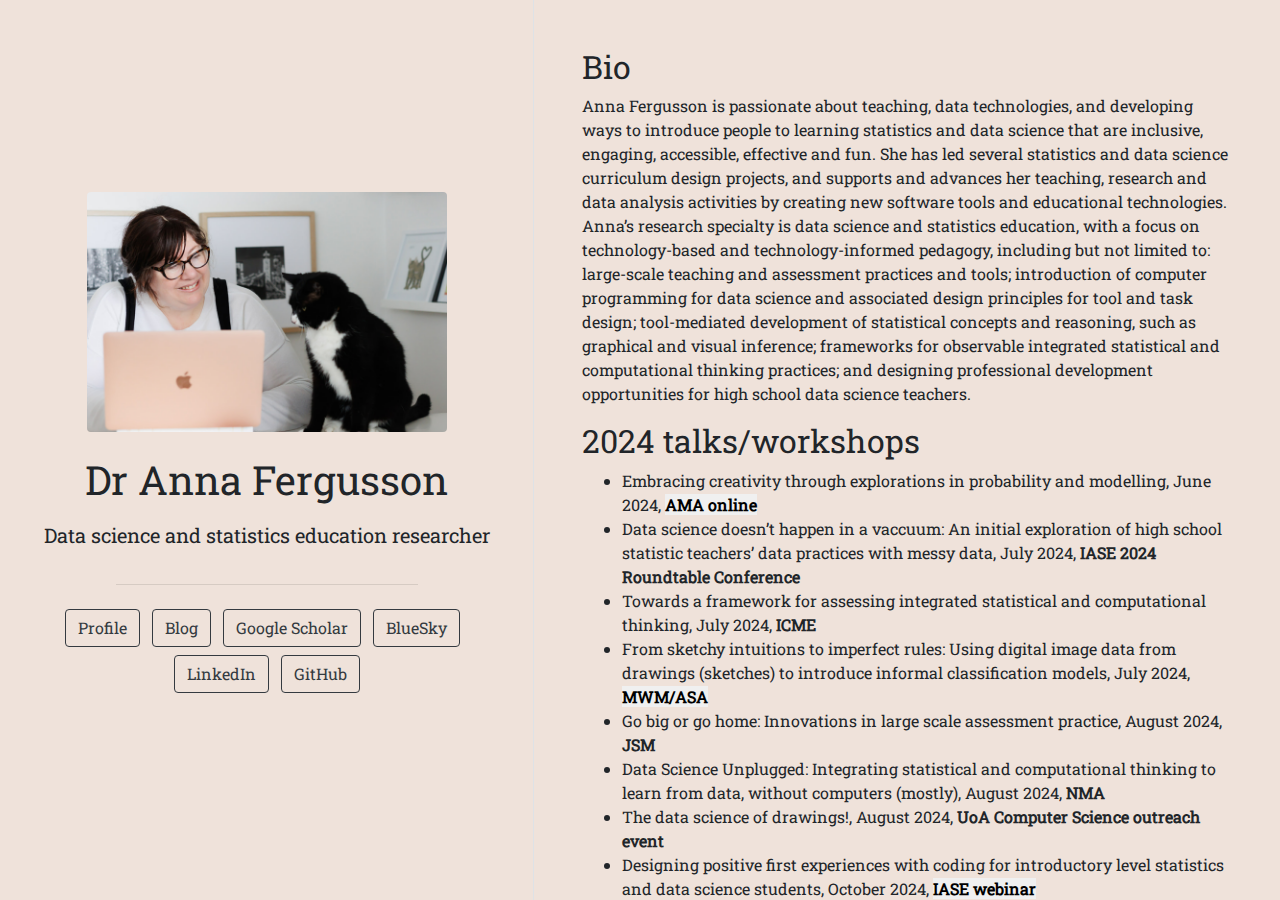
==== commit cbffd1db: "Add files via upload" ====
--- a/index.html
+++ b/index.html
@@ -48,7 +48,7 @@
         <div class="d-flex flex-column col-5 align-items-center text-center align-self-center">
           <div class="mx-auto text-center">
             <div class="p-3">
-              <img src="[data-uri]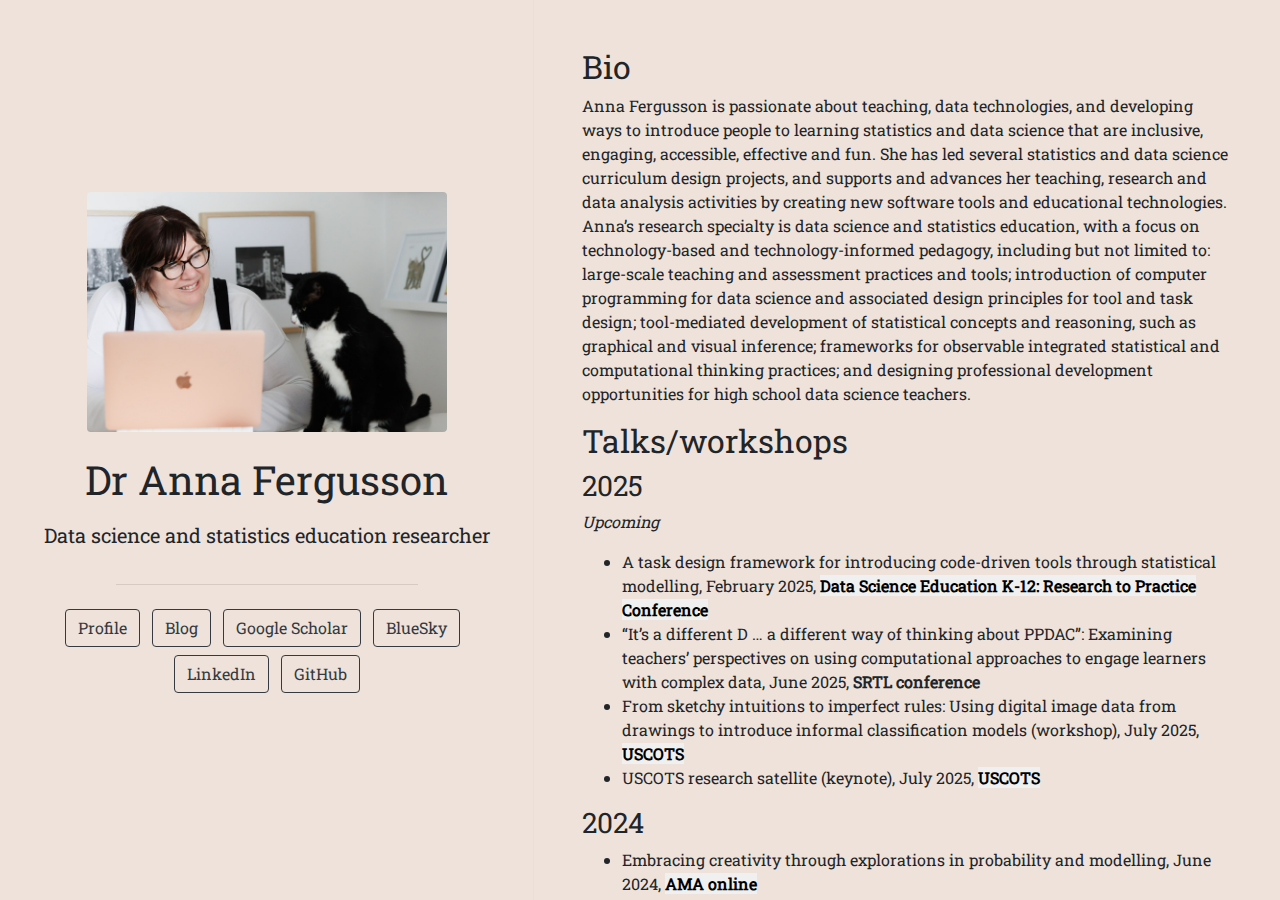
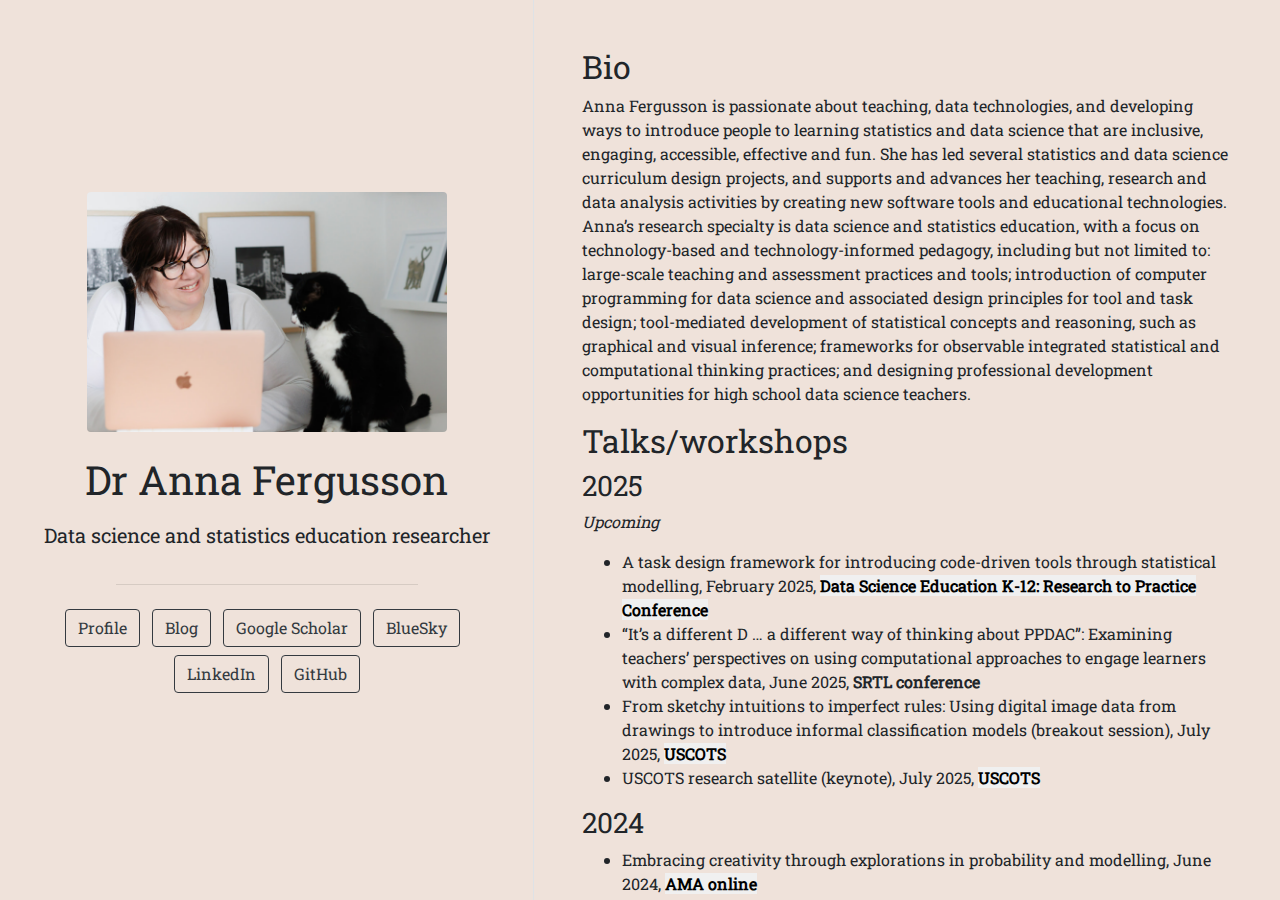
